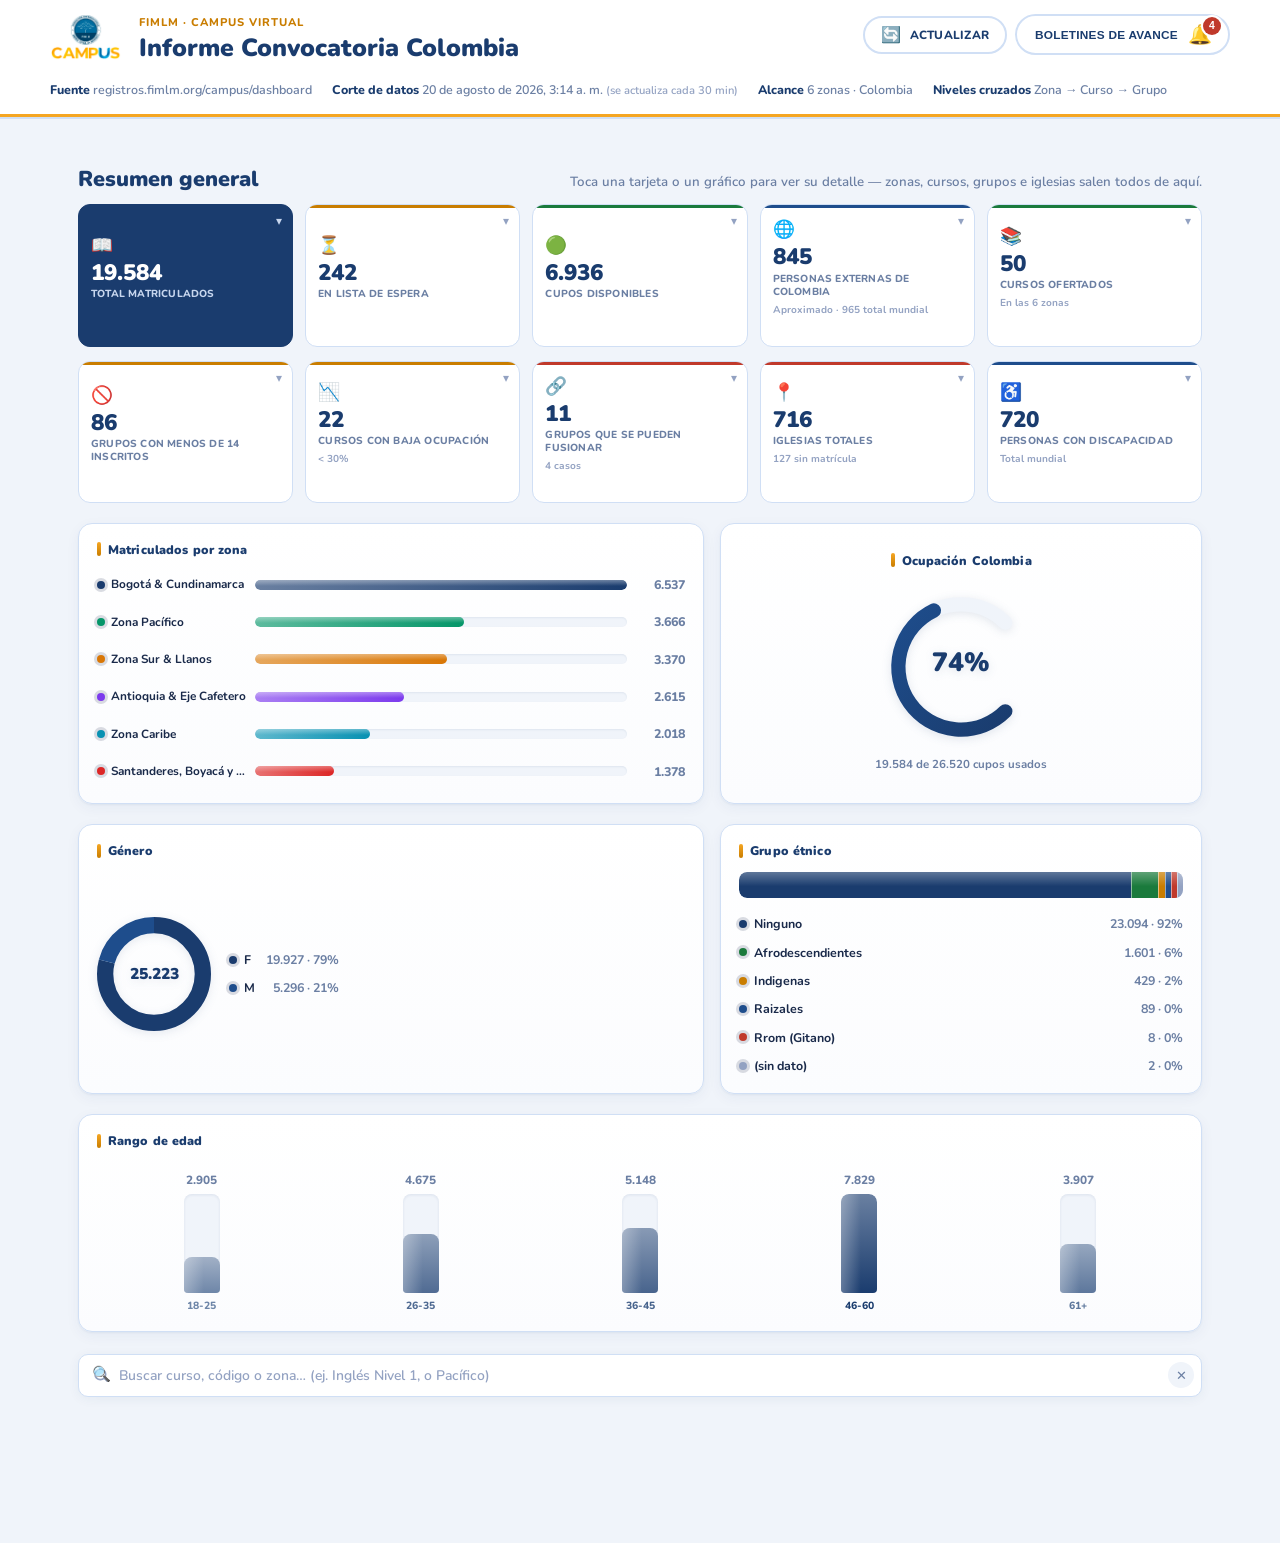
==== fimlm/index.html @ 067ca47d "Agrupar también por curso en "Grupos con lista de espera" Dentro de cada zona, los grupos con espera" ====
<!DOCTYPE html>
<html lang="es">
<head>
<meta charset="UTF-8" />
<meta name="viewport" content="width=device-width, initial-scale=1.0"/>
<title>Diagnóstico Campus 360 — Colombia, 6 zonas</title>
<link href="https://fonts.googleapis.com/css2?family=Nunito:wght@400;600;700;800;900&display=swap" rel="stylesheet"/>
<style>
  :root{
    --blue:#1a3c6e; --blue-mid:#1e4d8c; --blue-light:#e8f0fb;
    --orange:#f5a623; --orange-dk:#c97d00;
    --white:#ffffff; --bg:#f0f4fa; --border:#d0dff5; --border-strong:#b7cdf0;
    --text:#1a2a4a; --muted:#6b7fa3; --faint:#93a2c2;
    --green:#1a7a3c; --green-bg:#e6f7ed;
    --red:#c0392b; --red-bg:#fdecea;
    --yellow:#b45309; --yellow-bg:#fff8e1;
    --gray:#4b5563; --gray-bg:#f1f3f5;
    /* Franjas muy claras para agrupar visualmente filas relacionadas
       (p.ej. grupos con el mismo horario duplicado) sin que compitan
       con los colores semánticos de estado (rojo/verde/amarillo). */
    --dup-1:#eef1fb; --dup-2:#eef7f2; --dup-3:#fbf3ea; --dup-4:#f5eefb;
    --dup-5:#eaf7f7; --dup-6:#fbeef1;
    --shadow:0 2px 12px rgba(26,60,110,0.06);
    --shadow-hover:0 8px 28px rgba(26,60,110,0.13);
    --font:'Nunito','Segoe UI',sans-serif;
    --font-mono:ui-monospace,'SFMono-Regular',Menlo,Consolas,'Liberation Mono',monospace;
    --radius:16px;
  }
  *{box-sizing:border-box;}
  html,body{margin:0;padding:0;}
  body{
    background:var(--bg); color:var(--text); font-family:var(--font);
    font-size:15.5px; line-height:1.55; -webkit-font-smoothing:antialiased;
  }
  ::selection{background:var(--blue-light);}
  a{color:var(--blue-mid);}
  h1,h2,h3{font-family:var(--font); text-wrap:balance; margin:0; font-weight:900; color:var(--blue); line-height:1.2;}
  .num{font-variant-numeric:tabular-nums;}
  code,.mono{font-family:var(--font-mono);}

  .wrap{max-width:1180px; margin:0 auto; padding:0 28px;}
  @media (max-width:600px){ .wrap{padding:0 16px;} }

  /* ---------- Header ---------- */
  .topbar{height:5px; background:var(--blue);}
  /* El padding lateral lo pone el header (28px, igual que la app y el
     Informe Nacional) y el .wrap de dentro solo centra a 1180px. Antes
     ambos aportaban margen y el logo quedaba 28px más adentro. */
  header.masthead{background:var(--white); border-bottom:3px solid var(--orange); padding:14px 28px;}
  header.masthead > .wrap{padding-left:0; padding-right:0;}
  @media (max-width:600px){ header.masthead{padding:14px 16px;} }
  /* flex-start, no center: el logo queda anclado a la altura del eyebrow +
     título en vez de centrarse contra la altura total del bloque de texto,
     que aquí es más baja al no mostrarse el subtítulo (queda hidden). */
  .header-inner{display:flex; align-items:flex-start; gap:18px; flex-wrap:wrap;}
  .header-logo{
    flex-shrink:0; display:flex; align-items:center; justify-content:center;
  }
  .header-logo img{height:46px; width:auto; display:block;}
  @media (max-width:560px){
    .header-inner{gap:12px;}
    .header-logo{order:1;}
    .header-logo img{height:44px;}
    .header-text{order:2; flex:1; min-width:0;}
    .header-actions{order:3; margin-left:0; flex-basis:100%; margin-top:4px;}
    .bell-btn{flex:1; justify-content:center; padding:10px;}
    .refresh-btn{padding:10px 14px;}
    .bell-label{display:inline;}
    h1.title{font-size:1.35rem; line-height:1.22;}
    .meta-row{flex-direction:column; gap:8px; margin-top:14px;}
    .update-notice{flex-wrap:wrap;}
  }
  .header-actions{margin-left:auto; flex-shrink:0; display:flex; align-items:center; gap:8px;}
  .refresh-btn{
    -webkit-appearance:none; appearance:none; -webkit-tap-highlight-color:transparent; outline:none;
    flex-shrink:0; background:var(--white); border:2px solid var(--border);
    border-radius:999px; padding:9px 16px; cursor:pointer; font-family:var(--font);
    font-size:.74rem; font-weight:800; letter-spacing:.02em; text-transform:uppercase; color:var(--blue);
    display:flex; align-items:center; gap:8px;
    transition:transform .2s, box-shadow .2s, background-color .2s;
  }
  .refresh-btn:hover{transform:translateY(-2px); box-shadow:var(--shadow-hover); background-color:var(--blue-light);}
  .refresh-icon{font-size:1rem; line-height:1; display:inline-block; transition:transform .5s ease;}
  .refresh-btn.is-loading .refresh-icon{animation:spin .8s linear infinite;}
  @keyframes spin{ to{ transform:rotate(360deg); } }
  @media (prefers-reduced-motion:reduce){ .refresh-btn.is-loading .refresh-icon{animation:none;} }
  .bell-btn{
    -webkit-appearance:none; appearance:none; -webkit-tap-highlight-color:transparent; outline:none;
    flex-shrink:0; background:var(--white); border:2px solid var(--border);
    border-radius:999px; padding:9px 16px 9px 18px; cursor:pointer;
    display:flex; align-items:center; gap:10px;
    transition:transform .2s, box-shadow .2s, background-color .2s;
  }
  .bell-btn:hover{transform:translateY(-2px); box-shadow:var(--shadow-hover); background-color:var(--blue-light);}
  .bell-btn.active{border-color:var(--blue);}

  /* ---------- Aviso de corte más reciente disponible ---------- */
  .update-notice{
    display:flex; align-items:center; gap:10px; margin-top:12px; padding:9px 14px;
    background:var(--yellow-bg); border:1.5px solid #f0d98c; border-radius:10px;
    font-size:.82rem; font-weight:700; color:var(--yellow);
  }
  .update-notice[hidden]{display:none;}
  .update-notice-dot{
    width:8px; height:8px; border-radius:50%; background:var(--yellow); flex-shrink:0;
    animation:pulseDot 1.6s ease-in-out infinite;
  }
  @keyframes pulseDot{ 0%,100%{opacity:1;} 50%{opacity:.35;} }
  @media (prefers-reduced-motion:reduce){ .update-notice-dot{animation:none;} }
  .update-notice-btn{
    -webkit-appearance:none; appearance:none; -webkit-tap-highlight-color:transparent; outline:none;
    margin-left:auto; flex-shrink:0; border:1.5px solid var(--yellow); background:var(--white);
    color:var(--yellow); font-family:var(--font); font-size:.74rem; font-weight:900;
    text-transform:uppercase; letter-spacing:.02em; padding:6px 14px; border-radius:999px; cursor:pointer;
  }
  .update-notice-btn:hover{background:var(--yellow); color:#fff;}
  .bell-label{font-size:.74rem; font-weight:800; letter-spacing:.02em; text-transform:uppercase; color:var(--blue); white-space:nowrap;}
  .bell-icon{position:relative; font-size:1.2rem; flex-shrink:0; line-height:1;}
  .bell-badge{
    position:absolute; top:-8px; right:-9px; background:var(--red); color:#fff;
    font-size:.65rem; font-weight:900; min-width:18px; height:18px; border-radius:999px;
    display:flex; align-items:center; justify-content:center; padding:0 4px;
    box-shadow:0 0 0 2px var(--white);
  }
  .novedades-panel{ margin-bottom:0; }
  .novedades-panel:not(:empty){ margin-top:14px; }
  .novedad-row{
    display:flex; align-items:center; gap:10px; padding:8px 12px; border-radius:8px;
    background:var(--green-bg); margin-bottom:5px; cursor:pointer;
  }
  .novedad-row .expand-cell{width:auto; color:var(--green); font-size:.7rem; flex-shrink:0;}
  .novedad-icon{font-size:.95rem; flex-shrink:0;}
  .novedad-text{font-size:.82rem; font-weight:600; color:var(--text); line-height:1.3; overflow:hidden; text-overflow:ellipsis; white-space:nowrap;}
  .novedad-text b{font-weight:800; color:var(--blue);}
  .novedad-delta{margin-left:auto; flex-shrink:0; font-weight:900; color:var(--green); font-size:.82rem; white-space:nowrap;}
  .novedad-detail{
    font-size:.78rem; font-weight:600; color:var(--muted); line-height:1.5;
    padding:2px 12px 10px 44px; margin-top:-5px; margin-bottom:5px;
  }
  .boletin-head{
    display:flex; align-items:center; gap:8px; padding:9px 12px; border-radius:8px;
    background:var(--bg); margin-bottom:6px; cursor:pointer; border:1.5px solid var(--border);
  }
  .boletin-head .expand-cell{width:auto; color:var(--blue); font-size:.7rem; flex-shrink:0;}
  .boletin-time{font-size:.82rem; font-weight:800; color:var(--blue);}
  .boletin-body{padding-left:10px; margin-bottom:10px;}
  .novedades-ocultar{
    -webkit-appearance:none; appearance:none; -webkit-tap-highlight-color:transparent; outline:none;
    display:block; width:100%; margin-top:8px; padding:9px; border:none; border-top:1.5px solid var(--border);
    background:transparent; color:var(--muted); font-family:var(--font); font-size:.8rem; font-weight:800;
    cursor:pointer; border-radius:0 0 var(--radius) var(--radius); transition:background-color .15s, color .15s;
  }
  .novedades-ocultar:hover{background:var(--bg); color:var(--blue);}
  .header-text{flex:1;}
  .supertitle{
    font-size:.7rem; font-weight:800; letter-spacing:.09em; text-transform:uppercase;
    color:var(--orange-dk); margin-bottom:3px;
  }
  /* Tamaño fijo, igual al del header de la app (index.html): con clamp+vw
     el mismo título se veía más pequeño aquí, por estar dentro de un iframe
     más angosto, y el cambio de pestaña se notaba como un salto. */
  h1.title{font-size:1.55rem; line-height:1.2;}
  .subtitle{color:var(--muted); font-weight:600; font-size:.9rem; margin-top:8px; max-width:66ch;}
  .meta-row{display:flex; flex-wrap:wrap; gap:20px; margin-top:16px; font-size:.78rem; color:var(--muted); font-weight:600;}
  .meta-row strong{color:var(--blue); font-weight:800;}
  .corte-auto{color:var(--faint); font-weight:600; font-size:.9em;}

  /* ---------- Nav ---------- */
  nav.toc{position:sticky; top:0; z-index:20; background:var(--white); border-bottom:2px solid var(--border);}
  nav.toc .wrap{display:flex; gap:2px; overflow-x:hidden; padding:0 28px;}
  nav.toc a{
    white-space:nowrap; padding:14px 18px; font-size:.8rem; font-weight:800; color:var(--muted);
    text-decoration:none; border-bottom:3px solid transparent; text-transform:uppercase; letter-spacing:.03em;
    margin-bottom:-2px;
  }
  nav.toc a:hover{color:var(--blue);}
  nav.toc a.active{color:var(--blue); border-bottom-color:var(--orange);}

  main.wrap{padding-top:48px; padding-bottom:90px;}
  section{margin-bottom:56px; scroll-margin-top:60px;}
  .section-head{display:flex; align-items:baseline; justify-content:space-between; gap:20px; margin-bottom:12px; flex-wrap:wrap;}
  .section-head h2{font-size:1.35rem;}
  .section-note{color:var(--muted); font-weight:600; font-size:.83rem; max-width:90ch; white-space:nowrap;}
  @media (max-width:900px){ .section-note{white-space:normal;} }

  /* ---------- Buscador siempre visible (bajo las tarjetas KPI) ---------- */
  .quick-search{position:relative; margin-top:22px; margin-bottom:0;}
  .quick-search input{
    width:100%; padding:12px 44px 12px 42px; border-radius:12px; border:1.5px solid var(--border);
    font-family:var(--font); font-size:.88rem; font-weight:600; color:var(--text); background:var(--white);
    box-shadow:var(--shadow);
  }
  .quick-search input:focus{outline:none; border-color:var(--blue-mid); box-shadow:0 0 0 3px var(--blue-light);}
  .quick-search-icon{position:absolute; left:14px; top:50%; transform:translateY(-50%); color:var(--faint); font-size:.95rem; pointer-events:none;}
  .quick-search-clear{
    -webkit-appearance:none; appearance:none; -webkit-tap-highlight-color:transparent; outline:none;
    position:absolute; right:8px; top:50%; transform:translateY(-50%); border:none; background:var(--bg);
    color:var(--muted); width:26px; height:26px; border-radius:50%; cursor:pointer; font-size:.8rem;
    display:flex; align-items:center; justify-content:center;
  }
  .quick-search-clear:hover{background:var(--border); color:var(--text);}

  /* Panel de resultados del buscador — solo existe en el DOM visible
     mientras hay texto de búsqueda; se oculta por completo (hidden)
     al borrar el texto o cerrarlo con la ✕. */
  #quick-search-results{margin-top:14px;}
  .qsr-head{display:flex; align-items:center; gap:12px; margin-bottom:14px;}
  .qsr-head h3{font-size:1.02rem; flex-shrink:0;}
  .qsr-head .count-tag{margin-right:auto;}

  /* ---------- KPI strip (dash-card) ---------- */
  #resumen{position:relative;}
  .kd-arrow{
    width:0; height:0; margin:10px 0 8px 0; position:relative; left:0;
    border-left:12px solid transparent; border-right:12px solid transparent; border-bottom:12px solid var(--white);
    filter:drop-shadow(0 -2px 3px rgba(0,0,0,0.06));
    transition:left .3s cubic-bezier(0.16,1,0.3,1);
  }
  .kd-arrow[hidden]{display:none;}
  .kpi{
    -webkit-appearance:none; appearance:none; -webkit-tap-highlight-color:transparent; outline:none;
    background:var(--white); border:2px solid transparent; border-radius:14px;
    padding:18px 18px 16px; position:relative; overflow:hidden; box-shadow:var(--shadow);
    transition:transform .2s, box-shadow .2s, background-color .2s;
    display:block; width:100%; text-align:left; font-family:var(--font); cursor:pointer; min-width:0;
  }
  .kpi::before{content:''; position:absolute; top:0; left:0; right:0; height:4px; background:var(--blue);}
  .kpi:hover{transform:translateY(-3px); box-shadow:var(--shadow-hover); background-color:var(--blue-light);}
  .kpi:active{transform:translateY(-1px);}
  .kpi:focus-visible{outline:3px solid var(--orange); outline-offset:2px;}
  .kpi-arrow{
    position:absolute; top:12px; right:14px; color:var(--faint); font-size:.9rem;
    transition:transform .2s, color .2s; line-height:1;
  }
  .kpi.active .kpi-arrow{ transform:rotate(180deg); color:var(--blue); }
  .kpi .icon{font-size:1.4rem; margin-bottom:7px;}
  .kpi .v{font-size:1.9rem; font-weight:900; line-height:1.05; color:var(--blue); font-variant-numeric:tabular-nums; white-space:nowrap;}
  .kpi .l{font-size:.68rem; font-weight:800; letter-spacing:.03em; text-transform:uppercase; color:var(--muted); margin-top:6px; line-height:1.3;}
  .kpi .hint{font-size:.64rem; font-weight:800; color:var(--blue-mid); margin-top:10px; opacity:.85;}
  .kpi-sub{display:block; font-size:.66rem; font-weight:700; letter-spacing:normal; text-transform:none; color:var(--faint); margin-top:3px;}
  .kpi.flag .hint{color:var(--yellow);}
  .kpi.flag2 .hint{color:var(--red);}
  .panel.flash, .kpi.flash{animation:flashHighlight 1.3s ease;}
  @keyframes flashHighlight{
    0%{box-shadow:0 0 0 4px var(--orange);}
    100%{box-shadow:var(--shadow);}
  }
  @media (prefers-reduced-motion:reduce){ .panel.flash, .kpi.flash{animation:none;} }

  .kpi.active{border-color:var(--blue); box-shadow:var(--shadow-hover);}
  .kpi.flag.active{border-color:var(--yellow);}
  .kpi.flag2.active{border-color:var(--red);}

  /* ---------- Detalle inline de tarjeta ---------- */
  .kpi-detail{display:none; margin-top:18px; overflow-anchor:none; min-width:0;}
  .kpi-detail.open{display:block; animation:detailIn .38s cubic-bezier(0.16,1,0.3,1);}
  @keyframes detailIn{from{opacity:0; transform:translateY(-22px);} to{opacity:1; transform:translateY(0);}}
  @media (prefers-reduced-motion:reduce){ .kpi-detail.open{animation:none;} }
  .kd-head{display:flex; align-items:flex-start; justify-content:space-between; gap:12px; margin-bottom:8px;}
  .kd-head h3{font-size:1.05rem; min-width:0;}
  .kd-sub{color:var(--muted); font-weight:600; font-size:.83rem; line-height:1.5; max-width:70ch; margin-bottom:16px;}
  .filter-scope-note{
    background:var(--yellow-bg); color:var(--yellow); border-left:3px solid var(--yellow);
    border-radius:0 8px 8px 0; padding:10px 14px; font-size:.8rem; font-weight:600; line-height:1.5;
    margin-bottom:14px; max-width:80ch;
  }
  .filter-scope-note b{font-weight:900;}
  .kd-sub b{color:var(--blue-mid); font-weight:800;}
  .kd-close{
    background:var(--bg); border:none; border-radius:50%; width:32px; height:32px; flex-shrink:0;
    font-size:1rem; cursor:pointer; color:var(--muted); display:flex; align-items:center; justify-content:center;
  }
  .kd-close:hover{background:var(--red-bg); color:var(--red);}
  .kd-more{display:inline-block; margin-top:14px; font-size:.82rem; font-weight:800; color:var(--blue-mid); text-decoration:none;}
  .kd-more:hover{text-decoration:underline;}
  .kpi.flag::before{background:var(--yellow);}
  .kpi.flag .v{color:var(--yellow);}
  .kpi.flag2::before{background:var(--red);}
  .kpi.flag2 .v{color:var(--red);}
  .kpi.flag3::before{background:var(--orange);}
  .kpi.flag3 .v{color:var(--orange);}
  .kpi.flag4::before{background:var(--green);}
  .kpi.flag4 .v{color:var(--green);}

  /* ---------- Alerts ---------- */
  .alert{
    display:grid; grid-template-columns:6px minmax(0,1fr); background:var(--white);
    border:2px solid var(--border); border-radius:var(--radius); box-shadow:var(--shadow);
    margin-bottom:16px; overflow:hidden;
  }
  .alert .stripe{background:var(--muted);}
  .alert.crit .stripe{background:var(--red);}
  .alert.warn .stripe{background:var(--yellow);}
  .alert.info .stripe{background:var(--blue-mid);}
  .alert .body{padding:20px 24px 22px; min-width:0;}
  .alert-top{display:flex; align-items:center; gap:10px; margin-bottom:8px; flex-wrap:wrap;}
  .badge{
    font-size:.68rem; font-weight:800; letter-spacing:.03em; text-transform:uppercase;
    padding:4px 12px; border-radius:20px; display:inline-flex; align-items:center; gap:5px;
  }
  .badge.crit{background:var(--red-bg); color:var(--red);}
  .badge.warn{background:var(--yellow-bg); color:var(--yellow);}
  .badge.info{background:var(--blue-light); color:var(--blue-mid);}
  .badge.ok{background:var(--green-bg); color:var(--green);}
  /* Nota bajo el curso en filas de "horario duplicado": qué otro código
     de grupo comparte ese mismo horario, siempre visible (sin hover). */
  .dup-nota{display:block; font-size:.7rem; font-weight:700; color:var(--red); margin-top:3px;}
  .alert h3{font-size:1.08rem; font-weight:900; color:var(--blue);}
  .alert p{margin:8px 0 0; color:var(--text); font-weight:500; max-width:75ch;}
  .alert p strong{color:var(--blue); font-weight:800;}
  .alert .rec{
    margin-top:14px; padding:12px 16px; background:var(--blue-light); border-left:3px solid var(--blue-mid);
    border-radius:0 8px 8px 0; font-size:.87rem; font-weight:600; color:var(--blue-mid);
  }
  .alert .rec b{color:var(--blue); font-weight:900;}
  .alert-mini-table{width:100%; border-collapse:collapse; margin-top:12px; font-size:.83rem;}
  .alert-mini-table th{text-align:left; font-weight:800; color:var(--muted); font-size:.68rem; text-transform:uppercase; letter-spacing:.03em; padding:6px 10px; border-bottom:2px solid var(--border);}
  .alert-mini-table td{padding:7px 10px; border-bottom:1px solid var(--border); font-weight:600;}
  .alert-mini-table tr:last-child td{border-bottom:none;}
  tr.clickable-row{cursor:pointer;}
  tr.clickable-row:hover{background:var(--blue-light);}
  tr.clickable-row:hover td:first-child{color:var(--blue-mid); text-decoration:underline;}

  /* Fila de zona en el detalle de "Total matriculados": nombre en negrita
     y un hover más marcado para que se note más que es un botón, ya que
     es la fila de mayor jerarquía de esa tabla. Nota: <tr>/<td> no admiten
     transform (limitación del modelo de tabla de CSS: no se pueden
     "levantar"), así que el efecto se logra con sombra envolvente +
     franja de acento a la izquierda, que se leen igual de bien como
     "esto está resaltado y es clicable". */
  .zona-nombre{font-weight:800; color:var(--text);}
  tr.zona-row{ transition:background-color .15s, box-shadow .15s; }
  tr.zona-row:hover{
    background:var(--blue-light);
    box-shadow:0 4px 12px -4px rgba(26,60,110,0.35), inset 3px 0 0 var(--blue-mid);
  }
  /* tr.group-head pinta su fondo en el <td> (no en el <tr>), así que sin
     esta regla el hover de zona-row quedaría tapado por ese fondo propio. */
  tr.zona-row.group-head:hover td{background:var(--blue-light);}
  tr.zona-row:hover .zona-nombre{color:var(--blue-mid);}

  /* Zona con una alerta operativa (p.ej. actividad pausada por un evento
     externo, no por matrículas): fondo rojo claro persistente -- no solo
     en hover -- para que se distinga de las demás zonas de un vistazo. */
  tr.zona-row--alerta td{background:var(--red-bg);}
  tr.zona-row--alerta:hover td{background:var(--red-bg); box-shadow:0 4px 12px -4px rgba(192,57,43,0.35), inset 3px 0 0 var(--red);}
  tr.zona-row--alerta .zona-nombre{color:var(--red);}
  .zona-alerta-nota{
    display:block; font-size:.72rem; font-weight:800; color:var(--red);
    margin-top:2px;
  }

  .context-divider{
    display:flex; align-items:baseline; gap:10px; margin:22px 0 14px; padding-top:6px;
    border-top:1.5px dashed var(--border);
  }
  .context-divider span:first-child{font-size:.78rem; font-weight:900; text-transform:uppercase; letter-spacing:.04em; color:var(--muted);}
  .context-note{font-size:.76rem; font-weight:600; color:var(--faint);}

  /* ---------- Zone bars ---------- */

  /* ---------- Controls ---------- */
  .panel{background:var(--white); border:1.5px solid var(--border); border-radius:var(--radius); box-shadow:var(--shadow); padding:22px 24px 24px;}
  @media (max-width:600px){ .panel{padding:16px 14px 18px;} }
  .controls{display:flex; gap:10px; flex-wrap:wrap; align-items:center; margin-bottom:16px;}
  input[type="search"]{
    -webkit-appearance:none; appearance:none;
    padding:11px 14px 11px 40px; border-radius:10px; border:1.5px solid var(--border);
    background:var(--white) url('data:image/svg+xml,%3Csvg xmlns="http://www.w3.org/2000/svg" width="16" height="16" viewBox="0 0 24 24" fill="none" stroke="%2393a2c2" stroke-width="2.5" stroke-linecap="round" stroke-linejoin="round"%3E%3Ccircle cx="11" cy="11" r="8"%3E%3C/circle%3E%3Cline x1="21" y1="21" x2="16.65" y2="16.65"%3E%3C/line%3E%3C/svg%3E') no-repeat 14px center;
    color:var(--text); font-size:.87rem; font-family:var(--font); font-weight:600;
    transition:border-color .15s, box-shadow .15s;
  }
  input[type="search"]::placeholder{color:var(--faint); font-weight:600;}
  input[type="search"]:focus{outline:none; border-color:var(--orange); box-shadow:0 0 0 3px rgba(245,166,35,0.15);}
  input[type="search"]::-webkit-search-cancel-button{-webkit-appearance:none; appearance:none;}
  .controls input[type="search"]{flex:1 1 220px;}
  .chip-group{display:flex; gap:6px; flex-wrap:wrap;}
  .chip{
    border:2px solid var(--blue); background:var(--white); color:var(--blue);
    font-size:.76rem; font-weight:800; padding:7px 15px; border-radius:20px; cursor:pointer;
    font-family:var(--font); transition:all .15s;
  }
  .chip:hover{background:var(--blue-light);}
  .chip.active{background:var(--blue); border-color:var(--blue); color:#fff;}
  .state-filter-group{
    display:flex; align-items:center; gap:8px; flex-wrap:wrap;
    background:var(--bg); border:1.5px dashed var(--border-strong); border-radius:10px; padding:6px 10px 6px 12px;
  }
  .chip-label{font-size:.66rem; font-weight:900; text-transform:uppercase; letter-spacing:.05em; color:var(--faint); align-self:center;}
  .chip-crit, .chip-info{
    border-radius:6px; padding:6px 12px; font-size:.74rem;
    border-width:1.5px; border-style:solid; background:var(--white);
  }
  .chip-crit{border-color:var(--red); color:var(--red);}
  .chip-crit:hover{background:var(--red-bg);}
  .chip-crit.active{background:var(--red); border-color:var(--red); color:#fff; box-shadow:inset 0 0 0 2px var(--red-bg);}
  .chip-info{border-color:var(--blue-mid); color:var(--blue-mid);}
  .chip-info:hover{background:var(--blue-light);}
  .chip-info.active{background:var(--blue-mid); border-color:var(--blue-mid); color:#fff; box-shadow:inset 0 0 0 2px var(--blue-light);}
  .chip-clear{border-radius:6px; padding:6px 12px; font-size:.74rem; font-weight:800; border:1.5px solid var(--muted); background:var(--white); color:var(--text);}
  .chip-clear:hover{border-color:var(--text); background:var(--bg);}
  .chip-warn2{border-radius:6px; padding:6px 12px; font-size:.74rem; border-width:1.5px; border-style:solid; background:var(--white); border-color:var(--yellow); color:var(--yellow);}
  .chip-warn2:hover{background:var(--yellow-bg);}
  .chip-warn2.active{background:var(--yellow); border-color:var(--yellow); color:#fff; box-shadow:inset 0 0 0 2px var(--yellow-bg);}
  @media (max-width:700px){ .state-filter-group{width:100%;} }
  .count-tag{font-size:.78rem; color:var(--muted); font-weight:700; margin-left:auto;}

  table.data{width:100%; border-collapse:collapse; font-size:.83rem;}
  #iglesias-detail-table{table-layout:fixed;}
  /* Mismo motivo que iglesias-detail-table: la fila de cabecera de zona
     usa colspan mezclado con filas de 7 columnas normales, y sin ancho
     fijo el navegador recalcula el ancho de columna según qué zonas
     estén abiertas en cada momento. */
  #vacios-detail-table{table-layout:fixed;}
  table.data th{
    text-align:left; padding:10px 12px; border-bottom:2px solid var(--border);
    font-size:.68rem; text-transform:uppercase; letter-spacing:.04em; font-weight:800; color:var(--muted);
    cursor:pointer; user-select:none; white-space:nowrap; position:sticky; top:0; background:var(--white);
  }
  /* .no-vscroll no tiene scroll vertical propio (crece con la página), así
     que el "sticky" del encabezado no tiene contenedor del cual pegarse:
     termina anclándose contra el scroll general de la página y saltando
     cada vez que la tabla cambia de alto (p.ej. al abrir un departamento).
     Ahí el encabezado va fijo en su lugar, como una fila normal. */
  .table-scroll.no-vscroll table.data th{position:static;}
  table.data th:hover{color:var(--blue);}
  table.data th.sorted{color:var(--blue-mid);}
  table.data th .arrow{font-size:.65em; opacity:.7;}
  table.data td{padding:9px 12px; border-bottom:1px solid var(--border); vertical-align:middle; font-weight:600;}
  table.data tbody tr:hover{background:var(--blue-light);}
  table.data .num-cell{text-align:right; font-variant-numeric:tabular-nums;}
  table.data .zone-tag{font-size:.72rem; font-weight:800; color:var(--muted);}
  .code-cell{font-family:var(--font-mono); font-size:.78rem; color:var(--muted); font-weight:400;}
  .table-scroll{overflow-x:auto; overflow-y:auto; max-width:100%; max-height:520px; border:1.5px solid var(--border); border-radius:12px; -webkit-overflow-scrolling:touch;}
  .table-scroll table.data{min-width:720px;}
  /* Variante sin límite/scroll vertical, para tablas cortas que solo
     necesitan el overflow-x (p.ej. las mini-tablas de las alertas). */
  .table-scroll.no-vscroll{overflow-y:visible; max-height:none; border:none; border-radius:0;}
  .table-scroll .alert-mini-table{min-width:520px;}
  @media (max-width:560px){
    /* Todas las columnas se mantienen, pero más compactas — el scroll
       horizontal queda contenido dentro de .table-scroll (no se sale
       a la página), y el mínimo de ancho baja para que la tabla quepa
       casi entera en el viewport sin exigir tanto deslizamiento. */
    .table-scroll table.data{min-width:520px; font-size:.76rem;}
    .table-scroll .alert-mini-table{min-width:480px; font-size:.76rem;}
    table.data th{padding:8px 8px; font-size:.6rem;}
    table.data td{padding:7px 8px;}
    .alert-mini-table th{padding:6px 7px; font-size:.6rem;}
    .alert-mini-table td{padding:6px 7px;}
    .groups-inline{padding:10px 8px 10px 22px;}
    .groups-inline table.data.mini{min-width:460px;}
    .bar-cell{min-width:80px;}
    .zone-icon-badge{width:26px; height:26px; font-size:.85rem;}
    .alert .body{padding:14px 14px 16px;}
  }
  .bar-cell{display:flex; align-items:center; gap:8px; min-width:110px;}
  .bar-cell .track{flex:1; height:7px; background:var(--bg); border-radius:4px; overflow:hidden;}
  .bar-cell .fill{height:100%; border-radius:4px; background:var(--blue-mid);}
  .bar-cell.crit .fill{background:var(--red);}
  .bar-cell.warn .fill{background:var(--yellow);}
  .bar-cell .pct{font-size:.76rem; width:38px; text-align:right; color:var(--muted); flex-shrink:0; font-weight:700;}
  tr.row-crit{background:var(--red-bg);}
  tr.row-info{background:var(--blue-light);}
  tr.group-head td{background:var(--bg); font-weight:900; color:var(--blue); font-size:.82rem; padding-top:12px; padding-bottom:8px; border-bottom:1.5px solid var(--border-strong);}
  tr.group-head:first-child td{padding-top:8px;}
  /* Departamento dentro de una zona: fondo blanco (no el gris de la
     cabecera de zona) y letra más chica/menos gruesa, para que se lea
     como un desglose subordinado y no como otra fila del mismo nivel. */
  tr.group-head.dep-row td{background:var(--white); font-weight:700; font-size:.78rem; padding-top:9px; padding-bottom:7px; border-bottom:1px solid var(--border);}
  tr.group-head.dep-row .zona-nombre{font-weight:700; color:var(--blue-mid);}

  .igl-nombre{font-weight:600;}

  /* ---------- Dashboard (fusionado con el resumen: estas tarjetas SON
     los botones que abren el detalle, ya no hay una fila .kpi separada
     arriba repitiendo lo mismo). Tamaños más compactos que las viejas
     .kpi para que quepa más información en la primera pantalla. ---------- */
  .dash-tiles{display:grid; grid-template-columns:repeat(5,1fr); gap:12px;}
  @media (max-width:1100px){ .dash-tiles{grid-template-columns:repeat(3,1fr);} }
  @media (max-width:700px){ .dash-tiles{grid-template-columns:repeat(2,1fr);} }
  @media (max-width:420px){ .dash-tiles{grid-template-columns:1fr;} }
  .dash-tile{
    -webkit-appearance:none; appearance:none; -webkit-tap-highlight-color:transparent; outline:none;
    display:block; width:100%; text-align:left; font-family:var(--font); cursor:pointer;
    position:relative; overflow:hidden; background:var(--white); min-width:0;
    border:1.5px solid var(--border); border-radius:12px; padding:12px 12px 10px;
    transition:transform .15s, box-shadow .15s, border-color .15s;
  }
  .dash-tile:hover{transform:translateY(-2px); box-shadow:var(--shadow-hover); border-color:var(--border-strong);}
  .dash-tile:active{transform:translateY(0);}
  .dash-tile:focus-visible{outline:3px solid var(--orange); outline-offset:2px;}
  .dash-tile.active{border-color:var(--blue); box-shadow:var(--shadow-hover);}
  .dash-tile__arrow{position:absolute; top:10px; right:10px; color:var(--faint); font-size:.75rem; transition:transform .2s, color .2s;}
  .dash-tile.active .dash-tile__arrow{transform:rotate(180deg); color:var(--blue);}
  .dash-tile__bar{position:absolute; top:0; left:0; right:0; height:3px;}
  .dash-tile__icon{font-size:1.1rem; margin-bottom:4px;}
  .dash-tile__value{font-size:1.4rem; font-weight:900; color:var(--blue); line-height:1.05; font-variant-numeric:tabular-nums;}
  .dash-tile__label{font-size:.64rem; font-weight:800; letter-spacing:.02em; text-transform:uppercase; color:var(--muted); margin-top:4px; line-height:1.25;}
  .dash-tile__sub{font-size:.63rem; font-weight:700; color:var(--faint); margin-top:4px;}
  .dash-tile__hint{font-size:.6rem; font-weight:800; color:var(--blue-mid); margin-top:6px; opacity:0; transition:opacity .15s;}
  .dash-tile:hover .dash-tile__hint, .dash-tile:focus-visible .dash-tile__hint{opacity:.9;}
  /* La cifra principal del dashboard destaca con fondo sólido, igual que
     la tarjeta "Total Sales" de un dashboard de referencia -- el resto
     queda en tono claro para no competir por atención. */
  .dash-tile--dest{background:var(--blue); border-color:var(--blue);}
  .dash-tile--dest .dash-tile__value{color:var(--white);}
  .dash-tile--dest .dash-tile__label{color:#c7d6ee;}
  .dash-tile--dest .dash-tile__sub{color:#9fb6dc;}
  .dash-tile--dest .dash-tile__hint{color:#d7e4f7;}
  .dash-tile--dest .dash-tile__arrow{color:#c7d6ee;}
  .dash-tile--dest.active .dash-tile__arrow{color:var(--white);}

  #dash-charts{animation:chartsIn .3s cubic-bezier(0.16,1,0.3,1);}
  @keyframes chartsIn{from{opacity:0; transform:translateY(-6px);} to{opacity:1; transform:translateY(0);}}
  @media (prefers-reduced-motion:reduce){ #dash-charts{animation:none;} }

  .dash-grid{display:grid; grid-template-columns:1.3fr 1fr; gap:16px; align-items:stretch;}
  @media (max-width:800px){ .dash-grid{grid-template-columns:1fr;} }
  .dash-card{
    background:linear-gradient(180deg, var(--white) 0%, #fbfcfe 100%);
    border:1.5px solid var(--border); border-radius:14px; padding:16px 18px 18px;
    box-shadow:0 1px 2px rgba(26,60,110,.05), 0 4px 14px rgba(26,60,110,.05);
    transition:box-shadow .2s, transform .2s;
  }
  .dash-card:hover{box-shadow:0 2px 4px rgba(26,60,110,.06), 0 8px 22px rgba(26,60,110,.09); transform:translateY(-1px);}
  .dash-card__title{
    font-size:.78rem; font-weight:900; color:var(--blue); margin:0 0 12px;
    letter-spacing:.01em; display:flex; align-items:center; gap:7px;
  }
  .dash-card__title::before{content:''; width:4px; height:14px; border-radius:2px; background:linear-gradient(180deg, var(--orange), var(--orange-dk)); flex-shrink:0;}
  .dash-card__sub{text-align:center; font-size:.72rem; font-weight:700; color:var(--muted); margin-top:4px;}

  .dash-bar-row{display:flex; align-items:center; gap:8px; margin-bottom:10px;}
  .dash-bar-row:last-child{margin-bottom:0;}
  .dash-bar-row--click{cursor:pointer; margin:0 -8px 10px; padding:4px 8px; border-radius:9px; transition:background-color .15s, transform .15s;}
  .dash-bar-row--click:hover{background:var(--blue-light); transform:translateX(2px);}
  .dash-bar-row--click:hover .dash-bar-row__label span{color:var(--blue-mid);}
  .dash-bar-row--click:hover .dash-bar-row__fill{filter:brightness(1.08);}
  .dash-bar-row__label{
    width:150px; flex-shrink:0; display:flex; align-items:center; gap:6px;
    font-size:.74rem; font-weight:700; color:var(--text);
    min-width:0;
  }
  .dash-bar-row__label span{overflow:hidden; text-overflow:ellipsis; white-space:nowrap; min-width:0;}
  @media (max-width:480px){ .dash-bar-row__label{width:100px; font-size:.68rem;} }
  .dash-bar-row__dot{width:8px; height:8px; border-radius:50%; flex-shrink:0; box-shadow:0 0 0 3px color-mix(in srgb, currentColor 16%, transparent);}
  .dash-bar-row__track{flex:1; height:10px; background:var(--bg); border-radius:6px; overflow:hidden; box-shadow:inset 0 1px 2px rgba(26,60,110,.08);}
  .dash-bar-row__fill{height:100%; border-radius:6px; min-width:4px; transition:width .5s cubic-bezier(0.16,1,0.3,1), filter .15s; position:relative;}
  .dash-bar-row__fill::after{content:''; position:absolute; inset:0; border-radius:6px; background:linear-gradient(180deg, rgba(255,255,255,.35), rgba(255,255,255,0) 60%);}
  .dash-bar-row__value{width:50px; flex-shrink:0; text-align:right; font-size:.78rem; font-weight:800; color:var(--muted); font-variant-numeric:tabular-nums;}

  .dash-card--gauge{display:flex; flex-direction:column; align-items:center; justify-content:center;}
  .dash-gauge{width:100%; max-width:170px; height:auto; filter:drop-shadow(0 2px 5px rgba(26,60,110,.12));}
  .dash-gauge__track{fill:none; stroke:var(--bg); stroke-width:16; stroke-linecap:round;}
  .dash-gauge__fill{fill:none; stroke:url(#dashGaugeGrad); stroke-width:16; stroke-linecap:round; transition:stroke-dasharray .6s cubic-bezier(0.16,1,0.3,1);}
  .dash-gauge__value{font-family:var(--font); font-size:1.85rem; font-weight:900; fill:var(--blue); font-variant-numeric:tabular-nums;}

  /* Barras verticales (columnas): variante para no repetir siempre el
     mismo tipo de gráfico entre las tarjetas de zona. */
  .dash-cols{display:flex; align-items:flex-end; gap:10px; height:150px; padding-top:8px;}
  .dash-col{
    -webkit-appearance:none; appearance:none; background:none; border:none; font-family:var(--font);
    flex:1; min-width:0; display:flex; flex-direction:column; align-items:center; justify-content:flex-end;
    height:100%; cursor:default; padding:0;
  }
  .dash-col--click{cursor:pointer;}
  .dash-col__value{font-size:.74rem; font-weight:800; color:var(--muted); font-variant-numeric:tabular-nums; margin-bottom:5px;}
  .dash-col__track{
    width:100%; max-width:36px; height:100px; background:var(--bg); border-radius:8px 8px 4px 4px;
    overflow:hidden; display:flex; align-items:flex-end; box-shadow:inset 0 1px 3px rgba(26,60,110,.09);
  }
  .dash-col__fill{width:100%; border-radius:8px 8px 0 0; transition:height .5s cubic-bezier(0.16,1,0.3,1); position:relative;}
  .dash-col__fill::after{content:''; position:absolute; inset:0; border-radius:8px 8px 0 0; background:linear-gradient(90deg, rgba(255,255,255,.3), rgba(255,255,255,0) 55%);}
  .dash-col--click .dash-col__track{transition:box-shadow .15s, transform .15s;}
  .dash-col--click:hover .dash-col__track{box-shadow:0 0 0 3px var(--blue-light), inset 0 1px 3px rgba(26,60,110,.09); transform:scaleY(1.02); transform-origin:bottom;}
  .dash-col__label{font-size:.65rem; font-weight:800; margin-top:7px; text-align:center; line-height:1.2; max-width:100%; overflow:hidden; text-overflow:ellipsis; white-space:nowrap;}

  /* Dona: proporciones de pocas categorías (género). */
  .dash-card--dona{display:flex; flex-direction:column;}
  .dash-dona-wrap{display:flex; align-items:center; gap:18px; flex:1;}
  .dash-dona{width:114px; height:114px; flex-shrink:0; filter:drop-shadow(0 2px 5px rgba(26,60,110,.10));}
  .dash-dona circle{transition:stroke-dasharray .6s cubic-bezier(0.16,1,0.3,1);}
  .dash-dona__value{font-family:var(--font); font-size:1.2rem; font-weight:900; fill:var(--blue); font-variant-numeric:tabular-nums;}
  .dash-dona__legend{display:flex; flex-direction:column; gap:9px; min-width:0;}
  .dash-dona__item{display:flex; align-items:center; gap:7px; font-size:.78rem;}
  .dash-dona__item-label{font-weight:700; color:var(--text);}
  .dash-dona__item-value{color:var(--muted); font-weight:700; font-variant-numeric:tabular-nums; margin-left:auto; padding-left:8px;}

  /* Barra apilada: una franja por categoría, todas del mismo alto -- a
     diferencia de la dona, ninguna categoría queda ilegible aunque sea
     muy chica frente a las demás (mínimo visual garantizado por CSS). */
  .dash-stack{
    display:flex; width:100%; height:26px; border-radius:8px; overflow:hidden;
    box-shadow:inset 0 1px 3px rgba(26,60,110,.09); background:var(--bg);
  }
  .dash-stack__seg{height:100%; min-width:6px; transition:width .5s cubic-bezier(0.16,1,0.3,1); position:relative;}
  .dash-stack__seg + .dash-stack__seg{box-shadow:inset 1px 0 0 rgba(255,255,255,.5);}
  .dash-stack__seg::after{content:''; position:absolute; inset:0; background:linear-gradient(180deg, rgba(255,255,255,.3), rgba(255,255,255,0) 55%);}

  /* ---------- Modal de zona (overlay) ---------- */
  .zmodal-backdrop{
    position:fixed; inset:0; background:rgba(15,26,48,.52); backdrop-filter:blur(2px);
    display:flex; align-items:center; justify-content:center; padding:20px; z-index:100;
    animation:zmodalFadeIn .18s ease;
  }
  .zmodal-backdrop[hidden]{display:none;}
  @keyframes zmodalFadeIn{from{opacity:0;} to{opacity:1;}}
  .zmodal{
    width:100%; max-width:720px; max-height:min(640px, 86vh); overflow:auto;
    box-shadow:0 20px 60px rgba(10,20,40,.35); animation:zmodalIn .22s cubic-bezier(0.16,1,0.3,1);
  }
  @keyframes zmodalIn{from{opacity:0; transform:translateY(14px) scale(.98);} to{opacity:1; transform:translateY(0) scale(1);}}
  @media (prefers-reduced-motion:reduce){ .zmodal-backdrop, .zmodal{animation:none;} }

  .otros-grid{display:grid; grid-template-columns:1fr 1fr; gap:22px;}
  @media (max-width:800px){ .otros-grid{grid-template-columns:1fr;} }
  .otros-group h4{font-size:.88rem; color:var(--blue); margin-bottom:12px;}
  .otros-group h4 .sub{color:var(--faint); font-weight:600; font-size:.78rem;}
  .otros-row{display:flex; align-items:center; gap:10px; margin-bottom:9px;}
  .otros-label{width:150px; flex-shrink:0; font-size:.8rem; font-weight:700; color:var(--text); overflow:hidden; text-overflow:ellipsis; white-space:nowrap;}
  @media (max-width:420px){ .otros-label{width:110px; font-size:.74rem;} }
  .otros-row .track{flex:1; height:9px; background:var(--bg); border-radius:5px; overflow:hidden;}
  .otros-row .fill{height:100%; border-radius:5px; background:var(--green);}
  .otros-value{width:56px; flex-shrink:0; text-align:right; font-size:.8rem; font-weight:800; color:var(--muted); font-variant-numeric:tabular-nums;}
  /* Dentro del dashboard, el mismo componente de barras de "Otros datos"
     se ve en tarjeta propia y en azul (el hue del dashboard) en vez de
     verde, para que combine con las demás gráficas de esta sección sin
     tocar el estilo de "Otros datos" fuera de aquí. */
  .dash-demografia .otros-group{
    background:linear-gradient(180deg, var(--white) 0%, #fbfcfe 100%);
    border:1.5px solid var(--border); border-radius:14px; padding:16px 18px 18px;
    box-shadow:0 1px 2px rgba(26,60,110,.05), 0 4px 14px rgba(26,60,110,.05);
  }
  .dash-demografia .otros-group h4{
    font-size:.78rem; font-weight:900; letter-spacing:.01em; color:var(--blue);
    display:flex; align-items:center; gap:7px; margin-bottom:14px;
  }
  .dash-demografia .otros-group h4::before{content:''; width:4px; height:14px; border-radius:2px; background:linear-gradient(180deg, var(--orange), var(--orange-dk)); flex-shrink:0;}
  .dash-demografia .otros-row .track{box-shadow:inset 0 1px 2px rgba(26,60,110,.08);}
  .dash-demografia .otros-row .fill{background:linear-gradient(90deg, var(--blue-mid), var(--blue)); transition:width .5s cubic-bezier(0.16,1,0.3,1);}

  /* Árbol condición → curso → grupo/horario/zona, de discapacidad_detalle. */
  .disc-tree__cond{border-bottom:1px solid var(--border); padding:10px 0;}
  .disc-tree__cond:last-child{border-bottom:none;}
  .disc-tree__cond-head{display:flex; align-items:center; gap:10px; padding:2px 4px;}
  .disc-tree__cond-nombre{font-weight:800; font-size:.86rem; color:var(--text); width:190px; flex-shrink:0; overflow:hidden; text-overflow:ellipsis; white-space:nowrap;}
  @media (max-width:600px){ .disc-tree__cond-nombre{width:120px; font-size:.78rem;} }
  .disc-tree__cond-track{flex:1;}
  .disc-tree__cond-total{width:44px; flex-shrink:0; text-align:right; font-weight:800; color:var(--muted); font-variant-numeric:tabular-nums;}
  .disc-tree__cursos{margin:8px 0 4px 32px; padding-left:12px; border-left:2px solid var(--border);}
  @media (max-width:600px){ .disc-tree__cursos{margin-left:16px;} }
  .disc-tree__curso{margin-bottom:4px;}
  .disc-tree__curso-head{display:flex; align-items:center; gap:8px; padding:6px 4px; border-radius:8px;}
  .disc-tree__curso-head:hover{background:var(--blue-light);}
  .disc-tree__curso-nombre{flex:1; font-weight:700; font-size:.8rem; color:var(--blue-mid);}
  .disc-tree__curso-total{font-weight:800; font-size:.8rem; color:var(--muted); font-variant-numeric:tabular-nums;}
  .disc-tree__curso .groups-inline{margin-left:20px;}

  tr.curso-row{cursor:pointer;}
  .expand-cell{width:22px; text-align:center; color:var(--orange); font-size:.7rem; padding-right:0 !important;}
  .zone-icon-badge{
    width:32px; height:32px; border-radius:9px; flex-shrink:0;
    display:flex; align-items:center; justify-content:center; font-size:1rem;
    box-shadow:0 2px 6px rgba(0,0,0,0.15);
  }
  .zone-status-line{font-weight:700; display:flex; flex-direction:column; gap:2px; margin-top:4px;}
  tr.curso-groups-row td{padding:0; border-bottom:2px solid var(--border);}
  tr.curso-groups-row:hover{background:transparent;}
  .groups-inline{padding:12px 14px 14px 38px; background:var(--bg);}
  .groups-inline table.data.mini th{position:static; font-size:.64rem; padding:5px 10px;}
  .groups-inline table.data.mini td{padding:6px 10px; font-size:.79rem;}
  .empty-note{padding:26px; text-align:center; color:var(--muted); font-size:.87rem; font-weight:600;}


  details.explorer{margin-bottom:14px;}
  details.explorer > summary{
    cursor:pointer; list-style:none; display:flex; align-items:center; gap:14px;
    background:var(--white); border:1.5px solid var(--border); border-radius:var(--radius);
    padding:16px 20px; box-shadow:var(--shadow); transition:box-shadow .15s, transform .15s;
  }
  details.explorer > summary::-webkit-details-marker{display:none;}
  details.explorer > summary::before{content:"▸"; color:var(--orange); font-size:1.15rem; flex-shrink:0; transition:transform .15s;}
  details.explorer:not([open]) > summary:hover{box-shadow:var(--shadow-hover); transform:translateY(-2px);}
  details.explorer[open] > summary{border-radius:var(--radius) var(--radius) 0 0; box-shadow:none;}
  details.explorer[open] > summary::before{transform:rotate(90deg);}
  details.explorer > .panel{border-radius:0 0 var(--radius) var(--radius); border-top:none; box-shadow:none; margin-top:0 !important;}
  .acc-title{font-weight:900; color:var(--blue); font-size:.92rem; flex-shrink:0; white-space:nowrap;}
  .acc-desc{color:var(--muted); font-weight:600; font-size:.82rem;}
  @media (max-width:700px){ details.explorer > summary{flex-wrap:wrap; gap:4px 14px;} }

  details.explorer-main > summary{
    border:2px solid var(--blue); background:var(--blue-light);
    padding:18px 22px;
  }
  details.explorer-main:not([open]) > summary:hover{ border-color:var(--orange); }
  details.explorer-main > summary::before{ font-size:1.4rem; }
  details.explorer-main[open] > summary{ background:var(--white); }
  .acc-toggle-tag{
    margin-left:auto; flex-shrink:0; background:var(--orange); color:#fff;
    font-size:.72rem; font-weight:900; letter-spacing:.02em; text-transform:uppercase;
    padding:6px 14px; border-radius:999px; white-space:nowrap;
  }
  details.explorer-main[open] .acc-toggle-tag{ background:var(--blue); }
  @media (max-width:700px){ .acc-toggle-tag{margin-left:0;} }

  footer{padding:8px 0 60px; color:var(--muted); font-size:.82rem; background:var(--bg);}
  footer h3{font-size:.85rem; font-weight:900; color:var(--blue); margin-bottom:8px; text-transform:uppercase; letter-spacing:.03em;}
  footer ul{margin:0; padding-left:18px;}
  footer li{margin-bottom:5px; font-weight:600;}
  footer .foot-grid{display:grid; grid-template-columns:1.3fr 1fr; gap:40px;}
  @media (max-width:700px){ footer .foot-grid{grid-template-columns:1fr;} }

</style>
</head>
<body>

<header class="masthead">
  <div class="wrap header-inner">
    <div class="header-logo"><img src="../informe/img/logo-campus.png" alt="Logo CAMPUS FIMLM"></div>
    <div class="header-text">
      <div class="supertitle">FIMLM · Campus Virtual</div>
      <h1 class="title">Informe Convocatoria Colombia</h1>
      <p class="subtitle" hidden>Lectura de las alertas que arroja el cruce de datos de zona, curso y grupo (con horario) del Periodo 1&nbsp;-&nbsp;2026, Convocatoria Mundial. Cada alerta explica qué muestra el dato, por qué importa y qué acción se desprende.</p>
    </div>
    <div class="header-actions">
      <button type="button" class="refresh-btn" id="refresh-btn" onclick="refreshReport()" title="Recargar con los datos más recientes publicados">
        <span class="refresh-icon" id="refresh-icon">🔄</span>
        <span>Actualizar</span>
      </button>
      <button type="button" class="bell-btn" id="bell-btn" onclick="toggleNovedades()" title="Novedades desde el corte anterior">
        <span class="bell-label">Boletines de avance</span>
        <span class="bell-icon">🔔<span class="bell-badge" id="bell-badge" hidden>0</span></span>
      </button>
    </div>
  </div>
  <div class="wrap">
    <div class="novedades-panel" id="novedades-panel" hidden></div>
  </div>
  <div class="wrap">
    <div class="meta-row">
      <div><strong>Fuente</strong> registros.fimlm.org/campus/dashboard</div>
      <div><strong>Corte de datos</strong> <span id="corte-datos">—</span> <span class="corte-auto">(se actualiza cada 30 min)</span></div>
      <div><strong>Alcance</strong> 6 zonas · Colombia</div>
      <div><strong>Niveles cruzados</strong> Zona → Curso → Grupo</div>
    </div>
    <div class="update-notice" id="update-notice" hidden>
      <span class="update-notice-dot"></span>
      <span id="update-notice-text"></span>
      <button type="button" class="update-notice-btn" onclick="refreshReport()">Actualizar ahora</button>
    </div>
  </div>
</header>

<nav class="toc">
  <div class="wrap">
    <a href="#resumen" hidden>Resumen</a>
    <a href="#explorar" hidden>Explorar datos</a>
  </div>
</nav>

<main class="wrap">

  <section id="resumen">
    <div class="section-head">
      <h2>Resumen general</h2>
      <div class="section-note">Toca una tarjeta o un gráfico para ver su detalle — zonas, cursos, grupos e iglesias salen todos de aquí.</div>
    </div>

    <div id="dashboard-slot"></div>
    <div class="kd-arrow" id="kd-arrow" hidden></div>
    <div class="kpi-detail panel" id="kpi-detail"></div>
    <div id="alerts-wrap" hidden></div>

    <div class="zmodal-backdrop" id="zmodal-backdrop" hidden onclick="if(event.target===this) closeZonaModal();">
      <div class="zmodal panel" id="zmodal" role="dialog" aria-modal="true"></div>
    </div>

    <div class="quick-search">
      <span class="quick-search-icon">🔍</span>
      <input type="search" id="quick-search-input" placeholder="Buscar curso, código o zona… (ej. Inglés Nivel 1, o Pacífico)" oninput="onQuickSearch(this.value)">
      <button type="button" class="quick-search-clear" id="quick-search-clear" onclick="clearQuickSearch()" hidden title="Borrar búsqueda">✕</button>
    </div>

    <!-- Resultados del buscador de arriba: solo existen mientras hay
         texto en el buscador. Se cierran solos al borrar el texto. -->
    <div class="panel" id="quick-search-results" hidden>
      <div class="qsr-head">
        <h3>📚 Resultados de la búsqueda</h3>
        <span class="count-tag" id="qsr-count"></span>
        <button type="button" class="kd-close" onclick="clearQuickSearch()" title="Cerrar resultados">✕</button>
      </div>
      <div class="table-scroll">
        <table class="data" id="cursos-table">
          <thead><tr>
            <th></th>
            <th data-key="z">Zona</th>
            <th data-key="cod">Código</th>
            <th data-key="nom">Curso</th>
            <th data-key="grp" class="num-cell">Grupos</th>
            <th data-key="cap" class="num-cell">Capacidad</th>
            <th data-key="mat" class="num-cell">Matriculados</th>
            <th data-key="ocu" class="num-cell">Ocupación</th>
            <th data-key="llenos" class="num-cell">Grupos llenos</th>
            <th data-key="esp" class="num-cell">En espera</th>
          </tr></thead>
          <tbody id="cursos-tbody"></tbody>
        </table>
      </div>
    </div>
  </section>

  <section id="otros-seccion" hidden>
    <!-- Oculta: género, edad y etnia ya se muestran arriba en el Dashboard;
         discapacidad tiene su propia tarjeta con detalle por curso/zona.
         Se deja el bloque en el DOM (no se borra el código) por si hace
         falta reactivarlo más adelante. -->
    <details class="explorer" id="otros-details">
      <summary>
        <span class="acc-title">📊 Otros datos</span>
        <span class="acc-desc">Género, edad, etnia y discapacidad — datos globales (todas las convocatorias del mundo, no solo las 6 zonas de Colombia).</span>
      </summary>
      <div class="panel" id="panel-otros">
        <div class="kd-sub" style="margin-bottom:16px;">Estos cuatro datos son <b>globales</b> — el dashboard no los desglosa por zona.</div>
        <div id="otros-grupos-slot"></div>
      </div>
    </details>
  </section>

</main>

<footer id="notas" hidden>
  <div class="wrap">
    <details class="explorer">
      <summary>
        <span class="acc-title">ℹ️ Metodología y fuentes</span>
        <span class="acc-desc">De dónde salen estos datos, qué significa cada cifra y qué limitaciones tiene este informe.</span>
      </summary>
      <div class="panel foot-grid">
        <div>
          <h3>Metodología</h3>
          <ul>
            <li>Datos extraídos del dashboard Campus 360 Live (Periodo 1&nbsp;-&nbsp;2026, Convocatoria Mundial), filtrados a las 6 zonas de Colombia.</li>
            <li>Tres niveles cruzados: resumen por zona (10 columnas), detalle por curso (147 filas) y detalle por grupo con horario (529 filas) — los totales de grupos y cursos coinciden entre los tres niveles.</li>
            <li>«Ocupación» = matriculados ÷ capacidad. «Baja ocupación» sigue el mismo umbral que usa el propio dashboard: menos de 30%.</li>
            <li>Las columnas Modalidad, Ciudad/Iglesia y Docente no estaban disponibles en la vista usada para la extracción de grupos y quedan fuera de este informe.</li>
            <li>El dashboard se actualiza en vivo; esta es una fotografía puntual y las cifras actuales pueden diferir levemente.</li>
          </ul>
        </div>
        <div>
          <h3>Archivo fuente</h3>
          <ul>
            <li class="mono">data/FIMLM_Colombia_6_zonas_completo.csv</li>
          </ul>
        </div>
      </div>
    </details>
  </div>
</footer>

<script>
const ZONAS = [{"code":"BOG","name":"Bogotá \u0026 Cundinamarca","icon":"🏙️","color":"#1a3c6e","mat":6537,"per":6537,"cap":8400,"disp":1863,"ocu":77.8,"cur":35,"grp":161,"esp":111,"bajo":7},{"code":"ANT","name":"Antioquia \u0026 Eje Cafetero","icon":"☕","color":"#7c3aed","mat":2615,"per":2615,"cap":4550,"disp":1935,"ocu":57.5,"cur":21,"grp":91,"esp":16,"bajo":4},{"code":"CAR","name":"Zona Caribe","icon":"🌊","color":"#0891b2","mat":2018,"per":2018,"cap":2400,"disp":382,"ocu":84.1,"cur":23,"grp":47,"esp":13,"bajo":3},{"code":"SAN","name":"Santanderes, Boyacá y Cesar","icon":"⛰️","color":"#dc2626","mat":1378,"per":1378,"cap":1470,"disp":92,"ocu":93.7,"cur":16,"grp":28,"esp":11,"bajo":2},{"code":"PAC","name":"Zona Pacífico","icon":"🌿","color":"#059669","mat":3666,"per":3666,"cap":4550,"disp":884,"ocu":80.6,"cur":27,"grp":88,"esp":49,"bajo":3},{"code":"SUR","name":"Zona Sur \u0026 Llanos","icon":"🌾","color":"#d97706","mat":3370,"per":3370,"cap":5150,"disp":1780,"ocu":65.4,"cur":20,"grp":103,"esp":42,"bajo":3}];
const CURSOS = [{"z":"BOG","cod":"C-2490","nom":"Business English 2","grp":1,"cap":60,"mat":5,"disp":55,"llenos":0,"esp":0},{"z":"BOG","cod":"C-2489","nom":"Business English 1","grp":1,"cap":60,"mat":60,"disp":0,"llenos":1,"esp":19},{"z":"BOG","cod":"C-2621","nom":"Manejo de Maquinas de Confeccion","grp":2,"cap":120,"mat":120,"disp":0,"llenos":2,"esp":1},{"z":"BOG","cod":"C-2552","nom":"Peinados y Trenzas","grp":3,"cap":180,"mat":180,"disp":0,"llenos":3,"esp":1},{"z":"BOG","cod":"C-2620","nom":"Profundizacion Costos para Emprendedores","grp":5,"cap":250,"mat":13,"disp":237,"llenos":0,"esp":0},{"z":"BOG","cod":"C-2559","nom":"Sistemas Nivel 2","grp":4,"cap":240,"mat":240,"disp":0,"llenos":4,"esp":1},{"z":"BOG","cod":"C-2616","nom":"Economia del Hogar","grp":9,"cap":450,"mat":355,"disp":95,"llenos":3,"esp":0},{"z":"BOG","cod":"C-2500","nom":"Sin Limites Virtual","grp":2,"cap":100,"mat":23,"disp":77,"llenos":0,"esp":0},{"z":"BOG","cod":"C-2580","nom":"Ingles Nivel 2","grp":9,"cap":450,"mat":450,"disp":0,"llenos":9,"esp":4},{"z":"BOG","cod":"C-2561","nom":"Portugues Nivel 1","grp":3,"cap":180,"mat":180,"disp":0,"llenos":3,"esp":9},{"z":"BOG","cod":"C-2502","nom":"Reposteria 2","grp":2,"cap":100,"mat":100,"disp":0,"llenos":2,"esp":0},{"z":"BOG","cod":"C-2540","nom":"Pintura en madera 1","grp":3,"cap":180,"mat":147,"disp":33,"llenos":1,"esp":0},{"z":"BOG","cod":"C-2739","nom":"Modisteria Reparacion y Modificacion de Prendas de Vestir","grp":2,"cap":120,"mat":120,"disp":0,"llenos":2,"esp":0},{"z":"BOG","cod":"C-2607","nom":"Familias Empresarias del Campo","grp":5,"cap":250,"mat":56,"disp":194,"llenos":0,"esp":0},{"z":"BOG","cod":"C-2568","nom":"Italiano Nivel 1","grp":1,"cap":60,"mat":60,"disp":0,"llenos":1,"esp":16},{"z":"BOG","cod":"C-2567","nom":"Italiano Nivel 2","grp":2,"cap":120,"mat":120,"disp":0,"llenos":2,"esp":0},{"z":"BOG","cod":"C-2562","nom":"Portugues Nivel 2","grp":1,"cap":60,"mat":21,"disp":39,"llenos":0,"esp":0},{"z":"BOG","cod":"C-2554","nom":"Sistemas e Informatica | Nivel basico","grp":13,"cap":650,"mat":650,"disp":0,"llenos":13,"esp":5},{"z":"BOG","cod":"C-2535","nom":"Salud y Bienestar para Ovinos y Caprinos","grp":1,"cap":60,"mat":37,"disp":23,"llenos":0,"esp":0},{"z":"BOG","cod":"C-2504","nom":"Reposteria 1","grp":3,"cap":150,"mat":150,"disp":0,"llenos":3,"esp":2},{"z":"BOG","cod":"C-2487","nom":"Bienestar para la Persona Mayor","grp":6,"cap":300,"mat":130,"disp":170,"llenos":0,"esp":0},{"z":"BOG","cod":"C-2592","nom":"Frances Nivel 2","grp":2,"cap":100,"mat":89,"disp":11,"llenos":0,"esp":0},{"z":"BOG","cod":"C-2565","nom":"Modisteria (Faldas)","grp":2,"cap":120,"mat":120,"disp":0,"llenos":2,"esp":5},{"z":"BOG","cod":"C-2564","nom":"Munecas de Trapo","grp":2,"cap":120,"mat":120,"disp":0,"llenos":2,"esp":2},{"z":"BOG","cod":"C-2563","nom":"Orientacion Emprendedora","grp":7,"cap":350,"mat":244,"disp":106,"llenos":1,"esp":0},{"z":"BOG","cod":"C-2488","nom":"Bisuteria 1","grp":5,"cap":300,"mat":300,"disp":0,"llenos":5,"esp":0},{"z":"BOG","cod":"C-2610","nom":"Estrategias para la Busqueda de Empleo","grp":7,"cap":350,"mat":77,"disp":273,"llenos":0,"esp":0},{"z":"BOG","cod":"C-2593","nom":"Frances Nivel 1","grp":4,"cap":200,"mat":200,"disp":0,"llenos":4,"esp":16},{"z":"BOG","cod":"C-2566","nom":"Mi Negocio en Internet","grp":4,"cap":200,"mat":25,"disp":175,"llenos":0,"esp":0},{"z":"BOG","cod":"C-2539","nom":"Floristeria 1","grp":2,"cap":120,"mat":120,"disp":0,"llenos":2,"esp":2},{"z":"BOG","cod":"C-2617","nom":"Despertar Humano","grp":10,"cap":500,"mat":318,"disp":182,"llenos":2,"esp":0},{"z":"BOG","cod":"C-2581","nom":"Ingles Nivel 1","grp":15,"cap":750,"mat":750,"disp":0,"llenos":15,"esp":22},{"z":"BOG","cod":"C-2491","nom":"Comprension Lectora","grp":10,"cap":500,"mat":500,"disp":0,"llenos":10,"esp":2},{"z":"BOG","cod":"C-2619","nom":"Despertar Emprendedor","grp":8,"cap":400,"mat":400,"disp":0,"llenos":8,"esp":4},{"z":"BOG","cod":"C-2612","nom":"El ABC del Reciclaje","grp":5,"cap":250,"mat":57,"disp":193,"llenos":0,"esp":0},{"z":"ANT","cod":"C-2690","nom":"Bienestar para la Persona Mayor","grp":4,"cap":200,"mat":86,"disp":114,"llenos":0,"esp":0},{"z":"ANT","cod":"C-2737","nom":"Business English 1","grp":1,"cap":50,"mat":50,"disp":0,"llenos":1,"esp":0},{"z":"ANT","cod":"C-2693","nom":"Despertar Emprendedor","grp":3,"cap":150,"mat":150,"disp":0,"llenos":3,"esp":0},{"z":"ANT","cod":"C-2687","nom":"Sin Limites Virtual","grp":1,"cap":50,"mat":11,"disp":39,"llenos":0,"esp":0},{"z":"ANT","cod":"C-2738","nom":"Bisuteria 1, 2","grp":1,"cap":50,"mat":50,"disp":0,"llenos":1,"esp":1},{"z":"ANT","cod":"C-2692","nom":"Estrategias para la Busqueda de Empleo","grp":3,"cap":150,"mat":26,"disp":124,"llenos":0,"esp":0},{"z":"ANT","cod":"C-2641","nom":"Modisteria (Faldas)","grp":2,"cap":100,"mat":100,"disp":0,"llenos":2,"esp":0},{"z":"ANT","cod":"C-2730","nom":"Peinados y Trenzas","grp":3,"cap":150,"mat":150,"disp":0,"llenos":3,"esp":0},{"z":"ANT","cod":"C-2682","nom":"Pintura en Madera","grp":1,"cap":50,"mat":50,"disp":0,"llenos":1,"esp":1},{"z":"ANT","cod":"C-2644","nom":"Manejo de Maquinas de Confeccion","grp":1,"cap":50,"mat":50,"disp":0,"llenos":1,"esp":0},{"z":"ANT","cod":"C-2639","nom":"Familias Empresarias del Campo","grp":1,"cap":50,"mat":28,"disp":22,"llenos":0,"esp":0},{"z":"ANT","cod":"C-2629","nom":"Reposteria 1","grp":3,"cap":150,"mat":150,"disp":0,"llenos":3,"esp":3},{"z":"ANT","cod":"C-2691","nom":"Comprension Lectora","grp":7,"cap":350,"mat":350,"disp":0,"llenos":7,"esp":2},{"z":"ANT","cod":"C-2689","nom":"Sistemas e Informatica | Nivel basico","grp":14,"cap":700,"mat":342,"disp":358,"llenos":0,"esp":0},{"z":"ANT","cod":"C-2731","nom":"Orientacion Emprendedora","grp":8,"cap":400,"mat":102,"disp":298,"llenos":0,"esp":0},{"z":"ANT","cod":"C-2686","nom":"Ingles Nivel 2","grp":4,"cap":200,"mat":129,"disp":71,"llenos":1,"esp":0},{"z":"ANT","cod":"C-2637","nom":"Economia del Hogar","grp":8,"cap":400,"mat":199,"disp":201,"llenos":1,"esp":0},{"z":"ANT","cod":"C-2684","nom":"Sistemas Nivel 2","grp":5,"cap":250,"mat":96,"disp":154,"llenos":0,"esp":0},{"z":"ANT","cod":"C-2694","nom":"El ABC del Reciclaje","grp":3,"cap":150,"mat":30,"disp":120,"llenos":0,"esp":0},{"z":"ANT","cod":"C-2729","nom":"Ingles Nivel 1","grp":5,"cap":250,"mat":250,"disp":0,"llenos":5,"esp":9},{"z":"ANT","cod":"C-2713","nom":"Despertar Humano","grp":13,"cap":650,"mat":216,"disp":434,"llenos":1,"esp":0},{"z":"CAR","cod":"C-2711","nom":"Manejo de Maquinas de Confeccion","grp":1,"cap":60,"mat":60,"disp":0,"llenos":1,"esp":0},{"z":"CAR","cod":"C-2732","nom":"Frances Nivel 1","grp":1,"cap":50,"mat":50,"disp":0,"llenos":1,"esp":1},{"z":"CAR","cod":"C-2633","nom":"Estrategias para la Busqueda de Empleo","grp":1,"cap":50,"mat":23,"disp":27,"llenos":0,"esp":0},{"z":"CAR","cod":"C-2707","nom":"Reposteria 1","grp":2,"cap":120,"mat":120,"disp":0,"llenos":2,"esp":3},{"z":"CAR","cod":"C-2709","nom":"Reposteria 2","grp":2,"cap":120,"mat":80,"disp":40,"llenos":0,"esp":0},{"z":"CAR","cod":"C-2634","nom":"Sin Limites Virtual","grp":1,"cap":50,"mat":7,"disp":43,"llenos":0,"esp":0},{"z":"CAR","cod":"C-2733","nom":"Modisteria (Faldas)","grp":2,"cap":120,"mat":120,"disp":0,"llenos":2,"esp":0},{"z":"CAR","cod":"C-2715","nom":"Bisuteria 1","grp":1,"cap":60,"mat":60,"disp":0,"llenos":1,"esp":0},{"z":"CAR","cod":"C-2536","nom":"Comprension Lectora","grp":5,"cap":250,"mat":243,"disp":7,"llenos":4,"esp":0},{"z":"CAR","cod":"C-2716","nom":"El ABC del Reciclaje","grp":1,"cap":50,"mat":39,"disp":11,"llenos":0,"esp":0},{"z":"CAR","cod":"C-2661","nom":"Orientacion Emprendedora","grp":3,"cap":150,"mat":113,"disp":37,"llenos":0,"esp":0},{"z":"CAR","cod":"C-2640","nom":"Sistemas Nivel 2","grp":1,"cap":60,"mat":60,"disp":0,"llenos":1,"esp":0},{"z":"CAR","cod":"C-2638","nom":"Sistemas e Informatica | Nivel basico","grp":3,"cap":150,"mat":150,"disp":0,"llenos":3,"esp":2},{"z":"CAR","cod":"C-2645","nom":"Ingles Nivel 1","grp":5,"cap":200,"mat":200,"disp":0,"llenos":5,"esp":3},{"z":"CAR","cod":"C-2649","nom":"Ingles Nivel 2","grp":2,"cap":100,"mat":85,"disp":15,"llenos":1,"esp":0},{"z":"CAR","cod":"C-2683","nom":"Italiano Nivel 1","grp":1,"cap":60,"mat":60,"disp":0,"llenos":1,"esp":1},{"z":"CAR","cod":"C-2688","nom":"Portugues Nivel 1","grp":1,"cap":50,"mat":50,"disp":0,"llenos":1,"esp":0},{"z":"CAR","cod":"C-2630","nom":"Profundizacion Costos para Emprendedores","grp":1,"cap":50,"mat":8,"disp":42,"llenos":0,"esp":0},{"z":"CAR","cod":"C-2533","nom":"Despertar Humano","grp":4,"cap":200,"mat":143,"disp":57,"llenos":1,"esp":0},{"z":"CAR","cod":"C-2734","nom":"Pintura en Madera","grp":2,"cap":100,"mat":72,"disp":28,"llenos":0,"esp":0},{"z":"CAR","cod":"C-2628","nom":"Economia del Hogar","grp":4,"cap":200,"mat":162,"disp":38,"llenos":2,"esp":2},{"z":"CAR","cod":"C-2550","nom":"Despertar Emprendedor","grp":2,"cap":100,"mat":100,"disp":0,"llenos":2,"esp":1},{"z":"CAR","cod":"C-2700","nom":"Mi Negocio en Internet","grp":1,"cap":50,"mat":13,"disp":37,"llenos":0,"esp":0},{"z":"SAN","cod":"C-2531","nom":"Italiano Nivel 1","grp":1,"cap":60,"mat":60,"disp":0,"llenos":1,"esp":1},{"z":"SAN","cod":"C-2674","nom":"Modisteria (Faldas)","grp":1,"cap":50,"mat":50,"disp":0,"llenos":1,"esp":0},{"z":"SAN","cod":"C-2622","nom":"Orientacion Emprendedora","grp":1,"cap":50,"mat":50,"disp":0,"llenos":1,"esp":0},{"z":"SAN","cod":"C-2625","nom":"Familias Empresarias del Campo","grp":1,"cap":50,"mat":50,"disp":0,"llenos":1,"esp":0},{"z":"SAN","cod":"C-2522","nom":"Profundizacion Costos para Emprendedores","grp":1,"cap":60,"mat":8,"disp":52,"llenos":0,"esp":0},{"z":"SAN","cod":"C-2537","nom":"El ABC del Reciclaje","grp":1,"cap":50,"mat":50,"disp":0,"llenos":1,"esp":0},{"z":"SAN","cod":"C-2624","nom":"Mi Negocio en Internet 1","grp":1,"cap":50,"mat":10,"disp":40,"llenos":0,"esp":0},{"z":"SAN","cod":"C-2723","nom":"Sistemas Nivel 2","grp":1,"cap":50,"mat":50,"disp":0,"llenos":1,"esp":0},{"z":"SAN","cod":"C-2518","nom":"Comprension Lectora","grp":1,"cap":50,"mat":50,"disp":0,"llenos":1,"esp":0},{"z":"SAN","cod":"C-2529","nom":"Despertar Emprendedor 1","grp":2,"cap":100,"mat":100,"disp":0,"llenos":2,"esp":0},{"z":"SAN","cod":"C-2530","nom":"Ingles Nivel 2","grp":1,"cap":60,"mat":60,"disp":0,"llenos":1,"esp":0},{"z":"SAN","cod":"C-2526","nom":"Economia del Hogar","grp":4,"cap":200,"mat":200,"disp":0,"llenos":4,"esp":1},{"z":"SAN","cod":"C-2677","nom":"Bisuteria 1","grp":2,"cap":100,"mat":100,"disp":0,"llenos":2,"esp":1},{"z":"SAN","cod":"C-2528","nom":"Ingles Nivel 1","grp":4,"cap":240,"mat":240,"disp":0,"llenos":4,"esp":4},{"z":"SAN","cod":"C-2532","nom":"Sistemas e Informatica | Nivel basico","grp":2,"cap":100,"mat":100,"disp":0,"llenos":2,"esp":1},{"z":"SAN","cod":"C-2443","nom":"Despertar Humano","grp":4,"cap":200,"mat":200,"disp":0,"llenos":4,"esp":3},{"z":"PAC","cod":"C-2439","nom":"Bienestar para la Persona Mayor","grp":3,"cap":150,"mat":82,"disp":68,"llenos":0,"esp":0},{"z":"PAC","cod":"C-2440","nom":"Costos para Emprendedores/Contabilidad","grp":1,"cap":60,"mat":10,"disp":50,"llenos":0,"esp":0},{"z":"PAC","cod":"C-2457","nom":"Bisuteria 1, 2","grp":1,"cap":60,"mat":60,"disp":0,"llenos":1,"esp":1},{"z":"PAC","cod":"C-2442","nom":"Business English 1","grp":1,"cap":60,"mat":40,"disp":20,"llenos":0,"esp":0},{"z":"PAC","cod":"C-2472","nom":"Estrategias para la Busqueda de Empleo","grp":3,"cap":150,"mat":26,"disp":124,"llenos":0,"esp":0},{"z":"PAC","cod":"C-2648","nom":"Ingles 1","grp":7,"cap":350,"mat":350,"disp":0,"llenos":7,"esp":25},{"z":"PAC","cod":"C-2650","nom":"Ingles 2","grp":7,"cap":350,"mat":171,"disp":179,"llenos":0,"esp":0},{"z":"PAC","cod":"C-2646","nom":"Pintura en madera 1","grp":1,"cap":60,"mat":60,"disp":0,"llenos":1,"esp":0},{"z":"PAC","cod":"C-2520","nom":"Reposteria 2","grp":2,"cap":120,"mat":55,"disp":65,"llenos":0,"esp":0},{"z":"PAC","cod":"C-2521","nom":"Reposteria 1","grp":4,"cap":200,"mat":200,"disp":0,"llenos":4,"esp":3},{"z":"PAC","cod":"C-2642","nom":"Frances 1","grp":4,"cap":200,"mat":200,"disp":0,"llenos":4,"esp":4},{"z":"PAC","cod":"C-2652","nom":"Italiano 1","grp":3,"cap":150,"mat":150,"disp":0,"llenos":3,"esp":4},{"z":"PAC","cod":"C-2473","nom":"El ABC del Reciclaje","grp":2,"cap":100,"mat":52,"disp":48,"llenos":0,"esp":0},{"z":"PAC","cod":"C-2474","nom":"Confeccion: Manejo de Maquinas","grp":2,"cap":120,"mat":120,"disp":0,"llenos":2,"esp":0},{"z":"PAC","cod":"C-2527","nom":"Portugues 1","grp":3,"cap":150,"mat":150,"disp":0,"llenos":3,"esp":1},{"z":"PAC","cod":"C-2486","nom":"Sistemas e Informatica | Nivel basico","grp":8,"cap":400,"mat":400,"disp":0,"llenos":8,"esp":7},{"z":"PAC","cod":"C-2654","nom":"Modisteria 1 (Faldas)","grp":2,"cap":120,"mat":120,"disp":0,"llenos":2,"esp":1},{"z":"PAC","cod":"C-2441","nom":"Comprension Lectora","grp":5,"cap":250,"mat":250,"disp":0,"llenos":5,"esp":1},{"z":"PAC","cod":"C-2635","nom":"Floristeria 1","grp":1,"cap":60,"mat":60,"disp":0,"llenos":1,"esp":1},{"z":"PAC","cod":"C-2475","nom":"Despertar Emprendedor","grp":3,"cap":150,"mat":150,"disp":0,"llenos":3,"esp":1},{"z":"PAC","cod":"C-2485","nom":"Sistemas Nivel 2","grp":4,"cap":200,"mat":137,"disp":63,"llenos":0,"esp":0},{"z":"PAC","cod":"C-2643","nom":"Trenzas y Peinados","grp":2,"cap":120,"mat":120,"disp":0,"llenos":2,"esp":0},{"z":"PAC","cod":"C-2632","nom":"Familias Empresarias del Campo","grp":1,"cap":60,"mat":31,"disp":29,"llenos":0,"esp":0},{"z":"PAC","cod":"C-2647","nom":"Orientacion Emprendedora","grp":4,"cap":200,"mat":200,"disp":0,"llenos":4,"esp":0},{"z":"PAC","cod":"C-2623","nom":"Despertar Humano","grp":7,"cap":350,"mat":249,"disp":101,"llenos":2,"esp":0},{"z":"PAC","cod":"C-2627","nom":"Economia del Hogar","grp":6,"cap":300,"mat":213,"disp":87,"llenos":2,"esp":0},{"z":"PAC","cod":"C-2653","nom":"Mi Negocio en Internet","grp":1,"cap":60,"mat":10,"disp":50,"llenos":0,"esp":0},{"z":"SUR","cod":"C-2464","nom":"Reposteria 1","grp":2,"cap":100,"mat":100,"disp":0,"llenos":2,"esp":4},{"z":"SUR","cod":"C-2468","nom":"Sistemas 2","grp":3,"cap":150,"mat":150,"disp":0,"llenos":3,"esp":0},{"z":"SUR","cod":"C-2456","nom":"Estrategias para la Busqueda de Empleo","grp":1,"cap":50,"mat":35,"disp":15,"llenos":0,"esp":0},{"z":"SUR","cod":"C-2446","nom":"Comprension Lectora","grp":8,"cap":400,"mat":400,"disp":0,"llenos":8,"esp":3},{"z":"SUR","cod":"C-2453","nom":"El ABC del Reciclaje","grp":7,"cap":350,"mat":101,"disp":249,"llenos":0,"esp":0},{"z":"SUR","cod":"C-2465","nom":"Reposteria 2","grp":1,"cap":50,"mat":50,"disp":0,"llenos":1,"esp":0},{"z":"SUR","cod":"C-2449","nom":"Despertar Humano","grp":17,"cap":850,"mat":407,"disp":443,"llenos":3,"esp":0},{"z":"SUR","cod":"C-2458","nom":"Familias Empresarias del Campo","grp":2,"cap":100,"mat":78,"disp":22,"llenos":1,"esp":0},{"z":"SUR","cod":"C-2462","nom":"Mi Negocio en Internet","grp":5,"cap":250,"mat":17,"disp":233,"llenos":0,"esp":0},{"z":"SUR","cod":"C-2448","nom":"Despertar Emprendedor","grp":14,"cap":700,"mat":468,"disp":232,"llenos":5,"esp":0},{"z":"SUR","cod":"C-2452","nom":"Economia del Hogar","grp":10,"cap":500,"mat":300,"disp":200,"llenos":3,"esp":1},{"z":"SUR","cod":"C-2459","nom":"Ingles 1","grp":5,"cap":250,"mat":250,"disp":0,"llenos":5,"esp":29},{"z":"SUR","cod":"C-2461","nom":"Peinados y Trenzas","grp":1,"cap":50,"mat":50,"disp":0,"llenos":1,"esp":2},{"z":"SUR","cod":"C-2467","nom":"Sistemas 1","grp":5,"cap":250,"mat":250,"disp":0,"llenos":5,"esp":2},{"z":"SUR","cod":"C-2445","nom":"Bienestar para la Persona Mayor","grp":5,"cap":250,"mat":190,"disp":60,"llenos":2,"esp":0},{"z":"SUR","cod":"C-2476","nom":"Orientacion Emprendedora","grp":3,"cap":150,"mat":150,"disp":0,"llenos":3,"esp":1},{"z":"SUR","cod":"C-2466","nom":"Sin Limites Virtual","grp":2,"cap":100,"mat":54,"disp":46,"llenos":0,"esp":0},{"z":"SUR","cod":"C-2447","nom":"Costos para Emprendedores/Contabilidad","grp":5,"cap":250,"mat":9,"disp":241,"llenos":0,"esp":0},{"z":"SUR","cod":"C-2460","nom":"Ingles 2","grp":4,"cap":200,"mat":161,"disp":39,"llenos":1,"esp":0},{"z":"SUR","cod":"C-2463","nom":"Modisteria 1 (Faldas)","grp":3,"cap":150,"mat":150,"disp":0,"llenos":3,"esp":0}];
const GRUPOS = [{"z":"BOG","cod":"C-2490","nom":"Business English 2","g":"G-4779","h":"Sabado 8:00 - 9:30 a.m","cap":60,"mat":5,"esp":0},{"z":"BOG","cod":"C-2489","nom":"Business English 1","g":"G-4778","h":"Viernes 17:00 - 18:30 p.m","cap":60,"mat":60,"esp":19},{"z":"BOG","cod":"C-2621","nom":"Manejo de Maquinas de Confeccion","g":"G-4782","h":"Miercoles 10:00 - 11:30 a.m","cap":60,"mat":60,"esp":1},{"z":"BOG","cod":"C-2621","nom":"Manejo de Maquinas de Confeccion","g":"G-4783","h":"Viernes 8:00 - 9:30 a.m","cap":60,"mat":60,"esp":0},{"z":"BOG","cod":"C-2552","nom":"Peinados y Trenzas","g":"G-4762","h":"Viernes 20:00 - 21:30 p.m","cap":60,"mat":60,"esp":1},{"z":"BOG","cod":"C-2552","nom":"Peinados y Trenzas","g":"G-4763","h":"Jueves 15:00 - 16:30 p.m","cap":60,"mat":60,"esp":0},{"z":"BOG","cod":"C-2552","nom":"Peinados y Trenzas","g":"G-4836","h":"Sabado 9:00 - 10:30 a.m","cap":60,"mat":60,"esp":0},{"z":"BOG","cod":"C-2620","nom":"Profundizacion Costos para Emprendedores","g":"G-4785","h":"Martes 19:00 - 20:30 p.m","cap":50,"mat":3,"esp":0},{"z":"BOG","cod":"C-2620","nom":"Profundizacion Costos para Emprendedores","g":"G-4788","h":"Miercoles 19:00 - 20:30 p.m","cap":50,"mat":3,"esp":0},{"z":"BOG","cod":"C-2620","nom":"Profundizacion Costos para Emprendedores","g":"G-4799","h":"Jueves 20:00 - 21:30 p.m","cap":50,"mat":4,"esp":0},{"z":"BOG","cod":"C-2620","nom":"Profundizacion Costos para Emprendedores","g":"G-4800","h":"Viernes 10:00 - 11:30 a.m","cap":50,"mat":2,"esp":0},{"z":"BOG","cod":"C-2620","nom":"Profundizacion Costos para Emprendedores","g":"G-4801","h":"Sabado 10:00 - 11:30 a.m","cap":50,"mat":1,"esp":0},{"z":"BOG","cod":"C-2559","nom":"Sistemas Nivel 2","g":"G-4765","h":"Martes 10:00 - 11:30 a.m","cap":60,"mat":60,"esp":0},{"z":"BOG","cod":"C-2559","nom":"Sistemas Nivel 2","g":"G-4767","h":"Sabado 8:00 - 9:30 a.m","cap":60,"mat":60,"esp":0},{"z":"BOG","cod":"C-2559","nom":"Sistemas Nivel 2","g":"G-4768","h":"Sabado 10:00 - 11:30 a.m","cap":60,"mat":60,"esp":1},{"z":"BOG","cod":"C-2559","nom":"Sistemas Nivel 2","g":"G-4831","h":"Viernes 19:00 - 20:30 p.m","cap":60,"mat":60,"esp":0},{"z":"BOG","cod":"C-2616","nom":"Economia del Hogar","g":"G-4810","h":"Martes 9:00 - 10:30 a.m","cap":50,"mat":36,"esp":0},{"z":"BOG","cod":"C-2616","nom":"Economia del Hogar","g":"G-4839","h":"Martes 19:00 - 20:30 p.m","cap":50,"mat":50,"esp":0},{"z":"BOG","cod":"C-2616","nom":"Economia del Hogar","g":"G-4840","h":"Martes 19:00 - 20:30 p.m","cap":50,"mat":23,"esp":0},{"z":"BOG","cod":"C-2616","nom":"Economia del Hogar","g":"G-4841","h":"Miercoles 10:00 - 11:30 a.m","cap":50,"mat":27,"esp":0},{"z":"BOG","cod":"C-2616","nom":"Economia del Hogar","g":"G-4843","h":"Viernes 19:00 - 20:30 p.m","cap":50,"mat":44,"esp":0},{"z":"BOG","cod":"C-2616","nom":"Economia del Hogar","g":"G-4844","h":"Sabado 8:00 - 9:30 a.m","cap":50,"mat":50,"esp":0},{"z":"BOG","cod":"C-2616","nom":"Economia del Hogar","g":"G-4845","h":"Sabado 9:00 - 10:30 a.m","cap":50,"mat":31,"esp":0},{"z":"BOG","cod":"C-2616","nom":"Economia del Hogar","g":"G-4847","h":"Sabado 10:00 - 11:30 a.m","cap":50,"mat":50,"esp":0},{"z":"BOG","cod":"C-2616","nom":"Economia del Hogar","g":"G-4910","h":"Viernes 19:00 - 20:30 p.m","cap":50,"mat":44,"esp":0},{"z":"BOG","cod":"C-2500","nom":"Sin Limites Virtual","g":"G-4956","h":"Sabado 9:00 - 10:30 a.m","cap":50,"mat":8,"esp":0},{"z":"BOG","cod":"C-2500","nom":"Sin Limites Virtual","g":"G-4957","h":"Sabado 10:00 - 11:30 a.m","cap":50,"mat":15,"esp":0},{"z":"BOG","cod":"C-2580","nom":"Ingles Nivel 2","g":"G-4962","h":"Lunes 13:00 - 14:30 p.m","cap":50,"mat":50,"esp":0},{"z":"BOG","cod":"C-2580","nom":"Ingles Nivel 2","g":"G-4963","h":"Lunes 16:00 - 17:30 p.m","cap":50,"mat":50,"esp":0},{"z":"BOG","cod":"C-2580","nom":"Ingles Nivel 2","g":"G-4964","h":"Martes 10:00 - 11:30 a.m","cap":50,"mat":50,"esp":0},{"z":"BOG","cod":"C-2580","nom":"Ingles Nivel 2","g":"G-4965","h":"Jueves 20:00 - 21:30 p.m","cap":50,"mat":50,"esp":0},{"z":"BOG","cod":"C-2580","nom":"Ingles Nivel 2","g":"G-4966","h":"Jueves 20:00 - 21:30 p.m","cap":50,"mat":50,"esp":0},{"z":"BOG","cod":"C-2580","nom":"Ingles Nivel 2","g":"G-4967","h":"Viernes 16:00 - 17:30 p.m","cap":50,"mat":50,"esp":1},{"z":"BOG","cod":"C-2580","nom":"Ingles Nivel 2","g":"G-4968","h":"Sabado 8:00 - 9:30 a.m","cap":50,"mat":50,"esp":0},{"z":"BOG","cod":"C-2580","nom":"Ingles Nivel 2","g":"G-4969","h":"Sabado 8:00 - 9:30 a.m","cap":50,"mat":50,"esp":3},{"z":"BOG","cod":"C-2580","nom":"Ingles Nivel 2","g":"G-4970","h":"Sabado 10:00 - 11:30 a.m","cap":50,"mat":50,"esp":0},{"z":"BOG","cod":"C-2561","nom":"Portugues Nivel 1","g":"G-4999","h":"Martes 18:00 - 19:30 p.m","cap":60,"mat":60,"esp":3},{"z":"BOG","cod":"C-2561","nom":"Portugues Nivel 1","g":"G-5000","h":"Jueves 14:00 - 15:30 p.m","cap":60,"mat":60,"esp":1},{"z":"BOG","cod":"C-2561","nom":"Portugues Nivel 1","g":"G-5001","h":"Sabado 8:00 - 9:30 a.m","cap":60,"mat":60,"esp":5},{"z":"BOG","cod":"C-2502","nom":"Reposteria 2","g":"G-4960","h":"Viernes 14:00 - 15:30 p.m","cap":50,"mat":50,"esp":0},{"z":"BOG","cod":"C-2502","nom":"Reposteria 2","g":"G-4961","h":"Sabado 10:00 - 11:30 a.m","cap":50,"mat":50,"esp":0},{"z":"BOG","cod":"C-2540","nom":"Pintura en madera 1","g":"G-4996","h":"Martes 9:00 - 10:30 a.m","cap":60,"mat":51,"esp":0},{"z":"BOG","cod":"C-2540","nom":"Pintura en madera 1","g":"G-4997","h":"Miercoles 8:00 - 9:30 a.m","cap":60,"mat":36,"esp":0},{"z":"BOG","cod":"C-2540","nom":"Pintura en madera 1","g":"G-4998","h":"Sabado 8:00 - 9:30 a.m","cap":60,"mat":60,"esp":0},{"z":"BOG","cod":"C-2739","nom":"Modisteria Reparacion y Modificacion de Prendas de Vestir","g":"G-5003","h":"Miercoles 10:00 - 11:30 a.m","cap":60,"mat":60,"esp":0},{"z":"BOG","cod":"C-2739","nom":"Modisteria Reparacion y Modificacion de Prendas de Vestir","g":"G-5004","h":"Jueves 10:00 - 11:30 a.m","cap":60,"mat":60,"esp":0},{"z":"BOG","cod":"C-2607","nom":"Familias Empresarias del Campo","g":"G-4912","h":"Lunes 19:00 - 20:30 p.m","cap":50,"mat":21,"esp":0},{"z":"BOG","cod":"C-2607","nom":"Familias Empresarias del Campo","g":"G-4913","h":"Sabado 9:00 - 10:30 a.m","cap":50,"mat":19,"esp":0},{"z":"BOG","cod":"C-2607","nom":"Familias Empresarias del Campo","g":"G-4914","h":"Sabado 9:00 - 10:30 a.m","cap":50,"mat":2,"esp":0},{"z":"BOG","cod":"C-2607","nom":"Familias Empresarias del Campo","g":"G-4928","h":"Miercoles 19:00 - 20:30 p.m","cap":50,"mat":8,"esp":0},{"z":"BOG","cod":"C-2607","nom":"Familias Empresarias del Campo","g":"G-4939","h":"Jueves 16:00 - 17:30 p.m","cap":50,"mat":6,"esp":0},{"z":"BOG","cod":"C-2568","nom":"Italiano Nivel 1","g":"G-5079","h":"Sabado 8:00 - 9:30 a.m","cap":60,"mat":60,"esp":16},{"z":"BOG","cod":"C-2567","nom":"Italiano Nivel 2","g":"G-4982","h":"Miercoles 17:00 - 18:30 p.m","cap":60,"mat":60,"esp":0},{"z":"BOG","cod":"C-2567","nom":"Italiano Nivel 2","g":"G-5078","h":"Sabado 11:00 - 12:30 a.m","cap":60,"mat":60,"esp":0},{"z":"BOG","cod":"C-2562","nom":"Portugues Nivel 2","g":"G-5002","h":"Sabado 8:00 - 9:30 a.m","cap":60,"mat":21,"esp":0},{"z":"BOG","cod":"C-2554","nom":"Sistemas e Informatica | Nivel basico","g":"G-4769","h":"Lunes 15:00 - 16:30 p.m","cap":50,"mat":50,"esp":0},{"z":"BOG","cod":"C-2554","nom":"Sistemas e Informatica | Nivel basico","g":"G-4770","h":"Miercoles 15:00 - 16:30 p.m","cap":50,"mat":50,"esp":0},{"z":"BOG","cod":"C-2554","nom":"Sistemas e Informatica | Nivel basico","g":"G-4838","h":"Sabado 9:00 - 10:30 a.m","cap":50,"mat":50,"esp":1},{"z":"BOG","cod":"C-2554","nom":"Sistemas e Informatica | Nivel basico","g":"G-4842","h":"Sabado 8:00 - 9:30 a.m","cap":50,"mat":50,"esp":0},{"z":"BOG","cod":"C-2554","nom":"Sistemas e Informatica | Nivel basico","g":"G-4950","h":"Viernes 15:00 - 16:30 p.m","cap":50,"mat":50,"esp":0},{"z":"BOG","cod":"C-2554","nom":"Sistemas e Informatica | Nivel basico","g":"G-4951","h":"Viernes 20:00 - 21:30 p.m","cap":50,"mat":50,"esp":2},{"z":"BOG","cod":"C-2554","nom":"Sistemas e Informatica | Nivel basico","g":"G-5128","h":"Jueves 20:00 - 21:30 p.m","cap":50,"mat":50,"esp":0},{"z":"BOG","cod":"C-2554","nom":"Sistemas e Informatica | Nivel basico","g":"G-5129","h":"Sabado 8:00 - 9:30 a.m","cap":50,"mat":50,"esp":0},{"z":"BOG","cod":"C-2554","nom":"Sistemas e Informatica | Nivel basico","g":"G-5130","h":"Sabado 11:00 - 12:30 a.m","cap":50,"mat":50,"esp":0},{"z":"BOG","cod":"C-2554","nom":"Sistemas e Informatica | Nivel basico","g":"G-5131","h":"Miercoles 11:00 - 12:30 a.m","cap":50,"mat":50,"esp":1},{"z":"BOG","cod":"C-2554","nom":"Sistemas e Informatica | Nivel basico","g":"G-5132","h":"Jueves 19:00 - 20:30 p.m","cap":50,"mat":50,"esp":1},{"z":"BOG","cod":"C-2554","nom":"Sistemas e Informatica | Nivel basico","g":"G-5133","h":"Viernes 10:00 - 11:30 a.m","cap":50,"mat":50,"esp":0},{"z":"BOG","cod":"C-2554","nom":"Sistemas e Informatica | Nivel basico","g":"G-5134","h":"Jueves 20:00 - 21:30 p.m","cap":50,"mat":50,"esp":0},{"z":"BOG","cod":"C-2535","nom":"Salud y Bienestar para Ovinos y Caprinos","g":"G-4764","h":"Sabado 8:00 - 9:30 a.m","cap":60,"mat":37,"esp":0},{"z":"BOG","cod":"C-2504","nom":"Reposteria 1","g":"G-4974","h":"Martes 18:00 - 19:30 p.m","cap":50,"mat":50,"esp":1},{"z":"BOG","cod":"C-2504","nom":"Reposteria 1","g":"G-4975","h":"Miercoles 17:00 - 18:30 p.m","cap":50,"mat":50,"esp":0},{"z":"BOG","cod":"C-2504","nom":"Reposteria 1","g":"G-4976","h":"Sabado 8:00 - 9:30 a.m","cap":50,"mat":50,"esp":1},{"z":"BOG","cod":"C-2487","nom":"Bienestar para la Persona Mayor","g":"G-4694","h":"Jueves 19:00 - 20:30 p.m","cap":50,"mat":29,"esp":0},{"z":"BOG","cod":"C-2487","nom":"Bienestar para la Persona Mayor","g":"G-4722","h":"Viernes 10:00 - 11:30 a.m","cap":50,"mat":20,"esp":0},{"z":"BOG","cod":"C-2487","nom":"Bienestar para la Persona Mayor","g":"G-4757","h":"Sabado 10:00 - 11:30 a.m","cap":50,"mat":36,"esp":0},{"z":"BOG","cod":"C-2487","nom":"Bienestar para la Persona Mayor","g":"G-4832","h":"Martes 14:00 - 15:30 p.m","cap":50,"mat":19,"esp":0},{"z":"BOG","cod":"C-2487","nom":"Bienestar para la Persona Mayor","g":"G-4833","h":"Martes 19:00 - 20:30 p.m","cap":50,"mat":12,"esp":0},{"z":"BOG","cod":"C-2487","nom":"Bienestar para la Persona Mayor","g":"G-4834","h":"Jueves 9:00 - 10:30 a.m","cap":50,"mat":14,"esp":0},{"z":"BOG","cod":"C-2592","nom":"Frances Nivel 2","g":"G-4922","h":"Sabado 9:00 - 10:30 a.m","cap":50,"mat":45,"esp":0},{"z":"BOG","cod":"C-2592","nom":"Frances Nivel 2","g":"G-4926","h":"Sabado 10:00 - 11:30 a.m","cap":50,"mat":44,"esp":0},{"z":"BOG","cod":"C-2565","nom":"Modisteria (Faldas)","g":"G-5005","h":"Miercoles 15:00 - 16:30 p.m","cap":60,"mat":60,"esp":4},{"z":"BOG","cod":"C-2565","nom":"Modisteria (Faldas)","g":"G-5006","h":"Sabado 9:00 - 10:30 a.m","cap":60,"mat":60,"esp":1},{"z":"BOG","cod":"C-2564","nom":"Munecas de Trapo","g":"G-4988","h":"Martes 9:00 - 10:30 a.m","cap":60,"mat":60,"esp":0},{"z":"BOG","cod":"C-2564","nom":"Munecas de Trapo","g":"G-4989","h":"Viernes 8:00 - 9:30 a.m","cap":60,"mat":60,"esp":2},{"z":"BOG","cod":"C-2563","nom":"Orientacion Emprendedora","g":"G-4990","h":"Martes 10:00 - 11:30 a.m","cap":50,"mat":44,"esp":0},{"z":"BOG","cod":"C-2563","nom":"Orientacion Emprendedora","g":"G-4991","h":"Martes 20:00 - 21:30 p.m","cap":50,"mat":50,"esp":0},{"z":"BOG","cod":"C-2563","nom":"Orientacion Emprendedora","g":"G-4992","h":"Martes 20:00 - 21:30 p.m","cap":50,"mat":34,"esp":0},{"z":"BOG","cod":"C-2563","nom":"Orientacion Emprendedora","g":"G-4993","h":"Jueves 14:00 - 15:30 p.m","cap":50,"mat":21,"esp":0},{"z":"BOG","cod":"C-2563","nom":"Orientacion Emprendedora","g":"G-4994","h":"Sabado 8:00 - 9:30 a.m","cap":50,"mat":40,"esp":0},{"z":"BOG","cod":"C-2563","nom":"Orientacion Emprendedora","g":"G-4995","h":"Sabado 9:00 - 10:30 a.m","cap":50,"mat":37,"esp":0},{"z":"BOG","cod":"C-2563","nom":"Orientacion Emprendedora","g":"G-5010","h":"Sabado 9:00 - 10:30 a.m","cap":50,"mat":18,"esp":0},{"z":"BOG","cod":"C-2488","nom":"Bisuteria 1","g":"G-4773","h":"Miercoles 10:00 - 11:30 a.m","cap":60,"mat":60,"esp":0},{"z":"BOG","cod":"C-2488","nom":"Bisuteria 1","g":"G-4774","h":"Jueves 9:00 - 10:30 a.m","cap":60,"mat":60,"esp":0},{"z":"BOG","cod":"C-2488","nom":"Bisuteria 1","g":"G-4775","h":"Viernes 18:00 - 19:30 p.m","cap":60,"mat":60,"esp":0},{"z":"BOG","cod":"C-2488","nom":"Bisuteria 1","g":"G-4776","h":"Miercoles 15:00 - 16:30 p.m","cap":60,"mat":60,"esp":0},{"z":"BOG","cod":"C-2488","nom":"Bisuteria 1","g":"G-4777","h":"Miercoles 15:00 - 16:30 p.m","cap":60,"mat":60,"esp":0},{"z":"BOG","cod":"C-2610","nom":"Estrategias para la Busqueda de Empleo","g":"G-4859","h":"Martes 16:00 - 17:30 p.m","cap":50,"mat":15,"esp":0},{"z":"BOG","cod":"C-2610","nom":"Estrategias para la Busqueda de Empleo","g":"G-4860","h":"Miercoles 16:00 - 17:30 p.m","cap":50,"mat":10,"esp":0},{"z":"BOG","cod":"C-2610","nom":"Estrategias para la Busqueda de Empleo","g":"G-4861","h":"Jueves 15:00 - 16:30 p.m","cap":50,"mat":5,"esp":0},{"z":"BOG","cod":"C-2610","nom":"Estrategias para la Busqueda de Empleo","g":"G-4862","h":"Viernes 18:00 - 19:30 p.m","cap":50,"mat":5,"esp":0},{"z":"BOG","cod":"C-2610","nom":"Estrategias para la Busqueda de Empleo","g":"G-4863","h":"Viernes 18:00 - 19:30 p.m","cap":50,"mat":5,"esp":0},{"z":"BOG","cod":"C-2610","nom":"Estrategias para la Busqueda de Empleo","g":"G-4864","h":"Sabado 8:00 - 9:30 a.m","cap":50,"mat":21,"esp":0},{"z":"BOG","cod":"C-2610","nom":"Estrategias para la Busqueda de Empleo","g":"G-4865","h":"Sabado 9:00 - 10:30 a.m","cap":50,"mat":16,"esp":0},{"z":"BOG","cod":"C-2593","nom":"Frances Nivel 1","g":"G-4919","h":"Viernes 20:00 - 21:30 p.m","cap":50,"mat":50,"esp":4},{"z":"BOG","cod":"C-2593","nom":"Frances Nivel 1","g":"G-4921","h":"Sabado 11:00 - 12:30 a.m","cap":50,"mat":50,"esp":2},{"z":"BOG","cod":"C-2593","nom":"Frances Nivel 1","g":"G-4942","h":"Miercoles 20:00 - 21:30 p.m","cap":50,"mat":50,"esp":5},{"z":"BOG","cod":"C-2593","nom":"Frances Nivel 1","g":"G-4948","h":"Miercoles 20:00 - 21:30 p.m","cap":50,"mat":50,"esp":5},{"z":"BOG","cod":"C-2566","nom":"Mi Negocio en Internet","g":"G-4984","h":"Martes 19:00 - 20:30 p.m","cap":50,"mat":8,"esp":0},{"z":"BOG","cod":"C-2566","nom":"Mi Negocio en Internet","g":"G-4985","h":"Viernes 18:00 - 19:30 p.m","cap":50,"mat":3,"esp":0},{"z":"BOG","cod":"C-2566","nom":"Mi Negocio en Internet","g":"G-4986","h":"Sabado 8:00 - 9:30 a.m","cap":50,"mat":6,"esp":0},{"z":"BOG","cod":"C-2566","nom":"Mi Negocio en Internet","g":"G-4987","h":"Sabado 10:00 - 11:30 a.m","cap":50,"mat":8,"esp":0},{"z":"BOG","cod":"C-2539","nom":"Floristeria 1","g":"G-4915","h":"Viernes 16:00 - 17:30 p.m","cap":60,"mat":60,"esp":1},{"z":"BOG","cod":"C-2539","nom":"Floristeria 1","g":"G-4916","h":"Sabado 8:00 - 9:30 a.m","cap":60,"mat":60,"esp":1},{"z":"BOG","cod":"C-2617","nom":"Despertar Humano","g":"G-4819","h":"Lunes 9:00 - 10:30 a.m","cap":50,"mat":35,"esp":0},{"z":"BOG","cod":"C-2617","nom":"Despertar Humano","g":"G-4820","h":"Miercoles 10:00 - 11:30 a.m","cap":50,"mat":21,"esp":0},{"z":"BOG","cod":"C-2617","nom":"Despertar Humano","g":"G-4821","h":"Jueves 20:00 - 21:30 p.m","cap":50,"mat":34,"esp":0},{"z":"BOG","cod":"C-2617","nom":"Despertar Humano","g":"G-4822","h":"Jueves 20:00 - 21:30 p.m","cap":50,"mat":16,"esp":0},{"z":"BOG","cod":"C-2617","nom":"Despertar Humano","g":"G-4825","h":"Viernes 9:00 - 10:30 a.m","cap":50,"mat":13,"esp":0},{"z":"BOG","cod":"C-2617","nom":"Despertar Humano","g":"G-4826","h":"Viernes 20:00 - 21:30 p.m","cap":50,"mat":50,"esp":0},{"z":"BOG","cod":"C-2617","nom":"Despertar Humano","g":"G-4827","h":"Sabado 8:00 - 9:30 a.m","cap":50,"mat":50,"esp":0},{"z":"BOG","cod":"C-2617","nom":"Despertar Humano","g":"G-4828","h":"Sabado 10:00 - 11:30 a.m","cap":50,"mat":35,"esp":0},{"z":"BOG","cod":"C-2617","nom":"Despertar Humano","g":"G-4829","h":"Sabado 11:00 - 12:30 a.m","cap":50,"mat":47,"esp":0},{"z":"BOG","cod":"C-2617","nom":"Despertar Humano","g":"G-4909","h":"Jueves 20:00 - 21:30 p.m","cap":50,"mat":17,"esp":0},{"z":"BOG","cod":"C-2581","nom":"Ingles Nivel 1","g":"G-4931","h":"Martes 9:00 - 10:30 a.m","cap":50,"mat":50,"esp":4},{"z":"BOG","cod":"C-2581","nom":"Ingles Nivel 1","g":"G-4932","h":"Martes 20:00 - 21:30 p.m","cap":50,"mat":50,"esp":1},{"z":"BOG","cod":"C-2581","nom":"Ingles Nivel 1","g":"G-4933","h":"Viernes 16:00 - 17:30 p.m","cap":50,"mat":50,"esp":4},{"z":"BOG","cod":"C-2581","nom":"Ingles Nivel 1","g":"G-4934","h":"Viernes 16:00 - 17:30 p.m","cap":50,"mat":50,"esp":1},{"z":"BOG","cod":"C-2581","nom":"Ingles Nivel 1","g":"G-4935","h":"Sabado 8:00 - 9:30 a.m","cap":50,"mat":50,"esp":0},{"z":"BOG","cod":"C-2581","nom":"Ingles Nivel 1","g":"G-4936","h":"Sabado 8:00 - 9:30 a.m","cap":50,"mat":50,"esp":0},{"z":"BOG","cod":"C-2581","nom":"Ingles Nivel 1","g":"G-4937","h":"Sabado 9:00 - 10:30 a.m","cap":50,"mat":50,"esp":0},{"z":"BOG","cod":"C-2581","nom":"Ingles Nivel 1","g":"G-4938","h":"Sabado 10:00 - 11:30 a.m","cap":50,"mat":50,"esp":1},{"z":"BOG","cod":"C-2581","nom":"Ingles Nivel 1","g":"G-4940","h":"Sabado 10:00 - 11:30 a.m","cap":50,"mat":50,"esp":0},{"z":"BOG","cod":"C-2581","nom":"Ingles Nivel 1","g":"G-4941","h":"Sabado 10:00 - 11:30 a.m","cap":50,"mat":50,"esp":1},{"z":"BOG","cod":"C-2581","nom":"Ingles Nivel 1","g":"G-4952","h":"Lunes 20:00 - 21:30 p.m","cap":50,"mat":50,"esp":3},{"z":"BOG","cod":"C-2581","nom":"Ingles Nivel 1","g":"G-4953","h":"Martes 11:00 - 12:30 a.m","cap":50,"mat":50,"esp":0},{"z":"BOG","cod":"C-2581","nom":"Ingles Nivel 1","g":"G-4954","h":"Viernes 19:00 - 20:30 p.m","cap":50,"mat":50,"esp":1},{"z":"BOG","cod":"C-2581","nom":"Ingles Nivel 1","g":"G-4955","h":"Sabado 9:00 - 10:30 a.m","cap":50,"mat":50,"esp":2},{"z":"BOG","cod":"C-2581","nom":"Ingles Nivel 1","g":"G-4958","h":"Lunes 20:00 - 21:30 p.m","cap":50,"mat":50,"esp":4},{"z":"BOG","cod":"C-2491","nom":"Comprension Lectora","g":"G-4780","h":"Lunes 15:00 - 16:30 p.m","cap":50,"mat":50,"esp":0},{"z":"BOG","cod":"C-2491","nom":"Comprension Lectora","g":"G-4786","h":"Martes 19:00 - 20:30 p.m","cap":50,"mat":50,"esp":1},{"z":"BOG","cod":"C-2491","nom":"Comprension Lectora","g":"G-4787","h":"Viernes 20:00 - 21:30 p.m","cap":50,"mat":50,"esp":1},{"z":"BOG","cod":"C-2491","nom":"Comprension Lectora","g":"G-4789","h":"Sabado 8:00 - 9:30 a.m","cap":50,"mat":50,"esp":0},{"z":"BOG","cod":"C-2491","nom":"Comprension Lectora","g":"G-4790","h":"Sabado 8:00 - 9:30 a.m","cap":50,"mat":50,"esp":0},{"z":"BOG","cod":"C-2491","nom":"Comprension Lectora","g":"G-4791","h":"Sabado 9:00 - 10:30 a.m","cap":50,"mat":50,"esp":0},{"z":"BOG","cod":"C-2491","nom":"Comprension Lectora","g":"G-4792","h":"Sabado 9:00 - 10:30 a.m","cap":50,"mat":50,"esp":0},{"z":"BOG","cod":"C-2491","nom":"Comprension Lectora","g":"G-4794","h":"Sabado 9:00 - 10:30 a.m","cap":50,"mat":50,"esp":0},{"z":"BOG","cod":"C-2491","nom":"Comprension Lectora","g":"G-4797","h":"Sabado 10:00 - 11:30 a.m","cap":50,"mat":50,"esp":0},{"z":"BOG","cod":"C-2491","nom":"Comprension Lectora","g":"G-4908","h":"Sabado 9:00 - 10:30 a.m","cap":50,"mat":50,"esp":0},{"z":"BOG","cod":"C-2619","nom":"Despertar Emprendedor","g":"G-4802","h":"Martes 16:00 - 17:30 p.m","cap":50,"mat":50,"esp":0},{"z":"BOG","cod":"C-2619","nom":"Despertar Emprendedor","g":"G-4803","h":"Martes 20:00 - 21:30 p.m","cap":50,"mat":50,"esp":0},{"z":"BOG","cod":"C-2619","nom":"Despertar Emprendedor","g":"G-4804","h":"Miercoles 19:00 - 20:30 p.m","cap":50,"mat":50,"esp":1},{"z":"BOG","cod":"C-2619","nom":"Despertar Emprendedor","g":"G-4805","h":"Jueves 18:00 - 19:30 p.m","cap":50,"mat":50,"esp":1},{"z":"BOG","cod":"C-2619","nom":"Despertar Emprendedor","g":"G-4806","h":"Jueves 19:00 - 20:30 p.m","cap":50,"mat":50,"esp":0},{"z":"BOG","cod":"C-2619","nom":"Despertar Emprendedor","g":"G-4807","h":"Sabado 8:00 - 9:30 a.m","cap":50,"mat":50,"esp":0},{"z":"BOG","cod":"C-2619","nom":"Despertar Emprendedor","g":"G-4808","h":"Sabado 8:00 - 9:30 a.m","cap":50,"mat":50,"esp":0},{"z":"BOG","cod":"C-2619","nom":"Despertar Emprendedor","g":"G-4809","h":"Sabado 10:00 - 11:30 a.m","cap":50,"mat":50,"esp":2},{"z":"BOG","cod":"C-2612","nom":"El ABC del Reciclaje","g":"G-4848","h":"Lunes 10:00 - 11:30 a.m","cap":50,"mat":10,"esp":0},{"z":"BOG","cod":"C-2612","nom":"El ABC del Reciclaje","g":"G-4849","h":"Martes 19:00 - 20:30 p.m","cap":50,"mat":13,"esp":0},{"z":"BOG","cod":"C-2612","nom":"El ABC del Reciclaje","g":"G-4850","h":"Sabado 8:00 - 9:30 a.m","cap":50,"mat":9,"esp":0},{"z":"BOG","cod":"C-2612","nom":"El ABC del Reciclaje","g":"G-4851","h":"Sabado 9:00 - 10:30 a.m","cap":50,"mat":16,"esp":0},{"z":"BOG","cod":"C-2612","nom":"El ABC del Reciclaje","g":"G-4911","h":"Viernes 15:00 - 16:30 p.m","cap":50,"mat":9,"esp":0},{"z":"ANT","cod":"C-2690","nom":"Bienestar para la Persona Mayor","g":"G-4654","h":"Miercoles 20:00 - 21:30 p.m","cap":50,"mat":22,"esp":0},{"z":"ANT","cod":"C-2690","nom":"Bienestar para la Persona Mayor","g":"G-4699","h":"Viernes 15:00 - 16:30 p.m","cap":50,"mat":31,"esp":0},{"z":"ANT","cod":"C-2690","nom":"Bienestar para la Persona Mayor","g":"G-5087","h":"Miercoles 19:30 - 21:00 p.m","cap":50,"mat":8,"esp":0},{"z":"ANT","cod":"C-2690","nom":"Bienestar para la Persona Mayor","g":"G-5088","h":"Sabado 10:00 - 11:30 a.m","cap":50,"mat":25,"esp":0},{"z":"ANT","cod":"C-2737","nom":"Business English 1","g":"G-4772","h":"Sabado 8:00 - 9:30 a.m","cap":50,"mat":50,"esp":0},{"z":"ANT","cod":"C-2693","nom":"Despertar Emprendedor","g":"G-4723","h":"Viernes 20:00 - 21:30 p.m","cap":50,"mat":50,"esp":0},{"z":"ANT","cod":"C-2693","nom":"Despertar Emprendedor","g":"G-4724","h":"Sabado 10:00 - 11:30 a.m","cap":50,"mat":50,"esp":0},{"z":"ANT","cod":"C-2693","nom":"Despertar Emprendedor","g":"G-5096","h":"Viernes 19:30 - 21:00 p.m","cap":50,"mat":50,"esp":0},{"z":"ANT","cod":"C-2687","nom":"Sin Limites Virtual","g":"G-4714","h":"Sabado 9:00 - 10:30 a.m","cap":50,"mat":11,"esp":0},{"z":"ANT","cod":"C-2738","nom":"Bisuteria 1, 2","g":"G-4798","h":"Sabado 9:00 - 10:30 a.m","cap":50,"mat":50,"esp":1},{"z":"ANT","cod":"C-2692","nom":"Estrategias para la Busqueda de Empleo","g":"G-4713","h":"Martes 15:00 - 16:30 p.m","cap":50,"mat":13,"esp":0},{"z":"ANT","cod":"C-2692","nom":"Estrategias para la Busqueda de Empleo","g":"G-4720","h":"Sabado 9:00 - 10:30 a.m","cap":50,"mat":10,"esp":0},{"z":"ANT","cod":"C-2692","nom":"Estrategias para la Busqueda de Empleo","g":"G-5091","h":"Martes 15:30 - 17:00 p.m","cap":50,"mat":3,"esp":0},{"z":"ANT","cod":"C-2641","nom":"Modisteria (Faldas)","g":"G-4646","h":"Sabado 8:00 - 9:30 a.m","cap":50,"mat":50,"esp":0},{"z":"ANT","cod":"C-2641","nom":"Modisteria (Faldas)","g":"G-5104","h":"Sabado 8:00 - 9:30 a.m","cap":50,"mat":50,"esp":0},{"z":"ANT","cod":"C-2730","nom":"Peinados y Trenzas","g":"G-4648","h":"Viernes 15:00 - 16:30 p.m","cap":50,"mat":50,"esp":0},{"z":"ANT","cod":"C-2730","nom":"Peinados y Trenzas","g":"G-5105","h":"Miercoles 17:00 - 18:30 p.m","cap":50,"mat":50,"esp":0},{"z":"ANT","cod":"C-2730","nom":"Peinados y Trenzas","g":"G-5106","h":"Martes 10:00 - 11:30 a.m","cap":50,"mat":50,"esp":0},{"z":"ANT","cod":"C-2682","nom":"Pintura en Madera","g":"G-4756","h":"Martes 15:00 - 16:30 p.m","cap":50,"mat":50,"esp":1},{"z":"ANT","cod":"C-2644","nom":"Manejo de Maquinas de Confeccion","g":"G-4755","h":"Viernes 15:00 - 16:30 p.m","cap":50,"mat":50,"esp":0},{"z":"ANT","cod":"C-2639","nom":"Familias Empresarias del Campo","g":"G-4761","h":"Sabado 10:00 - 11:30 a.m","cap":50,"mat":28,"esp":0},{"z":"ANT","cod":"C-2629","nom":"Reposteria 1","g":"G-4758","h":"Martes 19:00 - 20:30 p.m","cap":50,"mat":50,"esp":2},{"z":"ANT","cod":"C-2629","nom":"Reposteria 1","g":"G-4759","h":"Sabado 10:00 - 11:30 a.m","cap":50,"mat":50,"esp":0},{"z":"ANT","cod":"C-2629","nom":"Reposteria 1","g":"G-5029","h":"Sabado 9:00 - 10:30 a.m","cap":50,"mat":50,"esp":1},{"z":"ANT","cod":"C-2691","nom":"Comprension Lectora","g":"G-4712","h":"Viernes 19:00 - 20:30 p.m","cap":50,"mat":50,"esp":0},{"z":"ANT","cod":"C-2691","nom":"Comprension Lectora","g":"G-4716","h":"Miercoles 10:00 - 11:30 a.m","cap":50,"mat":50,"esp":0},{"z":"ANT","cod":"C-2691","nom":"Comprension Lectora","g":"G-5014","h":"Sabado 9:00 - 10:30 a.m","cap":50,"mat":50,"esp":0},{"z":"ANT","cod":"C-2691","nom":"Comprension Lectora","g":"G-5015","h":"Miercoles 10:30 - 12:00 m","cap":50,"mat":50,"esp":0},{"z":"ANT","cod":"C-2691","nom":"Comprension Lectora","g":"G-5040","h":"Sabado 8:00 - 9:30 a.m","cap":50,"mat":50,"esp":1},{"z":"ANT","cod":"C-2691","nom":"Comprension Lectora","g":"G-5089","h":"Sabado 9:30 - 11:00 a.m","cap":50,"mat":50,"esp":1},{"z":"ANT","cod":"C-2691","nom":"Comprension Lectora","g":"G-5090","h":"Miercoles 10:00 - 11:30 a.m","cap":50,"mat":50,"esp":0},{"z":"ANT","cod":"C-2689","nom":"Sistemas e Informatica | Nivel basico","g":"G-4650","h":"Miercoles 19:00 - 20:30 p.m","cap":50,"mat":43,"esp":0},{"z":"ANT","cod":"C-2689","nom":"Sistemas e Informatica | Nivel basico","g":"G-4652","h":"Jueves 20:00 - 21:30 p.m","cap":50,"mat":37,"esp":0},{"z":"ANT","cod":"C-2689","nom":"Sistemas e Informatica | Nivel basico","g":"G-4733","h":"Miercoles 19:00 - 20:30 p.m","cap":50,"mat":16,"esp":0},{"z":"ANT","cod":"C-2689","nom":"Sistemas e Informatica | Nivel basico","g":"G-4734","h":"Viernes 20:00 - 21:30 p.m","cap":50,"mat":26,"esp":0},{"z":"ANT","cod":"C-2689","nom":"Sistemas e Informatica | Nivel basico","g":"G-4735","h":"Miercoles 19:00 - 20:30 p.m","cap":50,"mat":5,"esp":0},{"z":"ANT","cod":"C-2689","nom":"Sistemas e Informatica | Nivel basico","g":"G-5019","h":"Viernes 20:00 - 21:30 p.m","cap":50,"mat":17,"esp":0},{"z":"ANT","cod":"C-2689","nom":"Sistemas e Informatica | Nivel basico","g":"G-5020","h":"Viernes 10:00 - 11:30 a.m","cap":50,"mat":34,"esp":0},{"z":"ANT","cod":"C-2689","nom":"Sistemas e Informatica | Nivel basico","g":"G-5021","h":"Martes 20:00 - 21:30 p.m","cap":50,"mat":8,"esp":0},{"z":"ANT","cod":"C-2689","nom":"Sistemas e Informatica | Nivel basico","g":"G-5023","h":"Martes 20:30 - 22:00 p.m","cap":50,"mat":16,"esp":0},{"z":"ANT","cod":"C-2689","nom":"Sistemas e Informatica | Nivel basico","g":"G-5024","h":"Sabado 9:00 - 10:30 a.m","cap":50,"mat":38,"esp":0},{"z":"ANT","cod":"C-2689","nom":"Sistemas e Informatica | Nivel basico","g":"G-5025","h":"Sabado 8:00 - 9:30 a.m","cap":50,"mat":35,"esp":0},{"z":"ANT","cod":"C-2689","nom":"Sistemas e Informatica | Nivel basico","g":"G-5026","h":"Viernes 20:30 - 22:00 p.m","cap":50,"mat":25,"esp":0},{"z":"ANT","cod":"C-2689","nom":"Sistemas e Informatica | Nivel basico","g":"G-5101","h":"Sabado 9:30 - 11:00 a.m","cap":50,"mat":29,"esp":0},{"z":"ANT","cod":"C-2689","nom":"Sistemas e Informatica | Nivel basico","g":"G-5102","h":"Sabado 8:30 - 10:00 a.m","cap":50,"mat":13,"esp":0},{"z":"ANT","cod":"C-2731","nom":"Orientacion Emprendedora","g":"G-4718","h":"Martes 20:00 - 21:30 p.m","cap":50,"mat":19,"esp":0},{"z":"ANT","cod":"C-2731","nom":"Orientacion Emprendedora","g":"G-4719","h":"Martes 10:00 - 11:30 a.m","cap":50,"mat":13,"esp":0},{"z":"ANT","cod":"C-2731","nom":"Orientacion Emprendedora","g":"G-4721","h":"Martes 20:00 - 21:30 p.m","cap":50,"mat":2,"esp":0},{"z":"ANT","cod":"C-2731","nom":"Orientacion Emprendedora","g":"G-5016","h":"Jueves 20:00 - 21:30 p.m","cap":50,"mat":12,"esp":0},{"z":"ANT","cod":"C-2731","nom":"Orientacion Emprendedora","g":"G-5018","h":"Sabado 9:00 - 10:30 a.m","cap":50,"mat":24,"esp":0},{"z":"ANT","cod":"C-2731","nom":"Orientacion Emprendedora","g":"G-5092","h":"Martes 19:30 - 21:00 p.m","cap":50,"mat":4,"esp":0},{"z":"ANT","cod":"C-2731","nom":"Orientacion Emprendedora","g":"G-5093","h":"Martes 10:30 - 12:00 m","cap":50,"mat":7,"esp":0},{"z":"ANT","cod":"C-2731","nom":"Orientacion Emprendedora","g":"G-5095","h":"Sabado 9:30 - 11:00 a.m","cap":50,"mat":21,"esp":0},{"z":"ANT","cod":"C-2686","nom":"Ingles Nivel 2","g":"G-4750","h":"Viernes 19:00 - 20:30 p.m","cap":50,"mat":25,"esp":0},{"z":"ANT","cod":"C-2686","nom":"Ingles Nivel 2","g":"G-4751","h":"Sabado 8:00 - 9:30 a.m","cap":50,"mat":50,"esp":0},{"z":"ANT","cod":"C-2686","nom":"Ingles Nivel 2","g":"G-4753","h":"Jueves 20:00 - 21:30 p.m","cap":50,"mat":27,"esp":0},{"z":"ANT","cod":"C-2686","nom":"Ingles Nivel 2","g":"G-4754","h":"Martes 20:00 - 21:30 p.m","cap":50,"mat":27,"esp":0},{"z":"ANT","cod":"C-2637","nom":"Economia del Hogar","g":"G-4725","h":"Jueves 19:00 - 20:30 p.m","cap":50,"mat":19,"esp":0},{"z":"ANT","cod":"C-2637","nom":"Economia del Hogar","g":"G-4726","h":"Sabado 10:00 - 11:30 a.m","cap":50,"mat":50,"esp":0},{"z":"ANT","cod":"C-2637","nom":"Economia del Hogar","g":"G-4727","h":"Martes 20:00 - 21:30 p.m","cap":50,"mat":37,"esp":0},{"z":"ANT","cod":"C-2637","nom":"Economia del Hogar","g":"G-4728","h":"Viernes 19:00 - 20:30 p.m","cap":50,"mat":15,"esp":0},{"z":"ANT","cod":"C-2637","nom":"Economia del Hogar","g":"G-5097","h":"Jueves 19:30 - 21:00 p.m","cap":50,"mat":4,"esp":0},{"z":"ANT","cod":"C-2637","nom":"Economia del Hogar","g":"G-5098","h":"Sabado 10:30 - 12:00 m","cap":50,"mat":49,"esp":0},{"z":"ANT","cod":"C-2637","nom":"Economia del Hogar","g":"G-5099","h":"Martes 19:30 - 21:00 p.m","cap":50,"mat":13,"esp":0},{"z":"ANT","cod":"C-2637","nom":"Economia del Hogar","g":"G-5100","h":"Viernes 19:30 - 21:00 p.m","cap":50,"mat":12,"esp":0},{"z":"ANT","cod":"C-2684","nom":"Sistemas Nivel 2","g":"G-4736","h":"Jueves 20:00 - 21:30 p.m","cap":50,"mat":23,"esp":0},{"z":"ANT","cod":"C-2684","nom":"Sistemas Nivel 2","g":"G-4737","h":"Miercoles 20:00 - 21:30 p.m","cap":50,"mat":15,"esp":0},{"z":"ANT","cod":"C-2684","nom":"Sistemas Nivel 2","g":"G-4738","h":"Viernes 15:00 - 16:30 p.m","cap":50,"mat":22,"esp":0},{"z":"ANT","cod":"C-2684","nom":"Sistemas Nivel 2","g":"G-5027","h":"Sabado 8:00 - 9:30 a.m","cap":50,"mat":14,"esp":0},{"z":"ANT","cod":"C-2684","nom":"Sistemas Nivel 2","g":"G-5028","h":"Sabado 8:30 - 10:00 a.m","cap":50,"mat":22,"esp":0},{"z":"ANT","cod":"C-2694","nom":"El ABC del Reciclaje","g":"G-4656","h":"Sabado 8:00 - 9:30 a.m","cap":50,"mat":10,"esp":0},{"z":"ANT","cod":"C-2694","nom":"El ABC del Reciclaje","g":"G-4739","h":"Viernes 15:00 - 16:30 p.m","cap":50,"mat":11,"esp":0},{"z":"ANT","cod":"C-2694","nom":"El ABC del Reciclaje","g":"G-5103","h":"Sabado 8:30 - 10:00 a.m","cap":50,"mat":9,"esp":0},{"z":"ANT","cod":"C-2729","nom":"Ingles Nivel 1","g":"G-4740","h":"Sabado 8:00 - 9:30 a.m","cap":50,"mat":50,"esp":2},{"z":"ANT","cod":"C-2729","nom":"Ingles Nivel 1","g":"G-4743","h":"Sabado 10:00 - 11:30 a.m","cap":50,"mat":50,"esp":3},{"z":"ANT","cod":"C-2729","nom":"Ingles Nivel 1","g":"G-4744","h":"Jueves 15:00 - 16:30 p.m","cap":50,"mat":50,"esp":1},{"z":"ANT","cod":"C-2729","nom":"Ingles Nivel 1","g":"G-4747","h":"Sabado 8:00 - 9:30 a.m","cap":50,"mat":50,"esp":0},{"z":"ANT","cod":"C-2729","nom":"Ingles Nivel 1","g":"G-4748","h":"Miercoles 20:00 - 21:30 p.m","cap":50,"mat":50,"esp":3},{"z":"ANT","cod":"C-2713","nom":"Despertar Humano","g":"G-4649","h":"Sabado 10:00 - 11:30 a.m","cap":50,"mat":50,"esp":0},{"z":"ANT","cod":"C-2713","nom":"Despertar Humano","g":"G-4695","h":"Miercoles 20:00 - 21:30 p.m","cap":50,"mat":26,"esp":0},{"z":"ANT","cod":"C-2713","nom":"Despertar Humano","g":"G-4696","h":"Martes 20:00 - 21:30 p.m","cap":50,"mat":18,"esp":0},{"z":"ANT","cod":"C-2713","nom":"Despertar Humano","g":"G-4697","h":"Sabado 10:00 - 11:30 a.m","cap":50,"mat":16,"esp":0},{"z":"ANT","cod":"C-2713","nom":"Despertar Humano","g":"G-4698","h":"Sabado 8:00 - 9:30 a.m","cap":50,"mat":15,"esp":0},{"z":"ANT","cod":"C-2713","nom":"Despertar Humano","g":"G-4717","h":"Miercoles 10:00 - 11:30 a.m","cap":50,"mat":15,"esp":0},{"z":"ANT","cod":"C-2713","nom":"Despertar Humano","g":"G-4760","h":"Viernes 19:00 - 20:30 p.m","cap":50,"mat":20,"esp":0},{"z":"ANT","cod":"C-2713","nom":"Despertar Humano","g":"G-5011","h":"Miercoles 20:30 - 22:00 p.m","cap":50,"mat":14,"esp":0},{"z":"ANT","cod":"C-2713","nom":"Despertar Humano","g":"G-5012","h":"Miercoles 10:30 - 12:00 m","cap":50,"mat":1,"esp":0},{"z":"ANT","cod":"C-2713","nom":"Despertar Humano","g":"G-5083","h":"Martes 19:30 - 21:00 p.m","cap":50,"mat":6,"esp":0},{"z":"ANT","cod":"C-2713","nom":"Despertar Humano","g":"G-5084","h":"Sabado 8:30 - 10:00 a.m","cap":50,"mat":6,"esp":0},{"z":"ANT","cod":"C-2713","nom":"Despertar Humano","g":"G-5085","h":"Sabado 9:00 - 10:30 a.m","cap":50,"mat":18,"esp":0},{"z":"ANT","cod":"C-2713","nom":"Despertar Humano","g":"G-5086","h":"Viernes 19:30 - 21:00 p.m","cap":50,"mat":11,"esp":0},{"z":"CAR","cod":"C-2711","nom":"Manejo de Maquinas de Confeccion","g":"G-4685","h":"Miercoles 14:30 - 16:00 p.m","cap":60,"mat":60,"esp":0},{"z":"CAR","cod":"C-2732","nom":"Frances Nivel 1","g":"G-4672","h":"Viernes 15:00 - 16:30 p.m","cap":50,"mat":50,"esp":1},{"z":"CAR","cod":"C-2633","nom":"Estrategias para la Busqueda de Empleo","g":"G-4641","h":"Sabado 9:00 - 10:30 a.m","cap":50,"mat":23,"esp":0},{"z":"CAR","cod":"C-2707","nom":"Reposteria 1","g":"G-4682","h":"Viernes 9:00 - 10:30 a.m","cap":60,"mat":60,"esp":3},{"z":"CAR","cod":"C-2707","nom":"Reposteria 1","g":"G-4683","h":"Viernes 18:00 - 19:30 p.m","cap":60,"mat":60,"esp":0},{"z":"CAR","cod":"C-2709","nom":"Reposteria 2","g":"G-4673","h":"Sabado 10:00 - 11:30 a.m","cap":60,"mat":52,"esp":0},{"z":"CAR","cod":"C-2709","nom":"Reposteria 2","g":"G-4684","h":"Viernes 9:00 - 10:30 a.m","cap":60,"mat":28,"esp":0},{"z":"CAR","cod":"C-2634","nom":"Sin Limites Virtual","g":"G-4707","h":"Sabado 15:00 - 16:30 p.m","cap":50,"mat":7,"esp":0},{"z":"CAR","cod":"C-2733","nom":"Modisteria (Faldas)","g":"G-4686","h":"Martes 15:00 - 16:30 p.m","cap":60,"mat":60,"esp":0},{"z":"CAR","cod":"C-2733","nom":"Modisteria (Faldas)","g":"G-4813","h":"Miercoles 8:00 - 9:30 a.m","cap":60,"mat":60,"esp":0},{"z":"CAR","cod":"C-2715","nom":"Bisuteria 1","g":"G-4708","h":"Sabado 9:00 - 10:30 a.m","cap":60,"mat":60,"esp":0},{"z":"CAR","cod":"C-2536","nom":"Comprension Lectora","g":"G-4639","h":"Viernes 18:00 - 19:30 p.m","cap":50,"mat":43,"esp":0},{"z":"CAR","cod":"C-2536","nom":"Comprension Lectora","g":"G-4647","h":"Sabado 8:00 - 9:30 a.m","cap":50,"mat":50,"esp":0},{"z":"CAR","cod":"C-2536","nom":"Comprension Lectora","g":"G-4704","h":"Martes 8:00 - 9:30 a.m","cap":50,"mat":50,"esp":0},{"z":"CAR","cod":"C-2536","nom":"Comprension Lectora","g":"G-5062","h":"Sabado 15:00 - 16:30 p.m","cap":50,"mat":50,"esp":0},{"z":"CAR","cod":"C-2536","nom":"Comprension Lectora","g":"G-5063","h":"Viernes 15:00 - 16:30 p.m","cap":50,"mat":50,"esp":0},{"z":"CAR","cod":"C-2716","nom":"El ABC del Reciclaje","g":"G-4710","h":"Viernes 16:30 - 18:00 p.m","cap":50,"mat":39,"esp":0},{"z":"CAR","cod":"C-2661","nom":"Orientacion Emprendedora","g":"G-4637","h":"Sabado 9:00 - 10:30 a.m","cap":50,"mat":48,"esp":0},{"z":"CAR","cod":"C-2661","nom":"Orientacion Emprendedora","g":"G-4702","h":"Martes 15:00 - 16:30 p.m","cap":50,"mat":42,"esp":0},{"z":"CAR","cod":"C-2661","nom":"Orientacion Emprendedora","g":"G-4784","h":"Viernes 7:00 - 8:30 a.m","cap":50,"mat":23,"esp":0},{"z":"CAR","cod":"C-2640","nom":"Sistemas Nivel 2","g":"G-4663","h":"Sabado 8:00 - 9:30 a.m","cap":60,"mat":60,"esp":0},{"z":"CAR","cod":"C-2638","nom":"Sistemas e Informatica | Nivel basico","g":"G-4661","h":"Miercoles 15:00 - 16:30 p.m","cap":50,"mat":50,"esp":1},{"z":"CAR","cod":"C-2638","nom":"Sistemas e Informatica | Nivel basico","g":"G-4662","h":"Sabado 9:00 - 10:30 a.m","cap":50,"mat":50,"esp":1},{"z":"CAR","cod":"C-2638","nom":"Sistemas e Informatica | Nivel basico","g":"G-5059","h":"Sabado 10:00 - 11:30 a.m","cap":50,"mat":50,"esp":0},{"z":"CAR","cod":"C-2645","nom":"Ingles Nivel 1","g":"G-4642","h":"Martes 15:00 - 16:30 p.m","cap":40,"mat":40,"esp":0},{"z":"CAR","cod":"C-2645","nom":"Ingles Nivel 1","g":"G-4643","h":"Sabado 8:00 - 9:30 a.m","cap":40,"mat":40,"esp":0},{"z":"CAR","cod":"C-2645","nom":"Ingles Nivel 1","g":"G-4664","h":"Sabado 7:30 - 9:00 a.m","cap":40,"mat":40,"esp":0},{"z":"CAR","cod":"C-2645","nom":"Ingles Nivel 1","g":"G-4706","h":"Viernes 18:00 - 19:30 p.m","cap":40,"mat":40,"esp":0},{"z":"CAR","cod":"C-2645","nom":"Ingles Nivel 1","g":"G-5064","h":"Sabado 14:00 - 15:30 p.m","cap":40,"mat":40,"esp":3},{"z":"CAR","cod":"C-2649","nom":"Ingles Nivel 2","g":"G-4644","h":"Sabado 10:00 - 11:30 a.m","cap":50,"mat":50,"esp":0},{"z":"CAR","cod":"C-2649","nom":"Ingles Nivel 2","g":"G-4781","h":"Sabado 15:00 - 16:30 p.m","cap":50,"mat":35,"esp":0},{"z":"CAR","cod":"C-2683","nom":"Italiano Nivel 1","g":"G-4671","h":"Martes 18:00 - 19:30 p.m","cap":60,"mat":60,"esp":1},{"z":"CAR","cod":"C-2688","nom":"Portugues Nivel 1","g":"G-4811","h":"Viernes 16:00 - 17:30 p.m","cap":50,"mat":50,"esp":0},{"z":"CAR","cod":"C-2630","nom":"Profundizacion Costos para Emprendedores","g":"G-4660","h":"Sabado 9:00 - 10:30 a.m","cap":50,"mat":8,"esp":0},{"z":"CAR","cod":"C-2533","nom":"Despertar Humano","g":"G-4638","h":"Sabado 9:00 - 10:30 a.m","cap":50,"mat":34,"esp":0},{"z":"CAR","cod":"C-2533","nom":"Despertar Humano","g":"G-4668","h":"Martes 13:00 - 14:30 p.m","cap":50,"mat":47,"esp":0},{"z":"CAR","cod":"C-2533","nom":"Despertar Humano","g":"G-4715","h":"Sabado 9:00 - 10:30 a.m","cap":50,"mat":12,"esp":0},{"z":"CAR","cod":"C-2533","nom":"Despertar Humano","g":"G-5061","h":"Sabado 15:00 - 16:30 p.m","cap":50,"mat":50,"esp":0},{"z":"CAR","cod":"C-2734","nom":"Pintura en Madera","g":"G-4674","h":"Martes 7:30 - 9:00 a.m","cap":50,"mat":23,"esp":0},{"z":"CAR","cod":"C-2734","nom":"Pintura en Madera","g":"G-4709","h":"Sabado 8:00 - 9:30 a.m","cap":50,"mat":49,"esp":0},{"z":"CAR","cod":"C-2628","nom":"Economia del Hogar","g":"G-4645","h":"Sabado 14:00 - 15:30 p.m","cap":50,"mat":50,"esp":2},{"z":"CAR","cod":"C-2628","nom":"Economia del Hogar","g":"G-4681","h":"Sabado 8:00 - 9:30 a.m","cap":50,"mat":34,"esp":0},{"z":"CAR","cod":"C-2628","nom":"Economia del Hogar","g":"G-5022","h":"Viernes 18:00 - 19:30 p.m","cap":50,"mat":28,"esp":0},{"z":"CAR","cod":"C-2628","nom":"Economia del Hogar","g":"G-5055","h":"Martes 14:00 - 15:30 p.m","cap":50,"mat":50,"esp":0},{"z":"CAR","cod":"C-2550","nom":"Despertar Emprendedor","g":"G-4658","h":"Sabado 14:00 - 15:30 p.m","cap":50,"mat":50,"esp":0},{"z":"CAR","cod":"C-2550","nom":"Despertar Emprendedor","g":"G-4705","h":"Jueves 10:00 - 11:30 a.m","cap":50,"mat":50,"esp":1},{"z":"CAR","cod":"C-2700","nom":"Mi Negocio en Internet","g":"G-4640","h":"Martes 8:00 - 9:30 a.m","cap":50,"mat":13,"esp":0},{"z":"SAN","cod":"C-2531","nom":"Italiano Nivel 1","g":"G-4368","h":"Miercoles 10:00 - 11:30 a.m","cap":60,"mat":60,"esp":1},{"z":"SAN","cod":"C-2674","nom":"Modisteria (Faldas)","g":"G-4543","h":"Jueves 9:30 - 11:00 a.m","cap":50,"mat":50,"esp":0},{"z":"SAN","cod":"C-2622","nom":"Orientacion Emprendedora","g":"G-4416","h":"Sabado 8:00 - 9:30 a.m","cap":50,"mat":50,"esp":0},{"z":"SAN","cod":"C-2625","nom":"Familias Empresarias del Campo","g":"G-4417","h":"Sabado 9:00 - 10:30 a.m","cap":50,"mat":50,"esp":0},{"z":"SAN","cod":"C-2522","nom":"Profundizacion Costos para Emprendedores","g":"G-4353","h":"Sabado 10:30 - 12:00 m","cap":60,"mat":8,"esp":0},{"z":"SAN","cod":"C-2537","nom":"El ABC del Reciclaje","g":"G-4372","h":"Sabado 9:00 - 10:30 a.m","cap":50,"mat":50,"esp":0},{"z":"SAN","cod":"C-2624","nom":"Mi Negocio en Internet 1","g":"G-4692","h":"Viernes 20:30 - 22:00 p.m","cap":50,"mat":10,"esp":0},{"z":"SAN","cod":"C-2723","nom":"Sistemas Nivel 2","g":"G-4547","h":"Miercoles 15:00 - 16:30 p.m","cap":50,"mat":50,"esp":0},{"z":"SAN","cod":"C-2518","nom":"Comprension Lectora","g":"G-4419","h":"Jueves 14:00 - 15:30 p.m","cap":50,"mat":50,"esp":0},{"z":"SAN","cod":"C-2529","nom":"Despertar Emprendedor 1","g":"G-4366","h":"Viernes 9:00 - 10:30 a.m","cap":50,"mat":50,"esp":0},{"z":"SAN","cod":"C-2529","nom":"Despertar Emprendedor 1","g":"G-5111","h":"Miercoles 20:30 - 22:00 p.m","cap":50,"mat":50,"esp":0},{"z":"SAN","cod":"C-2530","nom":"Ingles Nivel 2","g":"G-4367","h":"Viernes 19:00 - 20:30 p.m","cap":60,"mat":60,"esp":0},{"z":"SAN","cod":"C-2526","nom":"Economia del Hogar","g":"G-4356","h":"Sabado 8:00 - 9:30 a.m","cap":50,"mat":50,"esp":0},{"z":"SAN","cod":"C-2526","nom":"Economia del Hogar","g":"G-4358","h":"Martes 15:00 - 16:30 p.m","cap":50,"mat":50,"esp":0},{"z":"SAN","cod":"C-2526","nom":"Economia del Hogar","g":"G-5044","h":"Sabado 9:00 - 10:30 a.m","cap":50,"mat":50,"esp":1},{"z":"SAN","cod":"C-2526","nom":"Economia del Hogar","g":"G-5045","h":"Sabado 9:00 - 10:30 a.m","cap":50,"mat":50,"esp":0},{"z":"SAN","cod":"C-2677","nom":"Bisuteria 1","g":"G-5050","h":"Jueves 15:00 - 16:30 p.m","cap":50,"mat":50,"esp":1},{"z":"SAN","cod":"C-2677","nom":"Bisuteria 1","g":"G-5051","h":"Jueves 15:00 - 16:30 p.m","cap":50,"mat":50,"esp":0},{"z":"SAN","cod":"C-2528","nom":"Ingles Nivel 1","g":"G-4412","h":"Miercoles 20:00 - 21:30 p.m","cap":60,"mat":60,"esp":2},{"z":"SAN","cod":"C-2528","nom":"Ingles Nivel 1","g":"G-4414","h":"Viernes 17:30 - 19:00 p.m","cap":60,"mat":60,"esp":2},{"z":"SAN","cod":"C-2528","nom":"Ingles Nivel 1","g":"G-5047","h":"Sabado 9:00 - 10:30 a.m","cap":60,"mat":60,"esp":0},{"z":"SAN","cod":"C-2528","nom":"Ingles Nivel 1","g":"G-5049","h":"Sabado 9:00 - 10:30 a.m","cap":60,"mat":60,"esp":0},{"z":"SAN","cod":"C-2532","nom":"Sistemas e Informatica | Nivel basico","g":"G-4411","h":"Miercoles 15:00 - 16:30 p.m","cap":50,"mat":50,"esp":0},{"z":"SAN","cod":"C-2532","nom":"Sistemas e Informatica | Nivel basico","g":"G-5046","h":"Sabado 8:00 - 9:30 a.m","cap":50,"mat":50,"esp":1},{"z":"SAN","cod":"C-2443","nom":"Despertar Humano","g":"G-4229","h":"Miercoles 9:00 - 10:30 a.m","cap":50,"mat":50,"esp":1},{"z":"SAN","cod":"C-2443","nom":"Despertar Humano","g":"G-4230","h":"Viernes 9:00 - 10:30 a.m","cap":50,"mat":50,"esp":0},{"z":"SAN","cod":"C-2443","nom":"Despertar Humano","g":"G-5066","h":"Martes 8:00 - 9:30 a.m","cap":50,"mat":50,"esp":0},{"z":"SAN","cod":"C-2443","nom":"Despertar Humano","g":"G-5074","h":"Miercoles 16:00 - 17:30 p.m","cap":50,"mat":50,"esp":2},{"z":"PAC","cod":"C-2439","nom":"Bienestar para la Persona Mayor","g":"G-4219","h":"Martes 20:00 - 21:30 p.m","cap":50,"mat":23,"esp":0},{"z":"PAC","cod":"C-2439","nom":"Bienestar para la Persona Mayor","g":"G-4220","h":"Sabado 14:00 - 15:30 p.m","cap":50,"mat":36,"esp":0},{"z":"PAC","cod":"C-2439","nom":"Bienestar para la Persona Mayor","g":"G-4221","h":"Viernes 14:00 - 15:30 p.m","cap":50,"mat":23,"esp":0},{"z":"PAC","cod":"C-2440","nom":"Costos para Emprendedores/Contabilidad","g":"G-4878","h":"Jueves 20:00 - 21:30 p.m","cap":60,"mat":10,"esp":0},{"z":"PAC","cod":"C-2457","nom":"Bisuteria 1, 2","g":"G-4232","h":"Martes 10:00 - 11:30 a.m","cap":60,"mat":60,"esp":1},{"z":"PAC","cod":"C-2442","nom":"Business English 1","g":"G-4669","h":"Sabado 10:00 - 11:30 a.m","cap":60,"mat":40,"esp":0},{"z":"PAC","cod":"C-2472","nom":"Estrategias para la Busqueda de Empleo","g":"G-4256","h":"Sabado 8:00 - 9:30 a.m","cap":50,"mat":12,"esp":0},{"z":"PAC","cod":"C-2472","nom":"Estrategias para la Busqueda de Empleo","g":"G-4257","h":"Miercoles 10:00 - 11:30 a.m","cap":50,"mat":7,"esp":0},{"z":"PAC","cod":"C-2472","nom":"Estrategias para la Busqueda de Empleo","g":"G-5081","h":"Viernes 14:00 - 15:30 p.m","cap":50,"mat":7,"esp":0},{"z":"PAC","cod":"C-2648","nom":"Ingles 1","g":"G-4467","h":"Jueves 20:00 - 21:30 p.m","cap":50,"mat":50,"esp":0},{"z":"PAC","cod":"C-2648","nom":"Ingles 1","g":"G-4468","h":"Martes 20:00 - 21:30 p.m","cap":50,"mat":50,"esp":8},{"z":"PAC","cod":"C-2648","nom":"Ingles 1","g":"G-4545","h":"Miercoles 20:00 - 21:30 p.m","cap":50,"mat":50,"esp":1},{"z":"PAC","cod":"C-2648","nom":"Ingles 1","g":"G-4548","h":"Sabado 14:00 - 15:30 p.m","cap":50,"mat":50,"esp":1},{"z":"PAC","cod":"C-2648","nom":"Ingles 1","g":"G-4559","h":"Miercoles 20:00 - 21:30 p.m","cap":50,"mat":50,"esp":9},{"z":"PAC","cod":"C-2648","nom":"Ingles 1","g":"G-4564","h":"Sabado 10:00 - 11:30 a.m","cap":50,"mat":50,"esp":1},{"z":"PAC","cod":"C-2648","nom":"Ingles 1","g":"G-5080","h":"Miercoles 14:00 - 15:30 p.m","cap":50,"mat":50,"esp":5},{"z":"PAC","cod":"C-2650","nom":"Ingles 2","g":"G-4461","h":"Martes 20:00 - 21:30 p.m","cap":50,"mat":39,"esp":0},{"z":"PAC","cod":"C-2650","nom":"Ingles 2","g":"G-4462","h":"Jueves 20:00 - 21:30 p.m","cap":50,"mat":22,"esp":0},{"z":"PAC","cod":"C-2650","nom":"Ingles 2","g":"G-4465","h":"Viernes 20:00 - 21:30 p.m","cap":50,"mat":20,"esp":0},{"z":"PAC","cod":"C-2650","nom":"Ingles 2","g":"G-4466","h":"Sabado 8:00 - 9:30 a.m","cap":50,"mat":43,"esp":0},{"z":"PAC","cod":"C-2650","nom":"Ingles 2","g":"G-4659","h":"Miercoles 14:00 - 15:30 p.m","cap":50,"mat":9,"esp":0},{"z":"PAC","cod":"C-2650","nom":"Ingles 2","g":"G-5107","h":"Miercoles 10:00 - 11:30 a.m","cap":50,"mat":10,"esp":0},{"z":"PAC","cod":"C-2650","nom":"Ingles 2","g":"G-5108","h":"Sabado 14:00 - 15:30 p.m","cap":50,"mat":28,"esp":0},{"z":"PAC","cod":"C-2646","nom":"Pintura en madera 1","g":"G-4448","h":"Sabado 10:00 - 11:30 a.m","cap":60,"mat":60,"esp":0},{"z":"PAC","cod":"C-2520","nom":"Reposteria 2","g":"G-4679","h":"Miercoles 10:00 - 11:30 a.m","cap":60,"mat":20,"esp":0},{"z":"PAC","cod":"C-2520","nom":"Reposteria 2","g":"G-4680","h":"Sabado 10:00 - 11:30 a.m","cap":60,"mat":35,"esp":0},{"z":"PAC","cod":"C-2521","nom":"Reposteria 1","g":"G-4351","h":"Jueves 10:00 - 11:30 a.m","cap":50,"mat":50,"esp":0},{"z":"PAC","cod":"C-2521","nom":"Reposteria 1","g":"G-4352","h":"Sabado 14:00 - 15:30 p.m","cap":50,"mat":50,"esp":1},{"z":"PAC","cod":"C-2521","nom":"Reposteria 1","g":"G-4354","h":"Jueves 20:00 - 21:30 p.m","cap":50,"mat":50,"esp":0},{"z":"PAC","cod":"C-2521","nom":"Reposteria 1","g":"G-4355","h":"Martes 14:00 - 15:30 p.m","cap":50,"mat":50,"esp":2},{"z":"PAC","cod":"C-2642","nom":"Frances 1","g":"G-4514","h":"Martes 10:00 - 11:30 a.m","cap":50,"mat":50,"esp":2},{"z":"PAC","cod":"C-2642","nom":"Frances 1","g":"G-4515","h":"Sabado 8:00 - 9:30 a.m","cap":50,"mat":50,"esp":1},{"z":"PAC","cod":"C-2642","nom":"Frances 1","g":"G-4517","h":"Sabado 14:00 - 15:30 p.m","cap":50,"mat":50,"esp":1},{"z":"PAC","cod":"C-2642","nom":"Frances 1","g":"G-4689","h":"Jueves 20:00 - 21:30 p.m","cap":50,"mat":50,"esp":0},{"z":"PAC","cod":"C-2652","nom":"Italiano 1","g":"G-4455","h":"Jueves 20:00 - 21:30 p.m","cap":50,"mat":50,"esp":0},{"z":"PAC","cod":"C-2652","nom":"Italiano 1","g":"G-4456","h":"Viernes 20:00 - 21:30 p.m","cap":50,"mat":50,"esp":2},{"z":"PAC","cod":"C-2652","nom":"Italiano 1","g":"G-4457","h":"Martes 20:00 - 21:30 p.m","cap":50,"mat":50,"esp":2},{"z":"PAC","cod":"C-2473","nom":"El ABC del Reciclaje","g":"G-4258","h":"Martes 20:00 - 21:30 p.m","cap":50,"mat":34,"esp":0},{"z":"PAC","cod":"C-2473","nom":"El ABC del Reciclaje","g":"G-4259","h":"Jueves 20:00 - 21:30 p.m","cap":50,"mat":18,"esp":0},{"z":"PAC","cod":"C-2474","nom":"Confeccion: Manejo de Maquinas","g":"G-4677","h":"Sabado 10:00 - 11:30 a.m","cap":60,"mat":60,"esp":0},{"z":"PAC","cod":"C-2474","nom":"Confeccion: Manejo de Maquinas","g":"G-5033","h":"Martes 14:00 - 15:30 p.m","cap":60,"mat":60,"esp":0},{"z":"PAC","cod":"C-2527","nom":"Portugues 1","g":"G-4359","h":"Viernes 20:00 - 21:30 p.m","cap":50,"mat":50,"esp":1},{"z":"PAC","cod":"C-2527","nom":"Portugues 1","g":"G-4360","h":"Viernes 8:00 - 9:30 a.m","cap":50,"mat":50,"esp":0},{"z":"PAC","cod":"C-2527","nom":"Portugues 1","g":"G-4361","h":"Miercoles 14:00 - 15:30 p.m","cap":50,"mat":50,"esp":0},{"z":"PAC","cod":"C-2486","nom":"Sistemas e Informatica | Nivel basico","g":"G-4331","h":"Jueves 8:00 - 9:30 a.m","cap":50,"mat":50,"esp":1},{"z":"PAC","cod":"C-2486","nom":"Sistemas e Informatica | Nivel basico","g":"G-4332","h":"Miercoles 20:00 - 21:30 p.m","cap":50,"mat":50,"esp":2},{"z":"PAC","cod":"C-2486","nom":"Sistemas e Informatica | Nivel basico","g":"G-4333","h":"Martes 20:00 - 21:30 p.m","cap":50,"mat":50,"esp":0},{"z":"PAC","cod":"C-2486","nom":"Sistemas e Informatica | Nivel basico","g":"G-4334","h":"Sabado 10:00 - 11:30 a.m","cap":50,"mat":50,"esp":1},{"z":"PAC","cod":"C-2486","nom":"Sistemas e Informatica | Nivel basico","g":"G-5030","h":"Jueves 8:00 - 9:30 a.m","cap":50,"mat":50,"esp":1},{"z":"PAC","cod":"C-2486","nom":"Sistemas e Informatica | Nivel basico","g":"G-5031","h":"Sabado 10:00 - 11:30 a.m","cap":50,"mat":50,"esp":1},{"z":"PAC","cod":"C-2486","nom":"Sistemas e Informatica | Nivel basico","g":"G-5032","h":"Miercoles 20:00 - 21:30 p.m","cap":50,"mat":50,"esp":1},{"z":"PAC","cod":"C-2486","nom":"Sistemas e Informatica | Nivel basico","g":"G-5077","h":"Jueves 20:00 - 21:30 p.m","cap":50,"mat":50,"esp":0},{"z":"PAC","cod":"C-2654","nom":"Modisteria 1 (Faldas)","g":"G-4453","h":"Miercoles 14:00 - 15:30 p.m","cap":60,"mat":60,"esp":0},{"z":"PAC","cod":"C-2654","nom":"Modisteria 1 (Faldas)","g":"G-4905","h":"Sabado 14:00 - 15:30 p.m","cap":60,"mat":60,"esp":1},{"z":"PAC","cod":"C-2441","nom":"Comprension Lectora","g":"G-4224","h":"Jueves 20:00 - 21:30 p.m","cap":50,"mat":50,"esp":0},{"z":"PAC","cod":"C-2441","nom":"Comprension Lectora","g":"G-4225","h":"Martes 20:00 - 21:30 p.m","cap":50,"mat":50,"esp":1},{"z":"PAC","cod":"C-2441","nom":"Comprension Lectora","g":"G-4226","h":"Sabado 8:00 - 9:30 a.m","cap":50,"mat":50,"esp":0},{"z":"PAC","cod":"C-2441","nom":"Comprension Lectora","g":"G-4227","h":"Miercoles 20:00 - 21:30 p.m","cap":50,"mat":50,"esp":0},{"z":"PAC","cod":"C-2441","nom":"Comprension Lectora","g":"G-4815","h":"Miercoles 10:00 - 11:30 a.m","cap":50,"mat":50,"esp":0},{"z":"PAC","cod":"C-2635","nom":"Floristeria 1","g":"G-4428","h":"Martes 20:00 - 21:30 p.m","cap":60,"mat":60,"esp":1},{"z":"PAC","cod":"C-2475","nom":"Despertar Emprendedor","g":"G-4276","h":"Jueves 20:00 - 21:30 p.m","cap":50,"mat":50,"esp":1},{"z":"PAC","cod":"C-2475","nom":"Despertar Emprendedor","g":"G-4277","h":"Martes 20:00 - 21:30 p.m","cap":50,"mat":50,"esp":0},{"z":"PAC","cod":"C-2475","nom":"Despertar Emprendedor","g":"G-5034","h":"Sabado 14:00 - 15:30 p.m","cap":50,"mat":50,"esp":0},{"z":"PAC","cod":"C-2485","nom":"Sistemas Nivel 2","g":"G-4328","h":"Sabado 10:00 - 11:30 a.m","cap":50,"mat":42,"esp":0},{"z":"PAC","cod":"C-2485","nom":"Sistemas Nivel 2","g":"G-4329","h":"Viernes 20:00 - 21:30 p.m","cap":50,"mat":45,"esp":0},{"z":"PAC","cod":"C-2485","nom":"Sistemas Nivel 2","g":"G-4330","h":"Sabado 8:00 - 9:30 a.m","cap":50,"mat":14,"esp":0},{"z":"PAC","cod":"C-2485","nom":"Sistemas Nivel 2","g":"G-4906","h":"Sabado 14:00 - 15:30 p.m","cap":50,"mat":36,"esp":0},{"z":"PAC","cod":"C-2643","nom":"Trenzas y Peinados","g":"G-4688","h":"Sabado 8:00 - 9:30 a.m","cap":60,"mat":60,"esp":0},{"z":"PAC","cod":"C-2643","nom":"Trenzas y Peinados","g":"G-4907","h":"Miercoles 10:00 - 11:30 a.m","cap":60,"mat":60,"esp":0},{"z":"PAC","cod":"C-2632","nom":"Familias Empresarias del Campo","g":"G-4814","h":"Sabado 8:00 - 9:30 a.m","cap":60,"mat":31,"esp":0},{"z":"PAC","cod":"C-2647","nom":"Orientacion Emprendedora","g":"G-4449","h":"Viernes 10:00 - 11:30 a.m","cap":50,"mat":50,"esp":0},{"z":"PAC","cod":"C-2647","nom":"Orientacion Emprendedora","g":"G-4450","h":"Jueves 20:00 - 21:30 p.m","cap":50,"mat":50,"esp":0},{"z":"PAC","cod":"C-2647","nom":"Orientacion Emprendedora","g":"G-4451","h":"Jueves 10:00 - 11:30 a.m","cap":50,"mat":50,"esp":0},{"z":"PAC","cod":"C-2647","nom":"Orientacion Emprendedora","g":"G-4452","h":"Martes 20:00 - 21:30 p.m","cap":50,"mat":50,"esp":0},{"z":"PAC","cod":"C-2623","nom":"Despertar Humano","g":"G-4481","h":"Jueves 20:00 - 21:30 p.m","cap":50,"mat":50,"esp":0},{"z":"PAC","cod":"C-2623","nom":"Despertar Humano","g":"G-4482","h":"Viernes 10:00 - 11:30 a.m","cap":50,"mat":35,"esp":0},{"z":"PAC","cod":"C-2623","nom":"Despertar Humano","g":"G-4483","h":"Martes 20:00 - 21:30 p.m","cap":50,"mat":29,"esp":0},{"z":"PAC","cod":"C-2623","nom":"Despertar Humano","g":"G-4484","h":"Jueves 14:00 - 15:30 p.m","cap":50,"mat":30,"esp":0},{"z":"PAC","cod":"C-2623","nom":"Despertar Humano","g":"G-4485","h":"Miercoles 20:00 - 21:30 p.m","cap":50,"mat":37,"esp":0},{"z":"PAC","cod":"C-2623","nom":"Despertar Humano","g":"G-4487","h":"Martes 10:00 - 11:30 a.m","cap":50,"mat":18,"esp":0},{"z":"PAC","cod":"C-2623","nom":"Despertar Humano","g":"G-5035","h":"Sabado 14:00 - 15:30 p.m","cap":50,"mat":50,"esp":0},{"z":"PAC","cod":"C-2627","nom":"Economia del Hogar","g":"G-4508","h":"Martes 20:00 - 21:30 p.m","cap":50,"mat":50,"esp":0},{"z":"PAC","cod":"C-2627","nom":"Economia del Hogar","g":"G-4509","h":"Jueves 20:00 - 21:30 p.m","cap":50,"mat":46,"esp":0},{"z":"PAC","cod":"C-2627","nom":"Economia del Hogar","g":"G-4511","h":"Martes 20:00 - 21:30 p.m","cap":50,"mat":10,"esp":0},{"z":"PAC","cod":"C-2627","nom":"Economia del Hogar","g":"G-4512","h":"Sabado 8:00 - 9:30 a.m","cap":50,"mat":35,"esp":0},{"z":"PAC","cod":"C-2627","nom":"Economia del Hogar","g":"G-4513","h":"Sabado 14:00 - 15:30 p.m","cap":50,"mat":50,"esp":0},{"z":"PAC","cod":"C-2627","nom":"Economia del Hogar","g":"G-4817","h":"Sabado 14:00 - 15:30 p.m","cap":50,"mat":22,"esp":0},{"z":"PAC","cod":"C-2653","nom":"Mi Negocio en Internet","g":"G-4903","h":"Jueves 10:00 - 11:30 a.m","cap":60,"mat":10,"esp":0},{"z":"SUR","cod":"C-2464","nom":"Reposteria 1","g":"G-4278","h":"Jueves 19:00 - 20:30 p.m","cap":50,"mat":50,"esp":2},{"z":"SUR","cod":"C-2464","nom":"Reposteria 1","g":"G-4294","h":"Sabado 15:00 - 16:30 p.m","cap":50,"mat":50,"esp":2},{"z":"SUR","cod":"C-2468","nom":"Sistemas 2","g":"G-4268","h":"Sabado 7:00 - 8:30 a.m","cap":50,"mat":50,"esp":0},{"z":"SUR","cod":"C-2468","nom":"Sistemas 2","g":"G-4269","h":"Sabado 9:00 - 10:30 a.m","cap":50,"mat":50,"esp":0},{"z":"SUR","cod":"C-2468","nom":"Sistemas 2","g":"G-4314","h":"Viernes 15:00 - 16:30 p.m","cap":50,"mat":50,"esp":0},{"z":"SUR","cod":"C-2456","nom":"Estrategias para la Busqueda de Empleo","g":"G-4875","h":"Jueves 21:00 - 22:30 p.m","cap":50,"mat":35,"esp":0},{"z":"SUR","cod":"C-2446","nom":"Comprension Lectora","g":"G-4237","h":"Martes 8:00 - 9:30 a.m","cap":50,"mat":50,"esp":0},{"z":"SUR","cod":"C-2446","nom":"Comprension Lectora","g":"G-4240","h":"Miercoles 20:30 - 22:00 p.m","cap":50,"mat":50,"esp":0},{"z":"SUR","cod":"C-2446","nom":"Comprension Lectora","g":"G-4287","h":"Sabado 8:00 - 9:30 a.m","cap":50,"mat":50,"esp":0},{"z":"SUR","cod":"C-2446","nom":"Comprension Lectora","g":"G-4288","h":"Sabado 14:00 - 15:30 p.m","cap":50,"mat":50,"esp":1},{"z":"SUR","cod":"C-2446","nom":"Comprension Lectora","g":"G-4373","h":"Sabado 10:00 - 11:30 a.m","cap":50,"mat":50,"esp":0},{"z":"SUR","cod":"C-2446","nom":"Comprension Lectora","g":"G-4882","h":"Jueves 20:30 - 22:00 p.m","cap":50,"mat":50,"esp":1},{"z":"SUR","cod":"C-2446","nom":"Comprension Lectora","g":"G-4883","h":"Viernes 21:00 - 22:30 p.m","cap":50,"mat":50,"esp":0},{"z":"SUR","cod":"C-2446","nom":"Comprension Lectora","g":"G-5126","h":"Martes 20:00 - 21:30 p.m","cap":50,"mat":50,"esp":1},{"z":"SUR","cod":"C-2453","nom":"El ABC del Reciclaje","g":"G-4246","h":"Miercoles 9:00 - 10:30 a.m","cap":50,"mat":17,"esp":0},{"z":"SUR","cod":"C-2453","nom":"El ABC del Reciclaje","g":"G-4248","h":"Sabado 8:00 - 9:30 a.m","cap":50,"mat":18,"esp":0},{"z":"SUR","cod":"C-2453","nom":"El ABC del Reciclaje","g":"G-4306","h":"Sabado 8:00 - 9:30 a.m","cap":50,"mat":5,"esp":0},{"z":"SUR","cod":"C-2453","nom":"El ABC del Reciclaje","g":"G-4307","h":"Sabado 7:00 - 8:30 a.m","cap":50,"mat":8,"esp":0},{"z":"SUR","cod":"C-2453","nom":"El ABC del Reciclaje","g":"G-4823","h":"Miercoles 16:00 - 17:30 p.m","cap":50,"mat":11,"esp":0},{"z":"SUR","cod":"C-2453","nom":"El ABC del Reciclaje","g":"G-4873","h":"Jueves 21:00 - 22:30 p.m","cap":50,"mat":39,"esp":0},{"z":"SUR","cod":"C-2453","nom":"El ABC del Reciclaje","g":"G-4874","h":"Jueves 21:00 - 22:30 p.m","cap":50,"mat":3,"esp":0},{"z":"SUR","cod":"C-2465","nom":"Reposteria 2","g":"G-5054","h":"Viernes 19:00 - 20:30 p.m","cap":50,"mat":50,"esp":0},{"z":"SUR","cod":"C-2449","nom":"Despertar Humano","g":"G-4262","h":"Viernes 20:30 - 22:00 p.m","cap":50,"mat":50,"esp":0},{"z":"SUR","cod":"C-2449","nom":"Despertar Humano","g":"G-4295","h":"Sabado 8:00 - 9:30 a.m","cap":50,"mat":50,"esp":0},{"z":"SUR","cod":"C-2449","nom":"Despertar Humano","g":"G-4297","h":"Sabado 8:00 - 9:30 a.m","cap":50,"mat":28,"esp":0},{"z":"SUR","cod":"C-2449","nom":"Despertar Humano","g":"G-4298","h":"Sabado 14:00 - 15:30 p.m","cap":50,"mat":50,"esp":0},{"z":"SUR","cod":"C-2449","nom":"Despertar Humano","g":"G-4301","h":"Viernes 17:00 - 18:30 p.m","cap":50,"mat":21,"esp":0},{"z":"SUR","cod":"C-2449","nom":"Despertar Humano","g":"G-4302","h":"Sabado 16:00 - 17:30 p.m","cap":50,"mat":28,"esp":0},{"z":"SUR","cod":"C-2449","nom":"Despertar Humano","g":"G-4303","h":"Sabado 16:00 - 17:30 p.m","cap":50,"mat":16,"esp":0},{"z":"SUR","cod":"C-2449","nom":"Despertar Humano","g":"G-4895","h":"Miercoles 21:00 - 22:30 p.m","cap":50,"mat":43,"esp":0},{"z":"SUR","cod":"C-2449","nom":"Despertar Humano","g":"G-4897","h":"Viernes 20:30 - 22:00 p.m","cap":50,"mat":30,"esp":0},{"z":"SUR","cod":"C-2449","nom":"Despertar Humano","g":"G-4899","h":"Sabado 8:00 - 9:30 a.m","cap":50,"mat":9,"esp":0},{"z":"SUR","cod":"C-2449","nom":"Despertar Humano","g":"G-4900","h":"Sabado 8:00 - 9:30 a.m","cap":50,"mat":1,"esp":0},{"z":"SUR","cod":"C-2449","nom":"Despertar Humano","g":"G-4901","h":"Sabado 8:00 - 9:30 a.m","cap":50,"mat":1,"esp":0},{"z":"SUR","cod":"C-2449","nom":"Despertar Humano","g":"G-4902","h":"Sabado 8:00 - 9:30 a.m","cap":50,"mat":5,"esp":0},{"z":"SUR","cod":"C-2449","nom":"Despertar Humano","g":"G-5065","h":"Miercoles 15:00 - 16:30 p.m","cap":50,"mat":25,"esp":0},{"z":"SUR","cod":"C-2449","nom":"Despertar Humano","g":"G-5120","h":"Martes 15:00 - 16:30 p.m","cap":50,"mat":19,"esp":0},{"z":"SUR","cod":"C-2449","nom":"Despertar Humano","g":"G-5121","h":"Sabado 8:00 - 9:30 a.m","cap":50,"mat":4,"esp":0},{"z":"SUR","cod":"C-2449","nom":"Despertar Humano","g":"G-5122","h":"Jueves 21:00 - 22:30 p.m","cap":50,"mat":27,"esp":0},{"z":"SUR","cod":"C-2458","nom":"Familias Empresarias del Campo","g":"G-4267","h":"Sabado 14:00 - 15:30 p.m","cap":50,"mat":50,"esp":0},{"z":"SUR","cod":"C-2458","nom":"Familias Empresarias del Campo","g":"G-4904","h":"Viernes 8:00 - 9:30 a.m","cap":50,"mat":28,"esp":0},{"z":"SUR","cod":"C-2462","nom":"Mi Negocio en Internet","g":"G-4274","h":"Jueves 15:00 - 16:30 p.m","cap":50,"mat":2,"esp":0},{"z":"SUR","cod":"C-2462","nom":"Mi Negocio en Internet","g":"G-4275","h":"Jueves 19:30 - 21:00 p.m","cap":50,"mat":1,"esp":0},{"z":"SUR","cod":"C-2462","nom":"Mi Negocio en Internet","g":"G-4925","h":"Viernes 20:00 - 21:30 p.m","cap":50,"mat":1,"esp":0},{"z":"SUR","cod":"C-2462","nom":"Mi Negocio en Internet","g":"G-4927","h":"Martes 21:00 - 22:30 p.m","cap":50,"mat":5,"esp":0},{"z":"SUR","cod":"C-2462","nom":"Mi Negocio en Internet","g":"G-4929","h":"Sabado 9:00 - 10:30 a.m","cap":50,"mat":8,"esp":0},{"z":"SUR","cod":"C-2448","nom":"Despertar Emprendedor","g":"G-4283","h":"Viernes 21:00 - 22:30 p.m","cap":50,"mat":50,"esp":0},{"z":"SUR","cod":"C-2448","nom":"Despertar Emprendedor","g":"G-4285","h":"Jueves 21:00 - 22:30 p.m","cap":50,"mat":50,"esp":0},{"z":"SUR","cod":"C-2448","nom":"Despertar Emprendedor","g":"G-4286","h":"Viernes 20:00 - 21:30 p.m","cap":50,"mat":50,"esp":0},{"z":"SUR","cod":"C-2448","nom":"Despertar Emprendedor","g":"G-4290","h":"Martes 19:00 - 20:30 p.m","cap":50,"mat":44,"esp":0},{"z":"SUR","cod":"C-2448","nom":"Despertar Emprendedor","g":"G-4291","h":"Sabado 8:00 - 9:30 a.m","cap":50,"mat":50,"esp":0},{"z":"SUR","cod":"C-2448","nom":"Despertar Emprendedor","g":"G-4292","h":"Sabado 8:00 - 9:30 a.m","cap":50,"mat":31,"esp":0},{"z":"SUR","cod":"C-2448","nom":"Despertar Emprendedor","g":"G-4293","h":"Sabado 9:00 - 10:30 a.m","cap":50,"mat":50,"esp":0},{"z":"SUR","cod":"C-2448","nom":"Despertar Emprendedor","g":"G-4888","h":"Martes 21:00 - 22:30 p.m","cap":50,"mat":35,"esp":0},{"z":"SUR","cod":"C-2448","nom":"Despertar Emprendedor","g":"G-4890","h":"Jueves 21:00 - 22:30 p.m","cap":50,"mat":10,"esp":0},{"z":"SUR","cod":"C-2448","nom":"Despertar Emprendedor","g":"G-4891","h":"Sabado 8:00 - 9:30 a.m","cap":50,"mat":5,"esp":0},{"z":"SUR","cod":"C-2448","nom":"Despertar Emprendedor","g":"G-4892","h":"Sabado 9:00 - 10:30 a.m","cap":50,"mat":19,"esp":0},{"z":"SUR","cod":"C-2448","nom":"Despertar Emprendedor","g":"G-4894","h":"Martes 20:00 - 21:30 p.m","cap":50,"mat":18,"esp":0},{"z":"SUR","cod":"C-2448","nom":"Despertar Emprendedor","g":"G-5041","h":"Sabado 14:00 - 15:30 p.m","cap":50,"mat":48,"esp":0},{"z":"SUR","cod":"C-2448","nom":"Despertar Emprendedor","g":"G-5127","h":"Jueves 21:00 - 22:30 p.m","cap":50,"mat":8,"esp":0},{"z":"SUR","cod":"C-2452","nom":"Economia del Hogar","g":"G-4304","h":"Viernes 15:00 - 16:30 p.m","cap":50,"mat":50,"esp":0},{"z":"SUR","cod":"C-2452","nom":"Economia del Hogar","g":"G-4305","h":"Martes 20:00 - 21:30 p.m","cap":50,"mat":50,"esp":1},{"z":"SUR","cod":"C-2452","nom":"Economia del Hogar","g":"G-4866","h":"Martes 21:00 - 22:30 p.m","cap":50,"mat":50,"esp":0},{"z":"SUR","cod":"C-2452","nom":"Economia del Hogar","g":"G-4867","h":"Martes 21:00 - 22:30 p.m","cap":50,"mat":17,"esp":0},{"z":"SUR","cod":"C-2452","nom":"Economia del Hogar","g":"G-4868","h":"Martes 21:00 - 22:30 p.m","cap":50,"mat":5,"esp":0},{"z":"SUR","cod":"C-2452","nom":"Economia del Hogar","g":"G-4869","h":"Miercoles 21:00 - 22:30 p.m","cap":50,"mat":27,"esp":0},{"z":"SUR","cod":"C-2452","nom":"Economia del Hogar","g":"G-4870","h":"Miercoles 21:00 - 22:30 p.m","cap":50,"mat":15,"esp":0},{"z":"SUR","cod":"C-2452","nom":"Economia del Hogar","g":"G-4872","h":"Jueves 21:00 - 22:30 p.m","cap":50,"mat":30,"esp":0},{"z":"SUR","cod":"C-2452","nom":"Economia del Hogar","g":"G-5043","h":"Jueves 21:00 - 22:30 p.m","cap":50,"mat":10,"esp":0},{"z":"SUR","cod":"C-2452","nom":"Economia del Hogar","g":"G-5125","h":"Martes 19:00 - 20:30 p.m","cap":50,"mat":46,"esp":0},{"z":"SUR","cod":"C-2459","nom":"Ingles 1","g":"G-4422","h":"Sabado 9:00 - 10:30 a.m","cap":50,"mat":50,"esp":6},{"z":"SUR","cod":"C-2459","nom":"Ingles 1","g":"G-4423","h":"Sabado 9:00 - 10:30 a.m","cap":50,"mat":50,"esp":2},{"z":"SUR","cod":"C-2459","nom":"Ingles 1","g":"G-4424","h":"Sabado 9:00 - 10:30 a.m","cap":50,"mat":50,"esp":4},{"z":"SUR","cod":"C-2459","nom":"Ingles 1","g":"G-4920","h":"Martes 21:00 - 22:30 p.m","cap":50,"mat":50,"esp":10},{"z":"SUR","cod":"C-2459","nom":"Ingles 1","g":"G-5052","h":"Sabado 9:00 - 10:30 a.m","cap":50,"mat":50,"esp":7},{"z":"SUR","cod":"C-2461","nom":"Peinados y Trenzas","g":"G-4971","h":"Martes 9:00 - 10:30 a.m","cap":50,"mat":50,"esp":2},{"z":"SUR","cod":"C-2467","nom":"Sistemas 1","g":"G-4947","h":"Sabado 10:00 - 11:30 a.m","cap":50,"mat":50,"esp":2},{"z":"SUR","cod":"C-2467","nom":"Sistemas 1","g":"G-4972","h":"Sabado 8:00 - 9:30 a.m","cap":50,"mat":50,"esp":0},{"z":"SUR","cod":"C-2467","nom":"Sistemas 1","g":"G-4973","h":"Martes 15:00 - 16:30 p.m","cap":50,"mat":50,"esp":0},{"z":"SUR","cod":"C-2467","nom":"Sistemas 1","g":"G-5123","h":"Miercoles 21:00 - 22:30 p.m","cap":50,"mat":50,"esp":0},{"z":"SUR","cod":"C-2467","nom":"Sistemas 1","g":"G-5124","h":"Sabado 8:00 - 9:30 a.m","cap":50,"mat":50,"esp":0},{"z":"SUR","cod":"C-2445","nom":"Bienestar para la Persona Mayor","g":"G-4282","h":"Sabado 8:00 - 9:30 a.m","cap":50,"mat":42,"esp":0},{"z":"SUR","cod":"C-2445","nom":"Bienestar para la Persona Mayor","g":"G-4879","h":"Miercoles 8:00 - 9:30 a.m","cap":50,"mat":27,"esp":0},{"z":"SUR","cod":"C-2445","nom":"Bienestar para la Persona Mayor","g":"G-4880","h":"Sabado 9:00 - 10:30 a.m","cap":50,"mat":50,"esp":0},{"z":"SUR","cod":"C-2445","nom":"Bienestar para la Persona Mayor","g":"G-4881","h":"Sabado 9:00 - 10:30 a.m","cap":50,"mat":21,"esp":0},{"z":"SUR","cod":"C-2445","nom":"Bienestar para la Persona Mayor","g":"G-5057","h":"Viernes 15:00 - 16:30 p.m","cap":50,"mat":50,"esp":0},{"z":"SUR","cod":"C-2476","nom":"Orientacion Emprendedora","g":"G-4299","h":"Viernes 20:00 - 21:30 p.m","cap":50,"mat":50,"esp":1},{"z":"SUR","cod":"C-2476","nom":"Orientacion Emprendedora","g":"G-4326","h":"Sabado 8:00 - 9:30 a.m","cap":50,"mat":50,"esp":0},{"z":"SUR","cod":"C-2476","nom":"Orientacion Emprendedora","g":"G-4944","h":"Miercoles 14:00 - 15:30 p.m","cap":50,"mat":50,"esp":0},{"z":"SUR","cod":"C-2466","nom":"Sin Limites Virtual","g":"G-4313","h":"Sabado 9:00 - 10:30 a.m","cap":50,"mat":45,"esp":0},{"z":"SUR","cod":"C-2466","nom":"Sin Limites Virtual","g":"G-5056","h":"Martes 9:00 - 10:30 a.m","cap":50,"mat":9,"esp":0},{"z":"SUR","cod":"C-2447","nom":"Costos para Emprendedores/Contabilidad","g":"G-4245","h":"Miercoles 21:00 - 22:30 p.m","cap":50,"mat":3,"esp":0},{"z":"SUR","cod":"C-2447","nom":"Costos para Emprendedores/Contabilidad","g":"G-4289","h":"Sabado 8:00 - 9:30 a.m","cap":50,"mat":2,"esp":0},{"z":"SUR","cod":"C-2447","nom":"Costos para Emprendedores/Contabilidad","g":"G-4885","h":"Miercoles 21:00 - 22:30 p.m","cap":50,"mat":0,"esp":0},{"z":"SUR","cod":"C-2447","nom":"Costos para Emprendedores/Contabilidad","g":"G-4886","h":"Jueves 21:00 - 22:30 p.m","cap":50,"mat":3,"esp":0},{"z":"SUR","cod":"C-2447","nom":"Costos para Emprendedores/Contabilidad","g":"G-4887","h":"Martes 21:00 - 22:30 p.m","cap":50,"mat":1,"esp":0},{"z":"SUR","cod":"C-2460","nom":"Ingles 2","g":"G-4425","h":"Miercoles 21:00 - 22:30 p.m","cap":50,"mat":50,"esp":0},{"z":"SUR","cod":"C-2460","nom":"Ingles 2","g":"G-4427","h":"Sabado 8:00 - 9:30 a.m","cap":50,"mat":39,"esp":0},{"z":"SUR","cod":"C-2460","nom":"Ingles 2","g":"G-4924","h":"Sabado 9:00 - 10:30 a.m","cap":50,"mat":43,"esp":0},{"z":"SUR","cod":"C-2460","nom":"Ingles 2","g":"G-5053","h":"Martes 16:00 - 17:30 p.m","cap":50,"mat":29,"esp":0},{"z":"SUR","cod":"C-2463","nom":"Modisteria 1 (Faldas)","g":"G-4312","h":"Sabado 10:00 - 11:30 a.m","cap":50,"mat":50,"esp":0},{"z":"SUR","cod":"C-2463","nom":"Modisteria 1 (Faldas)","g":"G-4930","h":"Martes 20:00 - 21:30 p.m","cap":50,"mat":50,"esp":0},{"z":"SUR","cod":"C-2463","nom":"Modisteria 1 (Faldas)","g":"G-4943","h":"Martes 20:00 - 21:30 p.m","cap":50,"mat":50,"esp":0}];
const IGLESIAS = [{"zona":"Antioquia \u0026 Eje Cafetero","dep":"Caldas","nom":"San Jose","mat":0},{"zona":"Antioquia \u0026 Eje Cafetero","dep":"Antioquia","nom":"San Pedro de los Milagros","mat":0},{"zona":"Bogotá \u0026 Cundinamarca","dep":"Cundinamarca","nom":"Gacheta","mat":0},{"zona":"Santanderes, Boyacá y Cesar","dep":"Boyaca","nom":"Pauna","mat":0},{"zona":"Antioquia \u0026 Eje Cafetero","dep":"Antioquia","nom":"Amalfi","mat":0},{"zona":"Santanderes, Boyacá y Cesar","dep":"Boyaca","nom":"Soraca","mat":0},{"zona":"Antioquia \u0026 Eje Cafetero","dep":"Antioquia","nom":"San Carlos","mat":0},{"zona":"Zona Pacífico","dep":"Cauca","nom":"Silvia","mat":0},{"zona":"Bogotá \u0026 Cundinamarca","dep":"Cundinamarca","nom":"Yacopi","mat":0},{"zona":"Zona Caribe","dep":"Atlantico","nom":"Baranoa","mat":0},{"zona":"Santanderes, Boyacá y Cesar","dep":"Boyaca","nom":"Buenavista","mat":0},{"zona":"Zona Pacífico","dep":"Cauca","nom":"Guapi","mat":0},{"zona":"Zona Caribe","dep":"Atlantico","nom":"Calle 6 # 13A-23","mat":0},{"zona":"Antioquia \u0026 Eje Cafetero","dep":"Caldas","nom":"Norcasia","mat":0},{"zona":"Bogotá \u0026 Cundinamarca","dep":"Cundinamarca","nom":"Apulo","mat":0},{"zona":"Antioquia \u0026 Eje Cafetero","dep":"Antioquia","nom":"Carrera 21 No. 17-46","mat":0},{"zona":"Santanderes, Boyacá y Cesar","dep":"Boyaca","nom":"Miraflores","mat":0},{"zona":"Santanderes, Boyacá y Cesar","dep":"Boyaca","nom":"Raquira","mat":0},{"zona":"Zona Caribe","dep":"Cordoba","nom":"IDMJI Planeta","mat":0},{"zona":"Zona Pacífico","dep":"Cauca","nom":"Padilla","mat":0},{"zona":"Santanderes, Boyacá y Cesar","dep":"Cesar","nom":"Becerril","mat":0},{"zona":"Santanderes, Boyacá y Cesar","dep":"Cesar","nom":"Mandinguilla","mat":0},{"zona":"Bogotá \u0026 Cundinamarca","dep":"Cundinamarca","nom":"Calle 5 #4-42 Villa Lulu Inspeccion La Magdalena","mat":0},{"zona":"Antioquia \u0026 Eje Cafetero","dep":"Antioquia","nom":"Vereda San Agustin Via Principal Tercera Casa A Mano Izquierda Casa De Familia - Aldemar Montoya","mat":0},{"zona":"Bogotá \u0026 Cundinamarca","dep":"Cundinamarca","nom":"Agua de Dios","mat":0},{"zona":"Bogotá \u0026 Cundinamarca","dep":"Cundinamarca","nom":"Anapoima","mat":0},{"zona":"Santanderes, Boyacá y Cesar","dep":"Boyaca","nom":"Calle 5 N° 5- 15","mat":0},{"zona":"Zona Pacífico","dep":"Cauca","nom":"Morales","mat":0},{"zona":"Santanderes, Boyacá y Cesar","dep":"Boyaca","nom":"Quipama","mat":0},{"zona":"Antioquia \u0026 Eje Cafetero","dep":"Antioquia","nom":"Puerto Berrio","mat":0},{"zona":"Zona Sur \u0026 Llanos","dep":"Caqueta","nom":"Milan","mat":0},{"zona":"Antioquia \u0026 Eje Cafetero","dep":"Caldas","nom":"Aranzazu","mat":0},{"zona":"Zona Pacífico","dep":"Cauca","nom":"Coconuco","mat":0},{"zona":"Antioquia \u0026 Eje Cafetero","dep":"Antioquia","nom":"Dabeiba","mat":0},{"zona":"Santanderes, Boyacá y Cesar","dep":"Boyaca","nom":"Arcabuco","mat":0},{"zona":"Zona Sur \u0026 Llanos","dep":"Arauca","nom":"Aguachica Arauca","mat":0},{"zona":"Santanderes, Boyacá y Cesar","dep":"Cesar","nom":"Chimichagua","mat":0},{"zona":"Zona Pacífico","dep":"Cauca","nom":"Argelia","mat":0},{"zona":"Zona Sur \u0026 Llanos","dep":"Huila","nom":"Baraya","mat":0},{"zona":"Bogotá \u0026 Cundinamarca","dep":"Cundinamarca","nom":"Tudela","mat":0},{"zona":"Santanderes, Boyacá y Cesar","dep":"Boyaca","nom":"GRUPO REUNION","mat":0},{"zona":"Zona Sur \u0026 Llanos","dep":"Amazonas","nom":"Puerto Narno","mat":0},{"zona":"Zona Caribe","dep":"Atlantico","nom":"calle 4 No 9-34 Barrio Centro","mat":0},{"zona":"Antioquia \u0026 Eje Cafetero","dep":"Caldas","nom":"Victoria","mat":0},{"zona":"Bogotá \u0026 Cundinamarca","dep":"Cundinamarca","nom":"Anolaima","mat":0},{"zona":"Zona Caribe","dep":"Bolivar","nom":"Grupo de reunion de Guaymaral","mat":0},{"zona":"Antioquia \u0026 Eje Cafetero","dep":"Antioquia","nom":"Anza","mat":0},{"zona":"Zona Pacífico","dep":"Choco","nom":"Calle Santander (Antigua casa del Sr David)","mat":0},{"zona":"Zona Pacífico","dep":"Cauca","nom":"Mercaderes","mat":0},{"zona":"Bogotá \u0026 Cundinamarca","dep":"Cundinamarca","nom":"Viani","mat":0},{"zona":"Zona Pacífico","dep":"Putumayo","nom":"Puerto Guzman","mat":0},{"zona":"Santanderes, Boyacá y Cesar","dep":"Santander","nom":"Florian","mat":0},{"zona":"Zona Pacífico","dep":"Valle del Cauca","nom":"La Tulia","mat":0},{"zona":"Zona Caribe","dep":"Sucre","nom":"La Union, vereda Los Conguitos","mat":0},{"zona":"Zona Sur \u0026 Llanos","dep":"Huila","nom":"Tarqui","mat":0},{"zona":"Zona Pacífico","dep":"Valle del Cauca","nom":"Corregimiento de Cisneros - Quebrada Balsitas","mat":0},{"zona":"Zona Pacífico","dep":"Putumayo","nom":"Colon","mat":0},{"zona":"Zona Sur \u0026 Llanos","dep":"Meta","nom":"El Castillo Meta","mat":0},{"zona":"Zona Sur \u0026 Llanos","dep":"Meta","nom":"Vereda Costa Rica","mat":0},{"zona":"Zona Sur \u0026 Llanos","dep":"Tolima","nom":"Iglesia del Cairo Socorro","mat":0},{"zona":"Zona Sur \u0026 Llanos","dep":"Tolima","nom":"barrio caracoli","mat":0},{"zona":"Zona Sur \u0026 Llanos","dep":"Huila","nom":"Iglesia de Iquira","mat":0},{"zona":"Santanderes, Boyacá y Cesar","dep":"Santander","nom":"Curiti","mat":0},{"zona":"Zona Sur \u0026 Llanos","dep":"Tolima","nom":"Cunday","mat":0},{"zona":"Zona Pacífico","dep":"Narino","nom":"EL TAMBO","mat":0},{"zona":"Zona Pacífico","dep":"Narino","nom":"Consaca","mat":0},{"zona":"Santanderes, Boyacá y Cesar","dep":"Norte de Santander","nom":"Salazar","mat":0},{"zona":"Zona Sur \u0026 Llanos","dep":"Tolima","nom":"Armero-Guyabal","mat":0},{"zona":"Zona Sur \u0026 Llanos","dep":"Meta","nom":"La Iglesia de Mira","mat":0},{"zona":"Zona Pacífico","dep":"Valle del Cauca","nom":"Vereda el Venado","mat":0},{"zona":"Zona Caribe","dep":"Magdalena","nom":"El Pinon","mat":0},{"zona":"Zona Sur \u0026 Llanos","dep":"Meta","nom":"Cll 12 # 4 - 65 , Barrio Primero de Mayo- Cel: 3162778580","mat":0},{"zona":"Zona Pacífico","dep":"Valle del Cauca","nom":"Yotoco","mat":0},{"zona":"Zona Pacífico","dep":"Putumayo","nom":"La Dorada","mat":0},{"zona":"Zona Sur \u0026 Llanos","dep":"Tolima","nom":"Falan","mat":0},{"zona":"Zona Pacífico","dep":"Valle del Cauca","nom":"GALICIA","mat":0},{"zona":"Antioquia \u0026 Eje Cafetero","dep":"Risaralda","nom":"Pueblo Rico","mat":0},{"zona":"Zona Sur \u0026 Llanos","dep":"Huila","nom":"Hobo","mat":0},{"zona":"Zona Caribe","dep":"Magdalena","nom":"Nueva Granada","mat":0},{"zona":"Zona Pacífico","dep":"Narino","nom":"imues","mat":0},{"zona":"Zona Sur \u0026 Llanos","dep":"Huila","nom":"Vegalarga","mat":0},{"zona":"Santanderes, Boyacá y Cesar","dep":"Santander","nom":"La belleza","mat":0},{"zona":"Santanderes, Boyacá y Cesar","dep":"Norte de Santander","nom":"DURANIA","mat":0},{"zona":"Zona Caribe","dep":"La Guajira","nom":"Urumita","mat":0},{"zona":"Zona Pacífico","dep":"Valle del Cauca","nom":"Chorreras","mat":0},{"zona":"Zona Pacífico","dep":"Narino","nom":"Barbacoas","mat":0},{"zona":"Zona Caribe","dep":"Sucre","nom":"vereda el Charcon,  Al lado del colegio","mat":0},{"zona":"Zona Sur \u0026 Llanos","dep":"Tolima","nom":"Rioblanco","mat":0},{"zona":"Zona Pacífico","dep":"Valle del Cauca","nom":"BOLIVAR","mat":0},{"zona":"Zona Sur \u0026 Llanos","dep":"Tolima","nom":"Convenio","mat":0},{"zona":"Zona Pacífico","dep":"Valle del Cauca","nom":"IDMJI Argelia Valle","mat":0},{"zona":"Zona Pacífico","dep":"Narino","nom":"Puerres","mat":0},{"zona":"Zona Pacífico","dep":"Valle del Cauca","nom":"Centro","mat":0},{"zona":"Zona Sur \u0026 Llanos","dep":"Meta","nom":"Centro Poblado La Julia","mat":0},{"zona":"Zona Pacífico","dep":"Narino","nom":"Sapuyes","mat":0},{"zona":"Zona Pacífico","dep":"Valle del Cauca","nom":"El Placer","mat":0},{"zona":"Zona Pacífico","dep":"Valle del Cauca","nom":"Iglesia Ministerial","mat":0},{"zona":"Zona Pacífico","dep":"Narino","nom":"La Llanada","mat":0},{"zona":"Zona Pacífico","dep":"Narino","nom":"Pupiales","mat":0},{"zona":"Zona Pacífico","dep":"Valle del Cauca","nom":"Buitrera Cali","mat":0},{"zona":"Zona Sur \u0026 Llanos","dep":"Tolima","nom":"Herveo","mat":0},{"zona":"Zona Pacífico","dep":"Valle del Cauca","nom":"Fatima 1","mat":0},{"zona":"Zona Sur \u0026 Llanos","dep":"Meta","nom":"Mesetas","mat":0},{"zona":"Santanderes, Boyacá y Cesar","dep":"Santander","nom":"Rionegro","mat":0},{"zona":"Zona Pacífico","dep":"Narino","nom":"Guachavez","mat":0},{"zona":"Zona Sur \u0026 Llanos","dep":"Huila","nom":"El Agrado","mat":0},{"zona":"Zona Pacífico","dep":"Narino","nom":"Chachagui","mat":0},{"zona":"Zona Pacífico","dep":"Valle del Cauca","nom":"Grupo de reunion Sonso","mat":0},{"zona":"Zona Pacífico","dep":"Putumayo","nom":"Puerto Caicedo","mat":0},{"zona":"Antioquia \u0026 Eje Cafetero","dep":"Quindio","nom":"Buenavista","mat":0},{"zona":"Santanderes, Boyacá y Cesar","dep":"Santander","nom":"Oiba","mat":0},{"zona":"Zona Pacífico","dep":"Putumayo","nom":"El Tigre","mat":0},{"zona":"Zona Caribe","dep":"Magdalena","nom":"Calle 3 # 5 - 43 Corregimiento de Palermo","mat":0},{"zona":"Zona Sur \u0026 Llanos","dep":"Vichada","nom":"La Iglesia Ministerial","mat":0},{"zona":"Zona Pacífico","dep":"Valle del Cauca","nom":"Corregimiento Zaragoza","mat":0},{"zona":"Zona Caribe","dep":"Sucre","nom":"Corregimiento de Segovia Calle 2 Carrera 7-8","mat":0},{"zona":"Antioquia \u0026 Eje Cafetero","dep":"Risaralda","nom":"Irra","mat":0},{"zona":"Zona Sur \u0026 Llanos","dep":"Huila","nom":"Naranjal","mat":0},{"zona":"Zona Sur \u0026 Llanos","dep":"Meta","nom":"Primavera","mat":0},{"zona":"Zona Sur \u0026 Llanos","dep":"Tolima","nom":"Barrio Las Palmas","mat":0},{"zona":"Zona Pacífico","dep":"Valle del Cauca","nom":"Celian, Via puerto frazadas","mat":0},{"zona":"Santanderes, Boyacá y Cesar","dep":"Norte de Santander","nom":"Salon de la casa de la cultura del corregimiento de Agua Clara.","mat":0},{"zona":"Zona Sur \u0026 Llanos","dep":"Vichada","nom":"Cumaribo","mat":0},{"zona":"Zona Sur \u0026 Llanos","dep":"Tolima","nom":"Iglesia chicoral","mat":0},{"zona":"Zona Pacífico","dep":"Valle del Cauca","nom":"Andalucia","mat":0},{"zona":"Zona Pacífico","dep":"Valle del Cauca","nom":"El Carmelo","mat":0},{"zona":"Antioquia \u0026 Eje Cafetero","dep":"Risaralda","nom":"Guatica","mat":0}];
const OTROS = [{"cat":"genero","lbl":"F","val":19927},{"cat":"genero","lbl":"M","val":5296},{"cat":"edad","lbl":"18-25","val":2905},{"cat":"edad","lbl":"26-35","val":4675},{"cat":"edad","lbl":"36-45","val":5148},{"cat":"edad","lbl":"46-60","val":7829},{"cat":"edad","lbl":"61+","val":3907},{"cat":"etnia","lbl":"Ninguno","val":23094},{"cat":"etnia","lbl":"Afrodescendientes","val":1601},{"cat":"etnia","lbl":"Indigenas","val":429},{"cat":"etnia","lbl":"Raizales","val":89},{"cat":"etnia","lbl":"Rrom (Gitano)","val":8},{"cat":"etnia","lbl":"(sin dato)","val":2},{"cat":"discapacidad","lbl":"Fisica","val":323},{"cat":"discapacidad","lbl":"Visual","val":112},{"cat":"discapacidad","lbl":"Auditiva","val":77},{"cat":"discapacidad","lbl":"Cognitiva","val":76},{"cat":"discapacidad","lbl":"Multiple","val":25},{"cat":"discapacidad","lbl":"Ninguna ","val":5},{"cat":"discapacidad","lbl":"Ninguna","val":5},{"cat":"discapacidad","lbl":"Fibromialgia","val":5},{"cat":"discapacidad","lbl":"Artrosis","val":3},{"cat":"discapacidad","lbl":"Epilepsia","val":3},{"cat":"discapacidad","lbl":"Epilepsia ","val":3},{"cat":"discapacidad","lbl":"Artritis","val":2},{"cat":"discapacidad","lbl":"Ritmo cardiaco bajo ","val":2},{"cat":"discapacidad","lbl":"hafisia","val":2},{"cat":"discapacidad","lbl":"Intelectual ","val":2},{"cat":"discapacidad","lbl":"artritis reumatoide","val":2},{"cat":"discapacidad","lbl":"Mi diagnostico es que mi corazon esta muy lento ","val":2},{"cat":"discapacidad","lbl":"Recuperacion de habla a consecuencia de un derrame ","val":2},{"cat":"discapacidad","lbl":"No me puedo agachar ","val":2},{"cat":"discapacidad","lbl":"Artrosis degenerativa","val":2},{"cat":"discapacidad","lbl":"Movilidad reducida","val":2},{"cat":"discapacidad","lbl":"Apnea del sueno","val":1},{"cat":"discapacidad","lbl":"Mental","val":1},{"cat":"discapacidad","lbl":"Discapacidad intelectual ","val":1},{"cat":"discapacidad","lbl":"Mental leve","val":1},{"cat":"discapacidad","lbl":"Cancer","val":1},{"cat":"discapacidad","lbl":"Diabetes","val":1},{"cat":"discapacidad","lbl":"Falta de pierna derecha","val":1},{"cat":"discapacidad","lbl":"Bipolar ","val":1},{"cat":"discapacidad","lbl":"Respiratoria asma ","val":1},{"cat":"discapacidad","lbl":"Hemiparexia con hipoxia neonatal ","val":1},{"cat":"discapacidad","lbl":"Artosisi","val":1},{"cat":"discapacidad","lbl":"Esquizofrenia","val":1},{"cat":"discapacidad","lbl":"Autismo leve","val":1},{"cat":"discapacidad","lbl":"Insuficiencia renal","val":1},{"cat":"discapacidad","lbl":"TDH ","val":1},{"cat":"discapacidad","lbl":"Siringomelia ","val":1},{"cat":"discapacidad","lbl":"Tdah","val":1},{"cat":"discapacidad","lbl":"Usa baston ","val":1},{"cat":"discapacidad","lbl":"Discopatia","val":1},{"cat":"discapacidad","lbl":"Persona con discapacidad minusvalida","val":1},{"cat":"discapacidad","lbl":"Vision lejana","val":1},{"cat":"discapacidad","lbl":"Paciente oncologica","val":1},{"cat":"discapacidad","lbl":"Otra","val":1},{"cat":"discapacidad","lbl":"Columna","val":1},{"cat":"discapacidad","lbl":"Psicologica y fisica ","val":1},{"cat":"discapacidad","lbl":"Psicosocial","val":1},{"cat":"discapacidad","lbl":"Ataxia ","val":1},{"cat":"discapacidad","lbl":"TDAH ","val":1},{"cat":"discapacidad","lbl":"Trasplante renal","val":1},{"cat":"discapacidad","lbl":"Ematoma ","val":1},{"cat":"discapacidad","lbl":"Presion alta","val":1},{"cat":"discapacidad","lbl":"Uso gafas","val":1},{"cat":"discapacidad","lbl":"Dependencia","val":1},{"cat":"discapacidad","lbl":"Artrosis en la mano","val":1},{"cat":"discapacidad","lbl":"Artritis rematoideal","val":1},{"cat":"discapacidad","lbl":"Perdida de capacidad laboral","val":1},{"cat":"discapacidad","lbl":"Por lupus","val":1},{"cat":"discapacidad","lbl":"medula osea","val":1},{"cat":"discapacidad","lbl":"Sincope","val":1},{"cat":"discapacidad","lbl":"Mental ","val":1},{"cat":"discapacidad","lbl":"Esquizofrenia ","val":1},{"cat":"discapacidad","lbl":"Osteoporosis","val":1},{"cat":"discapacidad","lbl":"Traqueostomia","val":1},{"cat":"discapacidad","lbl":"Columna operada","val":1},{"cat":"discapacidad","lbl":"Motriz","val":1},{"cat":"discapacidad","lbl":"Cardiaca","val":1},{"cat":"discapacidad","lbl":"Enfermedad del Miocardio","val":1},{"cat":"discapacidad","lbl":"Hipertension pulmonar","val":1},{"cat":"discapacidad","lbl":"Luxacion de cadera congenita","val":1},{"cat":"discapacidad","lbl":"Insuficiencia renal ","val":1},{"cat":"discapacidad","lbl":"Discapacidad mental","val":1},{"cat":"discapacidad","lbl":"Problema respiratorio ","val":1},{"cat":"discapacidad","lbl":"Artritis rematoidea","val":1},{"cat":"discapacidad","lbl":"Ataxia cerebral no progresiva","val":1},{"cat":"discapacidad","lbl":"Parkinson ","val":1},{"cat":"discapacidad","lbl":"Soy diabetica, y estoy operada del corazon, ","val":1},{"cat":"discapacidad","lbl":"Corazon ","val":1},{"cat":"discapacidad","lbl":"Discapacidad fisica ","val":1},{"cat":"discapacidad","lbl":"Memoria debilitada por infarto en el 2020","val":1},{"cat":"discapacidad","lbl":"Cancer de mama ","val":1},{"cat":"discapacidad","lbl":"Columna operada y visual, miopia y abtimatismo","val":1},{"cat":"discapacidad","lbl":"Paciente oncologica ","val":1},{"cat":"discapacidad","lbl":"Ataques epilepticos ","val":1},{"cat":"discapacidad","lbl":"Desgaste de cadera","val":1},{"cat":"discapacidad","lbl":"Lupus","val":1},{"cat":"discapacidad","lbl":"Trastorno de ansiedad y depresion ","val":1},{"cat":"discapacidad","lbl":"Memoria limitada por infarto cerebral en el ano 2020","val":1},{"cat":"discapacidad","lbl":"Ciatica","val":1},{"cat":"discapacidad","lbl":"Tdh ","val":1},{"cat":"discapacidad","lbl":"Siquiquica","val":1},{"cat":"discapacidad","lbl":"Psiquica","val":1},{"cat":"discapacidad","lbl":"Anemia faciforme","val":1},{"cat":"discapacidad","lbl":"Hipertension ","val":1},{"cat":"conocimiento","lbl":"Iglesia","val":22870},{"cat":"conocimiento","lbl":"Referido","val":777},{"cat":"conocimiento","lbl":"Redes","val":134},{"cat":"conocimiento","lbl":"Web","val":45},{"cat":"conocimiento","lbl":"Noticias","val":7},{"cat":"conocimiento","lbl":"(sin dato)","val":2},{"cat":"origen_pais","lbl":"Colombia","val":22081},{"cat":"origen_pais","lbl":"Total","val":25223}];
const IGLESIAS_INSC = [{"zona":"Bogotá \u0026 Cundinamarca","dep":"Cundinamarca","nom":"La Colina","ins":316},{"zona":"Bogotá \u0026 Cundinamarca","dep":"Cundinamarca","nom":"Galan","ins":277},{"zona":"Zona Pacífico","dep":"Valle del Cauca","nom":"Cambulos","ins":251},{"zona":"Bogotá \u0026 Cundinamarca","dep":"Cundinamarca","nom":"Engativa","ins":246},{"zona":"Bogotá \u0026 Cundinamarca","dep":"Cundinamarca","nom":"Santander","ins":235},{"zona":"Zona Pacífico","dep":"Valle del Cauca","nom":"PACARA","ins":229},{"zona":"Bogotá \u0026 Cundinamarca","dep":"Cundinamarca","nom":"Soacha autopista o Soacha centro","ins":223},{"zona":"Bogotá \u0026 Cundinamarca","dep":"Cundinamarca","nom":"Ferias","ins":209},{"zona":"Bogotá \u0026 Cundinamarca","dep":"Cundinamarca","nom":"La Granja","ins":203},{"zona":"Bogotá \u0026 Cundinamarca","dep":"Cundinamarca","nom":"Fontibon","ins":198},{"zona":"Bogotá \u0026 Cundinamarca","dep":"Cundinamarca","nom":"Orquideas","ins":193},{"zona":"Bogotá \u0026 Cundinamarca","dep":"Cundinamarca","nom":"Suba Flores","ins":192},{"zona":"Bogotá \u0026 Cundinamarca","dep":"Cundinamarca","nom":"Santa Lucia","ins":181},{"zona":"Bogotá \u0026 Cundinamarca","dep":"Cundinamarca","nom":"Candelaria","ins":175},{"zona":"Antioquia \u0026 Eje Cafetero","dep":"Antioquia","nom":"Itagui","ins":174},{"zona":"Zona Caribe","dep":"Bolivar","nom":"Avenida Pedro de Heredia","ins":167},{"zona":"Santanderes, Boyacá y Cesar","dep":"Norte de Santander","nom":"Rosetal","ins":167},{"zona":"Bogotá \u0026 Cundinamarca","dep":"Cundinamarca","nom":"Sosiego","ins":157},{"zona":"Bogotá \u0026 Cundinamarca","dep":"Cundinamarca","nom":"Suba Rincon","ins":153},{"zona":"Zona Pacífico","dep":"Valle del Cauca","nom":"Pasoancho","ins":150},{"zona":"Zona Caribe","dep":"Bolivar","nom":"Portales","ins":146},{"zona":"Bogotá \u0026 Cundinamarca","dep":"Cundinamarca","nom":"Fusagasuga","ins":143},{"zona":"Bogotá \u0026 Cundinamarca","dep":"Cundinamarca","nom":"Facatativa","ins":142},{"zona":"Bogotá \u0026 Cundinamarca","dep":"Cundinamarca","nom":"Kennedy central","ins":141},{"zona":"Zona Pacífico","dep":"Narino","nom":"Fatima","ins":137},{"zona":"Zona Pacífico","dep":"Cauca","nom":"Popayan Sur","ins":133},{"zona":"Zona Sur \u0026 Llanos","dep":"Meta","nom":"San Marcos","ins":131},{"zona":"Bogotá \u0026 Cundinamarca","dep":"Cundinamarca","nom":"Prado Veraniego","ins":121},{"zona":"Zona Caribe","dep":"Cordoba","nom":"Monteria Barrio Sucre","ins":120},{"zona":"Bogotá \u0026 Cundinamarca","dep":"Cundinamarca","nom":"Carvajal","ins":118},{"zona":"Zona Pacífico","dep":"Valle del Cauca","nom":"El Troncal","ins":115},{"zona":"Bogotá \u0026 Cundinamarca","dep":"Cundinamarca","nom":"Suba Pinar","ins":113},{"zona":"Antioquia \u0026 Eje Cafetero","dep":"Antioquia","nom":"San Diego","ins":108},{"zona":"Antioquia \u0026 Eje Cafetero","dep":"Caldas","nom":"Manizales Norte","ins":107},{"zona":"Antioquia \u0026 Eje Cafetero","dep":"Antioquia","nom":"Apartado","ins":105},{"zona":"Bogotá \u0026 Cundinamarca","dep":"Cundinamarca","nom":"Chia","ins":104},{"zona":"Antioquia \u0026 Eje Cafetero","dep":"Antioquia","nom":"Bello","ins":101},{"zona":"Santanderes, Boyacá y Cesar","dep":"Boyaca","nom":"Sogamoso","ins":100},{"zona":"Santanderes, Boyacá y Cesar","dep":"Boyaca","nom":"Tunja","ins":100},{"zona":"Zona Sur \u0026 Llanos","dep":"Huila","nom":"SUR","ins":99},{"zona":"Zona Caribe","dep":"Atlantico","nom":"Villa Estadio","ins":99},{"zona":"Zona Sur \u0026 Llanos","dep":"Casanare","nom":"Vencedores","ins":98},{"zona":"Zona Pacífico","dep":"Cauca","nom":"Popayan Norte","ins":95},{"zona":"Bogotá \u0026 Cundinamarca","dep":"Cundinamarca","nom":"La Alqueria","ins":92},{"zona":"Antioquia \u0026 Eje Cafetero","dep":"Antioquia","nom":"Caribe","ins":92},{"zona":"Zona Sur \u0026 Llanos","dep":"Caqueta","nom":"Florencia Sur","ins":91},{"zona":"Zona Sur \u0026 Llanos","dep":"Arauca","nom":"Saravena","ins":90},{"zona":"Bogotá \u0026 Cundinamarca","dep":"Cundinamarca","nom":"Bosa Estacion","ins":90},{"zona":"Zona Pacífico","dep":"Valle del Cauca","nom":"El Cambio","ins":89},{"zona":"Bogotá \u0026 Cundinamarca","dep":"Cundinamarca","nom":"Madrid","ins":88},{"zona":"Bogotá \u0026 Cundinamarca","dep":"Cundinamarca","nom":"Valladolid","ins":87},{"zona":"Bogotá \u0026 Cundinamarca","dep":"Cundinamarca","nom":"Suba Lisboa","ins":87},{"zona":"Zona Sur \u0026 Llanos","dep":"Meta","nom":"EL TERMINAL","ins":86},{"zona":"Zona Caribe","dep":"Bolivar","nom":"Del Castillo","ins":86},{"zona":"Bogotá \u0026 Cundinamarca","dep":"Cundinamarca","nom":"Lijaca","ins":85},{"zona":"Zona Sur \u0026 Llanos","dep":"Tolima","nom":"Picalena","ins":84},{"zona":"Zona Pacífico","dep":"Valle del Cauca","nom":"Piloto","ins":83},{"zona":"Antioquia \u0026 Eje Cafetero","dep":"Risaralda","nom":"Pereira Cuba","ins":83},{"zona":"Bogotá \u0026 Cundinamarca","dep":"Cundinamarca","nom":"Lucero Bajo","ins":81},{"zona":"Bogotá \u0026 Cundinamarca","dep":"Cundinamarca","nom":"Cajica","ins":79},{"zona":"Zona Sur \u0026 Llanos","dep":"Meta","nom":"Acacias","ins":79},{"zona":"Bogotá \u0026 Cundinamarca","dep":"Cundinamarca","nom":"Santa Librada","ins":79},{"zona":"Zona Pacífico","dep":"Choco","nom":"Medrano","ins":78},{"zona":"Bogotá \u0026 Cundinamarca","dep":"Cundinamarca","nom":"Ubate","ins":78},{"zona":"Zona Caribe","dep":"Bolivar","nom":"IGLESIA DE DIOS MINISTERIAL DE JESUCRISTO INTERNACIONAL","ins":77},{"zona":"Bogotá \u0026 Cundinamarca","dep":"Cundinamarca","nom":"La Victoria","ins":77},{"zona":"Santanderes, Boyacá y Cesar","dep":"Boyaca","nom":"Duitama","ins":77},{"zona":"Zona Pacífico","dep":"Valle del Cauca","nom":"Los Lagos","ins":77},{"zona":"Bogotá \u0026 Cundinamarca","dep":"Cundinamarca","nom":"Serrezuelita","ins":76},{"zona":"Bogotá \u0026 Cundinamarca","dep":"Cundinamarca","nom":"Class Roma","ins":76},{"zona":"Bogotá \u0026 Cundinamarca","dep":"Cundinamarca","nom":"Silvania","ins":75},{"zona":"Bogotá \u0026 Cundinamarca","dep":"Cundinamarca","nom":"Parque de las Aguas","ins":75},{"zona":"Bogotá \u0026 Cundinamarca","dep":"Cundinamarca","nom":"Chapinero","ins":75},{"zona":"Antioquia \u0026 Eje Cafetero","dep":"Risaralda","nom":"Guadalupe","ins":74},{"zona":"Zona Pacífico","dep":"Narino","nom":"Centro","ins":74},{"zona":"Zona Pacífico","dep":"Narino","nom":"Heroes","ins":73},{"zona":"Bogotá \u0026 Cundinamarca","dep":"Cundinamarca","nom":"Cedritos","ins":72},{"zona":"Zona Sur \u0026 Llanos","dep":"Huila","nom":"norte","ins":72},{"zona":"Antioquia \u0026 Eje Cafetero","dep":"Risaralda","nom":"Pereira Centro","ins":72},{"zona":"Zona Caribe","dep":"Bolivar","nom":"Ceballos","ins":72},{"zona":"Zona Pacífico","dep":"Choco","nom":"Centro","ins":71},{"zona":"Bogotá \u0026 Cundinamarca","dep":"Cundinamarca","nom":"Zipaquira","ins":71},{"zona":"Santanderes, Boyacá y Cesar","dep":"Santander","nom":"Barrancabermeja","ins":71},{"zona":"Antioquia \u0026 Eje Cafetero","dep":"Quindio","nom":"Postobon","ins":70},{"zona":"Zona Caribe","dep":"Magdalena","nom":"Avenida Libertador","ins":70},{"zona":"Bogotá \u0026 Cundinamarca","dep":"Cundinamarca","nom":"Patio Bonito","ins":70},{"zona":"Zona Pacífico","dep":"Valle del Cauca","nom":"12 de Octubre","ins":69},{"zona":"Zona Sur \u0026 Llanos","dep":"Tolima","nom":"LA QUINTA","ins":69},{"zona":"Zona Caribe","dep":"Atlantico","nom":"Boston","ins":69},{"zona":"Antioquia \u0026 Eje Cafetero","dep":"Quindio","nom":"Armenia Norte","ins":68},{"zona":"Zona Sur \u0026 Llanos","dep":"Arauca","nom":"Arauca Cristo Rey","ins":68},{"zona":"Bogotá \u0026 Cundinamarca","dep":"Cundinamarca","nom":"Bosa Recreo","ins":67},{"zona":"Zona Caribe","dep":"Atlantico","nom":"Puerto Colombia","ins":65},{"zona":"Bogotá \u0026 Cundinamarca","dep":"Cundinamarca","nom":"San Vicente Ferrer","ins":65},{"zona":"Zona Pacífico","dep":"Cauca","nom":"Ciudad Jardin","ins":65},{"zona":"Zona Caribe","dep":"La Guajira","nom":"Riohacha","ins":64},{"zona":"Zona Pacífico","dep":"Cauca","nom":"Popayan Occidente","ins":64},{"zona":"Santanderes, Boyacá y Cesar","dep":"Santander","nom":"Exito","ins":63},{"zona":"Zona Sur \u0026 Llanos","dep":"Meta","nom":"Puerto Gaitan","ins":63},{"zona":"Zona Sur \u0026 Llanos","dep":"Tolima","nom":"La Floresta","ins":63},{"zona":"Zona Sur \u0026 Llanos","dep":"Meta","nom":"Ciudad Milenio","ins":63},{"zona":"Zona Caribe","dep":"Atlantico","nom":"La Pradera","ins":63},{"zona":"Zona Sur \u0026 Llanos","dep":"Tolima","nom":"El Jardin","ins":62},{"zona":"Zona Pacífico","dep":"Valle del Cauca","nom":"Popular","ins":61},{"zona":"Zona Caribe","dep":"Magdalena","nom":"Fundacion","ins":60},{"zona":"Antioquia \u0026 Eje Cafetero","dep":"Caldas","nom":"Centro- Linares","ins":59},{"zona":"Zona Sur \u0026 Llanos","dep":"Meta","nom":"Dos Mil","ins":58},{"zona":"Zona Pacífico","dep":"Valle del Cauca","nom":"Terranova","ins":58},{"zona":"Zona Sur \u0026 Llanos","dep":"Tolima","nom":"Las Ferias","ins":57},{"zona":"Zona Pacífico","dep":"Narino","nom":"La Taguera","ins":56},{"zona":"Zona Sur \u0026 Llanos","dep":"Arauca","nom":"Tame","ins":56},{"zona":"Zona Pacífico","dep":"Valle del Cauca","nom":"Centro","ins":55},{"zona":"Bogotá \u0026 Cundinamarca","dep":"Cundinamarca","nom":"Usme","ins":55},{"zona":"Zona Caribe","dep":"Atlantico","nom":"Riomar","ins":55},{"zona":"Antioquia \u0026 Eje Cafetero","dep":"Antioquia","nom":"CALASANZ","ins":54},{"zona":"Antioquia \u0026 Eje Cafetero","dep":"Antioquia","nom":"Villanueva","ins":54},{"zona":"Zona Caribe","dep":"Bolivar","nom":"El Carmen de Bolivar","ins":53},{"zona":"Bogotá \u0026 Cundinamarca","dep":"Cundinamarca","nom":"Girardot","ins":53},{"zona":"Zona Pacífico","dep":"Cauca","nom":"Santander de Quilichao","ins":52},{"zona":"Bogotá \u0026 Cundinamarca","dep":"Cundinamarca","nom":"funza","ins":52},{"zona":"Antioquia \u0026 Eje Cafetero","dep":"Antioquia","nom":"Rionegro","ins":51},{"zona":"Zona Pacífico","dep":"Valle del Cauca","nom":"Independencia","ins":51},{"zona":"Zona Pacífico","dep":"Valle del Cauca","nom":"La 10","ins":51},{"zona":"Bogotá \u0026 Cundinamarca","dep":"Cundinamarca","nom":"Las Mercedes","ins":51},{"zona":"Bogotá \u0026 Cundinamarca","dep":"Cundinamarca","nom":"Tocancipa","ins":49},{"zona":"Zona Pacífico","dep":"Valle del Cauca","nom":"Llanogrande","ins":49},{"zona":"Zona Sur \u0026 Llanos","dep":"Caqueta","nom":"Florencia -Centro","ins":49},{"zona":"Santanderes, Boyacá y Cesar","dep":"Santander","nom":"Floridablanca","ins":48},{"zona":"Zona Pacífico","dep":"Valle del Cauca","nom":"Libertadores","ins":47},{"zona":"Zona Pacífico","dep":"Narino","nom":"Ipiales","ins":45},{"zona":"Santanderes, Boyacá y Cesar","dep":"Cesar","nom":"Mayales","ins":45},{"zona":"Zona Sur \u0026 Llanos","dep":"Meta","nom":"Puerto Lopez","ins":45},{"zona":"Zona Sur \u0026 Llanos","dep":"Tolima","nom":"GAVIOTA","ins":44},{"zona":"Bogotá \u0026 Cundinamarca","dep":"Cundinamarca","nom":"Sesquile","ins":43},{"zona":"Zona Sur \u0026 Llanos","dep":"Meta","nom":"Doce de Octubre","ins":43},{"zona":"Santanderes, Boyacá y Cesar","dep":"Santander","nom":"Piedecuesta","ins":42},{"zona":"Zona Caribe","dep":"Magdalena","nom":"Ferrocarril","ins":42},{"zona":"Santanderes, Boyacá y Cesar","dep":"Norte de Santander","nom":"Aeropuerto","ins":41},{"zona":"Zona Pacífico","dep":"Valle del Cauca","nom":"Yumbo","ins":41},{"zona":"Zona Sur \u0026 Llanos","dep":"Huila","nom":"Las Palmas","ins":40},{"zona":"Antioquia \u0026 Eje Cafetero","dep":"Quindio","nom":"La Pista","ins":40},{"zona":"Zona Pacífico","dep":"Valle del Cauca","nom":"Florida","ins":40},{"zona":"Antioquia \u0026 Eje Cafetero","dep":"Antioquia","nom":"Marinilla","ins":40},{"zona":"Antioquia \u0026 Eje Cafetero","dep":"Antioquia","nom":"Necocli","ins":40},{"zona":"Zona Sur \u0026 Llanos","dep":"Tolima","nom":"Melgar","ins":40},{"zona":"Bogotá \u0026 Cundinamarca","dep":"Cundinamarca","nom":"Suba Fontanar","ins":39},{"zona":"Santanderes, Boyacá y Cesar","dep":"Boyaca","nom":"Paipa","ins":39},{"zona":"Zona Caribe","dep":"Magdalena","nom":"Pivijay","ins":38},{"zona":"Zona Pacífico","dep":"Valle del Cauca","nom":"Puebo Nuevo","ins":38},{"zona":"Bogotá \u0026 Cundinamarca","dep":"Cundinamarca","nom":"El Rosal","ins":38},{"zona":"Zona Caribe","dep":"Magdalena","nom":"CIENAGA","ins":37},{"zona":"Antioquia \u0026 Eje Cafetero","dep":"Caldas","nom":"centro","ins":37},{"zona":"Antioquia \u0026 Eje Cafetero","dep":"Antioquia","nom":"SABANETA","ins":37},{"zona":"Zona Caribe","dep":"Cordoba","nom":"Cerete","ins":37},{"zona":"Zona Sur \u0026 Llanos","dep":"Huila","nom":"Rivera","ins":37},{"zona":"Bogotá \u0026 Cundinamarca","dep":"Cundinamarca","nom":"Cota","ins":37},{"zona":"Zona Sur \u0026 Llanos","dep":"Tolima","nom":"Cerca a la la estacion de gasolina Mendoza","ins":36},{"zona":"Zona Caribe","dep":"Cordoba","nom":"Villa Fatima","ins":36},{"zona":"Zona Sur \u0026 Llanos","dep":"Caqueta","nom":"LA ORIENTAL","ins":36},{"zona":"Zona Sur \u0026 Llanos","dep":"Huila","nom":"Centro","ins":35},{"zona":"Santanderes, Boyacá y Cesar","dep":"Boyaca","nom":"Chiquinquira","ins":34},{"zona":"Bogotá \u0026 Cundinamarca","dep":"Cundinamarca","nom":"Tenjo","ins":34},{"zona":"Zona Sur \u0026 Llanos","dep":"Tolima","nom":"El Salado","ins":34},{"zona":"Zona Pacífico","dep":"Putumayo","nom":"Mocoa","ins":33},{"zona":"Antioquia \u0026 Eje Cafetero","dep":"Antioquia","nom":"Copacabana","ins":33},{"zona":"Zona Sur \u0026 Llanos","dep":"Meta","nom":"BRISAS DEL LLANO","ins":33},{"zona":"Zona Sur \u0026 Llanos","dep":"Arauca","nom":"Fortul","ins":32},{"zona":"Zona Caribe","dep":"Atlantico","nom":"La Loma","ins":32},{"zona":"Zona Pacífico","dep":"Narino","nom":"Samaniego, Narino","ins":32},{"zona":"Zona Pacífico","dep":"Valle del Cauca","nom":"Zamorano","ins":32},{"zona":"Zona Pacífico","dep":"Putumayo","nom":"Puerto Asis","ins":32},{"zona":"Bogotá \u0026 Cundinamarca","dep":"Cundinamarca","nom":"Mesitas de El Colegio","ins":32},{"zona":"Antioquia \u0026 Eje Cafetero","dep":"Quindio","nom":"Calarca Norte","ins":31},{"zona":"Zona Sur \u0026 Llanos","dep":"Huila","nom":"Garzon","ins":31},{"zona":"Zona Sur \u0026 Llanos","dep":"Tolima","nom":"Flandes quintas","ins":31},{"zona":"Antioquia \u0026 Eje Cafetero","dep":"Antioquia","nom":"Manrique","ins":30},{"zona":"Zona Caribe","dep":"Magdalena","nom":"Rodadero","ins":30},{"zona":"Zona Sur \u0026 Llanos","dep":"Huila","nom":"Tello","ins":30},{"zona":"Bogotá \u0026 Cundinamarca","dep":"Cundinamarca","nom":"Viota","ins":30},{"zona":"Antioquia \u0026 Eje Cafetero","dep":"Quindio","nom":"Circasia","ins":30},{"zona":"Zona Sur \u0026 Llanos","dep":"Huila","nom":"Trinidad - centro","ins":30},{"zona":"Santanderes, Boyacá y Cesar","dep":"Boyaca","nom":"Puerto Boyaca","ins":30},{"zona":"Zona Sur \u0026 Llanos","dep":"Arauca","nom":"San Isidro","ins":30},{"zona":"Zona Pacífico","dep":"Cauca","nom":"El Bordo","ins":29},{"zona":"Antioquia \u0026 Eje Cafetero","dep":"Caldas","nom":"Chinchina","ins":29},{"zona":"Zona Pacífico","dep":"Valle del Cauca","nom":"BUGA","ins":28},{"zona":"Zona Caribe","dep":"Archipielago de San Andres, Providencia y Santa Catalina","nom":"Iglesia Cartagena Alegre","ins":28},{"zona":"Zona Pacífico","dep":"Valle del Cauca","nom":"Villagorgona","ins":28},{"zona":"Zona Caribe","dep":"Bolivar","nom":"Turbaco","ins":28},{"zona":"Bogotá \u0026 Cundinamarca","dep":"Cundinamarca","nom":"La Calera","ins":28},{"zona":"Zona Sur \u0026 Llanos","dep":"Caqueta","nom":"San Vicente del Caguan","ins":28},{"zona":"Zona Pacífico","dep":"Putumayo","nom":"La Hormiga","ins":27},{"zona":"Antioquia \u0026 Eje Cafetero","dep":"Quindio","nom":"Calle 30","ins":27},{"zona":"Antioquia \u0026 Eje Cafetero","dep":"Antioquia","nom":"El Carmen de Viboral","ins":27},{"zona":"Zona Sur \u0026 Llanos","dep":"Meta","nom":"Vistahermosa","ins":27},{"zona":"Zona Sur \u0026 Llanos","dep":"Casanare","nom":"Paz de Ariporo","ins":27},{"zona":"Zona Caribe","dep":"Atlantico","nom":"La Ceiba","ins":27},{"zona":"Zona Sur \u0026 Llanos","dep":"Meta","nom":"Iglesia de Cumaral","ins":26},{"zona":"Antioquia \u0026 Eje Cafetero","dep":"Risaralda","nom":"El Poblado","ins":26},{"zona":"Antioquia \u0026 Eje Cafetero","dep":"Quindio","nom":"Sur","ins":26},{"zona":"Antioquia \u0026 Eje Cafetero","dep":"Caldas","nom":"Villamaria","ins":26},{"zona":"Bogotá \u0026 Cundinamarca","dep":"Cundinamarca","nom":"Soacha Compartir","ins":26},{"zona":"Zona Sur \u0026 Llanos","dep":"Meta","nom":"Iglesia Cubarral","ins":26},{"zona":"Bogotá \u0026 Cundinamarca","dep":"Cundinamarca","nom":"VILLETA","ins":26},{"zona":"Zona Pacífico","dep":"Choco","nom":"Huapango","ins":26},{"zona":"Zona Pacífico","dep":"Valle del Cauca","nom":"Guacari","ins":25},{"zona":"Zona Sur \u0026 Llanos","dep":"Meta","nom":"Granada","ins":25},{"zona":"Zona Sur \u0026 Llanos","dep":"Tolima","nom":"Purificacion","ins":25},{"zona":"Antioquia \u0026 Eje Cafetero","dep":"Antioquia","nom":"La Ceja","ins":25},{"zona":"Zona Sur \u0026 Llanos","dep":"Casanare","nom":"Sector Llano Lindo","ins":25},{"zona":"Zona Pacífico","dep":"Cauca","nom":"Vereda de Torres","ins":25},{"zona":"Santanderes, Boyacá y Cesar","dep":"Santander","nom":"Giron","ins":25},{"zona":"Zona Pacífico","dep":"Cauca","nom":"Piendamo","ins":24},{"zona":"Zona Pacífico","dep":"Cauca","nom":"Puerto Tejada","ins":24},{"zona":"Antioquia \u0026 Eje Cafetero","dep":"Risaralda","nom":"2500 lotes","ins":24},{"zona":"Zona Pacífico","dep":"Cauca","nom":"Timbio, Cauca","ins":24},{"zona":"Antioquia \u0026 Eje Cafetero","dep":"Antioquia","nom":"Caldas","ins":24},{"zona":"Zona Sur \u0026 Llanos","dep":"Huila","nom":"campoalegre","ins":24},{"zona":"Zona Pacífico","dep":"Choco","nom":"Istmina","ins":24},{"zona":"Zona Caribe","dep":"Sucre","nom":"Centro","ins":24},{"zona":"Antioquia \u0026 Eje Cafetero","dep":"Antioquia","nom":"Sopetran","ins":24},{"zona":"Zona Sur \u0026 Llanos","dep":"Meta","nom":"Castilla la Nueva","ins":24},{"zona":"Antioquia \u0026 Eje Cafetero","dep":"Caldas","nom":"Las Ferias","ins":23},{"zona":"Zona Pacífico","dep":"Valle del Cauca","nom":"Bella Suiza","ins":23},{"zona":"Zona Caribe","dep":"La Guajira","nom":"Rancheria Pulitchamana","ins":23},{"zona":"Zona Pacífico","dep":"Narino","nom":"Catambuco","ins":23},{"zona":"Zona Pacífico","dep":"Valle del Cauca","nom":"Darien","ins":23},{"zona":"Zona Pacífico","dep":"Cauca","nom":"Caloto","ins":23},{"zona":"Santanderes, Boyacá y Cesar","dep":"Norte de Santander","nom":"Los Patios","ins":23},{"zona":"Antioquia \u0026 Eje Cafetero","dep":"Caldas","nom":"supia","ins":23},{"zona":"Bogotá \u0026 Cundinamarca","dep":"Cundinamarca","nom":"Al lado del Club La Riviera","ins":23},{"zona":"Zona Sur \u0026 Llanos","dep":"Casanare","nom":"Villanueva","ins":23},{"zona":"Santanderes, Boyacá y Cesar","dep":"Norte de Santander","nom":"Comuneros","ins":22},{"zona":"Antioquia \u0026 Eje Cafetero","dep":"Risaralda","nom":"Barrio Villavicencio","ins":22},{"zona":"Antioquia \u0026 Eje Cafetero","dep":"Risaralda","nom":"La Virginia","ins":22},{"zona":"Antioquia \u0026 Eje Cafetero","dep":"Antioquia","nom":"Chigorodo","ins":22},{"zona":"Zona Sur \u0026 Llanos","dep":"Tolima","nom":"Espinal","ins":22},{"zona":"Zona Sur \u0026 Llanos","dep":"Tolima","nom":"San Sebastian de Mariquita","ins":22},{"zona":"Antioquia \u0026 Eje Cafetero","dep":"Antioquia","nom":"Centro","ins":22},{"zona":"Zona Caribe","dep":"Cordoba","nom":"CARRILLO","ins":22},{"zona":"Zona Pacífico","dep":"Valle del Cauca","nom":"Poblado","ins":22},{"zona":"Zona Pacífico","dep":"Valle del Cauca","nom":"Pradera","ins":22},{"zona":"Zona Pacífico","dep":"Narino","nom":"Buesaco","ins":21},{"zona":"Zona Caribe","dep":"Atlantico","nom":"Las Nieves","ins":21},{"zona":"Antioquia \u0026 Eje Cafetero","dep":"Risaralda","nom":"Belen de umbria","ins":21},{"zona":"Bogotá \u0026 Cundinamarca","dep":"Cundinamarca","nom":"Guasca","ins":21},{"zona":"Santanderes, Boyacá y Cesar","dep":"Norte de Santander","nom":"Aguas Calientes","ins":21},{"zona":"Zona Pacífico","dep":"Valle del Cauca","nom":"Americas","ins":21},{"zona":"Zona Pacífico","dep":"Valle del Cauca","nom":"corregimiento Rozo","ins":21},{"zona":"Zona Sur \u0026 Llanos","dep":"Meta","nom":"Copecal","ins":20},{"zona":"Zona Caribe","dep":"Bolivar","nom":"Bocagrande","ins":20},{"zona":"Zona Sur \u0026 Llanos","dep":"Tolima","nom":"Miramar","ins":20},{"zona":"Antioquia \u0026 Eje Cafetero","dep":"Antioquia","nom":"Carepa","ins":20},{"zona":"Zona Sur \u0026 Llanos","dep":"Huila","nom":"Suaza","ins":20},{"zona":"Santanderes, Boyacá y Cesar","dep":"Norte de Santander","nom":"Atalalaya","ins":20},{"zona":"Zona Caribe","dep":"Atlantico","nom":"Sabanagrande","ins":19},{"zona":"Zona Caribe","dep":"Sucre","nom":"San Onofre","ins":19},{"zona":"Zona Pacífico","dep":"Valle del Cauca","nom":"Pavas","ins":19},{"zona":"Zona Sur \u0026 Llanos","dep":"Huila","nom":"Algeciras","ins":19},{"zona":"Zona Sur \u0026 Llanos","dep":"Casanare","nom":"Aguazul","ins":19},{"zona":"Zona Pacífico","dep":"Valle del Cauca","nom":"Roldanillo","ins":19},{"zona":"Zona Pacífico","dep":"Narino","nom":"Tuquerres","ins":19},{"zona":"Zona Pacífico","dep":"Valle del Cauca","nom":"El Cerrito","ins":18},{"zona":"Zona Pacífico","dep":"Cauca","nom":"Corinto","ins":18},{"zona":"Zona Sur \u0026 Llanos","dep":"Caqueta","nom":"Puerto Rico","ins":18},{"zona":"Bogotá \u0026 Cundinamarca","dep":"Cundinamarca","nom":"Guacheta","ins":18},{"zona":"Zona Sur \u0026 Llanos","dep":"Tolima","nom":"Honda","ins":18},{"zona":"Santanderes, Boyacá y Cesar","dep":"Cesar","nom":"Villalba","ins":18},{"zona":"Santanderes, Boyacá y Cesar","dep":"Cesar","nom":"Bosconia","ins":18},{"zona":"Santanderes, Boyacá y Cesar","dep":"Boyaca","nom":"Otanche","ins":18},{"zona":"Zona Pacífico","dep":"Valle del Cauca","nom":"Vijes","ins":18},{"zona":"Bogotá \u0026 Cundinamarca","dep":"Cundinamarca","nom":"Choachi","ins":18},{"zona":"Zona Sur \u0026 Llanos","dep":"Huila","nom":"Isnos","ins":18},{"zona":"Zona Sur \u0026 Llanos","dep":"Meta","nom":"San Martin","ins":18},{"zona":"Bogotá \u0026 Cundinamarca","dep":"Cundinamarca","nom":"Sopo","ins":18},{"zona":"Antioquia \u0026 Eje Cafetero","dep":"Antioquia","nom":"Envigado","ins":18},{"zona":"Zona Sur \u0026 Llanos","dep":"Huila","nom":"La Plata","ins":17},{"zona":"Bogotá \u0026 Cundinamarca","dep":"Cundinamarca","nom":"Pacho","ins":17},{"zona":"Zona Pacífico","dep":"Valle del Cauca","nom":"Calle Real","ins":17},{"zona":"Antioquia \u0026 Eje Cafetero","dep":"Antioquia","nom":"Guarne","ins":17},{"zona":"Antioquia \u0026 Eje Cafetero","dep":"Caldas","nom":"Viterbo","ins":17},{"zona":"Zona Sur \u0026 Llanos","dep":"Caqueta","nom":"Cartagena del chaira","ins":17},{"zona":"Santanderes, Boyacá y Cesar","dep":"Norte de Santander","nom":"Cucuta","ins":17},{"zona":"Antioquia \u0026 Eje Cafetero","dep":"Antioquia","nom":"El Poblado","ins":17},{"zona":"Antioquia \u0026 Eje Cafetero","dep":"Risaralda","nom":"Centro","ins":17},{"zona":"Antioquia \u0026 Eje Cafetero","dep":"Antioquia","nom":"Girardota","ins":17},{"zona":"Zona Pacífico","dep":"Valle del Cauca","nom":"Montebello","ins":17},{"zona":"Antioquia \u0026 Eje Cafetero","dep":"Caldas","nom":"Palestina","ins":17},{"zona":"Zona Caribe","dep":"Cordoba","nom":"Tierralta","ins":17},{"zona":"Santanderes, Boyacá y Cesar","dep":"Norte de Santander","nom":"Pamplona","ins":17},{"zona":"Zona Sur \u0026 Llanos","dep":"Casanare","nom":"Tauramena","ins":17},{"zona":"Zona Pacífico","dep":"Putumayo","nom":"Orito","ins":16},{"zona":"Antioquia \u0026 Eje Cafetero","dep":"Risaralda","nom":"Alameda","ins":16},{"zona":"Zona Sur \u0026 Llanos","dep":"Meta","nom":"Guamal","ins":16},{"zona":"Zona Pacífico","dep":"Valle del Cauca","nom":"Los Alpes","ins":16},{"zona":"Bogotá \u0026 Cundinamarca","dep":"Cundinamarca","nom":"Subachoque","ins":16},{"zona":"Bogotá \u0026 Cundinamarca","dep":"Cundinamarca","nom":"San Antonio Del Tequendama.","ins":16},{"zona":"Zona Sur \u0026 Llanos","dep":"Huila","nom":"San Agustin","ins":16},{"zona":"Zona Pacífico","dep":"Narino","nom":"La Cruz","ins":16},{"zona":"Antioquia \u0026 Eje Cafetero","dep":"Antioquia","nom":"El Totumo","ins":16},{"zona":"Antioquia \u0026 Eje Cafetero","dep":"Risaralda","nom":"Santuario","ins":16},{"zona":"Zona Pacífico","dep":"Valle del Cauca","nom":"Kennedy","ins":16},{"zona":"Bogotá \u0026 Cundinamarca","dep":"Cundinamarca","nom":"La Mesa","ins":16},{"zona":"Santanderes, Boyacá y Cesar","dep":"Santander","nom":"Malaga","ins":15},{"zona":"Zona Caribe","dep":"Magdalena","nom":"El Banco","ins":15},{"zona":"Antioquia \u0026 Eje Cafetero","dep":"Caldas","nom":"Filadelfia","ins":15},{"zona":"Bogotá \u0026 Cundinamarca","dep":"Cundinamarca","nom":"Puerto Salgar","ins":15},{"zona":"Zona Pacífico","dep":"Cauca","nom":"Miranda","ins":15},{"zona":"Santanderes, Boyacá y Cesar","dep":"Norte de Santander","nom":"Villa del Rosario","ins":15},{"zona":"Zona Caribe","dep":"La Guajira","nom":"San Jose","ins":15},{"zona":"Zona Pacífico","dep":"Putumayo","nom":"Sibundoy","ins":15},{"zona":"Zona Sur \u0026 Llanos","dep":"Caqueta","nom":"Albania","ins":15},{"zona":"Antioquia \u0026 Eje Cafetero","dep":"Risaralda","nom":"PEREIRA GALICIA","ins":14},{"zona":"Zona Pacífico","dep":"Putumayo","nom":"Puerto Leguizamo","ins":14},{"zona":"Zona Sur \u0026 Llanos","dep":"Caqueta","nom":"Belen de Los Andaquies","ins":14},{"zona":"Zona Pacífico","dep":"Valle del Cauca","nom":"Terron Colorado","ins":14},{"zona":"Zona Pacífico","dep":"Valle del Cauca","nom":"Andalucia la Estacion","ins":14},{"zona":"Zona Sur \u0026 Llanos","dep":"Huila","nom":"Palermo","ins":14},{"zona":"Antioquia \u0026 Eje Cafetero","dep":"Caldas","nom":"Anserma","ins":14},{"zona":"Santanderes, Boyacá y Cesar","dep":"Boyaca","nom":"Sachica","ins":14},{"zona":"Zona Sur \u0026 Llanos","dep":"Tolima","nom":"Ortega","ins":14},{"zona":"Zona Sur \u0026 Llanos","dep":"Meta","nom":"La reliquia","ins":14},{"zona":"Bogotá \u0026 Cundinamarca","dep":"Cundinamarca","nom":"Simijaca","ins":14},{"zona":"Zona Pacífico","dep":"Choco","nom":"Pizarro","ins":14},{"zona":"Santanderes, Boyacá y Cesar","dep":"Santander","nom":"Barbosa","ins":14},{"zona":"Zona Caribe","dep":"Atlantico","nom":"Malambo","ins":13},{"zona":"Santanderes, Boyacá y Cesar","dep":"Norte de Santander","nom":"Chinacota","ins":13},{"zona":"Bogotá \u0026 Cundinamarca","dep":"Cundinamarca","nom":"Grupo de reunion de Subia","ins":13},{"zona":"Antioquia \u0026 Eje Cafetero","dep":"Quindio","nom":"Quimbaya","ins":13},{"zona":"Zona Pacífico","dep":"Choco","nom":"Acandi","ins":13},{"zona":"Zona Sur \u0026 Llanos","dep":"Tolima","nom":"Natagaima","ins":13},{"zona":"Zona Sur \u0026 Llanos","dep":"Guainia","nom":"Inirida","ins":13},{"zona":"Antioquia \u0026 Eje Cafetero","dep":"Caldas","nom":"Risaralda","ins":13},{"zona":"Zona Pacífico","dep":"Putumayo","nom":"Villagarzon","ins":13},{"zona":"Santanderes, Boyacá y Cesar","dep":"Norte de Santander","nom":"Santa clara","ins":13},{"zona":"Zona Pacífico","dep":"Valle del Cauca","nom":"Zarzal","ins":13},{"zona":"Santanderes, Boyacá y Cesar","dep":"Norte de Santander","nom":"Ocana","ins":13},{"zona":"Zona Sur \u0026 Llanos","dep":"Tolima","nom":"Palocabildo","ins":13},{"zona":"Antioquia \u0026 Eje Cafetero","dep":"Antioquia","nom":"Nueva Colonia","ins":13},{"zona":"Zona Sur \u0026 Llanos","dep":"Meta","nom":"Fuente de Oro","ins":13},{"zona":"Zona Sur \u0026 Llanos","dep":"Huila","nom":"Barrio Villa Matilde","ins":13},{"zona":"Zona Pacífico","dep":"Valle del Cauca","nom":"Ginebra","ins":13},{"zona":"Santanderes, Boyacá y Cesar","dep":"Santander","nom":"San Gil","ins":13},{"zona":"Zona Sur \u0026 Llanos","dep":"Tolima","nom":"Alvarado","ins":13},{"zona":"Zona Sur \u0026 Llanos","dep":"Vichada","nom":"Puerto Carreno","ins":13},{"zona":"Zona Sur \u0026 Llanos","dep":"Guaviare","nom":"El Retorno","ins":13},{"zona":"Santanderes, Boyacá y Cesar","dep":"Cesar","nom":"La Jagua de Ibirico","ins":12},{"zona":"Santanderes, Boyacá y Cesar","dep":"Cesar","nom":"Aguachica","ins":12},{"zona":"Bogotá \u0026 Cundinamarca","dep":"Cundinamarca","nom":"salida a Cajica","ins":12},{"zona":"Zona Sur \u0026 Llanos","dep":"Guaviare","nom":"La Esperanza","ins":12},{"zona":"Antioquia \u0026 Eje Cafetero","dep":"Risaralda","nom":"La Popa","ins":12},{"zona":"Zona Sur \u0026 Llanos","dep":"Tolima","nom":"Fresno","ins":12},{"zona":"Antioquia \u0026 Eje Cafetero","dep":"Caldas","nom":"Aguadas","ins":12},{"zona":"Zona Sur \u0026 Llanos","dep":"Guaviare","nom":"Primero de Mayo","ins":11},{"zona":"Bogotá \u0026 Cundinamarca","dep":"Cundinamarca","nom":"Ricaurte","ins":11},{"zona":"Bogotá \u0026 Cundinamarca","dep":"Cundinamarca","nom":"San Bernardo","ins":11},{"zona":"Zona Pacífico","dep":"Cauca","nom":"El Tambo","ins":11},{"zona":"Zona Sur \u0026 Llanos","dep":"Casanare","nom":"Monterrey","ins":11},{"zona":"Zona Pacífico","dep":"Valle del Cauca","nom":"La Union Barrio Belen","ins":11},{"zona":"Zona Pacífico","dep":"Valle del Cauca","nom":"La 40 Alvernia Tulua","ins":11},{"zona":"Santanderes, Boyacá y Cesar","dep":"Santander","nom":"Socorro","ins":11},{"zona":"Antioquia \u0026 Eje Cafetero","dep":"Caldas","nom":"Corregimiento Samaria","ins":11},{"zona":"Zona Sur \u0026 Llanos","dep":"Caqueta","nom":"Paujil","ins":11},{"zona":"Zona Sur \u0026 Llanos","dep":"Meta","nom":"Lejanias","ins":11},{"zona":"Santanderes, Boyacá y Cesar","dep":"Cesar","nom":"Agustin Codazzi","ins":11},{"zona":"Zona Caribe","dep":"Cordoba","nom":"Centenario","ins":11},{"zona":"Zona Pacífico","dep":"Choco","nom":"IGLESIA DE TADO","ins":11},{"zona":"Zona Sur \u0026 Llanos","dep":"Huila","nom":"Neiva Caguan","ins":11},{"zona":"Santanderes, Boyacá y Cesar","dep":"Santander","nom":"Puente Nacional","ins":11},{"zona":"Zona Sur \u0026 Llanos","dep":"Huila","nom":"NEIVA CENTRO","ins":10},{"zona":"Zona Pacífico","dep":"Valle del Cauca","nom":"Caicedonia","ins":10},{"zona":"Zona Caribe","dep":"Cordoba","nom":"Montelibano","ins":10},{"zona":"Zona Pacífico","dep":"Narino","nom":"Carlos Lleras","ins":10},{"zona":"Bogotá \u0026 Cundinamarca","dep":"Cundinamarca","nom":"La Vega","ins":10},{"zona":"Bogotá \u0026 Cundinamarca","dep":"Cundinamarca","nom":"Guayabal de Siquima","ins":10},{"zona":"Zona Sur \u0026 Llanos","dep":"Huila","nom":"AIPE","ins":10},{"zona":"Antioquia \u0026 Eje Cafetero","dep":"Caldas","nom":"La Enea","ins":10},{"zona":"Antioquia \u0026 Eje Cafetero","dep":"Quindio","nom":"Barcelona","ins":10},{"zona":"Antioquia \u0026 Eje Cafetero","dep":"Quindio","nom":"Genova","ins":10},{"zona":"Zona Caribe","dep":"Bolivar","nom":"Arjona","ins":10},{"zona":"Antioquia \u0026 Eje Cafetero","dep":"Antioquia","nom":"Caucasia","ins":10},{"zona":"Santanderes, Boyacá y Cesar","dep":"Santander","nom":"San Vicente de Chucuri","ins":9},{"zona":"Santanderes, Boyacá y Cesar","dep":"Boyaca","nom":"Guateque","ins":9},{"zona":"Santanderes, Boyacá y Cesar","dep":"Cesar","nom":"Curumani","ins":9},{"zona":"Santanderes, Boyacá y Cesar","dep":"Santander","nom":"El Centro de Ecopetrol","ins":9},{"zona":"Antioquia \u0026 Eje Cafetero","dep":"Risaralda","nom":"Puerto Caldas","ins":9},{"zona":"Zona Sur \u0026 Llanos","dep":"Meta","nom":"San Juan de Arama","ins":9},{"zona":"Zona Sur \u0026 Llanos","dep":"Tolima","nom":"Flandes San Luis","ins":9},{"zona":"Antioquia \u0026 Eje Cafetero","dep":"Quindio","nom":"La Tebaida","ins":8},{"zona":"Santanderes, Boyacá y Cesar","dep":"Boyaca","nom":"Garagoa","ins":8},{"zona":"Santanderes, Boyacá y Cesar","dep":"Santander","nom":"Velez","ins":8},{"zona":"Zona Pacífico","dep":"Narino","nom":"San Pablo","ins":8},{"zona":"Bogotá \u0026 Cundinamarca","dep":"Cundinamarca","nom":"Tocaima","ins":8},{"zona":"Santanderes, Boyacá y Cesar","dep":"Boyaca","nom":"Tasco","ins":8},{"zona":"Antioquia \u0026 Eje Cafetero","dep":"Antioquia","nom":"Cisneros","ins":8},{"zona":"Santanderes, Boyacá y Cesar","dep":"Santander","nom":"Puerto Wilches","ins":8},{"zona":"Zona Sur \u0026 Llanos","dep":"Huila","nom":"Amborco","ins":8},{"zona":"Santanderes, Boyacá y Cesar","dep":"Boyaca","nom":"Saboya","ins":8},{"zona":"Santanderes, Boyacá y Cesar","dep":"Santander","nom":"Bucaramanga Norte","ins":8},{"zona":"Zona Pacífico","dep":"Valle del Cauca","nom":"obando","ins":8},{"zona":"Zona Sur \u0026 Llanos","dep":"Huila","nom":"TERUEL","ins":8},{"zona":"Zona Pacífico","dep":"Valle del Cauca","nom":"Cartago Santana","ins":7},{"zona":"Zona Sur \u0026 Llanos","dep":"Huila","nom":"Tesalia","ins":7},{"zona":"Antioquia \u0026 Eje Cafetero","dep":"Caldas","nom":"Pacora","ins":7},{"zona":"Zona Caribe","dep":"Cordoba","nom":"Valencia","ins":7},{"zona":"Zona Sur \u0026 Llanos","dep":"Caqueta","nom":"Curillo","ins":7},{"zona":"Zona Pacífico","dep":"Choco","nom":"Bahia Solano","ins":7},{"zona":"Zona Sur \u0026 Llanos","dep":"Huila","nom":"La Argentina","ins":7},{"zona":"Zona Pacífico","dep":"Valle del Cauca","nom":"Ansermanuevo","ins":7},{"zona":"Bogotá \u0026 Cundinamarca","dep":"Cundinamarca","nom":"Guaduas","ins":7},{"zona":"Zona Pacífico","dep":"Cauca","nom":"Villarica","ins":7},{"zona":"Zona Pacífico","dep":"Choco","nom":"Iglesia De Condoto","ins":7},{"zona":"Zona Pacífico","dep":"Choco","nom":"Capurgana","ins":7},{"zona":"Zona Pacífico","dep":"Valle del Cauca","nom":"Riofrio","ins":7},{"zona":"Zona Pacífico","dep":"Cauca","nom":"Rosas","ins":7},{"zona":"Zona Pacífico","dep":"Narino","nom":"Guaitarilla","ins":7},{"zona":"Zona Sur \u0026 Llanos","dep":"Caqueta","nom":"El Doncello","ins":7},{"zona":"Santanderes, Boyacá y Cesar","dep":"Boyaca","nom":"Turmeque","ins":7},{"zona":"Zona Sur \u0026 Llanos","dep":"Amazonas","nom":"LETICIA","ins":7},{"zona":"Zona Pacífico","dep":"Cauca","nom":"Guachene","ins":7},{"zona":"Zona Sur \u0026 Llanos","dep":"Caqueta","nom":"OCCIDENTAL","ins":7},{"zona":"Santanderes, Boyacá y Cesar","dep":"Boyaca","nom":"Tibana","ins":6},{"zona":"Zona Pacífico","dep":"Choco","nom":"Certegui","ins":6},{"zona":"Bogotá \u0026 Cundinamarca","dep":"Cundinamarca","nom":"Ubaque","ins":6},{"zona":"Bogotá \u0026 Cundinamarca","dep":"Cundinamarca","nom":"Arbelaez","ins":6},{"zona":"Antioquia \u0026 Eje Cafetero","dep":"Risaralda","nom":"Marsella","ins":6},{"zona":"Zona Sur \u0026 Llanos","dep":"Caqueta","nom":"la montanita","ins":6},{"zona":"Zona Pacífico","dep":"Cauca","nom":"Timbiqui","ins":6},{"zona":"Zona Sur \u0026 Llanos","dep":"Huila","nom":"Elias","ins":6},{"zona":"Zona Sur \u0026 Llanos","dep":"Huila","nom":"acevedo","ins":6},{"zona":"Zona Pacífico","dep":"Valle del Cauca","nom":"TARRAGONA","ins":6},{"zona":"Zona Pacífico","dep":"Valle del Cauca","nom":"Corregimiento la Marina","ins":6},{"zona":"Santanderes, Boyacá y Cesar","dep":"Boyaca","nom":"Samaca","ins":6},{"zona":"Zona Caribe","dep":"Magdalena","nom":"El Reten","ins":6},{"zona":"Zona Caribe","dep":"Sucre","nom":"Sampues","ins":6},{"zona":"Antioquia \u0026 Eje Cafetero","dep":"Antioquia","nom":"Amaga","ins":6},{"zona":"Zona Sur \u0026 Llanos","dep":"Tolima","nom":"El Tablazo","ins":6},{"zona":"Zona Caribe","dep":"Cordoba","nom":"CALLE CHINU","ins":6},{"zona":"Zona Caribe","dep":"Atlantico","nom":"Santa Lucia","ins":6},{"zona":"Zona Caribe","dep":"Sucre","nom":"Corozal","ins":5},{"zona":"Zona Sur \u0026 Llanos","dep":"Tolima","nom":"Lerida Centro","ins":5},{"zona":"Santanderes, Boyacá y Cesar","dep":"Santander","nom":"Lebrija","ins":5},{"zona":"Zona Pacífico","dep":"Valle del Cauca","nom":"Belhorizonte","ins":5},{"zona":"Antioquia \u0026 Eje Cafetero","dep":"Antioquia","nom":"Andes","ins":5},{"zona":"Zona Sur \u0026 Llanos","dep":"Meta","nom":"la ministerial","ins":5},{"zona":"Antioquia \u0026 Eje Cafetero","dep":"Antioquia","nom":"Segovia","ins":5},{"zona":"Zona Sur \u0026 Llanos","dep":"Tolima","nom":"Guamo","ins":5},{"zona":"Zona Caribe","dep":"Bolivar","nom":"Iglesia de Bayunca","ins":5},{"zona":"Zona Sur \u0026 Llanos","dep":"Tolima","nom":"Saldana","ins":5},{"zona":"Zona Pacífico","dep":"Cauca","nom":"Caldono","ins":5},{"zona":"Zona Sur \u0026 Llanos","dep":"Caqueta","nom":"Morelia","ins":5},{"zona":"Zona Caribe","dep":"Sucre","nom":"Santiago de Tolu","ins":5},{"zona":"Antioquia \u0026 Eje Cafetero","dep":"Caldas","nom":"Neira","ins":5},{"zona":"Zona Pacífico","dep":"Valle del Cauca","nom":"BUGALAGRANDE","ins":5},{"zona":"Antioquia \u0026 Eje Cafetero","dep":"Quindio","nom":"Pueblo Tapao","ins":5},{"zona":"Zona Sur \u0026 Llanos","dep":"Tolima","nom":"Iglesia de Rovira","ins":4},{"zona":"Antioquia \u0026 Eje Cafetero","dep":"Antioquia","nom":"Colegio 20 de Julio","ins":4},{"zona":"Bogotá \u0026 Cundinamarca","dep":"Cundinamarca","nom":"Choconta","ins":4},{"zona":"Bogotá \u0026 Cundinamarca","dep":"Cundinamarca","nom":"Porvenir Rio","ins":4},{"zona":"Antioquia \u0026 Eje Cafetero","dep":"Caldas","nom":"Salamina","ins":4},{"zona":"Zona Pacífico","dep":"Valle del Cauca","nom":"Salida la union","ins":4},{"zona":"Santanderes, Boyacá y Cesar","dep":"Santander","nom":"Sabana de Torres","ins":4},{"zona":"Bogotá \u0026 Cundinamarca","dep":"Cundinamarca","nom":"San Francisco","ins":4},{"zona":"Santanderes, Boyacá y Cesar","dep":"Cesar","nom":"El Copey","ins":4},{"zona":"Zona Pacífico","dep":"Choco","nom":"Bajira","ins":4},{"zona":"Antioquia \u0026 Eje Cafetero","dep":"Antioquia","nom":"Zaragoza","ins":4},{"zona":"Zona Pacífico","dep":"Narino","nom":"Sandona, Narino","ins":4},{"zona":"Zona Caribe","dep":"La Guajira","nom":"CUESTECITAS","ins":4},{"zona":"Zona Sur \u0026 Llanos","dep":"Caqueta","nom":"Valparaiso","ins":4},{"zona":"Zona Caribe","dep":"La Guajira","nom":"Rancheria Jonjoncito","ins":4},{"zona":"Bogotá \u0026 Cundinamarca","dep":"Cundinamarca","nom":"Cambao","ins":4},{"zona":"Antioquia \u0026 Eje Cafetero","dep":"Quindio","nom":"Cordoba","ins":4},{"zona":"Zona Sur \u0026 Llanos","dep":"Tolima","nom":"Iglesia de dolores","ins":3},{"zona":"Antioquia \u0026 Eje Cafetero","dep":"Risaralda","nom":"LA CELIA","ins":3},{"zona":"Zona Pacífico","dep":"Choco","nom":"Bojaya","ins":3},{"zona":"Antioquia \u0026 Eje Cafetero","dep":"Risaralda","nom":"Apia","ins":3},{"zona":"Zona Sur \u0026 Llanos","dep":"Caqueta","nom":"Solano","ins":3},{"zona":"Santanderes, Boyacá y Cesar","dep":"Boyaca","nom":"Villa de Leyva","ins":3},{"zona":"Zona Pacífico","dep":"Cauca","nom":"La Sierra","ins":3},{"zona":"Santanderes, Boyacá y Cesar","dep":"Cesar","nom":"San Alberto","ins":3},{"zona":"Zona Sur \u0026 Llanos","dep":"Tolima","nom":"San Luis","ins":3},{"zona":"Zona Caribe","dep":"Cordoba","nom":"IDMJI CIENAGA DE ORO","ins":3},{"zona":"Santanderes, Boyacá y Cesar","dep":"Santander","nom":"Charala","ins":3},{"zona":"Zona Sur \u0026 Llanos","dep":"Caqueta","nom":"san jose","ins":3},{"zona":"Zona Caribe","dep":"Cordoba","nom":"La Apartada","ins":3},{"zona":"Zona Caribe","dep":"Bolivar","nom":"Pasacaballos","ins":3},{"zona":"Zona Pacífico","dep":"Putumayo","nom":"La Tagua,","ins":3},{"zona":"Zona Sur \u0026 Llanos","dep":"Tolima","nom":"Villarrica","ins":3},{"zona":"Zona Sur \u0026 Llanos","dep":"Vaupes","nom":"Colombia • Vaupes • Mitu • Av 15 # 5 - 136 - Br. San Jose - Via Malecon - Contacto: 3135927379 ","ins":3},{"zona":"Zona Pacífico","dep":"Choco","nom":"Yuto","ins":3},{"zona":"Antioquia \u0026 Eje Cafetero","dep":"Quindio","nom":"Salento","ins":3},{"zona":"Zona Pacífico","dep":"Cauca","nom":"Piamonte","ins":3},{"zona":"Santanderes, Boyacá y Cesar","dep":"Cesar","nom":"La Paz","ins":2},{"zona":"Zona Sur \u0026 Llanos","dep":"Huila","nom":"Bruselas","ins":2},{"zona":"Zona Caribe","dep":"Magdalena","nom":"Aracataca","ins":2},{"zona":"Santanderes, Boyacá y Cesar","dep":"Boyaca","nom":"Tenza","ins":2},{"zona":"Antioquia \u0026 Eje Cafetero","dep":"Antioquia","nom":"Santa Barbara","ins":2},{"zona":"Bogotá \u0026 Cundinamarca","dep":"Cundinamarca","nom":"San Juan de Rio Seco","ins":2},{"zona":"Bogotá \u0026 Cundinamarca","dep":"Cundinamarca","nom":"Caparrapi","ins":2},{"zona":"Zona Caribe","dep":"Magdalena","nom":"Isla del Rosario","ins":2},{"zona":"Santanderes, Boyacá y Cesar","dep":"Cesar","nom":"PUEBLO BELLO","ins":2},{"zona":"Zona Pacífico","dep":"Valle del Cauca","nom":"Alcala","ins":2},{"zona":"Zona Sur \u0026 Llanos","dep":"Huila","nom":"Guadalupe","ins":2},{"zona":"Santanderes, Boyacá y Cesar","dep":"Boyaca","nom":"Muzo","ins":2},{"zona":"Zona Sur \u0026 Llanos","dep":"Tolima","nom":"Alpujarra","ins":2},{"zona":"Zona Caribe","dep":"Cordoba","nom":"IDMJI Colegio lacides","ins":2},{"zona":"Zona Pacífico","dep":"Cauca","nom":"Cuarto Esquinas","ins":2},{"zona":"Antioquia \u0026 Eje Cafetero","dep":"Caldas","nom":"Belalcazar","ins":2},{"zona":"Antioquia \u0026 Eje Cafetero","dep":"Antioquia","nom":"San Jeronimo","ins":2},{"zona":"Santanderes, Boyacá y Cesar","dep":"Norte de Santander","nom":"Colombia • Norte de Santander • Gramalote • Manzana 28 Casa 16B. Barrio Nueva Granada","ins":2},{"zona":"Zona Sur \u0026 Llanos","dep":"Tolima","nom":"Carmen de Apicala","ins":2},{"zona":"Zona Pacífico","dep":"Valle del Cauca","nom":"Corregimiento de Bitaco","ins":2},{"zona":"Bogotá \u0026 Cundinamarca","dep":"Cundinamarca","nom":"Fomeque","ins":2},{"zona":"Antioquia \u0026 Eje Cafetero","dep":"Risaralda","nom":"Caimalito","ins":2},{"zona":"Zona Sur \u0026 Llanos","dep":"Tolima","nom":"San Antonio","ins":2},{"zona":"Zona Caribe","dep":"Magdalena","nom":"Iglesia Ministerial","ins":2},{"zona":"Santanderes, Boyacá y Cesar","dep":"Boyaca","nom":"Moniquira","ins":2},{"zona":"Zona Caribe","dep":"Sucre","nom":"SAN MARCOS","ins":2},{"zona":"Antioquia \u0026 Eje Cafetero","dep":"Caldas","nom":"Pensilvania","ins":2},{"zona":"Antioquia \u0026 Eje Cafetero","dep":"Antioquia","nom":"Caseta comunal 28 de octubre","ins":2},{"zona":"Antioquia \u0026 Eje Cafetero","dep":"Quindio","nom":"IGLESIA PIJAO","ins":2},{"zona":"Zona Pacífico","dep":"Cauca","nom":"Mondomo","ins":2},{"zona":"Zona Pacífico","dep":"Narino","nom":"Taminango","ins":2},{"zona":"Zona Caribe","dep":"Sucre","nom":"Laguna flor","ins":2},{"zona":"Zona Caribe","dep":"Bolivar","nom":"Santa Rosa","ins":2},{"zona":"Zona Sur \u0026 Llanos","dep":"Tolima","nom":"Planadas","ins":2},{"zona":"Zona Caribe","dep":"Atlantico","nom":"Centro","ins":2},{"zona":"Antioquia \u0026 Eje Cafetero","dep":"Antioquia","nom":"San Pedro de Uraba","ins":2},{"zona":"Antioquia \u0026 Eje Cafetero","dep":"Antioquia","nom":"Santa fe de Antioquia","ins":2},{"zona":"Antioquia \u0026 Eje Cafetero","dep":"Caldas","nom":"La Merced, Caldas","ins":2},{"zona":"Santanderes, Boyacá y Cesar","dep":"Boyaca","nom":"Nuevo Colon","ins":1},{"zona":"Zona Caribe","dep":"Magdalena","nom":"Colombia • Magdalena • Plato • Calle 13 No. 16A-44 Barrio El Carmen  (frente a la Biblioteca municipal)","ins":1},{"zona":"Antioquia \u0026 Eje Cafetero","dep":"Antioquia","nom":"Arboletes","ins":1},{"zona":"Zona Pacífico","dep":"Valle del Cauca","nom":"Vallejuelo","ins":1},{"zona":"Zona Pacífico","dep":"Valle del Cauca","nom":"Obelisco","ins":1},{"zona":"Santanderes, Boyacá y Cesar","dep":"Norte de Santander","nom":"La Gabarra","ins":1},{"zona":"Zona Caribe","dep":"Atlantico","nom":"ponedera","ins":1},{"zona":"Santanderes, Boyacá y Cesar","dep":"Santander","nom":"Cimitarra","ins":1},{"zona":"Bogotá \u0026 Cundinamarca","dep":"Cundinamarca","nom":"San Carlos","ins":1},{"zona":"Santanderes, Boyacá y Cesar","dep":"Boyaca","nom":"Vereda Jaraquira","ins":1},{"zona":"Antioquia \u0026 Eje Cafetero","dep":"Quindio","nom":"La Virginia","ins":1},{"zona":"Antioquia \u0026 Eje Cafetero","dep":"Antioquia","nom":"San Antonio de Prado","ins":1},{"zona":"Bogotá \u0026 Cundinamarca","dep":"Cundinamarca","nom":"La Palma","ins":1},{"zona":"Bogotá \u0026 Cundinamarca","dep":"Cundinamarca","nom":"Colombia • Cundinamarca • Nocaima • Cr 6 #2-119 Br Florilandia al lado Plaza de Mercado","ins":1},{"zona":"Zona Pacífico","dep":"Valle del Cauca","nom":"Ciudad del Campo","ins":1},{"zona":"Zona Caribe","dep":"Atlantico","nom":"TUBARA","ins":1},{"zona":"Zona Pacífico","dep":"Cauca","nom":"Buenos Aires","ins":1},{"zona":"Antioquia \u0026 Eje Cafetero","dep":"Risaralda","nom":"La Hermosa","ins":1},{"zona":"Zona Sur \u0026 Llanos","dep":"Meta","nom":"IGLESIA DE DIOS MINISTERIAL DE JESUCRITO INTERNACIONAL","ins":1},{"zona":"Antioquia \u0026 Eje Cafetero","dep":"Quindio","nom":"Escuela la Cascada","ins":1},{"zona":"Antioquia \u0026 Eje Cafetero","dep":"Antioquia","nom":"La Union","ins":1},{"zona":"Antioquia \u0026 Eje Cafetero","dep":"Antioquia","nom":"Colombia • Antioquia • La Estrella • Calle 82 A Sur  # 55 G - 2 a 55 G - 4 Salon de la Junta de accionistas comunal. Barrio Escobar ","ins":1},{"zona":"Zona Pacífico","dep":"Narino","nom":"Ricaurte","ins":1},{"zona":"Zona Pacífico","dep":"Valle del Cauca","nom":"San Pedro","ins":1},{"zona":"Zona Pacífico","dep":"Valle del Cauca","nom":"La Fresneda","ins":1},{"zona":"Zona Pacífico","dep":"Cauca","nom":"Sucre","ins":1},{"zona":"Zona Sur \u0026 Llanos","dep":"Tolima","nom":"IGLESIA DE COYAIMA","ins":1},{"zona":"Santanderes, Boyacá y Cesar","dep":"Boyaca","nom":"Santana","ins":1},{"zona":"Zona Caribe","dep":"Magdalena","nom":"Rio Frio","ins":1},{"zona":"Zona Pacífico","dep":"Valle del Cauca","nom":"Panamericano","ins":1},{"zona":"Zona Pacífico","dep":"Cauca","nom":"Cajibio","ins":1},{"zona":"Santanderes, Boyacá y Cesar","dep":"Santander","nom":"Jesus Maria","ins":1},{"zona":"Zona Pacífico","dep":"Valle del Cauca","nom":"Colombia • Valle del Cauca • Guadalajara de Buga • Corregimiento de la Habana tres esquinas","ins":1},{"zona":"Antioquia \u0026 Eje Cafetero","dep":"Caldas","nom":"Riosucio","ins":1},{"zona":"Bogotá \u0026 Cundinamarca","dep":"Cundinamarca","nom":"Chipaque","ins":1},{"zona":"Antioquia \u0026 Eje Cafetero","dep":"Risaralda","nom":"QUINCHIA","ins":1},{"zona":"Zona Sur \u0026 Llanos","dep":"Guaviare","nom":"Calamar","ins":1},{"zona":"Zona Pacífico","dep":"Valle del Cauca","nom":"La Cumbre","ins":1},{"zona":"Zona Pacífico","dep":"Valle del Cauca","nom":"Prado","ins":1},{"zona":"Zona Pacífico","dep":"Narino","nom":"San Bernardo","ins":1},{"zona":"Zona Pacífico","dep":"Narino","nom":"Ancuya","ins":1},{"zona":"Santanderes, Boyacá y Cesar","dep":"Boyaca","nom":"Ramiriqui","ins":1},{"zona":"Antioquia \u0026 Eje Cafetero","dep":"Antioquia","nom":"BARBOSA","ins":1},{"zona":"Antioquia \u0026 Eje Cafetero","dep":"Caldas","nom":"Manzanares","ins":1},{"zona":"Antioquia \u0026 Eje Cafetero","dep":"Antioquia","nom":"Ciudad Bolivar","ins":1},{"zona":"Antioquia \u0026 Eje Cafetero","dep":"Risaralda","nom":"Mistrato","ins":1},{"zona":"Zona Pacífico","dep":"Valle del Cauca","nom":"Salonica","ins":1},{"zona":"Zona Caribe","dep":"Bolivar","nom":"IDMJI DE MOMPOX","ins":1},{"zona":"Antioquia \u0026 Eje Cafetero","dep":"Antioquia","nom":"IDMJI","ins":1},{"zona":"Zona Pacífico","dep":"Valle del Cauca","nom":"Robledo","ins":1},{"zona":"Bogotá \u0026 Cundinamarca","dep":"Cundinamarca","nom":"Cachipay","ins":1},{"zona":"Zona Pacífico","dep":"Narino","nom":"Barrio el Centro","ins":1},{"zona":"Zona Sur \u0026 Llanos","dep":"Caqueta","nom":"Solita","ins":1},{"zona":"Santanderes, Boyacá y Cesar","dep":"Santander","nom":"Capitanejo","ins":1},{"zona":"Zona Caribe","dep":"Bolivar","nom":"La Boquilla","ins":1},{"zona":"Santanderes, Boyacá y Cesar","dep":"Norte de Santander","nom":"Las Delicias","ins":1},{"zona":"Zona Caribe","dep":"La Guajira","nom":"Uribia","ins":1},{"zona":"Santanderes, Boyacá y Cesar","dep":"Boyaca","nom":"Aquitania","ins":1},{"zona":"Antioquia \u0026 Eje Cafetero","dep":"Quindio","nom":"Filandia","ins":1}];
// Detalle de discapacidad por curso/grupo, ya filtrado a las 6 zonas de
// Colombia por el extractor (a diferencia de OTROS.discapacidad, que es
// global). Un registro por condición reportada en un grupo específico.
const DISCAPACIDAD_DETALLE = [{"zona":"Zona Sur \u0026 Llanos","cond":"Cognitiva","curso":"Sin Limites Virtual","cod":"C-2466","g":"G-4313","h":"9:00 - 10:30 a.m","n":5},{"zona":"Bogota \u0026 Cundinamarca","cond":"Cognitiva","curso":"Sin Limites Virtual","cod":"C-2500","g":"G-4957","h":"10:00 - 11:30 a.m","n":4},{"zona":"Bogota \u0026 Cundinamarca","cond":"Fisica","curso":"Manejo de Maquinas de Confeccion","cod":"C-2621","g":"G-4783","h":"8:00 - 9:30 a.m","n":4},{"zona":"Bogota \u0026 Cundinamarca","cond":"Fisica","curso":"Munecas de Trapo","cod":"C-2564","g":"G-4988","h":"9:00 - 10:30 a.m","n":4},{"zona":"Bogota \u0026 Cundinamarca","cond":"Fisica","curso":"Pintura en madera 1","cod":"C-2540","g":"G-4998","h":"8:00 - 9:30 a.m","n":4},{"zona":"Bogota \u0026 Cundinamarca","cond":"Fisica","curso":"Sistemas e Informatica | Nivel basico","cod":"C-2554","g":"G-5131","h":"11:00 - 12:30 a.m","n":3},{"zona":"Bogota \u0026 Cundinamarca","cond":"Fisica","curso":"Bisuteria 1","cod":"C-2488","g":"G-4777","h":"15:00 - 16:30 p.m","n":3},{"zona":"Bogota \u0026 Cundinamarca","cond":"Fisica","curso":"Sistemas Nivel 2","cod":"C-2559","g":"G-4768","h":"10:00 - 11:30 a.m","n":3},{"zona":"Zona Pacifico","cond":"Fisica","curso":"Despertar Emprendedor","cod":"C-2475","g":"G-4276","h":"20:00 - 21:30 p.m","n":3},{"zona":"Zona Caribe","cond":"Fisica","curso":"Ingles Nivel 1","cod":"C-2645","g":"G-5064","h":"14:00 - 15:30 p.m","n":2},{"zona":"Antioquia \u0026 Eje Cafetero","cond":"Fisica","curso":"Business English 1","cod":"C-2737","g":"G-4772","h":"8:00 - 9:30 a.m","n":2},{"zona":"Zona Pacifico","cond":"Fisica","curso":"Trenzas y Peinados","cod":"C-2643","g":"G-4907","h":"10:00 - 11:30 a.m","n":2},{"zona":"Zona Sur \u0026 Llanos","cond":"Fisica","curso":"Estrategias para la Busqueda de Empleo","cod":"C-2456","g":"G-4875","h":"21:00 - 22:30 p.m","n":2},{"zona":"Zona Caribe","cond":"Fisica","curso":"Comprension Lectora","cod":"C-2536","g":"G-4647","h":"8:00 - 9:30 a.m","n":2},{"zona":"Zona Caribe","cond":"Visual","curso":"Reposteria 1","cod":"C-2707","g":"G-4683","h":"18:00 - 19:30 p.m","n":2},{"zona":"Antioquia \u0026 Eje Cafetero","cond":"Fisica","curso":"Ingles Nivel 1","cod":"C-2729","g":"G-4740","h":"8:00 - 9:30 a.m","n":2},{"zona":"Zona Caribe","cond":"Fisica","curso":"Reposteria 2","cod":"C-2709","g":"G-4673","h":"10:00 - 11:30 a.m","n":2},{"zona":"Bogota \u0026 Cundinamarca","cond":"Fisica","curso":"Frances Nivel 2","cod":"C-2592","g":"G-4922","h":"9:00 - 10:30 a.m","n":2},{"zona":"Santanderes, Boyaca y Cesar","cond":"Visual","curso":"Italiano Nivel 1","cod":"C-2531","g":"G-4368","h":"10:00 - 11:30 a.m","n":2},{"zona":"Zona Pacifico","cond":"Auditiva","curso":"Ingles 1","cod":"C-2648","g":"G-4467","h":"20:00 - 21:30 p.m","n":2},{"zona":"Santanderes, Boyaca y Cesar","cond":"Fisica","curso":"Ingles Nivel 2","cod":"C-2530","g":"G-4367","h":"19:00 - 20:30 p.m","n":2},{"zona":"Zona Sur \u0026 Llanos","cond":"Fisica","curso":"Despertar Humano","cod":"C-2449","g":"G-4895","h":"21:00 - 22:30 p.m","n":2},{"zona":"Bogota \u0026 Cundinamarca","cond":"Cognitiva","curso":"Pintura en madera 1","cod":"C-2540","g":"G-4998","h":"8:00 - 9:30 a.m","n":2},{"zona":"Santanderes, Boyaca y Cesar","cond":"Fisica","curso":"Bisuteria 1","cod":"C-2677","g":"G-5051","h":"15:00 - 16:30 p.m","n":2},{"zona":"Zona Sur \u0026 Llanos","cond":"Fisica","curso":"Comprension Lectora","cod":"C-2446","g":"G-4287","h":"8:00 - 9:30 a.m","n":2},{"zona":"Bogota \u0026 Cundinamarca","cond":"Auditiva","curso":"Bisuteria 1","cod":"C-2488","g":"G-4775","h":"18:00 - 19:30 p.m","n":2},{"zona":"Antioquia \u0026 Eje Cafetero","cond":"Fisica","curso":"Sin Limites Virtual","cod":"C-2687","g":"G-4714","h":"9:00 - 10:30 a.m","n":2},{"zona":"Zona Caribe","cond":"Fisica","curso":"Portugues Nivel 1","cod":"C-2688","g":"G-4811","h":"16:00 - 17:30 p.m","n":2},{"zona":"Antioquia \u0026 Eje Cafetero","cond":"Fisica","curso":"Modisteria (Faldas)","cod":"C-2641","g":"G-5104","h":"8:00 - 9:30 a.m","n":2},{"zona":"Bogota \u0026 Cundinamarca","cond":"Fisica","curso":"Ingles Nivel 1","cod":"C-2581","g":"G-4940","h":"10:00 - 11:30 a.m","n":2},{"zona":"Zona Pacifico","cond":"Auditiva","curso":"Orientacion Emprendedora","cod":"C-2647","g":"G-4450","h":"20:00 - 21:30 p.m","n":2},{"zona":"Santanderes, Boyaca y Cesar","cond":"Fisica","curso":"Italiano Nivel 1","cod":"C-2531","g":"G-4368","h":"10:00 - 11:30 a.m","n":2},{"zona":"Zona Caribe","cond":"Fisica","curso":"Despertar Emprendedor","cod":"C-2550","g":"G-4705","h":"10:00 - 11:30 a.m","n":2},{"zona":"Zona Pacifico","cond":"Visual","curso":"Sistemas e Informatica | Nivel basico","cod":"C-2486","g":"G-5030","h":"8:00 - 9:30 a.m","n":2},{"zona":"Zona Caribe","cond":"Fisica","curso":"Ingles Nivel 1","cod":"C-2645","g":"G-4706","h":"18:00 - 19:30 p.m","n":2},{"zona":"Zona Sur \u0026 Llanos","cond":"Visual","curso":"Sin Limites Virtual","cod":"C-2466","g":"G-4313","h":"9:00 - 10:30 a.m","n":2},{"zona":"Antioquia \u0026 Eje Cafetero","cond":"Fisica","curso":"Despertar Emprendedor","cod":"C-2693","g":"G-4724","h":"10:00 - 11:30 a.m","n":2},{"zona":"Zona Pacifico","cond":"Fisica","curso":"Sistemas Nivel 2","cod":"C-2485","g":"G-4328","h":"10:00 - 11:30 a.m","n":2},{"zona":"Zona Sur \u0026 Llanos","cond":"Auditiva","curso":"Orientacion Emprendedora","cod":"C-2476","g":"G-4299","h":"20:00 - 21:30 p.m","n":2},{"zona":"Zona Sur \u0026 Llanos","cond":"Auditiva","curso":"Despertar Emprendedor","cod":"C-2448","g":"G-4286","h":"20:00 - 21:30 p.m","n":2},{"zona":"Zona Pacifico","cond":"Fisica","curso":"Bienestar para la Persona Mayor","cod":"C-2439","g":"G-4220","h":"14:00 - 15:30 p.m","n":2},{"zona":"Zona Sur \u0026 Llanos","cond":"Visual","curso":"Modisteria 1 (Faldas)","cod":"C-2463","g":"G-4943","h":"20:00 - 21:30 p.m","n":2},{"zona":"Bogota \u0026 Cundinamarca","cond":"Visual","curso":"Bienestar para la Persona Mayor","cod":"C-2487","g":"G-4757","h":"10:00 - 11:30 a.m","n":2},{"zona":"Bogota \u0026 Cundinamarca","cond":"Fisica","curso":"Sistemas e Informatica | Nivel basico","cod":"C-2554","g":"G-4951","h":"20:00 - 21:30 p.m","n":2},{"zona":"Antioquia \u0026 Eje Cafetero","cond":"Fisica","curso":"Ingles Nivel 1","cod":"C-2729","g":"G-4744","h":"15:00 - 16:30 p.m","n":2},{"zona":"Bogota \u0026 Cundinamarca","cond":"Fisica","curso":"Munecas de Trapo","cod":"C-2564","g":"G-4989","h":"8:00 - 9:30 a.m","n":2},{"zona":"Antioquia \u0026 Eje Cafetero","cond":"Fisica","curso":"Despertar Humano","cod":"C-2713","g":"G-4717","h":"10:00 - 11:30 a.m","n":2},{"zona":"Bogota \u0026 Cundinamarca","cond":"Fisica","curso":"Ingles Nivel 1","cod":"C-2581","g":"G-4938","h":"10:00 - 11:30 a.m","n":2},{"zona":"Zona Sur \u0026 Llanos","cond":"Fisica","curso":"Sistemas 2","cod":"C-2468","g":"G-4314","h":"15:00 - 16:30 p.m","n":2},{"zona":"Antioquia \u0026 Eje Cafetero","cond":"Fisica","curso":"Comprension Lectora","cod":"C-2691","g":"G-5089","h":"9:30 - 11:00 a.m","n":2},{"zona":"Santanderes, Boyaca y Cesar","cond":"Cognitiva","curso":"Sistemas e Informatica | Nivel basico","cod":"C-2532","g":"G-4411","h":"15:00 - 16:30 p.m","n":2},{"zona":"Bogota \u0026 Cundinamarca","cond":"Fisica","curso":"Sin Limites Virtual","cod":"C-2500","g":"G-4957","h":"10:00 - 11:30 a.m","n":2},{"zona":"Bogota \u0026 Cundinamarca","cond":"Fisica","curso":"Modisteria (Faldas)","cod":"C-2565","g":"G-5006","h":"9:00 - 10:30 a.m","n":2},{"zona":"Zona Sur \u0026 Llanos","cond":"Fisica","curso":"El ABC del Reciclaje","cod":"C-2453","g":"G-4248","h":"8:00 - 9:30 a.m","n":2},{"zona":"Zona Pacifico","cond":"Visual","curso":"Modisteria 1 (Faldas)","cod":"C-2654","g":"G-4453","h":"14:00 - 15:30 p.m","n":2},{"zona":"Santanderes, Boyaca y Cesar","cond":"Visual","curso":"Economia del Hogar","cod":"C-2526","g":"G-4358","h":"15:00 - 16:30 p.m","n":2},{"zona":"Santanderes, Boyaca y Cesar","cond":"Fisica","curso":"Orientacion Emprendedora","cod":"C-2622","g":"G-4416","h":"8:00 - 9:30 a.m","n":2},{"zona":"Antioquia \u0026 Eje Cafetero","cond":"Fisica","curso":"Economia del Hogar","cod":"C-2637","g":"G-4726","h":"10:00 - 11:30 a.m","n":2},{"zona":"Zona Sur \u0026 Llanos","cond":"Fisica","curso":"Sistemas 2","cod":"C-2468","g":"G-4269","h":"9:00 - 10:30 a.m","n":2},{"zona":"Bogota \u0026 Cundinamarca","cond":"Cognitiva","curso":"Salud y Bienestar para Ovinos y Caprinos","cod":"C-2535","g":"G-4764","h":"8:00 - 9:30 a.m","n":2},{"zona":"Bogota \u0026 Cundinamarca","cond":"Auditiva","curso":"Reposteria 1","cod":"C-2504","g":"G-4975","h":"17:00 - 18:30 p.m","n":2},{"zona":"Bogota \u0026 Cundinamarca","cond":"Auditiva","curso":"Ingles Nivel 2","cod":"C-2580","g":"G-4969","h":"8:00 - 9:30 a.m","n":1},{"zona":"Zona Pacifico","cond":"Fisica","curso":"Sistemas e Informatica | Nivel basico","cod":"C-2486","g":"G-4333","h":"20:00 - 21:30 p.m","n":1},{"zona":"Zona Sur \u0026 Llanos","cond":"Trastorno de ansiedad y depresion","curso":"Ingles 1","cod":"C-2459","g":"G-5052","h":"9:00 - 10:30 a.m","n":1},{"zona":"Bogota \u0026 Cundinamarca","cond":"Fisica","curso":"Floristeria 1","cod":"C-2539","g":"G-4916","h":"8:00 - 9:30 a.m","n":1},{"zona":"Zona Caribe","cond":"Visual","curso":"Comprension Lectora","cod":"C-2536","g":"G-5062","h":"15:00 - 16:30 p.m","n":1},{"zona":"Santanderes, Boyaca y Cesar","cond":"Discapacidad fisica","curso":"Modisteria (Faldas)","cod":"C-2674","g":"G-4543","h":"9:30 - 11:00 a.m","n":1},{"zona":"Zona Pacifico","cond":"Multiple","curso":"Frances 1","cod":"C-2642","g":"G-4514","h":"10:00 - 11:30 a.m","n":1},{"zona":"Antioquia \u0026 Eje Cafetero","cond":"Visual","curso":"Ingles Nivel 1","cod":"C-2729","g":"G-4744","h":"15:00 - 16:30 p.m","n":1},{"zona":"Zona Sur \u0026 Llanos","cond":"Persona con discapacidad minusvalida","curso":"Sistemas 1","cod":"C-2467","g":"G-4972","h":"8:00 - 9:30 a.m","n":1},{"zona":"Bogota \u0026 Cundinamarca","cond":"Fisica","curso":"Bisuteria 1","cod":"C-2488","g":"G-4773","h":"10:00 - 11:30 a.m","n":1},{"zona":"Zona Pacifico","cond":"Fisica","curso":"Economia del Hogar","cod":"C-2627","g":"G-4513","h":"14:00 - 15:30 p.m","n":1},{"zona":"Bogota \u0026 Cundinamarca","cond":"Paciente oncologica","curso":"Munecas de Trapo","cod":"C-2564","g":"G-4988","h":"9:00 - 10:30 a.m","n":1},{"zona":"Zona Sur \u0026 Llanos","cond":"Fisica","curso":"Ingles 2","cod":"C-2460","g":"G-5053","h":"16:00 - 17:30 p.m","n":1},{"zona":"Bogota \u0026 Cundinamarca","cond":"Fibromialgia","curso":"Italiano Nivel 1","cod":"C-2568","g":"G-5079","h":"8:00 - 9:30 a.m","n":1},{"zona":"Bogota \u0026 Cundinamarca","cond":"Artritis","curso":"Italiano Nivel 1","cod":"C-2568","g":"G-5079","h":"8:00 - 9:30 a.m","n":1},{"zona":"Zona Pacifico","cond":"Cognitiva","curso":"Orientacion Emprendedora","cod":"C-2647","g":"G-4449","h":"10:00 - 11:30 a.m","n":1},{"zona":"Zona Pacifico","cond":"Tdah","curso":"Orientacion Emprendedora","cod":"C-2647","g":"G-4449","h":"10:00 - 11:30 a.m","n":1},{"zona":"Antioquia \u0026 Eje Cafetero","cond":"Auditiva","curso":"Ingles Nivel 2","cod":"C-2686","g":"G-4750","h":"19:00 - 20:30 p.m","n":1},{"zona":"Antioquia \u0026 Eje Cafetero","cond":"Esquizofrenia","curso":"Ingles Nivel 1","cod":"C-2729","g":"G-4744","h":"15:00 - 16:30 p.m","n":1},{"zona":"Zona Pacifico","cond":"Visual","curso":"Reposteria 1","cod":"C-2521","g":"G-4354","h":"20:00 - 21:30 p.m","n":1},{"zona":"Bogota \u0026 Cundinamarca","cond":"Fisica","curso":"Despertar Emprendedor","cod":"C-2619","g":"G-4802","h":"16:00 - 17:30 p.m","n":1},{"zona":"Bogota \u0026 Cundinamarca","cond":"Cognitiva","curso":"Comprension Lectora","cod":"C-2491","g":"G-4797","h":"10:00 - 11:30 a.m","n":1},{"zona":"Bogota \u0026 Cundinamarca","cond":"Fisica","curso":"Comprension Lectora","cod":"C-2491","g":"G-4797","h":"10:00 - 11:30 a.m","n":1},{"zona":"Zona Sur \u0026 Llanos","cond":"Cognitiva","curso":"Comprension Lectora","cod":"C-2446","g":"G-4237","h":"8:00 - 9:30 a.m","n":1},{"zona":"Antioquia \u0026 Eje Cafetero","cond":"Visual","curso":"Ingles Nivel 2","cod":"C-2686","g":"G-4751","h":"8:00 - 9:30 a.m","n":1},{"zona":"Bogota \u0026 Cundinamarca","cond":"Fisica","curso":"Pintura en madera 1","cod":"C-2540","g":"G-4996","h":"9:00 - 10:30 a.m","n":1},{"zona":"Zona Caribe","cond":"Cognitiva","curso":"Economia del Hogar","cod":"C-2628","g":"G-4681","h":"8:00 - 9:30 a.m","n":1},{"zona":"Zona Sur \u0026 Llanos","cond":"Fisica","curso":"Ingles 1","cod":"C-2459","g":"G-5052","h":"9:00 - 10:30 a.m","n":1},{"zona":"Zona Sur \u0026 Llanos","cond":"Auditiva","curso":"Ingles 1","cod":"C-2459","g":"G-5052","h":"9:00 - 10:30 a.m","n":1},{"zona":"Zona Sur \u0026 Llanos","cond":"Fisica","curso":"Despertar Emprendedor","cod":"C-2448","g":"G-4292","h":"8:00 - 9:30 a.m","n":1},{"zona":"Bogota \u0026 Cundinamarca","cond":"Multiple","curso":"Sin Limites Virtual","cod":"C-2500","g":"G-4956","h":"9:00 - 10:30 a.m","n":1},{"zona":"Zona Caribe","cond":"Fisica","curso":"Modisteria (Faldas)","cod":"C-2733","g":"G-4686","h":"15:00 - 16:30 p.m","n":1},{"zona":"Bogota \u0026 Cundinamarca","cond":"Auditiva","curso":"Despertar Emprendedor","cod":"C-2619","g":"G-4809","h":"10:00 - 11:30 a.m","n":1},{"zona":"Bogota \u0026 Cundinamarca","cond":"Usa baston","curso":"Sistemas e Informatica | Nivel basico","cod":"C-2554","g":"G-5132","h":"19:00 - 20:30 p.m","n":1},{"zona":"Bogota \u0026 Cundinamarca","cond":"Fisica","curso":"Orientacion Emprendedora","cod":"C-2563","g":"G-4993","h":"14:00 - 15:30 p.m","n":1},{"zona":"Bogota \u0026 Cundinamarca","cond":"Visual","curso":"Reposteria 1","cod":"C-2504","g":"G-4976","h":"8:00 - 9:30 a.m","n":1},{"zona":"Zona Pacifico","cond":"Auditiva","curso":"Reposteria 1","cod":"C-2521","g":"G-4354","h":"20:00 - 21:30 p.m","n":1},{"zona":"Bogota \u0026 Cundinamarca","cond":"Visual","curso":"Modisteria Reparacion y Modificacion de Prendas de Vestir","cod":"C-2739","g":"G-5004","h":"10:00 - 11:30 a.m","n":1},{"zona":"Bogota \u0026 Cundinamarca","cond":"Fisica","curso":"Familias Empresarias del Campo","cod":"C-2607","g":"G-4912","h":"19:00 - 20:30 p.m","n":1},{"zona":"Zona Sur \u0026 Llanos","cond":"Visual","curso":"Modisteria 1 (Faldas)","cod":"C-2463","g":"G-4312","h":"10:00 - 11:30 a.m","n":1},{"zona":"Zona Pacifico","cond":"Visual","curso":"Economia del Hogar","cod":"C-2627","g":"G-4509","h":"20:00 - 21:30 p.m","n":1},{"zona":"Bogota \u0026 Cundinamarca","cond":"Fisica","curso":"Comprension Lectora","cod":"C-2491","g":"G-4786","h":"19:00 - 20:30 p.m","n":1},{"zona":"Bogota \u0026 Cundinamarca","cond":"Fisica","curso":"Ingles Nivel 1","cod":"C-2581","g":"G-4933","h":"16:00 - 17:30 p.m","n":1},{"zona":"Bogota \u0026 Cundinamarca","cond":"Perdida de capacidad laboral","curso":"Orientacion Emprendedora","cod":"C-2563","g":"G-4995","h":"9:00 - 10:30 a.m","n":1},{"zona":"Zona Sur \u0026 Llanos","cond":"Ataques epilepticos","curso":"Despertar Emprendedor","cod":"C-2448","g":"G-4292","h":"8:00 - 9:30 a.m","n":1},{"zona":"Zona Pacifico","cond":"Fisica","curso":"Confeccion: Manejo de Maquinas","cod":"C-2474","g":"G-5033","h":"14:00 - 15:30 p.m","n":1},{"zona":"Santanderes, Boyaca y Cesar","cond":"Fisica","curso":"Modisteria (Faldas)","cod":"C-2674","g":"G-4543","h":"9:30 - 11:00 a.m","n":1},{"zona":"Zona Caribe","cond":"Visual","curso":"Italiano Nivel 1","cod":"C-2683","g":"G-4671","h":"18:00 - 19:30 p.m","n":1},{"zona":"Zona Caribe","cond":"Fisica","curso":"Italiano Nivel 1","cod":"C-2683","g":"G-4671","h":"18:00 - 19:30 p.m","n":1},{"zona":"Bogota \u0026 Cundinamarca","cond":"Otra","curso":"Pintura en madera 1","cod":"C-2540","g":"G-4998","h":"8:00 - 9:30 a.m","n":1},{"zona":"Bogota \u0026 Cundinamarca","cond":"Fisica","curso":"Ingles Nivel 1","cod":"C-2581","g":"G-4934","h":"16:00 - 17:30 p.m","n":1},{"zona":"Bogota \u0026 Cundinamarca","cond":"Sincope","curso":"Despertar Emprendedor","cod":"C-2619","g":"G-4805","h":"18:00 - 19:30 p.m","n":1},{"zona":"Zona Sur \u0026 Llanos","cond":"Visual","curso":"Reposteria 1","cod":"C-2464","g":"G-4294","h":"15:00 - 16:30 p.m","n":1},{"zona":"Zona Pacifico","cond":"Auditiva","curso":"Trenzas y Peinados","cod":"C-2643","g":"G-4688","h":"8:00 - 9:30 a.m","n":1},{"zona":"Bogota \u0026 Cundinamarca","cond":"Auditiva","curso":"Sin Limites Virtual","cod":"C-2500","g":"G-4956","h":"9:00 - 10:30 a.m","n":1},{"zona":"Bogota \u0026 Cundinamarca","cond":"Cognitiva","curso":"Sistemas e Informatica | Nivel basico","cod":"C-2554","g":"G-4770","h":"15:00 - 16:30 p.m","n":1},{"zona":"Zona Caribe","cond":"Fisica","curso":"El ABC del Reciclaje","cod":"C-2716","g":"G-4710","h":"16:30 - 18:00 p.m","n":1},{"zona":"Zona Caribe","cond":"Visual","curso":"Ingles Nivel 2","cod":"C-2649","g":"G-4644","h":"10:00 - 11:30 a.m","n":1},{"zona":"Zona Caribe","cond":"Auditiva","curso":"Reposteria 1","cod":"C-2707","g":"G-4682","h":"9:00 - 10:30 a.m","n":1},{"zona":"Bogota \u0026 Cundinamarca","cond":"Fisica","curso":"Frances Nivel 1","cod":"C-2593","g":"G-4919","h":"20:00 - 21:30 p.m","n":1},{"zona":"Bogota \u0026 Cundinamarca","cond":"Visual","curso":"Bisuteria 1","cod":"C-2488","g":"G-4776","h":"15:00 - 16:30 p.m","n":1},{"zona":"Bogota \u0026 Cundinamarca","cond":"Cognitiva","curso":"El ABC del Reciclaje","cod":"C-2612","g":"G-4848","h":"10:00 - 11:30 a.m","n":1},{"zona":"Zona Caribe","cond":"Cognitiva","curso":"Comprension Lectora","cod":"C-2536","g":"G-4639","h":"18:00 - 19:30 p.m","n":1},{"zona":"Zona Pacifico","cond":"Multiple","curso":"Pintura en madera 1","cod":"C-2646","g":"G-4448","h":"10:00 - 11:30 a.m","n":1},{"zona":"Zona Sur \u0026 Llanos","cond":"Diabetes","curso":"Despertar Humano","cod":"C-2449","g":"G-4295","h":"8:00 - 9:30 a.m","n":1},{"zona":"Zona Pacifico","cond":"Fisica","curso":"Italiano 1","cod":"C-2652","g":"G-4457","h":"20:00 - 21:30 p.m","n":1},{"zona":"Zona Pacifico","cond":"Auditiva","curso":"Comprension Lectora","cod":"C-2441","g":"G-4224","h":"20:00 - 21:30 p.m","n":1},{"zona":"Bogota \u0026 Cundinamarca","cond":"Auditiva","curso":"Despertar Humano","cod":"C-2617","g":"G-4827","h":"8:00 - 9:30 a.m","n":1},{"zona":"Bogota \u0026 Cundinamarca","cond":"Fisica","curso":"Despertar Humano","cod":"C-2617","g":"G-4827","h":"8:00 - 9:30 a.m","n":1},{"zona":"Bogota \u0026 Cundinamarca","cond":"Visual","curso":"Despertar Humano","cod":"C-2617","g":"G-4827","h":"8:00 - 9:30 a.m","n":1},{"zona":"Bogota \u0026 Cundinamarca","cond":"Cognitiva","curso":"Despertar Emprendedor","cod":"C-2619","g":"G-4809","h":"10:00 - 11:30 a.m","n":1},{"zona":"Bogota \u0026 Cundinamarca","cond":"Fisica","curso":"Despertar Emprendedor","cod":"C-2619","g":"G-4803","h":"20:00 - 21:30 p.m","n":1},{"zona":"Antioquia \u0026 Eje Cafetero","cond":"Fisica","curso":"Peinados y Trenzas","cod":"C-2730","g":"G-4648","h":"15:00 - 16:30 p.m","n":1},{"zona":"Bogota \u0026 Cundinamarca","cond":"Cognitiva","curso":"El ABC del Reciclaje","cod":"C-2612","g":"G-4849","h":"19:00 - 20:30 p.m","n":1},{"zona":"Bogota \u0026 Cundinamarca","cond":"Auditiva","curso":"Sistemas e Informatica | Nivel basico","cod":"C-2554","g":"G-4838","h":"9:00 - 10:30 a.m","n":1},{"zona":"Bogota \u0026 Cundinamarca","cond":"Fisica","curso":"Ingles Nivel 1","cod":"C-2581","g":"G-4953","h":"11:00 - 12:30 a.m","n":1},{"zona":"Bogota \u0026 Cundinamarca","cond":"Multiple","curso":"Sistemas e Informatica | Nivel basico","cod":"C-2554","g":"G-4770","h":"15:00 - 16:30 p.m","n":1},{"zona":"Antioquia \u0026 Eje Cafetero","cond":"Mental leve","curso":"Comprension Lectora","cod":"C-2691","g":"G-5089","h":"9:30 - 11:00 a.m","n":1},{"zona":"Zona Sur \u0026 Llanos","cond":"Fisica","curso":"Despertar Emprendedor","cod":"C-2448","g":"G-4285","h":"21:00 - 22:30 p.m","n":1},{"zona":"Zona Pacifico","cond":"Fisica","curso":"Modisteria 1 (Faldas)","cod":"C-2654","g":"G-4453","h":"14:00 - 15:30 p.m","n":1},{"zona":"Zona Pacifico","cond":"Fisica","curso":"Comprension Lectora","cod":"C-2441","g":"G-4225","h":"20:00 - 21:30 p.m","n":1},{"zona":"Zona Sur \u0026 Llanos","cond":"Fisica","curso":"Economia del Hogar","cod":"C-2452","g":"G-4304","h":"15:00 - 16:30 p.m","n":1},{"zona":"Antioquia \u0026 Eje Cafetero","cond":"Visual","curso":"Peinados y Trenzas","cod":"C-2730","g":"G-5106","h":"10:00 - 11:30 a.m","n":1},{"zona":"Zona Pacifico","cond":"Fisica","curso":"Reposteria 1","cod":"C-2521","g":"G-4355","h":"14:00 - 15:30 p.m","n":1},{"zona":"Bogota \u0026 Cundinamarca","cond":"Fisica","curso":"Italiano Nivel 1","cod":"C-2568","g":"G-5079","h":"8:00 - 9:30 a.m","n":1},{"zona":"Zona Sur \u0026 Llanos","cond":"Visual","curso":"Ingles 1","cod":"C-2459","g":"G-5052","h":"9:00 - 10:30 a.m","n":1},{"zona":"Bogota \u0026 Cundinamarca","cond":"Epilepsia","curso":"Ingles Nivel 1","cod":"C-2581","g":"G-4933","h":"16:00 - 17:30 p.m","n":1},{"zona":"Bogota \u0026 Cundinamarca","cond":"Auditiva","curso":"Sistemas Nivel 2","cod":"C-2559","g":"G-4768","h":"10:00 - 11:30 a.m","n":1},{"zona":"Zona Sur \u0026 Llanos","cond":"Fisica","curso":"Orientacion Emprendedora","cod":"C-2476","g":"G-4326","h":"8:00 - 9:30 a.m","n":1},{"zona":"Antioquia \u0026 Eje Cafetero","cond":"Fisica","curso":"Sistemas e Informatica | Nivel basico","cod":"C-2689","g":"G-4734","h":"20:00 - 21:30 p.m","n":1},{"zona":"Antioquia \u0026 Eje Cafetero","cond":"Visual","curso":"Sistemas e Informatica | Nivel basico","cod":"C-2689","g":"G-4734","h":"20:00 - 21:30 p.m","n":1},{"zona":"Zona Sur \u0026 Llanos","cond":"Fisica","curso":"Sin Limites Virtual","cod":"C-2466","g":"G-4313","h":"9:00 - 10:30 a.m","n":1},{"zona":"Zona Caribe","cond":"Fisica","curso":"Frances Nivel 1","cod":"C-2732","g":"G-4672","h":"15:00 - 16:30 p.m","n":1},{"zona":"Zona Caribe","cond":"medula osea","curso":"Orientacion Emprendedora","cod":"C-2661","g":"G-4702","h":"15:00 - 16:30 p.m","n":1},{"zona":"Zona Pacifico","cond":"Fisica","curso":"Italiano 1","cod":"C-2652","g":"G-4456","h":"20:00 - 21:30 p.m","n":1},{"zona":"Santanderes, Boyaca y Cesar","cond":"Fisica","curso":"Ingles Nivel 1","cod":"C-2528","g":"G-4414","h":"17:30 - 19:00 p.m","n":1},{"zona":"Santanderes, Boyaca y Cesar","cond":"Fisica","curso":"Despertar Humano","cod":"C-2443","g":"G-4230","h":"9:00 - 10:30 a.m","n":1},{"zona":"Zona Sur \u0026 Llanos","cond":"Fisica","curso":"Despertar Emprendedor","cod":"C-2448","g":"G-4290","h":"19:00 - 20:30 p.m","n":1},{"zona":"Zona Caribe","cond":"Fisica","curso":"Comprension Lectora","cod":"C-2536","g":"G-5063","h":"15:00 - 16:30 p.m","n":1},{"zona":"Zona Caribe","cond":"Motriz","curso":"Economia del Hogar","cod":"C-2628","g":"G-4645","h":"14:00 - 15:30 p.m","n":1},{"zona":"Santanderes, Boyaca y Cesar","cond":"Cognitiva","curso":"Ingles Nivel 2","cod":"C-2530","g":"G-4367","h":"19:00 - 20:30 p.m","n":1},{"zona":"Santanderes, Boyaca y Cesar","cond":"Fisica","curso":"Ingles Nivel 2","cod":"C-2530","g":"G-4367","h":"19:00 - 20:30 p.m","n":1},{"zona":"Bogota \u0026 Cundinamarca","cond":"Fisica","curso":"Reposteria 2","cod":"C-2502","g":"G-4961","h":"10:00 - 11:30 a.m","n":1},{"zona":"Bogota \u0026 Cundinamarca","cond":"Fisica","curso":"Bienestar para la Persona Mayor","cod":"C-2487","g":"G-4832","h":"14:00 - 15:30 p.m","n":1},{"zona":"Zona Sur \u0026 Llanos","cond":"Fisica","curso":"Bienestar para la Persona Mayor","cod":"C-2445","g":"G-4879","h":"8:00 - 9:30 a.m","n":1},{"zona":"Bogota \u0026 Cundinamarca","cond":"Auditiva","curso":"Floristeria 1","cod":"C-2539","g":"G-4916","h":"8:00 - 9:30 a.m","n":1},{"zona":"Bogota \u0026 Cundinamarca","cond":"Fisica","curso":"Peinados y Trenzas","cod":"C-2552","g":"G-4763","h":"15:00 - 16:30 p.m","n":1},{"zona":"Bogota \u0026 Cundinamarca","cond":"Multiple","curso":"Despertar Humano","cod":"C-2617","g":"G-4909","h":"20:00 - 21:30 p.m","n":1},{"zona":"Zona Sur \u0026 Llanos","cond":"Fisica","curso":"Despertar Emprendedor","cod":"C-2448","g":"G-4293","h":"9:00 - 10:30 a.m","n":1},{"zona":"Santanderes, Boyaca y Cesar","cond":"Auditiva","curso":"Bisuteria 1","cod":"C-2677","g":"G-5051","h":"15:00 - 16:30 p.m","n":1},{"zona":"Zona Caribe","cond":"Hipertension","curso":"Bisuteria 1","cod":"C-2715","g":"G-4708","h":"9:00 - 10:30 a.m","n":1},{"zona":"Zona Pacifico","cond":"Visual","curso":"Despertar Emprendedor","cod":"C-2475","g":"G-4276","h":"20:00 - 21:30 p.m","n":1},{"zona":"Bogota \u0026 Cundinamarca","cond":"Fisica","curso":"Comprension Lectora","cod":"C-2491","g":"G-4794","h":"9:00 - 10:30 a.m","n":1},{"zona":"Bogota \u0026 Cundinamarca","cond":"Fisica","curso":"Orientacion Emprendedora","cod":"C-2563","g":"G-4990","h":"10:00 - 11:30 a.m","n":1},{"zona":"Bogota \u0026 Cundinamarca","cond":"Movilidad reducida","curso":"Sistemas Nivel 2","cod":"C-2559","g":"G-4767","h":"8:00 - 9:30 a.m","n":1},{"zona":"Bogota \u0026 Cundinamarca","cond":"Auditiva","curso":"Bisuteria 1","cod":"C-2488","g":"G-4776","h":"15:00 - 16:30 p.m","n":1},{"zona":"Bogota \u0026 Cundinamarca","cond":"Fisica","curso":"Peinados y Trenzas","cod":"C-2552","g":"G-4836","h":"9:00 - 10:30 a.m","n":1},{"zona":"Bogota \u0026 Cundinamarca","cond":"Multiple","curso":"Manejo de Maquinas de Confeccion","cod":"C-2621","g":"G-4782","h":"10:00 - 11:30 a.m","n":1},{"zona":"Antioquia \u0026 Eje Cafetero","cond":"Fisica","curso":"Sistemas e Informatica | Nivel basico","cod":"C-2689","g":"G-5019","h":"20:00 - 21:30 p.m","n":1},{"zona":"Bogota \u0026 Cundinamarca","cond":"Fisica","curso":"Ingles Nivel 1","cod":"C-2581","g":"G-4932","h":"20:00 - 21:30 p.m","n":1},{"zona":"Antioquia \u0026 Eje Cafetero","cond":"Cognitiva","curso":"Comprension Lectora","cod":"C-2691","g":"G-5015","h":"10:30 - 12:00 m","n":1},{"zona":"Zona Sur \u0026 Llanos","cond":"Cognitiva","curso":"Economia del Hogar","cod":"C-2452","g":"G-4870","h":"21:00 - 22:30 p.m","n":1},{"zona":"Antioquia \u0026 Eje Cafetero","cond":"Fisica","curso":"Sistemas e Informatica | Nivel basico","cod":"C-2689","g":"G-5025","h":"8:00 - 9:30 a.m","n":1},{"zona":"Antioquia \u0026 Eje Cafetero","cond":"Fisica","curso":"Despertar Humano","cod":"C-2713","g":"G-4697","h":"10:00 - 11:30 a.m","n":1},{"zona":"Bogota \u0026 Cundinamarca","cond":"Fisica","curso":"Modisteria (Faldas)","cod":"C-2565","g":"G-5005","h":"15:00 - 16:30 p.m","n":1},{"zona":"Antioquia \u0026 Eje Cafetero","cond":"Visual","curso":"Sistemas Nivel 2","cod":"C-2684","g":"G-4738","h":"15:00 - 16:30 p.m","n":1},{"zona":"Zona Pacifico","cond":"Auditiva","curso":"Sistemas Nivel 2","cod":"C-2485","g":"G-4328","h":"10:00 - 11:30 a.m","n":1},{"zona":"Zona Caribe","cond":"Fisica","curso":"Ingles Nivel 2","cod":"C-2649","g":"G-4644","h":"10:00 - 11:30 a.m","n":1},{"zona":"Zona Sur \u0026 Llanos","cond":"Fisica","curso":"Economia del Hogar","cod":"C-2452","g":"G-4867","h":"21:00 - 22:30 p.m","n":1},{"zona":"Antioquia \u0026 Eje Cafetero","cond":"Visual","curso":"Ingles Nivel 1","cod":"C-2729","g":"G-4740","h":"8:00 - 9:30 a.m","n":1},{"zona":"Bogota \u0026 Cundinamarca","cond":"Visual","curso":"Bienestar para la Persona Mayor","cod":"C-2487","g":"G-4832","h":"14:00 - 15:30 p.m","n":1},{"zona":"Bogota \u0026 Cundinamarca","cond":"Multiple","curso":"Bienestar para la Persona Mayor","cod":"C-2487","g":"G-4832","h":"14:00 - 15:30 p.m","n":1},{"zona":"Bogota \u0026 Cundinamarca","cond":"Fisica","curso":"Bisuteria 1","cod":"C-2488","g":"G-4775","h":"18:00 - 19:30 p.m","n":1},{"zona":"Bogota \u0026 Cundinamarca","cond":"Visual","curso":"Despertar Humano","cod":"C-2617","g":"G-4829","h":"11:00 - 12:30 a.m","n":1},{"zona":"Zona Caribe","cond":"Fisica","curso":"Mi Negocio en Internet","cod":"C-2700","g":"G-4640","h":"8:00 - 9:30 a.m","n":1},{"zona":"Zona Caribe","cond":"Auditiva","curso":"Pintura en Madera","cod":"C-2734","g":"G-4709","h":"8:00 - 9:30 a.m","n":1},{"zona":"Zona Sur \u0026 Llanos","cond":"Fisica","curso":"Sistemas 1","cod":"C-2467","g":"G-5124","h":"8:00 - 9:30 a.m","n":1},{"zona":"Zona Caribe","cond":"Auditiva","curso":"Bisuteria 1","cod":"C-2715","g":"G-4708","h":"9:00 - 10:30 a.m","n":1},{"zona":"Bogota \u0026 Cundinamarca","cond":"Artrosis degenerativa","curso":"Comprension Lectora","cod":"C-2491","g":"G-4908","h":"9:00 - 10:30 a.m","n":1},{"zona":"Bogota \u0026 Cundinamarca","cond":"Cognitiva","curso":"Bienestar para la Persona Mayor","cod":"C-2487","g":"G-4832","h":"14:00 - 15:30 p.m","n":1},{"zona":"Bogota \u0026 Cundinamarca","cond":"Cognitiva","curso":"Manejo de Maquinas de Confeccion","cod":"C-2621","g":"G-4783","h":"8:00 - 9:30 a.m","n":1},{"zona":"Antioquia \u0026 Eje Cafetero","cond":"Ninguna","curso":"Ingles Nivel 1","cod":"C-2729","g":"G-4744","h":"15:00 - 16:30 p.m","n":1},{"zona":"Bogota \u0026 Cundinamarca","cond":"Fisica","curso":"Reposteria 1","cod":"C-2504","g":"G-4975","h":"17:00 - 18:30 p.m","n":1},{"zona":"Bogota \u0026 Cundinamarca","cond":"Fisica","curso":"Despertar Emprendedor","cod":"C-2619","g":"G-4808","h":"8:00 - 9:30 a.m","n":1},{"zona":"Bogota \u0026 Cundinamarca","cond":"Auditiva","curso":"Comprension Lectora","cod":"C-2491","g":"G-4789","h":"8:00 - 9:30 a.m","n":1},{"zona":"Zona Pacifico","cond":"Ataxia","curso":"Familias Empresarias del Campo","cod":"C-2632","g":"G-4814","h":"8:00 - 9:30 a.m","n":1},{"zona":"Bogota \u0026 Cundinamarca","cond":"Fisica","curso":"Sistemas Nivel 2","cod":"C-2559","g":"G-4767","h":"8:00 - 9:30 a.m","n":1},{"zona":"Zona Sur \u0026 Llanos","cond":"Auditiva","curso":"Sistemas 1","cod":"C-2467","g":"G-4973","h":"15:00 - 16:30 p.m","n":1},{"zona":"Zona Pacifico","cond":"Fisica","curso":"Despertar Emprendedor","cod":"C-2475","g":"G-5034","h":"14:00 - 15:30 p.m","n":1},{"zona":"Antioquia \u0026 Eje Cafetero","cond":"Auditiva","curso":"Orientacion Emprendedora","cod":"C-2731","g":"G-4718","h":"20:00 - 21:30 p.m","n":1},{"zona":"Antioquia \u0026 Eje Cafetero","cond":"Visual","curso":"Despertar Humano","cod":"C-2713","g":"G-4649","h":"10:00 - 11:30 a.m","n":1},{"zona":"Bogota \u0026 Cundinamarca","cond":"Visual","curso":"Mi Negocio en Internet","cod":"C-2566","g":"G-4987","h":"10:00 - 11:30 a.m","n":1},{"zona":"Bogota \u0026 Cundinamarca","cond":"Auditiva","curso":"Ingles Nivel 2","cod":"C-2580","g":"G-4970","h":"10:00 - 11:30 a.m","n":1},{"zona":"Zona Pacifico","cond":"Cognitiva","curso":"Confeccion: Manejo de Maquinas","cod":"C-2474","g":"G-4677","h":"10:00 - 11:30 a.m","n":1},{"zona":"Zona Sur \u0026 Llanos","cond":"Visual","curso":"Despertar Emprendedor","cod":"C-2448","g":"G-4293","h":"9:00 - 10:30 a.m","n":1},{"zona":"Santanderes, Boyaca y Cesar","cond":"Epilepsia","curso":"Sistemas e Informatica | Nivel basico","cod":"C-2532","g":"G-4411","h":"15:00 - 16:30 p.m","n":1},{"zona":"Antioquia \u0026 Eje Cafetero","cond":"Fisica","curso":"Peinados y Trenzas","cod":"C-2730","g":"G-5105","h":"17:00 - 18:30 p.m","n":1},{"zona":"Zona Caribe","cond":"Visual","curso":"Reposteria 2","cod":"C-2709","g":"G-4673","h":"10:00 - 11:30 a.m","n":1},{"zona":"Bogota \u0026 Cundinamarca","cond":"Discopatia","curso":"Sistemas Nivel 2","cod":"C-2559","g":"G-4765","h":"10:00 - 11:30 a.m","n":1},{"zona":"Bogota \u0026 Cundinamarca","cond":"Epilepsia","curso":"Sistemas e Informatica | Nivel basico","cod":"C-2554","g":"G-4838","h":"9:00 - 10:30 a.m","n":1},{"zona":"Bogota \u0026 Cundinamarca","cond":"Fisica","curso":"Italiano Nivel 2","cod":"C-2567","g":"G-4982","h":"17:00 - 18:30 p.m","n":1},{"zona":"Bogota \u0026 Cundinamarca","cond":"Memoria debilitada por infarto en el 2020","curso":"Modisteria Reparacion y Modificacion de Prendas de Vestir","cod":"C-2739","g":"G-5003","h":"10:00 - 11:30 a.m","n":1},{"zona":"Bogota \u0026 Cundinamarca","cond":"Memoria limitada por infarto cerebral en el ano 2020","curso":"Modisteria Reparacion y Modificacion de Prendas de Vestir","cod":"C-2739","g":"G-5003","h":"10:00 - 11:30 a.m","n":1},{"zona":"Bogota \u0026 Cundinamarca","cond":"Ninguna","curso":"Economia del Hogar","cod":"C-2616","g":"G-4847","h":"10:00 - 11:30 a.m","n":1},{"zona":"Zona Caribe","cond":"Fisica","curso":"Orientacion Emprendedora","cod":"C-2661","g":"G-4702","h":"15:00 - 16:30 p.m","n":1},{"zona":"Bogota \u0026 Cundinamarca","cond":"Fisica","curso":"Comprension Lectora","cod":"C-2491","g":"G-4780","h":"15:00 - 16:30 p.m","n":1},{"zona":"Zona Sur \u0026 Llanos","cond":"Fisica","curso":"Modisteria 1 (Faldas)","cod":"C-2463","g":"G-4312","h":"10:00 - 11:30 a.m","n":1},{"zona":"Zona Pacifico","cond":"Fisica","curso":"Frances 1","cod":"C-2642","g":"G-4514","h":"10:00 - 11:30 a.m","n":1},{"zona":"Bogota \u0026 Cundinamarca","cond":"Discapacidad mental","curso":"Despertar Humano","cod":"C-2617","g":"G-4827","h":"8:00 - 9:30 a.m","n":1},{"zona":"Zona Sur \u0026 Llanos","cond":"Cognitiva","curso":"Despertar Humano","cod":"C-2449","g":"G-4297","h":"8:00 - 9:30 a.m","n":1},{"zona":"Zona Sur \u0026 Llanos","cond":"Visual","curso":"Economia del Hogar","cod":"C-2452","g":"G-4304","h":"15:00 - 16:30 p.m","n":1},{"zona":"Zona Pacifico","cond":"Cognitiva","curso":"Ingles 1","cod":"C-2648","g":"G-4564","h":"10:00 - 11:30 a.m","n":1},{"zona":"Santanderes, Boyaca y Cesar","cond":"Paciente oncologica","curso":"Sistemas e Informatica | Nivel basico","cod":"C-2532","g":"G-5046","h":"8:00 - 9:30 a.m","n":1},{"zona":"Bogota \u0026 Cundinamarca","cond":"Auditiva","curso":"Comprension Lectora","cod":"C-2491","g":"G-4789","h":"8:00 - 9:30 a.m","n":1},{"zona":"Bogota \u0026 Cundinamarca","cond":"Visual","curso":"Comprension Lectora","cod":"C-2491","g":"G-4789","h":"8:00 - 9:30 a.m","n":1},{"zona":"Zona Sur \u0026 Llanos","cond":"Fisica","curso":"Despertar Humano","cod":"C-2449","g":"G-4899","h":"8:00 - 9:30 a.m","n":1},{"zona":"Bogota \u0026 Cundinamarca","cond":"Cognitiva","curso":"Sistemas e Informatica | Nivel basico","cod":"C-2554","g":"G-5130","h":"11:00 - 12:30 a.m","n":1},{"zona":"Bogota \u0026 Cundinamarca","cond":"Fisica","curso":"Estrategias para la Busqueda de Empleo","cod":"C-2610","g":"G-4859","h":"16:00 - 17:30 p.m","n":1},{"zona":"Zona Caribe","cond":"Auditiva","curso":"Italiano Nivel 1","cod":"C-2683","g":"G-4671","h":"18:00 - 19:30 p.m","n":1},{"zona":"Santanderes, Boyaca y Cesar","cond":"Fisica","curso":"Economia del Hogar","cod":"C-2526","g":"G-5045","h":"9:00 - 10:30 a.m","n":1},{"zona":"Bogota \u0026 Cundinamarca","cond":"Fisica","curso":"Despertar Emprendedor","cod":"C-2619","g":"G-4807","h":"8:00 - 9:30 a.m","n":1},{"zona":"Santanderes, Boyaca y Cesar","cond":"Fisica","curso":"Despertar Emprendedor 1","cod":"C-2529","g":"G-4366","h":"9:00 - 10:30 a.m","n":1},{"zona":"Antioquia \u0026 Eje Cafetero","cond":"Visual","curso":"Modisteria (Faldas)","cod":"C-2641","g":"G-5104","h":"8:00 - 9:30 a.m","n":1},{"zona":"Antioquia \u0026 Eje Cafetero","cond":"Fisica","curso":"Sistemas e Informatica | Nivel basico","cod":"C-2689","g":"G-5101","h":"9:30 - 11:00 a.m","n":1},{"zona":"Zona Sur \u0026 Llanos","cond":"Fisica","curso":"Despertar Humano","cod":"C-2449","g":"G-4302","h":"16:00 - 17:30 p.m","n":1},{"zona":"Zona Sur \u0026 Llanos","cond":"Fisica","curso":"Orientacion Emprendedora","cod":"C-2476","g":"G-4299","h":"20:00 - 21:30 p.m","n":1},{"zona":"Antioquia \u0026 Eje Cafetero","cond":"Visual","curso":"Business English 1","cod":"C-2737","g":"G-4772","h":"8:00 - 9:30 a.m","n":1},{"zona":"Bogota \u0026 Cundinamarca","cond":"Fisica","curso":"Sistemas e Informatica | Nivel basico","cod":"C-2554","g":"G-5132","h":"19:00 - 20:30 p.m","n":1},{"zona":"Bogota \u0026 Cundinamarca","cond":"Artrosis degenerativa","curso":"Sistemas Nivel 2","cod":"C-2559","g":"G-4765","h":"10:00 - 11:30 a.m","n":1},{"zona":"Zona Caribe","cond":"Psicosocial","curso":"Reposteria 2","cod":"C-2709","g":"G-4673","h":"10:00 - 11:30 a.m","n":1},{"zona":"Antioquia \u0026 Eje Cafetero","cond":"Auditiva","curso":"Comprension Lectora","cod":"C-2691","g":"G-5014","h":"9:00 - 10:30 a.m","n":1},{"zona":"Bogota \u0026 Cundinamarca","cond":"Artritis rematoideal","curso":"Comprension Lectora","cod":"C-2491","g":"G-4794","h":"9:00 - 10:30 a.m","n":1},{"zona":"Bogota \u0026 Cundinamarca","cond":"Fisica","curso":"Sistemas Nivel 2","cod":"C-2559","g":"G-4767","h":"8:00 - 9:30 a.m","n":1},{"zona":"Bogota \u0026 Cundinamarca","cond":"Visual","curso":"Sistemas Nivel 2","cod":"C-2559","g":"G-4767","h":"8:00 - 9:30 a.m","n":1},{"zona":"Bogota \u0026 Cundinamarca","cond":"Multiple","curso":"Sistemas e Informatica | Nivel basico","cod":"C-2554","g":"G-5129","h":"8:00 - 9:30 a.m","n":1},{"zona":"Zona Pacifico","cond":"Fisica","curso":"Bisuteria 1, 2","cod":"C-2457","g":"G-4232","h":"10:00 - 11:30 a.m","n":1},{"zona":"Zona Sur \u0026 Llanos","cond":"Fisica","curso":"Ingles 1","cod":"C-2459","g":"G-4920","h":"21:00 - 22:30 p.m","n":1},{"zona":"Zona Sur \u0026 Llanos","cond":"Multiple","curso":"Orientacion Emprendedora","cod":"C-2476","g":"G-4326","h":"8:00 - 9:30 a.m","n":1},{"zona":"Antioquia \u0026 Eje Cafetero","cond":"Fisica","curso":"Bisuteria 1, 2","cod":"C-2738","g":"G-4798","h":"9:00 - 10:30 a.m","n":1},{"zona":"Antioquia \u0026 Eje Cafetero","cond":"Visual","curso":"Peinados y Trenzas","cod":"C-2730","g":"G-4648","h":"15:00 - 16:30 p.m","n":1},{"zona":"Santanderes, Boyaca y Cesar","cond":"Cognitiva","curso":"Despertar Humano","cod":"C-2443","g":"G-4230","h":"9:00 - 10:30 a.m","n":1},{"zona":"Bogota \u0026 Cundinamarca","cond":"Cancer","curso":"Bisuteria 1","cod":"C-2488","g":"G-4774","h":"9:00 - 10:30 a.m","n":1},{"zona":"Zona Sur \u0026 Llanos","cond":"Cognitiva","curso":"Despertar Emprendedor","cod":"C-2448","g":"G-4291","h":"8:00 - 9:30 a.m","n":1},{"zona":"Bogota \u0026 Cundinamarca","cond":"Cognitiva","curso":"Sistemas e Informatica | Nivel basico","cod":"C-2554","g":"G-4950","h":"15:00 - 16:30 p.m","n":1},{"zona":"Antioquia \u0026 Eje Cafetero","cond":"Cognitiva","curso":"Despertar Humano","cod":"C-2713","g":"G-5084","h":"8:30 - 10:00 a.m","n":1},{"zona":"Bogota \u0026 Cundinamarca","cond":"Fisica","curso":"Modisteria Reparacion y Modificacion de Prendas de Vestir","cod":"C-2739","g":"G-5004","h":"10:00 - 11:30 a.m","n":1},{"zona":"Antioquia \u0026 Eje Cafetero","cond":"Fisica","curso":"Sistemas e Informatica | Nivel basico","cod":"C-2689","g":"G-5020","h":"10:00 - 11:30 a.m","n":1},{"zona":"Zona Pacifico","cond":"Artosisi","curso":"Trenzas y Peinados","cod":"C-2643","g":"G-4688","h":"8:00 - 9:30 a.m","n":1},{"zona":"Zona Pacifico","cond":"Artrosis","curso":"Trenzas y Peinados","cod":"C-2643","g":"G-4688","h":"8:00 - 9:30 a.m","n":1},{"zona":"Santanderes, Boyaca y Cesar","cond":"Multiple","curso":"Ingles Nivel 1","cod":"C-2528","g":"G-4412","h":"20:00 - 21:30 p.m","n":1},{"zona":"Zona Sur \u0026 Llanos","cond":"Cognitiva","curso":"Despertar Humano","cod":"C-2449","g":"G-4301","h":"17:00 - 18:30 p.m","n":1},{"zona":"Bogota \u0026 Cundinamarca","cond":"Visual","curso":"Despertar Humano","cod":"C-2617","g":"G-4819","h":"9:00 - 10:30 a.m","n":1},{"zona":"Bogota \u0026 Cundinamarca","cond":"Multiple","curso":"Ingles Nivel 2","cod":"C-2580","g":"G-4970","h":"10:00 - 11:30 a.m","n":1},{"zona":"Zona Pacifico","cond":"Visual","curso":"Portugues 1","cod":"C-2527","g":"G-4361","h":"14:00 - 15:30 p.m","n":1},{"zona":"Antioquia \u0026 Eje Cafetero","cond":"Fisica","curso":"Despertar Humano","cod":"C-2713","g":"G-4695","h":"20:00 - 21:30 p.m","n":1},{"zona":"Zona Caribe","cond":"Fisica","curso":"Economia del Hogar","cod":"C-2628","g":"G-4645","h":"14:00 - 15:30 p.m","n":1},{"zona":"Bogota \u0026 Cundinamarca","cond":"Fisica","curso":"Sistemas e Informatica | Nivel basico","cod":"C-2554","g":"G-5129","h":"8:00 - 9:30 a.m","n":1},{"zona":"Zona Pacifico","cond":"Visual","curso":"Reposteria 1","cod":"C-2521","g":"G-4351","h":"10:00 - 11:30 a.m","n":1},{"zona":"Zona Pacifico","cond":"Visual","curso":"Orientacion Emprendedora","cod":"C-2647","g":"G-4452","h":"20:00 - 21:30 p.m","n":1},{"zona":"Zona Sur \u0026 Llanos","cond":"Ematoma","curso":"Despertar Humano","cod":"C-2449","g":"G-4297","h":"8:00 - 9:30 a.m","n":1},{"zona":"Zona Sur \u0026 Llanos","cond":"Auditiva","curso":"Sin Limites Virtual","cod":"C-2466","g":"G-4313","h":"9:00 - 10:30 a.m","n":1},{"zona":"Bogota \u0026 Cundinamarca","cond":"Visual","curso":"Orientacion Emprendedora","cod":"C-2563","g":"G-4994","h":"8:00 - 9:30 a.m","n":1},{"zona":"Bogota \u0026 Cundinamarca","cond":"Ninguna","curso":"Bisuteria 1","cod":"C-2488","g":"G-4777","h":"15:00 - 16:30 p.m","n":1},{"zona":"Zona Pacifico","cond":"Fisica","curso":"Reposteria 2","cod":"C-2520","g":"G-4680","h":"10:00 - 11:30 a.m","n":1},{"zona":"Zona Sur \u0026 Llanos","cond":"Visual","curso":"Modisteria 1 (Faldas)","cod":"C-2463","g":"G-4930","h":"20:00 - 21:30 p.m","n":1},{"zona":"Zona Caribe","cond":"Fisica","curso":"Sistemas e Informatica | Nivel basico","cod":"C-2638","g":"G-5059","h":"10:00 - 11:30 a.m","n":1},{"zona":"Zona Caribe","cond":"Fisica","curso":"Comprension Lectora","cod":"C-2536","g":"G-4639","h":"18:00 - 19:30 p.m","n":1},{"zona":"Zona Caribe","cond":"Multiple","curso":"Pintura en Madera","cod":"C-2734","g":"G-4674","h":"7:30 - 9:00 a.m","n":1},{"zona":"Zona Caribe","cond":"Fisica","curso":"Despertar Humano","cod":"C-2533","g":"G-5061","h":"15:00 - 16:30 p.m","n":1},{"zona":"Antioquia \u0026 Eje Cafetero","cond":"Visual","curso":"Sistemas e Informatica | Nivel basico","cod":"C-2689","g":"G-5025","h":"8:00 - 9:30 a.m","n":1},{"zona":"Bogota \u0026 Cundinamarca","cond":"Auditiva","curso":"Bienestar para la Persona Mayor","cod":"C-2487","g":"G-4722","h":"10:00 - 11:30 a.m","n":1},{"zona":"Zona Sur \u0026 Llanos","cond":"Ninguna","curso":"Modisteria 1 (Faldas)","cod":"C-2463","g":"G-4312","h":"10:00 - 11:30 a.m","n":1},{"zona":"Zona Pacifico","cond":"Cognitiva","curso":"Sistemas e Informatica | Nivel basico","cod":"C-2486","g":"G-4332","h":"20:00 - 21:30 p.m","n":1},{"zona":"Zona Caribe","cond":"Fisica","curso":"Bisuteria 1","cod":"C-2715","g":"G-4708","h":"9:00 - 10:30 a.m","n":1},{"zona":"Zona Sur \u0026 Llanos","cond":"Bipolar","curso":"Sistemas 1","cod":"C-2467","g":"G-4973","h":"15:00 - 16:30 p.m","n":1},{"zona":"Antioquia \u0026 Eje Cafetero","cond":"Auditiva","curso":"Despertar Humano","cod":"C-2713","g":"G-4697","h":"10:00 - 11:30 a.m","n":1},{"zona":"Zona Pacifico","cond":"Auditiva","curso":"Sistemas e Informatica | Nivel basico","cod":"C-2486","g":"G-4332","h":"20:00 - 21:30 p.m","n":1},{"zona":"Zona Sur \u0026 Llanos","cond":"Fisica","curso":"Peinados y Trenzas","cod":"C-2461","g":"G-4971","h":"9:00 - 10:30 a.m","n":1},{"zona":"Santanderes, Boyaca y Cesar","cond":"Visual","curso":"Economia del Hogar","cod":"C-2526","g":"G-5044","h":"9:00 - 10:30 a.m","n":1},{"zona":"Bogota \u0026 Cundinamarca","cond":"Auditiva","curso":"Economia del Hogar","cod":"C-2616","g":"G-4910","h":"19:00 - 20:30 p.m","n":1},{"zona":"Zona Caribe","cond":"Visual","curso":"Ingles Nivel 1","cod":"C-2645","g":"G-4642","h":"15:00 - 16:30 p.m","n":1},{"zona":"Santanderes, Boyaca y Cesar","cond":"Auditiva","curso":"Comprension Lectora","cod":"C-2518","g":"G-4419","h":"14:00 - 15:30 p.m","n":1},{"zona":"Santanderes, Boyaca y Cesar","cond":"Auditiva","curso":"Ingles Nivel 2","cod":"C-2530","g":"G-4367","h":"19:00 - 20:30 p.m","n":1},{"zona":"Zona Sur \u0026 Llanos","cond":"Cognitiva","curso":"Estrategias para la Busqueda de Empleo","cod":"C-2456","g":"G-4875","h":"21:00 - 22:30 p.m","n":1},{"zona":"Zona Sur \u0026 Llanos","cond":"Fisica","curso":"Bienestar para la Persona Mayor","cod":"C-2445","g":"G-5057","h":"15:00 - 16:30 p.m","n":1},{"zona":"Bogota \u0026 Cundinamarca","cond":"Auditiva","curso":"Manejo de Maquinas de Confeccion","cod":"C-2621","g":"G-4783","h":"8:00 - 9:30 a.m","n":1},{"zona":"Bogota \u0026 Cundinamarca","cond":"Fisica","curso":"Orientacion Emprendedora","cod":"C-2563","g":"G-4992","h":"20:00 - 21:30 p.m","n":1},{"zona":"Bogota \u0026 Cundinamarca","cond":"Fisica","curso":"Economia del Hogar","cod":"C-2616","g":"G-4839","h":"19:00 - 20:30 p.m","n":1},{"zona":"Bogota \u0026 Cundinamarca","cond":"Fibromialgia","curso":"Ingles Nivel 1","cod":"C-2581","g":"G-4934","h":"16:00 - 17:30 p.m","n":1},{"zona":"Bogota \u0026 Cundinamarca","cond":"Fisica","curso":"Portugues Nivel 1","cod":"C-2561","g":"G-4999","h":"18:00 - 19:30 p.m","n":1},{"zona":"Bogota \u0026 Cundinamarca","cond":"Ataxia cerebral no progresiva","curso":"Comprension Lectora","cod":"C-2491","g":"G-4794","h":"9:00 - 10:30 a.m","n":1},{"zona":"Antioquia \u0026 Eje Cafetero","cond":"Traqueostomia","curso":"Business English 1","cod":"C-2737","g":"G-4772","h":"8:00 - 9:30 a.m","n":1},{"zona":"Antioquia \u0026 Eje Cafetero","cond":"Visual","curso":"Sistemas e Informatica | Nivel basico","cod":"C-2689","g":"G-4650","h":"19:00 - 20:30 p.m","n":1},{"zona":"Bogota \u0026 Cundinamarca","cond":"Cognitiva","curso":"Peinados y Trenzas","cod":"C-2552","g":"G-4763","h":"15:00 - 16:30 p.m","n":1},{"zona":"Zona Sur \u0026 Llanos","cond":"Visual","curso":"Comprension Lectora","cod":"C-2446","g":"G-4373","h":"10:00 - 11:30 a.m","n":1},{"zona":"Santanderes, Boyaca y Cesar","cond":"Cognitiva","curso":"Despertar Humano","cod":"C-2443","g":"G-4229","h":"9:00 - 10:30 a.m","n":1},{"zona":"Antioquia \u0026 Eje Cafetero","cond":"Cognitiva","curso":"Despertar Emprendedor","cod":"C-2693","g":"G-5096","h":"19:30 - 21:00 p.m","n":1},{"zona":"Zona Caribe","cond":"Multiple","curso":"Reposteria 1","cod":"C-2707","g":"G-4683","h":"18:00 - 19:30 p.m","n":1},{"zona":"Santanderes, Boyaca y Cesar","cond":"Fisica","curso":"Ingles Nivel 1","cod":"C-2528","g":"G-5047","h":"9:00 - 10:30 a.m","n":1},{"zona":"Bogota \u0026 Cundinamarca","cond":"Fisica","curso":"Pintura en madera 1","cod":"C-2540","g":"G-4997","h":"8:00 - 9:30 a.m","n":1},{"zona":"Zona Caribe","cond":"Fisica","curso":"Ingles Nivel 1","cod":"C-2645","g":"G-4643","h":"8:00 - 9:30 a.m","n":1},{"zona":"Bogota \u0026 Cundinamarca","cond":"Fisica","curso":"Ingles Nivel 1","cod":"C-2581","g":"G-4937","h":"9:00 - 10:30 a.m","n":1},{"zona":"Bogota \u0026 Cundinamarca","cond":"Cognitiva","curso":"Estrategias para la Busqueda de Empleo","cod":"C-2610","g":"G-4864","h":"8:00 - 9:30 a.m","n":1},{"zona":"Bogota \u0026 Cundinamarca","cond":"Fisica","curso":"Sistemas e Informatica | Nivel basico","cod":"C-2554","g":"G-4842","h":"8:00 - 9:30 a.m","n":1},{"zona":"Zona Pacifico","cond":"Visual","curso":"Comprension Lectora","cod":"C-2441","g":"G-4227","h":"20:00 - 21:30 p.m","n":1},{"zona":"Bogota \u0026 Cundinamarca","cond":"Fisica","curso":"Comprension Lectora","cod":"C-2491","g":"G-4789","h":"8:00 - 9:30 a.m","n":1},{"zona":"Antioquia \u0026 Eje Cafetero","cond":"Fisica","curso":"Modisteria (Faldas)","cod":"C-2641","g":"G-4646","h":"8:00 - 9:30 a.m","n":1},{"zona":"Zona Sur \u0026 Llanos","cond":"Tdh","curso":"Modisteria 1 (Faldas)","cod":"C-2463","g":"G-4930","h":"20:00 - 21:30 p.m","n":1},{"zona":"Zona Pacifico","cond":"hafisia","curso":"Sistemas e Informatica | Nivel basico","cod":"C-2486","g":"G-5032","h":"20:00 - 21:30 p.m","n":1},{"zona":"Zona Pacifico","cond":"Auditiva","curso":"Sistemas e Informatica | Nivel basico","cod":"C-2486","g":"G-5031","h":"10:00 - 11:30 a.m","n":1},{"zona":"Zona Sur \u0026 Llanos","cond":"Fisica","curso":"Despertar Humano","cod":"C-2449","g":"G-4262","h":"20:30 - 22:00 p.m","n":1},{"zona":"Bogota \u0026 Cundinamarca","cond":"Cognitiva","curso":"Sistemas Nivel 2","cod":"C-2559","g":"G-4768","h":"10:00 - 11:30 a.m","n":1},{"zona":"Zona Pacifico","cond":"Auditiva","curso":"Modisteria 1 (Faldas)","cod":"C-2654","g":"G-4453","h":"14:00 - 15:30 p.m","n":1},{"zona":"Zona Caribe","cond":"Columna operada","curso":"Ingles Nivel 1","cod":"C-2645","g":"G-4664","h":"7:30 - 9:00 a.m","n":1},{"zona":"Zona Caribe","cond":"Columna","curso":"Ingles Nivel 1","cod":"C-2645","g":"G-4664","h":"7:30 - 9:00 a.m","n":1},{"zona":"Zona Caribe","cond":"Columna operada y visual, miopia y abtimatismo","curso":"Ingles Nivel 1","cod":"C-2645","g":"G-4664","h":"7:30 - 9:00 a.m","n":1},{"zona":"Zona Caribe","cond":"Fisica","curso":"Ingles Nivel 1","cod":"C-2645","g":"G-4664","h":"7:30 - 9:00 a.m","n":1},{"zona":"Santanderes, Boyaca y Cesar","cond":"Fisica","curso":"Sistemas Nivel 2","cod":"C-2723","g":"G-4547","h":"15:00 - 16:30 p.m","n":1},{"zona":"Zona Caribe","cond":"Anemia faciforme","curso":"Sistemas Nivel 2","cod":"C-2640","g":"G-4663","h":"8:00 - 9:30 a.m","n":1},{"zona":"Bogota \u0026 Cundinamarca","cond":"Visual","curso":"Manejo de Maquinas de Confeccion","cod":"C-2621","g":"G-4782","h":"10:00 - 11:30 a.m","n":1},{"zona":"Bogota \u0026 Cundinamarca","cond":"Cognitiva","curso":"Pintura en madera 1","cod":"C-2540","g":"G-4996","h":"9:00 - 10:30 a.m","n":1},{"zona":"Bogota \u0026 Cundinamarca","cond":"Multiple","curso":"Sistemas e Informatica | Nivel basico","cod":"C-2554","g":"G-4842","h":"8:00 - 9:30 a.m","n":1},{"zona":"Zona Pacifico","cond":"Uso gafas","curso":"Mi Negocio en Internet","cod":"C-2653","g":"G-4903","h":"10:00 - 11:30 a.m","n":1},{"zona":"Zona Pacifico","cond":"Visual","curso":"Despertar Humano","cod":"C-2623","g":"G-4481","h":"20:00 - 21:30 p.m","n":1},{"zona":"Zona Pacifico","cond":"Artrosis en la mano","curso":"Bienestar para la Persona Mayor","cod":"C-2439","g":"G-4221","h":"14:00 - 15:30 p.m","n":1},{"zona":"Zona Sur \u0026 Llanos","cond":"Fisica","curso":"Ingles 2","cod":"C-2460","g":"G-4425","h":"21:00 - 22:30 p.m","n":1},{"zona":"Bogota \u0026 Cundinamarca","cond":"Fisica","curso":"Sistemas Nivel 2","cod":"C-2559","g":"G-4765","h":"10:00 - 11:30 a.m","n":1},{"zona":"Bogota \u0026 Cundinamarca","cond":"Movilidad reducida","curso":"Bienestar para la Persona Mayor","cod":"C-2487","g":"G-4757","h":"10:00 - 11:30 a.m","n":1},{"zona":"Santanderes, Boyaca y Cesar","cond":"Visual","curso":"Comprension Lectora","cod":"C-2518","g":"G-4419","h":"14:00 - 15:30 p.m","n":1},{"zona":"Bogota \u0026 Cundinamarca","cond":"Fisica","curso":"El ABC del Reciclaje","cod":"C-2612","g":"G-4849","h":"19:00 - 20:30 p.m","n":1},{"zona":"Zona Caribe","cond":"Fisica","curso":"Italiano Nivel 1","cod":"C-2683","g":"G-4671","h":"18:00 - 19:30 p.m","n":1},{"zona":"Zona Pacifico","cond":"Fisica","curso":"Orientacion Emprendedora","cod":"C-2647","g":"G-4449","h":"10:00 - 11:30 a.m","n":1},{"zona":"Zona Pacifico","cond":"Fisica","curso":"Orientacion Emprendedora","cod":"C-2647","g":"G-4450","h":"20:00 - 21:30 p.m","n":1},{"zona":"Zona Pacifico","cond":"Auditiva","curso":"Frances 1","cod":"C-2642","g":"G-4517","h":"14:00 - 15:30 p.m","n":1},{"zona":"Antioquia \u0026 Eje Cafetero","cond":"Fisica","curso":"Familias Empresarias del Campo","cod":"C-2639","g":"G-4761","h":"10:00 - 11:30 a.m","n":1},{"zona":"Antioquia \u0026 Eje Cafetero","cond":"Visual","curso":"Despertar Humano","cod":"C-2713","g":"G-4697","h":"10:00 - 11:30 a.m","n":1},{"zona":"Bogota \u0026 Cundinamarca","cond":"Apnea del sueno","curso":"Ingles Nivel 1","cod":"C-2581","g":"G-4953","h":"11:00 - 12:30 a.m","n":1},{"zona":"Antioquia \u0026 Eje Cafetero","cond":"Fisica","curso":"Despertar Humano","cod":"C-2713","g":"G-4698","h":"8:00 - 9:30 a.m","n":1},{"zona":"Bogota \u0026 Cundinamarca","cond":"Visual","curso":"Sistemas e Informatica | Nivel basico","cod":"C-2554","g":"G-5130","h":"11:00 - 12:30 a.m","n":1},{"zona":"Bogota \u0026 Cundinamarca","cond":"Auditiva","curso":"Economia del Hogar","cod":"C-2616","g":"G-4844","h":"8:00 - 9:30 a.m","n":1},{"zona":"Bogota \u0026 Cundinamarca","cond":"Visual","curso":"Economia del Hogar","cod":"C-2616","g":"G-4844","h":"8:00 - 9:30 a.m","n":1},{"zona":"Zona Pacifico","cond":"Cognitiva","curso":"Sistemas e Informatica | Nivel basico","cod":"C-2486","g":"G-4333","h":"20:00 - 21:30 p.m","n":1},{"zona":"Zona Sur \u0026 Llanos","cond":"Fisica","curso":"Comprension Lectora","cod":"C-2446","g":"G-4373","h":"10:00 - 11:30 a.m","n":1},{"zona":"Zona Caribe","cond":"Multiple","curso":"Ingles Nivel 1","cod":"C-2645","g":"G-4642","h":"15:00 - 16:30 p.m","n":1},{"zona":"Bogota \u0026 Cundinamarca","cond":"Visual","curso":"Ingles Nivel 1","cod":"C-2581","g":"G-4934","h":"16:00 - 17:30 p.m","n":1},{"zona":"Antioquia \u0026 Eje Cafetero","cond":"Cognitiva","curso":"Sistemas e Informatica | Nivel basico","cod":"C-2689","g":"G-4733","h":"19:00 - 20:30 p.m","n":1},{"zona":"Antioquia \u0026 Eje Cafetero","cond":"Fisica","curso":"Comprension Lectora","cod":"C-2691","g":"G-4712","h":"19:00 - 20:30 p.m","n":1},{"zona":"Santanderes, Boyaca y Cesar","cond":"Fisica","curso":"Despertar Humano","cod":"C-2443","g":"G-5074","h":"16:00 - 17:30 p.m","n":1},{"zona":"Zona Caribe","cond":"Mental","curso":"Orientacion Emprendedora","cod":"C-2661","g":"G-4637","h":"9:00 - 10:30 a.m","n":1},{"zona":"Zona Sur \u0026 Llanos","cond":"Fisica","curso":"Economia del Hogar","cod":"C-2452","g":"G-4872","h":"21:00 - 22:30 p.m","n":1},{"zona":"Antioquia \u0026 Eje Cafetero","cond":"Visual","curso":"Ingles Nivel 2","cod":"C-2686","g":"G-4754","h":"20:00 - 21:30 p.m","n":1},{"zona":"Zona Sur \u0026 Llanos","cond":"Visual","curso":"Orientacion Emprendedora","cod":"C-2476","g":"G-4299","h":"20:00 - 21:30 p.m","n":1},{"zona":"Zona Caribe","cond":"Visual","curso":"Sistemas e Informatica | Nivel basico","cod":"C-2638","g":"G-4661","h":"15:00 - 16:30 p.m","n":1},{"zona":"Bogota \u0026 Cundinamarca","cond":"Vision lejana","curso":"Ingles Nivel 1","cod":"C-2581","g":"G-4940","h":"10:00 - 11:30 a.m","n":1},{"zona":"Antioquia \u0026 Eje Cafetero","cond":"Cognitiva","curso":"Reposteria 1","cod":"C-2629","g":"G-4758","h":"19:00 - 20:30 p.m","n":1},{"zona":"Antioquia \u0026 Eje Cafetero","cond":"Auditiva","curso":"Reposteria 1","cod":"C-2629","g":"G-4758","h":"19:00 - 20:30 p.m","n":1},{"zona":"Antioquia \u0026 Eje Cafetero","cond":"Auditiva","curso":"Pintura en Madera","cod":"C-2682","g":"G-4756","h":"15:00 - 16:30 p.m","n":1},{"zona":"Bogota \u0026 Cundinamarca","cond":"Cognitiva","curso":"Economia del Hogar","cod":"C-2616","g":"G-4839","h":"19:00 - 20:30 p.m","n":1},{"zona":"Bogota \u0026 Cundinamarca","cond":"Fisica","curso":"Economia del Hogar","cod":"C-2616","g":"G-4839","h":"19:00 - 20:30 p.m","n":1},{"zona":"Zona Sur \u0026 Llanos","cond":"Hemiparexia con hipoxia neonatal","curso":"Economia del Hogar","cod":"C-2452","g":"G-4872","h":"21:00 - 22:30 p.m","n":1},{"zona":"Bogota \u0026 Cundinamarca","cond":"Fisica","curso":"Bisuteria 1","cod":"C-2488","g":"G-4776","h":"15:00 - 16:30 p.m","n":1},{"zona":"Zona Sur \u0026 Llanos","cond":"Fisica","curso":"Orientacion Emprendedora","cod":"C-2476","g":"G-4299","h":"20:00 - 21:30 p.m","n":1},{"zona":"Zona Sur \u0026 Llanos","cond":"Siringomelia","curso":"Orientacion Emprendedora","cod":"C-2476","g":"G-4299","h":"20:00 - 21:30 p.m","n":1},{"zona":"Zona Pacifico","cond":"hafisia","curso":"Reposteria 2","cod":"C-2520","g":"G-4680","h":"10:00 - 11:30 a.m","n":1},{"zona":"Antioquia \u0026 Eje Cafetero","cond":"Auditiva","curso":"Bisuteria 1, 2","cod":"C-2738","g":"G-4798","h":"9:00 - 10:30 a.m","n":1},{"zona":"Zona Caribe","cond":"Cognitiva","curso":"Ingles Nivel 1","cod":"C-2645","g":"G-5064","h":"14:00 - 15:30 p.m","n":1},{"zona":"Bogota \u0026 Cundinamarca","cond":"Cognitiva","curso":"Orientacion Emprendedora","cod":"C-2563","g":"G-4991","h":"20:00 - 21:30 p.m","n":1},{"zona":"Bogota \u0026 Cundinamarca","cond":"Visual","curso":"Floristeria 1","cod":"C-2539","g":"G-4916","h":"8:00 - 9:30 a.m","n":1},{"zona":"Bogota \u0026 Cundinamarca","cond":"Fisica","curso":"Floristeria 1","cod":"C-2539","g":"G-4916","h":"8:00 - 9:30 a.m","n":1},{"zona":"Zona Sur \u0026 Llanos","cond":"Visual","curso":"Sistemas 2","cod":"C-2468","g":"G-4314","h":"15:00 - 16:30 p.m","n":1},{"zona":"Zona Caribe","cond":"Cognitiva","curso":"Orientacion Emprendedora","cod":"C-2661","g":"G-4637","h":"9:00 - 10:30 a.m","n":1},{"zona":"Zona Caribe","cond":"Parkinson","curso":"Italiano Nivel 1","cod":"C-2683","g":"G-4671","h":"18:00 - 19:30 p.m","n":1},{"zona":"Bogota \u0026 Cundinamarca","cond":"Fisica","curso":"Economia del Hogar","cod":"C-2616","g":"G-4847","h":"10:00 - 11:30 a.m","n":1},{"zona":"Bogota \u0026 Cundinamarca","cond":"Auditiva","curso":"Despertar Emprendedor","cod":"C-2619","g":"G-4806","h":"19:00 - 20:30 p.m","n":1},{"zona":"Bogota \u0026 Cundinamarca","cond":"Visual","curso":"Ingles Nivel 1","cod":"C-2581","g":"G-4932","h":"20:00 - 21:30 p.m","n":1},{"zona":"Bogota \u0026 Cundinamarca","cond":"Fisica","curso":"Comprension Lectora","cod":"C-2491","g":"G-4791","h":"9:00 - 10:30 a.m","n":1},{"zona":"Zona Pacifico","cond":"Cognitiva","curso":"Reposteria 1","cod":"C-2521","g":"G-4352","h":"14:00 - 15:30 p.m","n":1},{"zona":"Santanderes, Boyaca y Cesar","cond":"Visual","curso":"Despertar Humano","cod":"C-2443","g":"G-5066","h":"8:00 - 9:30 a.m","n":1},{"zona":"Bogota \u0026 Cundinamarca","cond":"Visual","curso":"Reposteria 1","cod":"C-2504","g":"G-4975","h":"17:00 - 18:30 p.m","n":1},{"zona":"Bogota \u0026 Cundinamarca","cond":"Cognitiva","curso":"Comprension Lectora","cod":"C-2491","g":"G-4790","h":"8:00 - 9:30 a.m","n":1},{"zona":"Bogota \u0026 Cundinamarca","cond":"Fisica","curso":"Ingles Nivel 1","cod":"C-2581","g":"G-4954","h":"19:00 - 20:30 p.m","n":1},{"zona":"Zona Pacifico","cond":"Auditiva","curso":"Confeccion: Manejo de Maquinas","cod":"C-2474","g":"G-4677","h":"10:00 - 11:30 a.m","n":1},{"zona":"Zona Pacifico","cond":"Visual","curso":"Confeccion: Manejo de Maquinas","cod":"C-2474","g":"G-4677","h":"10:00 - 11:30 a.m","n":1},{"zona":"Zona Sur \u0026 Llanos","cond":"Visual","curso":"Sistemas 1","cod":"C-2467","g":"G-4973","h":"15:00 - 16:30 p.m","n":1},{"zona":"Zona Pacifico","cond":"Artrosis","curso":"Sistemas Nivel 2","cod":"C-2485","g":"G-4906","h":"14:00 - 15:30 p.m","n":1},{"zona":"Bogota \u0026 Cundinamarca","cond":"Visual","curso":"Despertar Humano","cod":"C-2617","g":"G-4828","h":"10:00 - 11:30 a.m","n":1},{"zona":"Zona Sur \u0026 Llanos","cond":"Multiple","curso":"Comprension Lectora","cod":"C-2446","g":"G-4287","h":"8:00 - 9:30 a.m","n":1},{"zona":"Santanderes, Boyaca y Cesar","cond":"Mental","curso":"Orientacion Emprendedora","cod":"C-2622","g":"G-4416","h":"8:00 - 9:30 a.m","n":1},{"zona":"Santanderes, Boyaca y Cesar","cond":"Auditiva","curso":"El ABC del Reciclaje","cod":"C-2537","g":"G-4372","h":"9:00 - 10:30 a.m","n":1},{"zona":"Zona Sur \u0026 Llanos","cond":"Fisica","curso":"Economia del Hogar","cod":"C-2452","g":"G-4866","h":"21:00 - 22:30 p.m","n":1},{"zona":"Bogota \u0026 Cundinamarca","cond":"Desgaste de cadera","curso":"Despertar Emprendedor","cod":"C-2619","g":"G-4809","h":"10:00 - 11:30 a.m","n":1},{"zona":"Bogota \u0026 Cundinamarca","cond":"Fisica","curso":"Orientacion Emprendedora","cod":"C-2563","g":"G-4991","h":"20:00 - 21:30 p.m","n":1},{"zona":"Antioquia \u0026 Eje Cafetero","cond":"Visual","curso":"Familias Empresarias del Campo","cod":"C-2639","g":"G-4761","h":"10:00 - 11:30 a.m","n":1},{"zona":"Zona Sur \u0026 Llanos","cond":"Auditiva","curso":"Peinados y Trenzas","cod":"C-2461","g":"G-4971","h":"9:00 - 10:30 a.m","n":1},{"zona":"Antioquia \u0026 Eje Cafetero","cond":"Cognitiva","curso":"Sistemas e Informatica | Nivel basico","cod":"C-2689","g":"G-4734","h":"20:00 - 21:30 p.m","n":1},{"zona":"Zona Caribe","cond":"Cognitiva","curso":"Economia del Hogar","cod":"C-2628","g":"G-5055","h":"14:00 - 15:30 p.m","n":1},{"zona":"Santanderes, Boyaca y Cesar","cond":"Fisica","curso":"Bisuteria 1","cod":"C-2677","g":"G-5050","h":"15:00 - 16:30 p.m","n":1},{"zona":"Zona Pacifico","cond":"Fisica","curso":"Ingles 1","cod":"C-2648","g":"G-5080","h":"14:00 - 15:30 p.m","n":1},{"zona":"Zona Pacifico","cond":"Fisica","curso":"Familias Empresarias del Campo","cod":"C-2632","g":"G-4814","h":"8:00 - 9:30 a.m","n":1},{"zona":"Antioquia \u0026 Eje Cafetero","cond":"Fisica","curso":"Manejo de Maquinas de Confeccion","cod":"C-2644","g":"G-4755","h":"15:00 - 16:30 p.m","n":1},{"zona":"Zona Caribe","cond":"Fisica","curso":"Sin Limites Virtual","cod":"C-2634","g":"G-4707","h":"15:00 - 16:30 p.m","n":1},{"zona":"Zona Sur \u0026 Llanos","cond":"Auditiva","curso":"Bienestar para la Persona Mayor","cod":"C-2445","g":"G-4879","h":"8:00 - 9:30 a.m","n":1},{"zona":"Zona Sur \u0026 Llanos","cond":"Fisica","curso":"Sistemas 1","cod":"C-2467","g":"G-4972","h":"8:00 - 9:30 a.m","n":1},{"zona":"Bogota \u0026 Cundinamarca","cond":"Visual","curso":"Italiano Nivel 1","cod":"C-2568","g":"G-5079","h":"8:00 - 9:30 a.m","n":1},{"zona":"Bogota \u0026 Cundinamarca","cond":"Visual","curso":"Pintura en madera 1","cod":"C-2540","g":"G-4996","h":"9:00 - 10:30 a.m","n":1},{"zona":"Zona Sur \u0026 Llanos","cond":"Fisica","curso":"Despertar Humano","cod":"C-2449","g":"G-4301","h":"17:00 - 18:30 p.m","n":1},{"zona":"Bogota \u0026 Cundinamarca","cond":"Multiple","curso":"Munecas de Trapo","cod":"C-2564","g":"G-4988","h":"9:00 - 10:30 a.m","n":1},{"zona":"Bogota \u0026 Cundinamarca","cond":"Cognitiva","curso":"Sistemas Nivel 2","cod":"C-2559","g":"G-4767","h":"8:00 - 9:30 a.m","n":1},{"zona":"Bogota \u0026 Cundinamarca","cond":"Fisica","curso":"Bienestar para la Persona Mayor","cod":"C-2487","g":"G-4694","h":"19:00 - 20:30 p.m","n":1},{"zona":"Zona Sur \u0026 Llanos","cond":"Cognitiva","curso":"Bienestar para la Persona Mayor","cod":"C-2445","g":"G-5057","h":"15:00 - 16:30 p.m","n":1},{"zona":"Santanderes, Boyaca y Cesar","cond":"Visual","curso":"Bisuteria 1","cod":"C-2677","g":"G-5051","h":"15:00 - 16:30 p.m","n":1},{"zona":"Bogota \u0026 Cundinamarca","cond":"Visual","curso":"Despertar Humano","cod":"C-2617","g":"G-4821","h":"20:00 - 21:30 p.m","n":1},{"zona":"Bogota \u0026 Cundinamarca","cond":"Ninguna","curso":"Bienestar para la Persona Mayor","cod":"C-2487","g":"G-4757","h":"10:00 - 11:30 a.m","n":1},{"zona":"Zona Sur \u0026 Llanos","cond":"Fisica","curso":"Modisteria 1 (Faldas)","cod":"C-2463","g":"G-4930","h":"20:00 - 21:30 p.m","n":1},{"zona":"Zona Caribe","cond":"Fisica","curso":"Sistemas e Informatica | Nivel basico","cod":"C-2638","g":"G-4661","h":"15:00 - 16:30 p.m","n":1},{"zona":"Antioquia \u0026 Eje Cafetero","cond":"Fisica","curso":"Comprension Lectora","cod":"C-2691","g":"G-5015","h":"10:30 - 12:00 m","n":1},{"zona":"Santanderes, Boyaca y Cesar","cond":"Fisica","curso":"Ingles Nivel 1","cod":"C-2528","g":"G-5049","h":"9:00 - 10:30 a.m","n":1},{"zona":"Bogota \u0026 Cundinamarca","cond":"Fisica","curso":"Despertar Emprendedor","cod":"C-2619","g":"G-4809","h":"10:00 - 11:30 a.m","n":1},{"zona":"Bogota \u0026 Cundinamarca","cond":"Auditiva","curso":"Economia del Hogar","cod":"C-2616","g":"G-4839","h":"19:00 - 20:30 p.m","n":1},{"zona":"Bogota \u0026 Cundinamarca","cond":"Multiple","curso":"Portugues Nivel 1","cod":"C-2561","g":"G-4999","h":"18:00 - 19:30 p.m","n":1},{"zona":"Bogota \u0026 Cundinamarca","cond":"Fisica","curso":"Ingles Nivel 2","cod":"C-2580","g":"G-4963","h":"16:00 - 17:30 p.m","n":1},{"zona":"Zona Pacifico","cond":"Visual","curso":"Sistemas e Informatica | Nivel basico","cod":"C-2486","g":"G-5077","h":"20:00 - 21:30 p.m","n":1},{"zona":"Bogota \u0026 Cundinamarca","cond":"Epilepsia","curso":"Modisteria (Faldas)","cod":"C-2565","g":"G-5005","h":"15:00 - 16:30 p.m","n":1},{"zona":"Bogota \u0026 Cundinamarca","cond":"Visual","curso":"Pintura en madera 1","cod":"C-2540","g":"G-4997","h":"8:00 - 9:30 a.m","n":1},{"zona":"Zona Caribe","cond":"Visual","curso":"Despertar Humano","cod":"C-2533","g":"G-4668","h":"13:00 - 14:30 p.m","n":1},{"zona":"Bogota \u0026 Cundinamarca","cond":"Visual","curso":"Sistemas e Informatica | Nivel basico","cod":"C-2554","g":"G-5129","h":"8:00 - 9:30 a.m","n":1},{"zona":"Bogota \u0026 Cundinamarca","cond":"Fisica","curso":"Despertar Humano","cod":"C-2617","g":"G-4829","h":"11:00 - 12:30 a.m","n":1},{"zona":"Zona Sur \u0026 Llanos","cond":"Fisica","curso":"Despertar Humano","cod":"C-2449","g":"G-4295","h":"8:00 - 9:30 a.m","n":1},{"zona":"Zona Sur \u0026 Llanos","cond":"Visual","curso":"Peinados y Trenzas","cod":"C-2461","g":"G-4971","h":"9:00 - 10:30 a.m","n":1},{"zona":"Bogota \u0026 Cundinamarca","cond":"Fisica","curso":"Economia del Hogar","cod":"C-2616","g":"G-4810","h":"9:00 - 10:30 a.m","n":1},{"zona":"Bogota \u0026 Cundinamarca","cond":"Fisica","curso":"Sistemas e Informatica | Nivel basico","cod":"C-2554","g":"G-4769","h":"15:00 - 16:30 p.m","n":1},{"zona":"Zona Pacifico","cond":"Fisica","curso":"Ingles 1","cod":"C-2648","g":"G-4545","h":"20:00 - 21:30 p.m","n":1},{"zona":"Zona Pacifico","cond":"Cognitiva","curso":"Sistemas e Informatica | Nivel basico","cod":"C-2486","g":"G-5032","h":"20:00 - 21:30 p.m","n":1},{"zona":"Zona Caribe","cond":"Fisica","curso":"Estrategias para la Busqueda de Empleo","cod":"C-2633","g":"G-4641","h":"9:00 - 10:30 a.m","n":1},{"zona":"Antioquia \u0026 Eje Cafetero","cond":"Visual","curso":"Pintura en Madera","cod":"C-2682","g":"G-4756","h":"15:00 - 16:30 p.m","n":1},{"zona":"Santanderes, Boyaca y Cesar","cond":"Cognitiva","curso":"Despertar Humano","cod":"C-2443","g":"G-5066","h":"8:00 - 9:30 a.m","n":1},{"zona":"Zona Pacifico","cond":"Visual","curso":"Ingles 1","cod":"C-2648","g":"G-4468","h":"20:00 - 21:30 p.m","n":1},{"zona":"Zona Sur \u0026 Llanos","cond":"Cognitiva","curso":"El ABC del Reciclaje","cod":"C-2453","g":"G-4306","h":"8:00 - 9:30 a.m","n":1},{"zona":"Bogota \u0026 Cundinamarca","cond":"Visual","curso":"Despertar Emprendedor","cod":"C-2619","g":"G-4804","h":"19:00 - 20:30 p.m","n":1},{"zona":"Santanderes, Boyaca y Cesar","cond":"Cognitiva","curso":"El ABC del Reciclaje","cod":"C-2537","g":"G-4372","h":"9:00 - 10:30 a.m","n":1},{"zona":"Antioquia \u0026 Eje Cafetero","cond":"Problema respiratorio","curso":"Peinados y Trenzas","cod":"C-2730","g":"G-5105","h":"17:00 - 18:30 p.m","n":1}];
// Lista maestra para la gestión de iglesias: une "sin matrícula" (mat=0,
// tal como llega) y "con inscripción" (su total de inscritos) en un solo
// registro por iglesia con su estado. El dashboard de origen las entrega
// como dos reportes separados pero son mutuamente excluyentes -- una
// iglesia con 0 matriculados no puede tener inscritos y viceversa -- así
// que la unión es directa, sin riesgo de duplicados ni de cruces dudosos.
const IGLESIAS_TODAS = [
  ...IGLESIAS.map(i => ({ zona:i.zona, dep:i.dep, nom:i.nom, mat:0 })),
  ...IGLESIAS_INSC.map(i => ({ zona:i.zona, dep:i.dep, nom:i.nom, mat:i.ins })),
];
const CORTE_DATOS = "2026-08-19T22:14:00.879267-05:00";
const BOLETINES = [{"corte":"2026-08-19T22:14:00.879267-05:00","novedades":[]},{"corte":"2026-08-19T21:58:20.754081-05:00","novedades":[{"z":"BOG","cod":"C-2616","nom":"Economia del Hogar","g":"G-4841","matAntes":26,"matAhora":27,"delta":1},{"z":"BOG","cod":"C-2563","nom":"Orientacion Emprendedora","g":"G-4994","matAntes":39,"matAhora":40,"delta":1},{"z":"ANT","cod":"C-2684","nom":"Sistemas Nivel 2","g":"G-4737","matAntes":14,"matAhora":15,"delta":1},{"z":"SUR","cod":"C-2466","nom":"Sin Limites Virtual","g":"G-5056","matAntes":8,"matAhora":9,"delta":1}]},{"corte":"2026-08-19T21:30:32.367464-05:00","novedades":[{"z":"BOG","cod":"C-2616","nom":"Economia del Hogar","g":"G-4845","matAntes":29,"matAhora":31,"delta":2},{"z":"BOG","cod":"C-2607","nom":"Familias Empresarias del Campo","g":"G-4913","matAntes":18,"matAhora":19,"delta":1},{"z":"BOG","cod":"C-2563","nom":"Orientacion Emprendedora","g":"G-4994","matAntes":38,"matAhora":39,"delta":1},{"z":"BOG","cod":"C-2563","nom":"Orientacion Emprendedora","g":"G-4995","matAntes":36,"matAhora":37,"delta":1},{"z":"CAR","cod":"C-2709","nom":"Reposteria 2","g":"G-4684","matAntes":27,"matAhora":28,"delta":1},{"z":"CAR","cod":"C-2716","nom":"El ABC del Reciclaje","g":"G-4710","matAntes":38,"matAhora":39,"delta":1},{"z":"CAR","cod":"C-2661","nom":"Orientacion Emprendedora","g":"G-4702","matAntes":41,"matAhora":42,"delta":1}]},{"corte":"2026-08-19T21:00:43.600377-05:00","novedades":[{"z":"BOG","cod":"C-2616","nom":"Economia del Hogar","g":"G-4810","matAntes":35,"matAhora":36,"delta":1},{"z":"BOG","cod":"C-2616","nom":"Economia del Hogar","g":"G-4845","matAntes":28,"matAhora":29,"delta":1},{"z":"BOG","cod":"C-2607","nom":"Familias Empresarias del Campo","g":"G-4913","matAntes":17,"matAhora":18,"delta":1},{"z":"BOG","cod":"C-2617","nom":"Despertar Humano","g":"G-4828","matAntes":34,"matAhora":35,"delta":1},{"z":"BOG","cod":"C-2617","nom":"Despertar Humano","g":"G-4909","matAntes":16,"matAhora":17,"delta":1},{"z":"ANT","cod":"C-2713","nom":"Despertar Humano","g":"G-5084","matAntes":5,"matAhora":6,"delta":1},{"z":"CAR","cod":"C-2661","nom":"Orientacion Emprendedora","g":"G-4702","matAntes":40,"matAhora":41,"delta":1},{"z":"CAR","cod":"C-2661","nom":"Orientacion Emprendedora","g":"G-4784","matAntes":21,"matAhora":23,"delta":2},{"z":"CAR","cod":"C-2630","nom":"Profundizacion Costos para Emprendedores","g":"G-4660","matAntes":7,"matAhora":8,"delta":1},{"z":"PAC","cod":"C-2472","nom":"Estrategias para la Busqueda de Empleo","g":"G-4256","matAntes":11,"matAhora":12,"delta":1},{"z":"PAC","cod":"C-2623","nom":"Despertar Humano","g":"G-4485","matAntes":36,"matAhora":37,"delta":1},{"z":"SUR","cod":"C-2449","nom":"Despertar Humano","g":"G-4895","matAntes":42,"matAhora":43,"delta":1},{"z":"SUR","cod":"C-2449","nom":"Despertar Humano","g":"G-5121","matAntes":3,"matAhora":4,"delta":1}]},{"corte":"2026-08-19T20:30:04.679788-05:00","novedades":[{"z":"BOG","cod":"C-2616","nom":"Economia del Hogar","g":"G-4845","matAntes":27,"matAhora":28,"delta":1},{"z":"BOG","cod":"C-2540","nom":"Pintura en madera 1","g":"G-4997","matAntes":35,"matAhora":36,"delta":1},{"z":"BOG","cod":"C-2607","nom":"Familias Empresarias del Campo","g":"G-4928","matAntes":7,"matAhora":8,"delta":1},{"z":"BOG","cod":"C-2535","nom":"Salud y Bienestar para Ovinos y Caprinos","g":"G-4764","matAntes":36,"matAhora":37,"delta":1},{"z":"BOG","cod":"C-2487","nom":"Bienestar para la Persona Mayor","g":"G-4757","matAntes":35,"matAhora":36,"delta":1},{"z":"BOG","cod":"C-2563","nom":"Orientacion Emprendedora","g":"G-4990","matAntes":43,"matAhora":44,"delta":1},{"z":"BOG","cod":"C-2563","nom":"Orientacion Emprendedora","g":"G-4993","matAntes":20,"matAhora":21,"delta":1},{"z":"BOG","cod":"C-2617","nom":"Despertar Humano","g":"G-4822","matAntes":15,"matAhora":16,"delta":1},{"z":"BOG","cod":"C-2617","nom":"Despertar Humano","g":"G-4826","matAntes":49,"matAhora":50,"delta":1},{"z":"BOG","cod":"C-2617","nom":"Despertar Humano","g":"G-4828","matAntes":33,"matAhora":34,"delta":1},{"z":"BOG","cod":"C-2617","nom":"Despertar Humano","g":"G-4829","matAntes":46,"matAhora":47,"delta":1},{"z":"BOG","cod":"C-2617","nom":"Despertar Humano","g":"G-4909","matAntes":15,"matAhora":16,"delta":1},{"z":"BOG","cod":"C-2612","nom":"El ABC del Reciclaje","g":"G-4849","matAntes":12,"matAhora":13,"delta":1},{"z":"CAR","cod":"C-2633","nom":"Estrategias para la Busqueda de Empleo","g":"G-4641","matAntes":22,"matAhora":23,"delta":1},{"z":"CAR","cod":"C-2661","nom":"Orientacion Emprendedora","g":"G-4637","matAntes":47,"matAhora":48,"delta":1},{"z":"CAR","cod":"C-2649","nom":"Ingles Nivel 2","g":"G-4781","matAntes":34,"matAhora":35,"delta":1},{"z":"CAR","cod":"C-2533","nom":"Despertar Humano","g":"G-4668","matAntes":46,"matAhora":47,"delta":1},{"z":"CAR","cod":"C-2628","nom":"Economia del Hogar","g":"G-4681","matAntes":33,"matAhora":34,"delta":1},{"z":"SUR","cod":"C-2456","nom":"Estrategias para la Busqueda de Empleo","g":"G-4875","matAntes":34,"matAhora":35,"delta":1},{"z":"SUR","cod":"C-2453","nom":"El ABC del Reciclaje","g":"G-4248","matAntes":17,"matAhora":18,"delta":1},{"z":"SUR","cod":"C-2453","nom":"El ABC del Reciclaje","g":"G-4823","matAntes":10,"matAhora":11,"delta":1},{"z":"SUR","cod":"C-2449","nom":"Despertar Humano","g":"G-4302","matAntes":27,"matAhora":28,"delta":1},{"z":"SUR","cod":"C-2449","nom":"Despertar Humano","g":"G-4897","matAntes":29,"matAhora":30,"delta":1},{"z":"SUR","cod":"C-2448","nom":"Despertar Emprendedor","g":"G-4292","matAntes":30,"matAhora":31,"delta":1},{"z":"SUR","cod":"C-2466","nom":"Sin Limites Virtual","g":"G-4313","matAntes":44,"matAhora":45,"delta":1}]},{"corte":"2026-08-19T20:00:27.081847-05:00","novedades":[{"z":"BOG","cod":"C-2616","nom":"Economia del Hogar","g":"G-4840","matAntes":21,"matAhora":23,"delta":2},{"z":"BOG","cod":"C-2616","nom":"Economia del Hogar","g":"G-4843","matAntes":43,"matAhora":44,"delta":1},{"z":"BOG","cod":"C-2540","nom":"Pintura en madera 1","g":"G-4996","matAntes":50,"matAhora":51,"delta":1},{"z":"BOG","cod":"C-2487","nom":"Bienestar para la Persona Mayor","g":"G-4832","matAntes":18,"matAhora":19,"delta":1},{"z":"BOG","cod":"C-2563","nom":"Orientacion Emprendedora","g":"G-4990","matAntes":42,"matAhora":43,"delta":1},{"z":"BOG","cod":"C-2563","nom":"Orientacion Emprendedora","g":"G-4995","matAntes":35,"matAhora":36,"delta":1},{"z":"BOG","cod":"C-2617","nom":"Despertar Humano","g":"G-4821","matAntes":33,"matAhora":34,"delta":1},{"z":"BOG","cod":"C-2612","nom":"El ABC del Reciclaje","g":"G-4911","matAntes":8,"matAhora":9,"delta":1},{"z":"CAR","cod":"C-2661","nom":"Orientacion Emprendedora","g":"G-4702","matAntes":39,"matAhora":40,"delta":1},{"z":"CAR","cod":"C-2533","nom":"Despertar Humano","g":"G-4638","matAntes":33,"matAhora":34,"delta":1},{"z":"CAR","cod":"C-2734","nom":"Pintura en Madera","g":"G-4709","matAntes":48,"matAhora":49,"delta":1},{"z":"CAR","cod":"C-2628","nom":"Economia del Hogar","g":"G-5055","matAntes":49,"matAhora":50,"delta":1},{"z":"SUR","cod":"C-2453","nom":"El ABC del Reciclaje","g":"G-4873","matAntes":37,"matAhora":39,"delta":2},{"z":"SUR","cod":"C-2449","nom":"Despertar Humano","g":"G-4897","matAntes":27,"matAhora":29,"delta":2},{"z":"SUR","cod":"C-2466","nom":"Sin Limites Virtual","g":"G-4313","matAntes":43,"matAhora":44,"delta":1}]},{"corte":"2026-08-19T19:30:32.599372-05:00","novedades":[{"z":"BOG","cod":"C-2562","nom":"Portugues Nivel 2","g":"G-5002","matAntes":20,"matAhora":21,"delta":1},{"z":"BOG","cod":"C-2617","nom":"Despertar Humano","g":"G-4821","matAntes":32,"matAhora":33,"delta":1},{"z":"ANT","cod":"C-2689","nom":"Sistemas e Informatica | Nivel basico","g":"G-4734","matAntes":25,"matAhora":26,"delta":1}]},{"corte":"2026-08-19T19:20:56.357082-05:00","novedades":[{"z":"BOG","cod":"C-2616","nom":"Economia del Hogar","g":"G-4810","matAntes":34,"matAhora":35,"delta":1},{"z":"BOG","cod":"C-2616","nom":"Economia del Hogar","g":"G-4843","matAntes":42,"matAhora":43,"delta":1},{"z":"BOG","cod":"C-2500","nom":"Sin Limites Virtual","g":"G-4957","matAntes":14,"matAhora":15,"delta":1},{"z":"BOG","cod":"C-2580","nom":"Ingles Nivel 2","g":"G-4963","matAntes":49,"matAhora":50,"delta":1},{"z":"BOG","cod":"C-2487","nom":"Bienestar para la Persona Mayor","g":"G-4722","matAntes":19,"matAhora":20,"delta":1},{"z":"BOG","cod":"C-2563","nom":"Orientacion Emprendedora","g":"G-4995","matAntes":34,"matAhora":35,"delta":1},{"z":"BOG","cod":"C-2617","nom":"Despertar Humano","g":"G-4820","matAntes":20,"matAhora":21,"delta":1},{"z":"SUR","cod":"C-2448","nom":"Despertar Emprendedor","g":"G-4292","matAntes":29,"matAhora":30,"delta":1}]},{"corte":"2026-08-19T19:00:59.718403-05:00","novedades":[{"z":"BOG","cod":"C-2616","nom":"Economia del Hogar","g":"G-4840","matAntes":20,"matAhora":21,"delta":1},{"z":"BOG","cod":"C-2566","nom":"Mi Negocio en Internet","g":"G-4984","matAntes":7,"matAhora":8,"delta":1},{"z":"BOG","cod":"C-2612","nom":"El ABC del Reciclaje","g":"G-4848","matAntes":9,"matAhora":10,"delta":1},{"z":"BOG","cod":"C-2612","nom":"El ABC del Reciclaje","g":"G-4849","matAntes":11,"matAhora":12,"delta":1},{"z":"SUR","cod":"C-2452","nom":"Economia del Hogar","g":"G-5125","matAntes":45,"matAhora":46,"delta":1}]},{"corte":"2026-08-19T18:30:43.980459-05:00","novedades":[{"z":"BOG","cod":"C-2580","nom":"Ingles Nivel 2","g":"G-4963","matAntes":48,"matAhora":49,"delta":1},{"z":"SUR","cod":"C-2449","nom":"Despertar Humano","g":"G-5120","matAntes":18,"matAhora":19,"delta":1}]},{"corte":"2026-08-19T18:00:47.557535-05:00","novedades":[{"z":"BOG","cod":"C-2563","nom":"Orientacion Emprendedora","g":"G-4992","matAntes":33,"matAhora":34,"delta":1}]},{"corte":"2026-08-19T17:30:56.308274-05:00","novedades":[{"z":"PAC","cod":"C-2485","nom":"Sistemas Nivel 2","g":"G-4328","matAntes":41,"matAhora":42,"delta":1},{"z":"SUR","cod":"C-2460","nom":"Ingles 2","g":"G-4924","matAntes":42,"matAhora":43,"delta":1}]},{"corte":"2026-08-19T17:00:49.158391-05:00","novedades":[{"z":"BOG","cod":"C-2580","nom":"Ingles Nivel 2","g":"G-4963","matAntes":47,"matAhora":48,"delta":1}]},{"corte":"2026-08-19T16:41:54.164224-05:00","novedades":[]},{"corte":"2026-08-19T16:30:49.393402-05:00","novedades":[{"z":"BOG","cod":"C-2617","nom":"Despertar Humano","g":"G-4828","matAntes":32,"matAhora":33,"delta":1},{"z":"SUR","cod":"C-2466","nom":"Sin Limites Virtual","g":"G-4313","matAntes":42,"matAhora":43,"delta":1}]},{"corte":"2026-08-19T16:01:22.536347-05:00","novedades":[{"z":"SUR","cod":"C-2448","nom":"Despertar Emprendedor","g":"G-4290","matAntes":43,"matAhora":44,"delta":1}]},{"corte":"2026-08-19T15:31:14.428632-05:00","novedades":[{"z":"CAR","cod":"C-2661","nom":"Orientacion Emprendedora","g":"G-4702","matAntes":38,"matAhora":39,"delta":1}]},{"corte":"2026-08-19T15:01:18.956760-05:00","novedades":[{"z":"CAR","cod":"C-2734","nom":"Pintura en Madera","g":"G-4674","matAntes":22,"matAhora":23,"delta":1},{"z":"CAR","cod":"C-2628","nom":"Economia del Hogar","g":"G-4681","matAntes":32,"matAhora":33,"delta":1},{"z":"SUR","cod":"C-2466","nom":"Sin Limites Virtual","g":"G-4313","matAntes":41,"matAhora":42,"delta":1}]},{"corte":"2026-08-19T14:51:50.020268-05:00","novedades":[]},{"corte":"2026-08-19T14:49:03.035482-05:00","novedades":[{"z":"CAR","cod":"C-2709","nom":"Reposteria 2","g":"G-4673","matAntes":51,"matAhora":52,"delta":1},{"z":"CAR","cod":"C-2709","nom":"Reposteria 2","g":"G-4684","matAntes":26,"matAhora":27,"delta":1}]},{"corte":"2026-08-19T14:31:03.403753-05:00","novedades":[]},{"corte":"2026-08-19T14:23:23.348076-05:00","novedades":[{"z":"BOG","cod":"C-2616","nom":"Economia del Hogar","g":"G-4840","matAntes":18,"matAhora":20,"delta":2},{"z":"BOG","cod":"C-2616","nom":"Economia del Hogar","g":"G-4845","matAntes":26,"matAhora":27,"delta":1},{"z":"BOG","cod":"C-2616","nom":"Economia del Hogar","g":"G-4910","matAntes":43,"matAhora":44,"delta":1},{"z":"BOG","cod":"C-2580","nom":"Ingles Nivel 2","g":"G-4963","matAntes":43,"matAhora":47,"delta":4},{"z":"BOG","cod":"C-2580","nom":"Ingles Nivel 2","g":"G-4964","matAntes":49,"matAhora":50,"delta":1},{"z":"BOG","cod":"C-2580","nom":"Ingles Nivel 2","g":"G-4967","matAntes":48,"matAhora":50,"delta":2},{"z":"BOG","cod":"C-2540","nom":"Pintura en madera 1","g":"G-4997","matAntes":33,"matAhora":35,"delta":2},{"z":"BOG","cod":"C-2487","nom":"Bienestar para la Persona Mayor","g":"G-4694","matAntes":27,"matAhora":29,"delta":2},{"z":"BOG","cod":"C-2487","nom":"Bienestar para la Persona Mayor","g":"G-4832","matAntes":17,"matAhora":18,"delta":1},{"z":"BOG","cod":"C-2487","nom":"Bienestar para la Persona Mayor","g":"G-4834","matAntes":13,"matAhora":14,"delta":1},{"z":"BOG","cod":"C-2563","nom":"Orientacion Emprendedora","g":"G-4990","matAntes":41,"matAhora":42,"delta":1},{"z":"BOG","cod":"C-2563","nom":"Orientacion Emprendedora","g":"G-4992","matAntes":32,"matAhora":33,"delta":1},{"z":"BOG","cod":"C-2563","nom":"Orientacion Emprendedora","g":"G-4993","matAntes":19,"matAhora":20,"delta":1},{"z":"BOG","cod":"C-2563","nom":"Orientacion Emprendedora","g":"G-4994","matAntes":37,"matAhora":38,"delta":1},{"z":"BOG","cod":"C-2563","nom":"Orientacion Emprendedora","g":"G-4995","matAntes":33,"matAhora":34,"delta":1},{"z":"BOG","cod":"C-2610","nom":"Estrategias para la Busqueda de Empleo","g":"G-4860","matAntes":9,"matAhora":10,"delta":1},{"z":"BOG","cod":"C-2617","nom":"Despertar Humano","g":"G-4819","matAntes":34,"matAhora":35,"delta":1},{"z":"BOG","cod":"C-2617","nom":"Despertar Humano","g":"G-4825","matAntes":12,"matAhora":13,"delta":1},{"z":"ANT","cod":"C-2713","nom":"Despertar Humano","g":"G-5085","matAntes":17,"matAhora":18,"delta":1},{"z":"CAR","cod":"C-2634","nom":"Sin Limites Virtual","g":"G-4707","matAntes":6,"matAhora":7,"delta":1},{"z":"CAR","cod":"C-2536","nom":"Comprension Lectora","g":"G-4639","matAntes":39,"matAhora":43,"delta":4},{"z":"CAR","cod":"C-2661","nom":"Orientacion Emprendedora","g":"G-4784","matAntes":20,"matAhora":21,"delta":1},{"z":"PAC","cod":"C-2520","nom":"Reposteria 2","g":"G-4679","matAntes":19,"matAhora":20,"delta":1},{"z":"PAC","cod":"C-2623","nom":"Despertar Humano","g":"G-4483","matAntes":28,"matAhora":29,"delta":1},{"z":"PAC","cod":"C-2623","nom":"Despertar Humano","g":"G-4484","matAntes":29,"matAhora":30,"delta":1},{"z":"SUR","cod":"C-2449","nom":"Despertar Humano","g":"G-4297","matAntes":27,"matAhora":28,"delta":1},{"z":"SUR","cod":"C-2458","nom":"Familias Empresarias del Campo","g":"G-4904","matAntes":27,"matAhora":28,"delta":1},{"z":"SUR","cod":"C-2448","nom":"Despertar Emprendedor","g":"G-4290","matAntes":42,"matAhora":43,"delta":1},{"z":"SUR","cod":"C-2448","nom":"Despertar Emprendedor","g":"G-4892","matAntes":18,"matAhora":19,"delta":1},{"z":"SUR","cod":"C-2448","nom":"Despertar Emprendedor","g":"G-5041","matAntes":46,"matAhora":48,"delta":2},{"z":"SUR","cod":"C-2452","nom":"Economia del Hogar","g":"G-4867","matAntes":16,"matAhora":17,"delta":1},{"z":"SUR","cod":"C-2452","nom":"Economia del Hogar","g":"G-5043","matAntes":9,"matAhora":10,"delta":1},{"z":"SUR","cod":"C-2445","nom":"Bienestar para la Persona Mayor","g":"G-4880","matAntes":48,"matAhora":50,"delta":2},{"z":"SUR","cod":"C-2466","nom":"Sin Limites Virtual","g":"G-4313","matAntes":40,"matAhora":41,"delta":1},{"z":"SUR","cod":"C-2460","nom":"Ingles 2","g":"G-4924","matAntes":41,"matAhora":42,"delta":1}]}];
const CORTE_ANTERIOR = "2026-08-19T21:58:20.754081-05:00";

function norm(s){ return (s||'').toLowerCase().normalize('NFD').replace(/[̀-ͯ]/g,''); }
function normKey(s){ return norm(s).replace(/[^a-z0-9]/g,''); }
function fmt(n){ return n.toLocaleString('es-CO'); }
function pct(n){ return n.toLocaleString('es-CO',{minimumFractionDigits:1,maximumFractionDigits:1})+'%'; }
function formatCorte(iso){
  if(!iso) return '—';
  const d = new Date(iso);
  if(isNaN(d)) return iso;
  const fecha = d.toLocaleDateString('es-CO', {day:'numeric', month:'long', year:'numeric'});
  const hora = d.toLocaleTimeString('es-CO', {hour:'numeric', minute:'2-digit', hour12:true});
  return `${fecha}, ${hora}`;
}

/* ---------- Botón "Actualizar" + aviso de corte más reciente disponible ----------
   El informe es un HTML estático regenerado cada 30 min por la tarea programada;
   el navegador puede tener una copia vieja cacheada. Para saber si hay algo más
   nuevo SIN recargar todo, se consulta por separado un JSON chico
   (data/ultimo_corte.json) que build_report.ps1 publica en cada corrida junto
   con index.html. Si su fecha es más reciente que CORTE_DATOS (el corte que ya
   está cargado en esta pestaña), se muestra el aviso. */
function refreshReport(){
  const btn = document.getElementById('refresh-btn');
  if(btn) btn.classList.add('is-loading');
  // Bypass de caché real: un query param único fuerza a que el navegador
  // (y cualquier caché intermedia) traiga la versión más reciente del
  // archivo, no una copia guardada de una carga anterior.
  window.location.href = window.location.pathname + '?t=' + Date.now();
}

function hoursAgoLabel(iso){
  const d = new Date(iso);
  if(isNaN(d)) return '';
  const mins = Math.max(0, Math.round((Date.now() - d.getTime())/60000));
  if(mins < 1) return 'hace un momento';
  if(mins < 60) return `hace ${mins} minuto${mins!==1?'s':''}`;
  const hrs = Math.round(mins/60);
  return `hace ${hrs} hora${hrs!==1?'s':''}`;
}

function checkForNewerCorte(){
  fetch('data/ultimo_corte.json?t=' + Date.now(), {cache:'no-store'})
    .then(r => r.ok ? r.json() : null)
    .then(data => {
      if(!data || !data.corte) return;
      const nuevo = new Date(data.corte);
      const actual = new Date(CORTE_DATOS);
      if(isNaN(nuevo) || isNaN(actual)) return;
      const notice = document.getElementById('update-notice');
      const text = document.getElementById('update-notice-text');
      if(!notice || !text) return;
      // Margen de 60s para no marcar "nuevo" por diferencias de reloj
      // insignificantes entre el momento del build y el de esta lectura.
      if(nuevo.getTime() > actual.getTime() + 60000){
        text.textContent = `Disponible nuevo avance de ${hoursAgoLabel(data.corte)} — toca Actualizar para verlo`;
        notice.hidden = false;
      } else {
        notice.hidden = true;
      }
    })
    .catch(()=>{}); // si falla la consulta (offline, ruta no publicada aún), no se muestra nada — no es un error visible para el usuario
}
checkForNewerCorte();
setInterval(checkForNewerCorte, 60000);
const zoneName = {}; ZONAS.forEach(z=>zoneName[z.code]=z.name);

CURSOS.forEach(c=>{ c.ocu = c.cap ? (c.mat/c.cap*100) : 0; c.zn = zoneName[c.z]; });
GRUPOS.forEach(g=>{ g.disp = g.cap-g.mat; g.zn = zoneName[g.z]; });
const cursosConGrupoVacio = new Set(GRUPOS.filter(g=>g.mat===0).map(g=>g.z+'|'+g.cod));

/* ---------- Corte de datos ---------- */
(function(){
  const corteEl = document.getElementById('corte-datos');
  if(corteEl) corteEl.textContent = formatCorte(CORTE_DATOS);
})();

/* ---------- Novedades (campana): boletin por cada corte con grupos que ganaron matriculados ---------- */
const boletinesConNovedades = BOLETINES.filter(b=>b.novedades.length>0);
const totalNovedadesTodas = boletinesConNovedades.reduce((a,b)=>a+b.novedades.length,0);
(function(){
  const badge = document.getElementById('bell-badge');
  const bellBtn = document.getElementById('bell-btn');
  const ultimo = boletinesConNovedades[0];
  if(ultimo){
    badge.hidden = false;
    badge.textContent = ultimo.novedades.length > 99 ? '99+' : fmt(ultimo.novedades.length);
    const top = [...ultimo.novedades].sort((a,b)=>b.delta-a.delta)[0];
    bellBtn.title = `Último boletín (${formatCorte(ultimo.corte)}): ${fmt(ultimo.novedades.length)} grupo${ultimo.novedades.length===1?'':'s'} con nuevas matrículas — ej. ${top.nom} (+${top.delta})`;
  } else {
    bellBtn.title = 'Sin novedades recientes';
  }
})();
let novedadesOpen = false;
const expandedBoletines = new Set(boletinesConNovedades.length ? [0] : []);
const expandedNovedades = new Set();
function toggleBoletin(bIdx){
  if(expandedBoletines.has(bIdx)) expandedBoletines.delete(bIdx); else expandedBoletines.add(bIdx);
  const panel = document.getElementById('novedades-panel');
  withScrollLock(()=>{ panel.innerHTML = novedadesHtml(); });
}
function toggleNovedadRow(key){
  if(expandedNovedades.has(key)) expandedNovedades.delete(key); else expandedNovedades.add(key);
  const panel = document.getElementById('novedades-panel');
  withScrollLock(()=>{ panel.innerHTML = novedadesHtml(); });
}
function novedadesHtml(){
  if(!boletinesConNovedades.length){
    return `<div class="panel"><div class="kd-head"><h3>Novedades</h3><button type="button" class="kd-close" onclick="toggleNovedades()">✕</button></div>
      <div class="empty-note">Sin novedades en las últimas 24 horas — ningún grupo ha ganado matriculados todavía.</div>
      <button type="button" class="novedades-ocultar" onclick="toggleNovedades()">▴ Ocultar</button></div>`;
  }
  const boletinesHtml = boletinesConNovedades.map((b,bIdx)=>{
    const isOpen = expandedBoletines.has(bIdx);
    const head = `<div class="boletin-head clickable-row" onclick="toggleBoletin(${bIdx})" title="Ver este boletín">
        <span class="expand-cell">${isOpen?'▾':'▸'}</span>
        <span class="boletin-time">🕒 ${formatCorte(b.corte)}</span>
        <span class="badge crit" style="margin-left:8px;">${fmt(b.novedades.length)}</span>
      </div>`;
    if(!isOpen) return head;
    const sorted = [...b.novedades].sort((a,b2)=>b2.delta-a.delta);
    const rows = sorted.map((n,i)=>{
      const key = bIdx+'-'+i;
      const rOpen = expandedNovedades.has(key);
      const rHead = `<div class="novedad-row clickable-row" onclick="event.stopPropagation(); toggleNovedadRow('${key}')" title="Ver detalle">
          <span class="expand-cell">${rOpen?'▾':'▸'}</span>
          <span class="novedad-icon">📈</span>
          <span class="novedad-text"><b>${n.nom}</b></span>
          <span class="novedad-delta">+${n.delta}</span>
        </div>`;
      const rDetail = rOpen ? `<div class="novedad-detail">Grupo ${n.g} · ${zoneName[n.z]||n.z}<br>${n.matAntes} → ${n.matAhora} matriculados</div>` : '';
      return rHead + rDetail;
    }).join('');
    return head + `<div class="boletin-body">${rows}</div>`;
  }).join('');
  return `<div class="panel"><div class="kd-head"><h3>Novedades — últimas 24 horas</h3><button type="button" class="kd-close" onclick="toggleNovedades()">✕</button></div>
    <div class="kd-sub">${fmt(boletinesConNovedades.length)} boletín${boletinesConNovedades.length===1?'':'es'} con cambios, ${fmt(totalNovedadesTodas)} novedad${totalNovedadesTodas===1?'':'es'} en total. Toca un boletín o una fila para ver el detalle.</div>
    ${boletinesHtml}
    <button type="button" class="novedades-ocultar" onclick="toggleNovedades()">▴ Ocultar</button></div>`;
}
function toggleNovedades(){
  novedadesOpen = !novedadesOpen;
  const panel = document.getElementById('novedades-panel');
  const btn = document.getElementById('bell-btn');
  if(novedadesOpen){
    panel.innerHTML = novedadesHtml();
    panel.hidden = false;
    btn.classList.add('active');
  } else {
    panel.hidden = true;
    btn.classList.remove('active');
  }
}

/* ---------- Alerts (computed) ---------- */
const alertsData = {};
(function(){

  // waitlist only on full groups
  const withEspera = GRUPOS.filter(g=>g.esp>0);
  const fullAndEspera = withEspera.filter(g=>g.disp===0);
  alertsData.espTotalGrupos = withEspera.length;
  alertsData.espFullPct = withEspera.length ? (fullAndEspera.length/withEspera.length*100) : 100;

  // chronic low-occupancy courses repeated across zones
  const byName = {};
  CURSOS.forEach(c=>{
    if(c.ocu>=30) return;
    const k = normKey(c.nom);
    if(!byName[k]) byName[k] = {key:k, nombre:c.nom, zonas:new Set(), esp:0, mat:0, cap:0};
    byName[k].zonas.add(c.z); byName[k].esp+=c.esp; byName[k].mat+=c.mat; byName[k].cap+=c.cap;
  });
  // Se baja el umbral a 1+ zona (antes 2+, y 3+ originalmente) porque en
  // los datos actuales solo hay 6 cursos que se repiten en 2+ zonas --
  // con 3+ era peor, solo 5. En vez de dejar la tarjeta corta, se toman
  // los 10 cursos con peor ocupación en total, priorizando primero los
  // que se repiten en más zonas (siguen siendo el caso más crónico) y
  // luego, dentro del mismo número de zonas, los de menor ocupación.
  const chronic = Object.values(byName).filter(x=>x.zonas.size>=1)
    .map(x=>({...x, n:x.zonas.size, ocu:x.mat/x.cap*100}))
    .sort((a,b)=>b.n-a.n || a.ocu-b.ocu)
    .slice(0,10);
  alertsData.chronic = chronic;

  // Grupos con matrícula baja (menos de 14 inscritos) y, dentro de esos,
  // los que coinciden en zona+curso+horario exacto con otro grupo del
  // mismo curso -- candidatos claros a fusionarse en uno solo.
  const UMBRAL_BAJA_MATRICULA = 14;
  const bajaMat = GRUPOS.filter(g=>g.mat<UMBRAL_BAJA_MATRICULA);
  alertsData.bajaMatCount = bajaMat.length;
  alertsData.bajaMatCap = bajaMat.reduce((a,g)=>a+g.cap,0);
  alertsData.bajaMatRows = bajaMat;

  const byHorarioCurso = {};
  bajaMat.forEach(g=>{
    const key = g.z+'|'+g.cod+'|'+g.h;
    (byHorarioCurso[key] = byHorarioCurso[key] || []).push(g);
  });
  const coincidencias = Object.values(byHorarioCurso).filter(gs=>gs.length>=2);
  alertsData.coincidenciasGrupos = coincidencias.flat();
  alertsData.coincidenciasCount = coincidencias.length;
  // Para poder mostrar "coincide con G-xxxx" en cada fila duplicada, sin
  // recalcular la agrupación otra vez en la tabla.
  alertsData.coincidenciasPorGrupo = byHorarioCurso;

  // zone spread
  const s = [...ZONAS].sort((a,b)=>a.ocu-b.ocu);
  alertsData.zoneLow = s[0]; alertsData.zoneHigh = s[s.length-1];
})();

function renderAlerts(){
  const a = alertsData;
  const alertCards = [];   // requieren una acción
  const contextCards = []; // solo ayudan a interpretar las de arriba, no cuentan como alerta

  alertCards.push(`
  <div class="alert warn"><div class="stripe"></div><div class="body">
    <div class="alert-top"><span class="badge warn">Atención · diseño de programa</span></div>
    <h3>Top ${a.chronic.length} programas con baja ocupación (&lt;30%)</h3>
    <div class="table-scroll no-vscroll"><table class="alert-mini-table"><thead><tr><th></th><th>Curso</th><th>Zonas afectadas</th><th>Ocupación combinada</th></tr></thead>
    <tbody>${a.chronic.map(c=>{
      const open = expandedChronic.has(c.key);
      return `<tr class="clickable-row" onclick="toggleChronicCourse('${c.key}')" title="Ver las zonas donde aparece este curso"><td class="expand-cell">${open?'▾':'▸'}</td><td>${c.nombre}</td><td class="num">${c.n} de 6</td><td class="num">${pct(c.ocu)}</td></tr>`
        + chronicZonesInlineHtml(c.key, 4);
    }).join('')}</tbody></table></div>
    <div class="rec" hidden><b>Acción sugerida —</b> revisar formato/contenido de estos programas a nivel nacional, o reducir el número de grupos ofrecidos para liberar instructores y presupuesto hacia cursos saturados como Inglés.</div>
  </div></div>`);

  alertCards.push(`
  <div class="alert warn"><div class="stripe"></div><div class="body">
    <div class="alert-top"><span class="badge warn">Atención · cupos inmovilizados</span></div>
    <h3>${a.bajaMatCount} grupos con menos de 14 inscritos${a.coincidenciasGrupos.length ? ` — ${a.coincidenciasGrupos.length} coinciden en horario con otro grupo del mismo curso` : ''}</h3>
    <div class="table-scroll no-vscroll"><table class="alert-mini-table"><thead><tr><th></th><th>Zona</th><th>Curso</th><th>Horario</th><th class="num-cell">Matr.</th><th class="num-cell">Cap.</th></tr></thead>
    <tbody>${a.bajaMatRows.map(g=>{
      const open = expandedCursos.has(g.z+'|'+g.cod);
      const dup = alertsData.coincidenciasGrupos.includes(g);
      const dupBadge = dup ? '<span class="badge crit" style="margin-left:8px;">horario duplicado</span>' : '';
      return `<tr class="clickable-row" onclick="toggleCursoInline('${g.z}','${g.cod}')" title="Ver los grupos de este curso"><td class="expand-cell">${open?'▾':'▸'}</td><td>${g.zn}</td><td>${g.nom}${dupBadge}</td><td>${g.h}</td><td class="num-cell">${g.mat}</td><td class="num-cell">${g.cap}</td></tr>`
        + courseGroupsInlineHtml(g.z, g.cod, 6);
    }).join('')}</tbody></table></div>
    <div class="rec" hidden><b>Acción sugerida —</b> los grupos marcados "horario duplicado" son del mismo curso, misma zona y mismo día/hora exactos — evaluar si conviene fusionarlos en un solo grupo. Para los demás, confirmar con los coordinadores de zona si van a abrir o deben cerrarse.</div>
  </div></div>`);

  contextCards.push(`
  <div class="alert info"><div class="stripe"></div><div class="body">
    <div class="alert-top"><span class="badge info">Contexto · cómo leer la lista de espera</span></div>
    <h3>La lista de espera solo aparece cuando el grupo está 100% lleno</h3>
    <p>De los ${fmt(a.espTotalGrupos)} grupos con alguien esperando cupo, el <strong>${pct(a.espFullPct)}</strong> tiene cero cupos disponibles. En ningún caso hay gente esperando por un curso que sí tiene cupo en otro horario — así que la lista de espera nacional (193 personas) refleja escasez real de cupo, no falta de difusión ni de matrícula a tiempo.</p>
  </div></div>`);

  contextCards.push(`
  <div class="alert info"><div class="stripe"></div><div class="body">
    <div class="alert-top"><span class="badge info">Contexto · disparidad entre zonas</span></div>
    <h3>La ocupación global (${pct(ZONAS.reduce((a,z)=>a+z.mat,0)/ZONAS.reduce((a,z)=>a+z.cap,0)*100)}) esconde una brecha de ${(a.zoneHigh.ocu-a.zoneLow.ocu).toFixed(1)} puntos entre zonas</h3>
    <p><strong>${a.zoneLow.name}</strong> ocupa apenas ${pct(a.zoneLow.ocu)} de su capacidad, mientras <strong>${a.zoneHigh.name}</strong> ya está en ${pct(a.zoneHigh.ocu)}. Un solo número nacional esconde que unas zonas tienen margen real para crecer y otras ya están cerca de su tope. Toca las tarjetas de Matrículas, Capacidad u Ocupación arriba para ver el detalle por zona.</p>
  </div></div>`);

  const contextHeader = `<div class="context-divider"><span>Contexto adicional</span><span class="context-note">no cuenta como alerta — ayuda a interpretar las de arriba</span></div>`;
  const showContext = false; // oculto por ahora; cambia a true para volver a mostrar el contexto adicional
  document.getElementById('alerts-wrap').innerHTML = alertCards.join('') + (showContext ? contextHeader + contextCards.join('') : '');
  alertsData.alertCount = alertCards.length;
}
/* Nota: renderAlerts() se invoca al final del script (no aquí), porque sus filas
   usan expandedCursos/courseGroups, que se declaran más abajo. Llamarla antes de
   que existan lanza un ReferenceError (temporal dead zone) y detiene todo el script. */

/* ---------- Detalle inline desde las tarjetas del resumen ---------- */
function scrollToPanel(id){
  const el = document.getElementById(id);
  if(!el) return;
  el.scrollIntoView({behavior:'smooth', block:'start'});
  el.classList.remove('flash'); void el.offsetWidth; el.classList.add('flash');
  setTimeout(()=>el.classList.remove('flash'), 1300);
}
const expandedZonas = new Set();
function toggleZonaCursos(zoneCode){
  if(expandedZonas.has(zoneCode)) expandedZonas.delete(zoneCode); else expandedZonas.add(zoneCode);
  const table = document.getElementById('zonas-detail-table');
  withScrollLock(()=>{ if(table) table.innerHTML = zonasTableHtml(); });
}
// Desde una fila/barra de zona en un gráfico del dashboard: abre una
// ventana modal sobrepuesta (no el panel inline) con el detalle de esa
// zona ya filtrado -- así el usuario no pierde de vista el gráfico que
// tocó y puede cerrar la ventana apenas termine de mirar.
let zonaModalActual = null;
function abrirZonaModal(zoneCode, modalKind){
  const backdrop = document.getElementById('zmodal-backdrop');
  const box = document.getElementById('zmodal');
  if(!backdrop || !box) return;
  zonaModalActual = {zoneCode, modalKind};
  box.innerHTML = zonaModalHtml(zoneCode, modalKind);
  backdrop.hidden = false;
  document.body.style.overflow = 'hidden';
}
function closeZonaModal(){
  const backdrop = document.getElementById('zmodal-backdrop');
  if(!backdrop) return;
  backdrop.hidden = true;
  document.body.style.overflow = '';
  zonaModalActual = null;
}
// Expandir un curso dentro del modal de zona para ver sus grupos, igual
// que ya se puede hacer en la tabla de "Zonas" del panel inline -- aquí
// solo hace falta reconstruir el propio modal (no kpi-detail) y mantener
// la posición de scroll dentro de su tabla, que se reconstruye entera.
function toggleCursoZonaModal(z, cod){
  const key = z+'|'+cod;
  if(expandedCursos.has(key)) expandedCursos.delete(key); else expandedCursos.add(key);
  if(!zonaModalActual) return;
  const box = document.getElementById('zmodal');
  const scroller = box.querySelector('.table-scroll');
  const scrollTop = scroller ? scroller.scrollTop : 0;
  box.innerHTML = zonaModalHtml(zonaModalActual.zoneCode, zonaModalActual.modalKind);
  const newScroller = box.querySelector('.table-scroll');
  if(newScroller) newScroller.scrollTop = scrollTop;
}
document.addEventListener('keydown', (e)=>{
  if(e.key==='Escape'){
    const backdrop = document.getElementById('zmodal-backdrop');
    if(backdrop && !backdrop.hidden) closeZonaModal();
  }
});
function zonaModalHtml(zoneCode, modalKind){
  const z = ZONAS.find(zz=>zz.code===zoneCode);
  if(!z) return '';
  const head = (titulo, sub) => `<div class="kd-head"><h3>${titulo}</h3><button type="button" class="kd-close" onclick="closeZonaModal()">✕</button></div>${sub?`<div class="kd-sub">${sub}</div>`:''}`;
  if(modalKind==='vacios'){
    const grupos = alertsData.bajaMatRows.filter(g=>g.z===zoneCode);
    const dupSet = new Set(alertsData.coincidenciasGrupos);
    return `<div style="display:flex; align-items:center; gap:10px;">${head(`${z.name} — grupos con menos de 14 inscritos`, `${fmt(grupos.length)} grupos en esta zona con menos de 14 personas matriculadas.`)}</div>
      <div class="table-scroll" style="max-height:60vh;"><table class="data mini">
        <thead><tr><th>Grupo</th><th>Cód. curso</th><th>Curso</th><th>Horario</th><th class="num-cell">Matr.</th><th class="num-cell">Cap.</th></tr></thead>
        <tbody>${grupos.map(g=>{
          const dup = dupSet.has(g);
          return `<tr${dup?' class="row-crit"':''}><td class="code-cell">${g.g}</td><td class="code-cell">${g.cod}</td><td>${g.nom}${dup?' <span class="badge crit">horario duplicado</span>':''}</td><td>${g.h}</td><td class="num-cell">${g.mat}</td><td class="num-cell">${g.cap}</td></tr>`;
        }).join('') || '<tr><td colspan="6" class="empty-note">Sin grupos en esta condición.</td></tr>'}</tbody>
      </table></div>`;
  }
  if(modalKind==='fusion'){
    const grupos = alertsData.coincidenciasGrupos.filter(g=>g.z===zoneCode);
    return `${head(`${z.name} — grupos que se pueden fusionar`, `${fmt(grupos.length)} grupos en esta zona coinciden en curso y horario exacto con otro grupo.`)}
      <div class="table-scroll" style="max-height:60vh;"><table class="data mini">
        <thead><tr><th>Grupo</th><th>Cód. curso</th><th>Curso</th><th>Horario</th><th class="num-cell">Matr.</th><th class="num-cell">Cap.</th></tr></thead>
        <tbody>${grupos.map(g=>`<tr><td class="code-cell">${g.g}</td><td class="code-cell">${g.cod}</td><td>${g.nom}</td><td>${g.h}</td><td class="num-cell">${g.mat}</td><td class="num-cell">${g.cap}</td></tr>`).join('') || '<tr><td colspan="6" class="empty-note">Sin grupos fusionables en esta zona.</td></tr>'}</tbody>
      </table></div>`;
  }
  // modalKind === 'zonas' (o cualquier otro caso): tabla de cursos de esa
  // zona, cada uno expandible para ver sus grupos (mismo patrón que la
  // tabla de "Zonas" del panel inline).
  const cursos = CURSOS.filter(c=>c.z===zoneCode).sort((a,b)=>a.ocu-b.ocu);
  return `${head(`${z.name} — cursos`, `${fmt(z.mat)} matriculados de ${fmt(z.cap)} cupos (${pct(z.ocu)} de ocupación) · ${fmt(z.disp)} disponibles. Toca un curso para ver sus grupos.`)}
    <div class="table-scroll" style="max-height:60vh;"><table class="data mini">
      <thead><tr><th></th><th>Código</th><th>Curso</th><th class="num-cell">Grupos</th><th class="num-cell">Matr.</th><th class="num-cell">Cap.</th><th class="num-cell">Ocup.</th><th class="num-cell">Espera</th></tr></thead>
      <tbody>${cursos.map(c=>{
        const cbadge = (c.disp===0 && c.esp>0) ? '<span class="badge info" style="margin-left:8px;">saturado</span>' : (c.ocu<30 ? '<span class="badge crit" style="margin-left:8px;">baja</span>' : '');
        const cOpen = expandedCursos.has(c.z+'|'+c.cod);
        return `<tr class="clickable-row" onclick="toggleCursoZonaModal('${c.z}','${c.cod}')" title="Ver los grupos de este curso"><td class="expand-cell">${cOpen?'▾':'▸'}</td><td class="code-cell">${c.cod}</td><td>${c.nom}${cbadge}</td><td class="num-cell">${c.grp}</td><td class="num-cell">${fmt(c.mat)}</td><td class="num-cell">${fmt(c.cap)}</td><td class="num-cell">${c.ocu.toFixed(0)}%</td><td class="num-cell">${c.esp||''}</td></tr>`
          + courseGroupsInlineHtml(c.z, c.cod, 8);
      }).join('')}</tbody>
    </table></div>`;
}
function toggleCursoInline(z, cod){
  const key = z+'|'+cod;
  if(expandedCursos.has(key)) expandedCursos.delete(key); else expandedCursos.add(key);
  refreshActiveDetailScoped();
  if(typeof cursosCtl!=='undefined') cursosCtl.apply();
}
const expandedChronic = new Set();
function toggleChronicCourse(key){
  if(expandedChronic.has(key)) expandedChronic.delete(key); else expandedChronic.add(key);
  refreshActiveDetailScoped();
}
function chronicZonesInlineHtml(key, colspan){
  if(!expandedChronic.has(key)) return '';
  const rows = [...CURSOS].filter(c=>normKey(c.nom)===key && c.ocu<30).sort((a,b)=>a.ocu-b.ocu);
  return `<tr class="curso-groups-row"><td colspan="${colspan}">
    <div class="groups-inline">
      <table class="data mini">
        <thead><tr><th></th><th>Zona</th><th class="num-cell">Matr.</th><th class="num-cell">Cap.</th><th class="num-cell">Ocup.</th></tr></thead>
        <tbody>${rows.map(c=>{
          const open = expandedCursos.has(c.z+'|'+c.cod);
          return `<tr class="clickable-row" onclick="event.stopPropagation(); toggleCursoInline('${c.z}','${c.cod}')" title="Ver los grupos de este curso"><td class="expand-cell">${open?'▾':'▸'}</td><td>${c.zn}</td><td class="num-cell">${c.mat}</td><td class="num-cell">${fmt(c.cap)}</td><td class="num-cell">${c.ocu.toFixed(0)}%</td></tr>`
            + courseGroupsInlineHtml(c.z, c.cod, 5);
        }).join('')}</tbody>
      </table>
    </div>
  </td></tr>`;
}
/* Actualiza SOLO la tabla/contenedor interno de la tarjeta abierta, en vez de
   reconstruir todo el panel — así el contenedor con scroll propio (.table-scroll)
   nunca se destruye y no pierde su posición cuando expandes/colapsas un curso. */
function refreshActiveDetailScoped(){
  const refreshers = {
    zonas:    () => { const t=document.getElementById('zonas-detail-table');    if(t) t.innerHTML = zonasTableHtml(); },
    espera:   () => { const t=document.getElementById('espera-detail-table');   if(t) t.innerHTML = esperaTableHtml(); },
    bajo:     () => { const t=document.getElementById('bajo-detail-table');     if(t) t.innerHTML = bajoTableHtml(); },
    vacios:   () => { const t=document.getElementById('vacios-detail-table');   if(t) t.innerHTML = vaciosTableHtml(); },
    alertas:  () => { renderAlerts(); const b=document.getElementById('alertas-detail-body'); if(b) b.innerHTML = document.getElementById('alerts-wrap').innerHTML; },
    iglesias: () => { const t=document.getElementById('iglesias-detail-table'); if(t) t.innerHTML = iglesiasTableHtml(); },
  };
  const fn = activeDetailKind && refreshers[activeDetailKind];
  if(fn) withScrollLock(fn); else refreshDetail();
}
let iglesiasSearchTerm = '';
// 'todas' | 'sin' | 'con' — filtro de estado sobre la misma lista unificada
// (antes eran dos pestañas con dos listas separadas; el dashboard de origen
// las entrega así, pero para gestionar es más cómodo verlas juntas).
let iglesiasEstadoFiltro = 'todas';
const expandedDeps = new Set();
const expandedZonasIgl = new Set();
const expandedIglesias = new Set();
function toggleIglesiasDep(dep){
  if(expandedDeps.has(dep)) expandedDeps.delete(dep); else expandedDeps.add(dep);
  const t = document.getElementById('iglesias-detail-table');
  withScrollLock(()=>{ if(t) t.innerHTML = iglesiasTableHtml(); });
}
function toggleIglesiasZona(zona){
  if(expandedZonasIgl.has(zona)) expandedZonasIgl.delete(zona); else expandedZonasIgl.add(zona);
  const t = document.getElementById('iglesias-detail-table');
  withScrollLock(()=>{ if(t) t.innerHTML = iglesiasTableHtml(); });
}
// Clave única de iglesia: nombre+departamento (el dato de origen no trae id).
function iglesiaKey(i){ return i.dep + '|' + i.nom; }
function toggleIglesiaRow(key){
  if(expandedIglesias.has(key)) expandedIglesias.delete(key); else expandedIglesias.add(key);
  const t = document.getElementById('iglesias-detail-table');
  withScrollLock(()=>{ if(t) t.innerHTML = iglesiasTableHtml(); });
}
function setIglesiasFiltro(v){
  iglesiasEstadoFiltro = v;
  const box = document.getElementById('kpi-detail');
  withScrollLock(()=>{ box.innerHTML = buildDetail('iglesias'); });
}
// Icono y color de cada zona, para que las filas de zona de esta tabla se
// vean igual que en el resto del informe. Se busca por nombre normalizado
// porque el CSV escribe la zona sin tildes ("Pacifico", "Santanderes &
// Boyaca") mientras que ZONAS las trae con tilde.
const zonaMetaPorNombre = {};
ZONAS.forEach(z => { zonaMetaPorNombre[normKey(z.name)] = z; });
// build_report.ps1 ya normaliza el nombre de zona de cada iglesia al nombre
// canónico de data/zonas.json (Get-ZonaCanonica), así que aquí basta con la
// coincidencia exacta: si no la hay, es que la zona no está en la fuente.
function metaDeZona(nombre){
  const clave = normKey(nombre);
  return clave ? (zonaMetaPorNombre[clave] || null) : null;
}
// El CSV llega sin tildes (el extractor las quita para que el archivo no se
// corrompa según la codificación con que se guarde). Para mostrar, se repone
// la grafía correcta de los departamentos que la necesitan.
const DEPARTAMENTO_CON_TILDE = {
  atlantico:'Atlántico', bolivar:'Bolívar', boyaca:'Boyacá', caqueta:'Caquetá',
  choco:'Chocó', cordoba:'Córdoba', guainia:'Guainía', narino:'Nariño',
  quindio:'Quindío', vaupes:'Vaupés', bogota:'Bogotá', uraba:'Urabá',
  'sanandres':'San Andrés', 'archipielagodesanandres':'Archipiélago de San Andrés',
  'archipielagodesanandresprovidenciaysantacatalina':'Archipiélago de San Andrés, Providencia y Santa Catalina'
};
function nombreDepartamento(dep){
  return DEPARTAMENTO_CON_TILDE[normKey(dep)] || dep;
}
// Tabla de gestión de iglesias en tres niveles: zona → departamento →
// iglesias, sobre la lista unificada IGLESIAS_TODAS. Cada iglesia se ve
// con su estado (sin matrícula / N matriculados) directamente en la fila,
// sin tener que cambiar de vista, y es expandible para ver su detalle.
function iglesiasTableHtml(){
  const term = normKey(iglesiasSearchTerm);
  const filtro = iglesiasEstadoFiltro; // 'todas' | 'sin' | 'con'
  // Encabezado fijo con las columnas numéricas, en vez de repetir
  // "N iglesias · N matriculados · N sin matrícula" como texto dentro de
  // cada fila de zona/departamento.
  // table-layout:fixed + colgroup: sin esto, el ancho de cada columna se
  // recalcula según el contenido de las filas visibles en cada momento, y
  // como la fila de iglesia fusiona las 3 columnas numéricas en una sola
  // celda (colspan) para el badge de estado, ese recálculo hacía que las
  // columnas "temblaran" hacia la derecha cada vez que se abría o cerraba
  // un departamento. Con columnas de ancho fijo eso ya no puede pasar.
  const head = `<colgroup>
      <col style="width:26px;">
      <col>
      <col style="width:110px;">
      <col style="width:130px;">
      <col style="width:120px;">
    </colgroup>
    <thead><tr>
      <th></th>
      <th>Zona / Departamento / Iglesia</th>
      <th class="num-cell">Iglesias</th>
      <th class="num-cell">Matriculados</th>
      <th class="num-cell">Sin matrícula</th>
    </tr></thead>`;

  let rows = IGLESIAS_TODAS;
  if(filtro==='sin') rows = rows.filter(i=>i.mat===0);
  if(filtro==='con') rows = rows.filter(i=>i.mat>0);
  if(term) rows = rows.filter(i => normKey(i.nom).includes(term) || normKey(i.dep).includes(term) || normKey(i.zona||'').includes(term));
  if(!rows.length){
    return `${head}<tbody><tr><td colspan="5" class="empty-note">Ninguna iglesia coincide con la búsqueda o el filtro.</td></tr></tbody>`;
  }

  const nSinDe = items => items.filter(i=>i.mat===0).length;
  const matTotalDe = items => items.reduce((s,i)=>s+i.mat,0);
  // Se ordena por cuántas iglesias sin matrícula tiene cada grupo (lo más
  // urgente de gestionar primero), y dentro del grupo, sin matrícula antes
  // que con matrícula y luego por nombre.
  // Indentación progresiva por nivel jerárquico: zona 0px, departamento
  // 22px, iglesia 44px — cada nivel se nota más adentro que su padre.
  const IND_DEP = 22, IND_IGL = 44;
  // El estado de cada iglesia se lee por color (punto rojo/verde), sin
  // repetir un badge de texto en cada fila. Solo se imprime texto cuando
  // hay algo que decir (el número de matriculados); "sin matrícula" ya
  // lo dice el punto rojo y el propio filtro de arriba.
  const estadoDe = i => i.mat===0
    ? `<span class="badge crit">Sin matrícula</span>`
    : `<span class="badge ok">${fmt(i.mat)} matriculado${i.mat===1?'':'s'}</span>`;

  const filaIglesia = i => {
    const key = iglesiaKey(i);
    const abierta = expandedIglesias.has(key);
    const cab = `<tr class="clickable-row igl-row" onclick="toggleIglesiaRow('${key.replace(/'/g,"\\'")}')" title="Ver el detalle de ${i.nom}">
        <td class="expand-cell">${abierta?'▾':'▸'}</td>
        <td style="padding-left:${IND_IGL}px;"><span class="igl-nombre">${i.nom}</span></td>
        <td class="num-cell" colspan="3">${estadoDe(i)}</td>
      </tr>`;
    const det = abierta ? `<tr class="curso-groups-row"><td colspan="5"><div class="groups-inline" style="padding-left:${IND_IGL+12}px;">
        <div style="font-size:.8rem; font-weight:600; color:var(--muted); line-height:1.7;">
          <b style="color:var(--text);">Departamento:</b> ${nombreDepartamento(i.dep)}<br>
          <b style="color:var(--text);">Zona:</b> ${(metaDeZona(i.zona)||{}).name || i.zona || 'Sin zona asignada'}<br>
          <b style="color:var(--text);">Estado:</b> ${i.mat===0 ? 'Sin ningún matriculado en Campus 360' : `${fmt(i.mat)} persona${i.mat===1?'':'s'} matriculada${i.mat===1?'':'s'}`}
        </div>
      </div></td></tr>` : '';
    return cab + det;
  };

  const filasDeDepartamentos = (items, nivelZona) => {
    const byDep = {};
    items.forEach(i=>{ (byDep[i.dep] = byDep[i.dep] || []).push(i); });
    const deps = Object.keys(byDep).sort((a,b)=> nSinDe(byDep[b]) - nSinDe(byDep[a]) || a.localeCompare(b,'es'));
    return deps.map(dep=>{
      const iglesias = byDep[dep].slice().sort((a,b)=> (a.mat===0?0:1) - (b.mat===0?0:1) || b.mat-a.mat || a.nom.localeCompare(b.nom,'es'));
      const abierto = expandedDeps.has(dep) || !!term;
      const nSin = nSinDe(iglesias);
      const sangria = nivelZona ? `padding-left:${IND_DEP}px;` : '';
      const depClase = nivelZona ? ' dep-row' : '';
      const depLabel = nombreDepartamento(dep);
      const cabecera = `<tr class="group-head clickable-row zona-row${depClase}" onclick="toggleIglesiasDep('${dep.replace(/'/g,"\\'")}')" title="Ver las iglesias de ${depLabel}">
          <td class="expand-cell">${abierto?'▾':'▸'}</td>
          <td style="${sangria}"><span class="zona-nombre">${depLabel}</span></td>
          <td class="num-cell">${fmt(iglesias.length)}</td>
          <td class="num-cell">${fmt(matTotalDe(iglesias))}</td>
          <td class="num-cell">${nSin ? `<span style="color:var(--red); font-weight:800;">${fmt(nSin)}</span>` : '0'}</td>
        </tr>`;
      const detalle = abierto ? iglesias.map(filaIglesia).join('') : '';
      return cabecera + detalle;
    }).join('');
  };

  const byZona = {};
  rows.forEach(i => { const z = i.zona || ''; (byZona[z] = byZona[z] || []).push(i); });
  const zonas = Object.keys(byZona).sort((a,b)=>nSinDe(byZona[b])-nSinDe(byZona[a]));
  const sinZona = zonas.length === 1 && zonas[0] === '';

  if(sinZona){
    return `${head}<tbody>${filasDeDepartamentos(byZona[''], false)}</tbody>`;
  }

  const body = zonas.map(zona=>{
    const items = byZona[zona];
    const meta = metaDeZona(zona);
    const nombre = meta ? meta.name : (zona || 'Sin zona asignada');
    const icono = meta
      ? `<span class="zone-icon-badge" style="background:${meta.color}">${meta.icon}</span>`
      : '';
    const abierta = expandedZonasIgl.has(zona) || !!term;
    const nSin = nSinDe(items);
    const cabecera = `<tr class="group-head clickable-row zona-row" onclick="toggleIglesiasZona('${zona.replace(/'/g,"\\'")}')" title="Ver los departamentos de ${nombre}">
        <td class="expand-cell">${abierta?'▾':'▸'}</td>
        <td><div style="display:flex; align-items:center; gap:10px;">${icono}<span class="zona-nombre">${nombre}</span></div></td>
        <td class="num-cell">${fmt(items.length)}</td>
        <td class="num-cell">${fmt(matTotalDe(items))}</td>
        <td class="num-cell">${nSin ? `<span style="color:var(--red); font-weight:800;">${fmt(nSin)}</span>` : '0'}</td>
      </tr>`;
    return cabecera + (abierta ? filasDeDepartamentos(items, true) : '');
  }).join('');
  return `${head}<tbody>${body}</tbody>`;
}
function onIglesiasSearch(val){
  iglesiasSearchTerm = val;
  const t = document.getElementById('iglesias-detail-table');
  if(t) t.innerHTML = iglesiasTableHtml();
}
/* ---------- Dashboard ---------- */
// Tile clicable: mismo tamaño/proporción que antes tenían las tarjetas
// del dashboard (más compactas que las viejas .kpi del resumen), pero
// ahora es el propio botón que abre el detalle -- unifica "resumen" y
// "dashboard" en un solo nivel de tarjetas en vez de repetir la info.
function dashTile(icon, valor, etiqueta, colorVar, sub, kind, destacado, hint){
  const cls = destacado ? ' dash-tile--dest' : '';
  const barra = destacado ? '' : `<div class="dash-tile__bar" style="background:var(${colorVar});"></div>`;
  return `<button type="button" class="dash-tile${cls}" onclick="showDetail('${kind}', this)">
      <span class="kpi-arrow dash-tile__arrow">▾</span>
      ${barra}
      <div class="dash-tile__icon">${icon}</div>
      <div class="dash-tile__value">${valor}</div>
      <div class="dash-tile__label">${etiqueta}</div>
      ${sub ? `<div class="dash-tile__sub">${sub}</div>` : ''}
      ${hint ? `<div class="dash-tile__hint">${hint}</div>` : ''}
    </button>`;
}
// Genera un degradado de dos tonos a partir de un color base (más claro
// arriba/izquierda, el tono real abajo/derecha) -- da sensación de
// volumen a las barras en vez de un relleno plano, sin perder el color
// de identidad de cada zona.
function colorGradient(hex, angle){
  const h = hex.replace('#','');
  const r = parseInt(h.substring(0,2),16), g = parseInt(h.substring(2,4),16), b = parseInt(h.substring(4,6),16);
  const lighten = (v) => Math.min(255, Math.round(v + (255-v)*0.35));
  const lr = lighten(r), lg = lighten(g), lb = lighten(b);
  const lightHex = `rgb(${lr},${lg},${lb})`;
  return `linear-gradient(${angle||'90deg'}, ${lightHex}, ${hex})`;
}
// Barras horizontales categóricas (una por zona), con el color propio
// de cada zona -- mismo color que sus íconos en el resto del informe,
// para que la identidad de zona sea consistente en toda la app. Si
// clicable=true, cada fila abre el detalle de esa zona en "Total
// matriculados" (mismo destino que tocar la zona ahí directamente).
function dashBarrasZona(titulo, items, unidad, clicable, modalKind){
  const max = Math.max(...items.map(i=>i.val), 1);
  const filas = items.map(i=>{
    const attrs = clicable
      ? ` class="dash-bar-row dash-bar-row--click" onclick="abrirZonaModal('${i.code}', '${modalKind}')" title="Ver el detalle de ${i.nombre}"`
      : ` class="dash-bar-row"`;
    return `
    <div${attrs}>
      <span class="dash-bar-row__label" title="${i.nombre}">
        <span class="dash-bar-row__dot" style="background:${i.color};"></span><span>${i.nombre}</span>
      </span>
      <div class="dash-bar-row__track"><div class="dash-bar-row__fill" style="width:${(i.val/max*100).toFixed(1)}%; background:${colorGradient(i.color)}; color:${i.color};"></div></div>
      <span class="dash-bar-row__value">${fmt(i.val)}${unidad||''}</span>
    </div>`;
  }).join('');
  return `<div class="dash-card">
      <h4 class="dash-card__title">${titulo}</h4>
      ${filas}
    </div>`;
}
// Barras verticales (columnas), para variar el estilo frente a las
// horizontales -- útil cuando hay pocas categorías y el número importa
// más que leer nombres largos (aquí las 6 zonas ya se identifican por
// color+leyenda en el gráfico de al lado).
function dashColumnas(titulo, items, clicable, modalKind){
  const max = Math.max(...items.map(i=>i.val), 1);
  const barras = items.map(i=>{
    const h = Math.max((i.val/max*100), 3);
    const attrs = clicable
      ? ` onclick="abrirZonaModal('${i.code}', '${modalKind}')" title="Ver el detalle de ${i.nombre}"`
      : ` title="${i.nombre}: ${fmt(i.val)}"`;
    return `<div class="dash-col${clicable?' dash-col--click':''}"${attrs}>
        <span class="dash-col__value">${fmt(i.val)}</span>
        <div class="dash-col__track"><div class="dash-col__fill" style="height:${h.toFixed(1)}%; background:${colorGradient(i.color,'180deg')};"></div></div>
        <span class="dash-col__label" style="color:${i.color};">${i.nombreCorto||i.nombre}</span>
      </div>`;
  }).join('');
  return `<div class="dash-card">
      <h4 class="dash-card__title">${titulo}</h4>
      <div class="dash-cols">${barras}</div>
    </div>`;
}
// Dona de dos (o pocas) categorías -- para proporciones simples como
// género, donde el todo/parte se lee mejor que en una barra.
function dashDona(titulo, items, subtitulo){
  const total = items.reduce((a,i)=>a+i.val,0) || 1;
  const r = 60, cx = 70, cy = 70, circumference = 2*Math.PI*r;
  let acc = 0;
  const segmentos = items.map(i=>{
    const frac = i.val/total;
    const dash = frac*circumference;
    const offset = -acc*circumference;
    acc += frac;
    return `<circle cx="${cx}" cy="${cy}" r="${r}" fill="none" stroke="${i.color}" stroke-width="20"
      stroke-dasharray="${dash.toFixed(2)} ${(circumference-dash).toFixed(2)}" stroke-dashoffset="${offset.toFixed(2)}"
      transform="rotate(-90 ${cx} ${cy})"/>`;
  }).join('');
  const leyenda = items.map(i=>`
    <div class="dash-dona__item">
      <span class="dash-bar-row__dot" style="background:${i.color};"></span>
      <span class="dash-dona__item-label">${i.nombre}</span>
      <span class="dash-dona__item-value">${fmt(i.val)} · ${(i.val/total*100).toFixed(0)}%</span>
    </div>`).join('');
  return `<div class="dash-card dash-card--dona">
      <h4 class="dash-card__title">${titulo}</h4>
      <div class="dash-dona-wrap">
        <svg viewBox="0 0 140 140" class="dash-dona">
          <circle cx="${cx}" cy="${cy}" r="${r}" fill="none" stroke="var(--bg)" stroke-width="20"/>
          ${segmentos}
          <text x="70" y="76" text-anchor="middle" class="dash-dona__value">${fmt(total)}</text>
        </svg>
        <div class="dash-dona__legend">${leyenda}</div>
      </div>
      ${subtitulo ? `<div class="dash-card__sub">${subtitulo}</div>` : ''}
    </div>`;
}
// Barra apilada horizontal: una sola barra dividida en segmentos de
// color proporcionales al valor, con leyenda debajo -- útil cuando una
// categoría domina mucho sobre las demás (como "Ninguno" en etnia), caso
// en el que una dona deja al resto de segmentos casi invisibles por lo
// finos que quedan. Aquí cada segmento sigue siendo una franja ancha y
// legible sin importar la proporción.
function dashBarraApilada(titulo, items, subtitulo){
  const total = items.reduce((a,i)=>a+i.val,0) || 1;
  const segmentos = items.map((i,idx)=>{
    const pct = i.val/total*100;
    if(pct<=0) return '';
    const esBorde = idx===0 ? 'border-radius:8px 0 0 8px;' : (idx===items.length-1 ? 'border-radius:0 8px 8px 0;' : '');
    return `<div class="dash-stack__seg" style="width:${pct.toFixed(2)}%; background:${i.color}; ${esBorde}" title="${i.nombre}: ${fmt(i.val)} (${pct.toFixed(0)}%)"></div>`;
  }).join('');
  const leyenda = items.map(i=>`
    <div class="dash-dona__item">
      <span class="dash-bar-row__dot" style="background:${i.color};"></span>
      <span class="dash-dona__item-label">${i.nombre}</span>
      <span class="dash-dona__item-value">${fmt(i.val)} · ${(i.val/total*100).toFixed(0)}%</span>
    </div>`).join('');
  return `<div class="dash-card">
      <h4 class="dash-card__title">${titulo}</h4>
      <div class="dash-stack">${segmentos}</div>
      <div class="dash-dona__legend" style="margin-top:16px;">${leyenda}</div>
      ${subtitulo ? `<div class="dash-card__sub">${subtitulo}</div>` : ''}
    </div>`;
}
// Medidor de ocupación: arco SVG de 270°, un solo hue (magnitud, no
// categoría), con el número grande al centro -- patrón "gauge" simple
// sin depender de ninguna librería de gráficos.
function dashGauge(pct, label, sub){
  // r + mitad del grosor del trazo (16px) es lo que sobresale del centro
  // en cualquier dirección; el viewBox necesita ese margen completo o el
  // arco se recorta -- con r=70 y stroke 16, el punto más bajo llega a
  // cy + r + 8, así que el viewBox debe cubrir esa altura.
  const r = 70, cx = 95, cy = 95, startAngle = 135, sweepTotal = 270;
  const toXY = (angleDeg) => {
    const a = (angleDeg - 90) * Math.PI / 180;
    return [cx + r*Math.cos(a), cy + r*Math.sin(a)];
  };
  const arcPath = (a0, a1) => {
    const [x0,y0] = toXY(a0), [x1,y1] = toXY(a1);
    const large = (a1-a0) > 180 ? 1 : 0;
    return `M ${x0.toFixed(2)} ${y0.toFixed(2)} A ${r} ${r} 0 ${large} 1 ${x1.toFixed(2)} ${y1.toFixed(2)}`;
  };
  const endAngle = startAngle + sweepTotal;
  const valueAngle = startAngle + sweepTotal * Math.min(pct,100)/100;
  return `<div class="dash-card dash-card--gauge">
      <h4 class="dash-card__title">${label}</h4>
      <svg viewBox="0 0 190 190" class="dash-gauge">
        <defs>
          <linearGradient id="dashGaugeGrad" x1="0%" y1="0%" x2="100%" y2="100%">
            <stop offset="0%" stop-color="var(--blue-mid)"/>
            <stop offset="100%" stop-color="var(--blue)"/>
          </linearGradient>
        </defs>
        <path d="${arcPath(startAngle, endAngle)}" class="dash-gauge__track"/>
        <path d="${arcPath(startAngle, valueAngle)}" class="dash-gauge__fill"/>
        <text x="95" y="100" text-anchor="middle" class="dash-gauge__value">${pct.toFixed(0)}%</text>
      </svg>
      <div class="dash-card__sub">${sub}</div>
    </div>`;
}
// Nombres cortos de zona para las columnas verticales, donde el ancho
// es limitado y el nombre completo no cabe debajo de cada barra.
const ZONA_NOMBRE_CORTO = {
  'BOG': 'Bogotá', 'CAR': 'Caribe', 'ANT': 'Antioquia',
  'PAC': 'Pacífico', 'SUR': 'Sur & Llanos', 'SAN': 'Santanderes',
};
// Agrupa CURSOS (filas por zona×curso) en códigos de curso únicos,
// sumando matrículas/capacidad/grupos entre las zonas donde se ofrece
// -- así "cursos ofertados" cuenta cursos reales, no una fila por cada
// zona en la que aparece el mismo curso.
// Agrupa CURSOS (filas por zona×curso) en cursos únicos reales. El
// código NO sirve para agrupar: cada zona asigna su propio código al
// mismo curso (p.ej. "Inglés Nivel 1" es C-2581 en una zona y otro
// código distinto en otra), así que agrupar por código cuenta el mismo
// curso varias veces. Se agrupa por nombre normalizado en su lugar, y
// se listan todos los códigos usados entre zonas.
function cursosOfertadosResumen(){
  const porNombre = {};
  CURSOS.forEach(c=>{
    const key = normKey(c.nom);
    if(!porNombre[key]) porNombre[key] = { nom:c.nom, mat:0, cap:0, grp:0, codigos:[], zonas:[] };
    const u = porNombre[key];
    u.mat += c.mat; u.cap += c.cap; u.grp += c.grp;
    if(!u.codigos.includes(c.cod)) u.codigos.push(c.cod);
    u.zonas.push({z:c.z, zn:c.zn, cod:c.cod, mat:c.mat});
  });
  return Object.values(porNombre).sort((a,b)=>b.mat-a.mat);
}
function dashboardHtml(){
  const sum = k => ZONAS.reduce((a,z)=>a+z[k],0);
  const mat = sum('mat'), cap = sum('cap'), esp = sum('esp'), disp = cap-mat;
  const ocuPct = cap ? (mat/cap*100) : 0;

  const zonasOrdenadas = [...ZONAS].sort((a,b)=>b.mat-a.mat);
  const barrasMatricula = zonasOrdenadas.map(z=>({nombre:z.name, nombreCorto:ZONA_NOMBRE_CORTO[z.code], code:z.code, val:z.mat, color:z.color}));

  const bajaMatPorZona = {};
  alertsData.bajaMatRows.forEach(g=>{ bajaMatPorZona[g.z] = (bajaMatPorZona[g.z]||0)+1; });
  const dupPorZona = {};
  alertsData.coincidenciasGrupos.forEach(g=>{ dupPorZona[g.z] = (dupPorZona[g.z]||0)+1; });
  const barrasBaja = [...ZONAS].sort((a,b)=>(bajaMatPorZona[b.code]||0)-(bajaMatPorZona[a.code]||0))
    .map(z=>({nombre:z.name, nombreCorto:ZONA_NOMBRE_CORTO[z.code], code:z.code, val:bajaMatPorZona[z.code]||0, color:z.color}));
  const barrasFusion = [...ZONAS].sort((a,b)=>(dupPorZona[b.code]||0)-(dupPorZona[a.code]||0))
    .map(z=>({nombre:z.name, code:z.code, val:dupPorZona[z.code]||0, color:z.color}));

  const conocimiento = OTROS.filter(o=>o.cat==='conocimiento');
  const externos = conocimiento.filter(o=>o.lbl!=='Iglesia').reduce((a,o)=>a+o.val,0);
  const paisRowsDash = OTROS.filter(o=>o.cat==='origen_pais');
  const colombiaTotalDash = (paisRowsDash.find(o=>o.lbl==='Colombia')||{}).val || 0;
  const paisTotalGlobalDash = (paisRowsDash.find(o=>o.lbl==='Total')||{}).val || 0;
  const externosEstColombiaDash = paisTotalGlobalDash ? Math.round(externos * colombiaTotalDash/paisTotalGlobalDash) : 0;
  const discapacidadRows = OTROS.filter(o=>o.cat==='discapacidad');
  const discapacidadTotal = discapacidadRows.filter(o=>normKey(o.lbl)!=='ninguna').reduce((a,o)=>a+o.val,0);
  const cursosBajaOcu = CURSOS.filter(c=>c.ocu<30).length;
  // Un mismo curso (código) puede ofertarse en varias zonas -- "cursos
  // ofertados" cuenta códigos únicos, no filas de CURSOS (que son
  // zona×curso). Sumamos sus matrículas/capacidad entre zonas para poder
  // ordenar el detalle de mayor a menor inscritos.
  const cursosUnicos = cursosOfertadosResumen();

  const generoRows = OTROS.filter(o=>o.cat==='genero');
  const coloresGenero = ['var(--blue)','var(--blue-mid)','var(--faint)'];
  const dataGenero = generoRows.map((g,i)=>({nombre:g.lbl, val:g.val, color:coloresGenero[i%coloresGenero.length]}));

  const etniaRows = OTROS.filter(o=>o.cat==='etnia');
  const coloresEtnia = ['var(--blue)','var(--green)','var(--orange-dk)','var(--blue-mid)','var(--red)','var(--faint)'];
  const dataEtnia = etniaRows.map((e,i)=>({nombre:e.lbl, val:e.val, color:coloresEtnia[i%coloresEtnia.length]}));

  const edadRows = OTROS.filter(o=>o.cat==='edad');
  // Un solo hue (magnitud, no categoría) en degradado claro→oscuro según la
  // cantidad, para que el color mismo comunique cuál rango pesa más sin
  // depender de leer los números. hexMix produce un hex real (no
  // color-mix()) porque colorGradient() hace parseInt(hex,16) para
  // aclarar el color -- un color-mix() ahí da NaN y el relleno queda sin
  // fondo (invisible).
  const hexMix = (hexA, hexB, t) => {
    const pa = hexA.replace('#',''), pb = hexB.replace('#','');
    const mix = (i) => Math.round(parseInt(pa.substr(i,2),16)*(1-t) + parseInt(pb.substr(i,2),16)*t);
    return '#' + [0,2,4].map(i=>mix(i).toString(16).padStart(2,'0')).join('');
  };
  const edadMax = Math.max(...edadRows.map(e=>e.val), 1);
  const dataEdad = edadRows.map(e=>{
    const t = 0.35 + 0.65*(e.val/edadMax); // 35%-100% de intensidad, nunca demasiado pálido
    return { nombre:e.lbl, nombreCorto:e.lbl, val:e.val, color:hexMix('#e8f0fb','#1a3c6e',t) };
  });

  return `
    <div class="dash-tiles">
      ${dashTile('📖',fmt(mat),'Total matriculados','--blue','','zonas',true,'Ver por zona →')}
      ${dashTile('⏳',fmt(esp),'En lista de espera','--orange-dk','','espera',false,'Ver grupos →')}
      ${dashTile('🟢',fmt(disp),'Cupos disponibles','--green','','zonas',false,'Ver por zona →')}
      ${dashTile('🌐',fmt(externosEstColombiaDash),'Personas externas de Colombia','--blue-mid',`Aproximado · ${fmt(externos)} total mundial`,'externos',false,'Ver por medio →')}
      ${dashTile('📚',fmt(cursosUnicos.length),'Cursos ofertados','--green','En las 6 zonas','oferta',false,'Ver por inscritos →')}
    </div>
    <div class="dash-tiles" style="margin-top:14px;">
      ${dashTile('🚫',fmt(alertsData.bajaMatCount),'Grupos con menos de 14 inscritos','--orange-dk','','vacios',false,'Ver grupos →')}
      ${dashTile('📉',fmt(cursosBajaOcu),'Cursos con baja ocupación','--orange-dk','< 30%','bajo',false,'Ver cursos →')}
      ${dashTile('🔗',fmt(alertsData.coincidenciasGrupos.length),'Grupos que se pueden fusionar','--red',`${alertsData.coincidenciasCount} caso${alertsData.coincidenciasCount===1?'':'s'}`,'vacios',false,'Ver grupos →')}
      ${dashTile('📍',fmt(IGLESIAS.length+IGLESIAS_INSC.length),'Iglesias totales','--red',`${fmt(IGLESIAS.length)} sin matrícula`,'iglesias',false,'Gestionar →')}
      ${dashTile('♿',fmt(discapacidadTotal),'Personas con discapacidad','--blue-mid','Total mundial','otros-discapacidad',false,'Ver detalle →')}
    </div>
    <div id="dash-charts">
      <div class="dash-grid" style="margin-top:20px;">
        ${dashBarrasZona('Matriculados por zona', barrasMatricula, '', true, 'zonas')}
        ${dashGauge(ocuPct, 'Ocupación Colombia', `${fmt(mat)} de ${fmt(cap)} cupos usados`)}
      </div>
      <div class="dash-grid" style="margin-top:20px;">
        ${dashDona('Género', dataGenero)}
        ${dashBarraApilada('Grupo étnico', dataEtnia)}
      </div>
      <div class="dash-grid" style="margin-top:20px; grid-template-columns:1fr;">
        ${dashColumnas('Rango de edad', dataEdad, false)}
      </div>
    </div>`;
}
// La respuesta "Iglesia" del dashboard (pregunta "¿Cómo conoció la
// FIMLM?") se muestra como "Personas internas" -- quienes asisten a la
// IDMJI -- sin tocar el dato crudo del CSV ni afectar otras categorías
// que reutilizan esta misma función (género, edad, etnia, discapacidad).
const RENOMBRES_ETIQUETA = { 'Iglesia': 'Personas internas' };
// En "Discapacidad" excluimos la etiqueta "Ninguna" del gráfico y del
// total mostrado -- el interés aquí es ver la composición de quienes SÍ
// reportan alguna condición, no diluirla con la mayoría que no reporta
// ninguna. Las demás categorías (género, edad, etnia) sí muestran el 100%.
function otrosBarGroup(titulo, cat, excluir){
  let rows = OTROS.filter(o=>o.cat===cat);
  if(excluir) rows = rows.filter(o=>!excluir.includes(normKey(o.lbl)));
  const total = rows.reduce((a,o)=>a+o.val,0);
  const max = Math.max(...rows.map(o=>o.val), 1);
  const bars = rows.map(o=>`
    <div class="otros-row">
      <span class="otros-label">${RENOMBRES_ETIQUETA[o.lbl] || o.lbl}</span>
      <div class="track"><div class="fill" style="width:${(o.val/max*100).toFixed(1)}%"></div></div>
      <span class="otros-value">${fmt(o.val)}</span>
    </div>`).join('');
  return `<div class="otros-group">
      <h4>${titulo} <span class="sub">(${fmt(total)} en total)</span></h4>
      ${bars}
    </div>`;
}
function otrosGruposHtml(){
  return `<div class="otros-grid">
      ${otrosBarGroup('Género','genero')}
      ${otrosBarGroup('Rango de edad','edad')}
      ${otrosBarGroup('Grupo étnico','etnia')}
      ${otrosBarGroup('Discapacidad','discapacidad',['ninguna'])}
    </div>`;
}
function courseGroupsInlineHtml(z, cod, colspan){
  if(!expandedCursos.has(z+'|'+cod)) return '';
  const groups = courseGroups({z, cod});
  return `<tr class="curso-groups-row"><td colspan="${colspan}">
    <div class="groups-inline">
      <table class="data mini">
        <thead><tr><th>Grupo</th><th>Horario</th><th class="num-cell">Cap.</th><th class="num-cell">Matr.</th><th class="num-cell">Disp.</th><th class="num-cell">Espera</th></tr></thead>
        <tbody>${groups.map(g=>{
          const gcls = g.mat===0 ? 'row-crit' : (g.disp===0 && g.esp>0 ? 'row-info' : '');
          return `<tr class="${gcls}"><td class="code-cell">${g.g}</td><td>${g.h}</td><td class="num-cell">${g.cap}</td><td class="num-cell">${g.mat}</td><td class="num-cell">${g.disp}</td><td class="num-cell">${g.esp||''}</td></tr>`;
        }).join('')}</tbody>
      </table>
    </div>
  </td></tr>`;
}

function kdHead(title, sub){
  const subHtml = sub ? `<div class="kd-sub">${sub}</div>` : '';
  return `<div class="kd-head"><h3>${title}</h3><button type="button" class="kd-close" onclick="closeDetail()">✕</button></div>
    ${subHtml}`;
}

let zonasSortState = {key:'ocu', dir:-1};
function zonasThHtml(key, label){
  const active = zonasSortState.key===key;
  const arrow = active ? (zonasSortState.dir===1?' <span class="arrow">▲</span>':' <span class="arrow">▼</span>') : '';
  return `<th class="num-cell${active?' sorted':''}" onclick="sortZonasTable('${key}')">${label}${arrow}</th>`;
}
let zonasStateFilter = null;
let zonasSearchTerm = '';
function onZonasSearch(val){
  zonasSearchTerm = val;
  expandedCursos.clear();
  const table = document.getElementById('zonas-detail-table');
  withScrollLock(()=>{ if(table) table.innerHTML = zonasTableHtml(); });
}
function toggleZonaEstadoFilter(state, btnEl){
  zonasStateFilter = (zonasStateFilter===state) ? null : state;
  expandedCursos.clear(); // el filtro solo debe mostrar cursos por zona, no grupos que hayan quedado abiertos antes
  document.querySelectorAll('#zonas-estado-filter [data-state]').forEach(b=>b.classList.toggle('active', b.dataset.state===zonasStateFilter));
  const table = document.getElementById('zonas-detail-table');
  withScrollLock(()=>{ if(table) table.innerHTML = zonasTableHtml(); });
}
function clearZonaEstadoFilter(){
  zonasStateFilter = null;
  expandedCursos.clear();
  document.querySelectorAll('#zonas-estado-filter [data-state]').forEach(b=>b.classList.remove('active'));
  const table = document.getElementById('zonas-detail-table');
  withScrollLock(()=>{ if(table) table.innerHTML = zonasTableHtml(); });
}
// Zonas con una nota de alerta operativa (no relacionada a matrículas)
// que se muestra en la tabla de "Total matriculados por zona". Formato:
// codigoFimlm de data/zonas.json -> texto de la nota.
const ZONAS_NOTA_ALERTA = {
  'ANT': 'Pausaron actividades debido a terremoto',
  'PAC': 'Pausaron actividades debido a terremoto',
};

function zonasTableHtml(){
  const sorted = [...ZONAS].sort((a,b)=>(a[zonasSortState.key]-b[zonasSortState.key])*zonasSortState.dir);
  const filterLabel = {baja:'con baja ocupación', saturado:'saturados', espera:'en espera', vacio:'con algún grupo vacío'}[zonasStateFilter];
  const filterBadgeCls = {baja:'badge crit', saturado:'badge info', espera:'badge warn', vacio:'badge crit'}[zonasStateFilter];
  const searchTerm = normKey(zonasSearchTerm);
  const rows = sorted.map(z=>{
    const isOpen = expandedZonas.has(z.code) || !!zonasStateFilter || !!searchTerm;
    let cursos = CURSOS.filter(c=>c.z===z.code).sort((a,b)=>a.ocu-b.ocu);
    if(zonasStateFilter==='baja') cursos = cursos.filter(c=>c.ocu<30);
    if(zonasStateFilter==='saturado') cursos = cursos.filter(c=>c.disp===0 && c.esp>0);
    if(zonasStateFilter==='espera') cursos = cursos.filter(c=>c.esp>0);
    if(zonasStateFilter==='vacio') cursos = cursos.filter(c=>cursosConGrupoVacio.has(c.z+'|'+c.cod));
    if(searchTerm) cursos = cursos.filter(c=>normKey(c.nom).includes(searchTerm) || normKey(c.cod).includes(searchTerm));
    const zoneFilterBadge = zonasStateFilter ? `<span class="${filterBadgeCls}" style="margin-left:8px;">${fmt(cursos.length)} ${filterLabel}</span>` : '';
    const zAllCursos = CURSOS.filter(c=>c.z===z.code);
    const zBaja = zAllCursos.filter(c=>c.ocu<30).length;
    const zSaturado = zAllCursos.filter(c=>c.disp===0 && c.esp>0).length;
    const zVacio = zAllCursos.filter(c=>cursosConGrupoVacio.has(c.z+'|'+c.cod)).length;
    const zoneStatusLine = `<span class="zone-status-line">
        <span style="color:var(--red)">${zBaja} con baja ocupación</span>
        <span style="color:var(--blue-mid)">${zSaturado} saturados</span>
        <span style="color:var(--red)">${zVacio} con algún grupo vacío</span>
      </span>`;
    const notaAlerta = ZONAS_NOTA_ALERTA[z.code];
    const notaHtml = notaAlerta ? `<span class="zona-alerta-nota">⚠️ ${notaAlerta}</span>` : '';
    const claseAlerta = notaAlerta ? ' zona-row--alerta' : '';
    let row = `<tr class="clickable-row zona-row${claseAlerta}" onclick="toggleZonaCursos('${z.code}')" title="Ver los cursos de ${z.name}">
        <td class="expand-cell">${isOpen?'▾':'▸'}</td>
        <td><div style="display:flex; align-items:center; gap:10px;"><span class="zone-icon-badge" style="background:${z.color}">${z.icon}</span><span><span class="zona-nombre">${z.name}</span>${zoneFilterBadge}${notaHtml}<span class="sub" style="display:block;font-weight:600;color:var(--faint);font-size:.72rem;">${fmt(z.cur)} cursos · ${fmt(z.grp)} grupos · ${zoneStatusLine}</span></span></div></td>
        <td class="num-cell">${fmt(z.mat)}</td>
        <td class="num-cell">${fmt(z.cap)}</td>
        <td class="num-cell"><div class="bar-cell" title="${fmt(z.mat)} / ${fmt(z.cap)} matriculados/capacidad"><div class="track"><div class="fill" style="width:${z.ocu}%"></div></div><span class="pct">${pct(z.ocu)}</span></div></td>
        <td class="num-cell">${fmt(z.disp)}</td>
      </tr>`;
    if(isOpen){
      const body = cursos.length ? `<table class="data mini">
            <thead><tr><th></th><th>Código</th><th>Curso</th><th class="num-cell">Grupos</th><th class="num-cell">Matr.</th><th class="num-cell">Cap.</th><th class="num-cell">Ocup.</th><th class="num-cell">Espera</th></tr></thead>
            <tbody>${cursos.map(c=>{
              const ccls = (c.disp===0 && c.esp>0) ? 'row-info' : (c.ocu<30 ? 'row-crit' : '');
              const cOpen = expandedCursos.has(c.z+'|'+c.cod);
              const cbadge = (c.disp===0 && c.esp>0) ? '<span class="badge info" style="margin-left:8px;">saturado</span>' : (c.ocu<30 ? '<span class="badge crit" style="margin-left:8px;">baja</span>' : '');
              return `<tr class="${ccls} clickable-row" onclick="event.stopPropagation(); toggleCursoInline('${c.z}','${c.cod}')" title="Ver los grupos de este curso"><td class="expand-cell">${cOpen?'▾':'▸'}</td><td class="code-cell">${c.cod}</td><td>${c.nom}${cbadge}</td><td class="num-cell">${c.grp}</td><td class="num-cell">${fmt(c.mat)}</td><td class="num-cell">${fmt(c.cap)}</td><td class="num-cell">${c.ocu.toFixed(0)}%</td><td class="num-cell">${c.esp||''}</td></tr>`
                + courseGroupsInlineHtml(c.z, c.cod, 8);
            }).join('')}</tbody>
          </table>` : `<div class="empty-note">Ningún curso de esta zona coincide con el filtro.</div>`;
      row += `<tr class="curso-groups-row"><td colspan="6"><div class="groups-inline">${body}</div></td></tr>`;
    }
    return row;
  }).join('');
  return `<thead><tr>
      <th></th>
      <th>Zona</th>
      ${zonasThHtml('mat','Matrículas')}
      ${zonasThHtml('cap','Capacidad')}
      ${zonasThHtml('ocu','Ocupación')}
      ${zonasThHtml('disp','Disponibles')}
    </tr></thead>
    <tbody>${rows}</tbody>`;
}
function sortZonasTable(key){
  if(zonasSortState.key===key) zonasSortState.dir*=-1; else { zonasSortState.key=key; zonasSortState.dir=-1; }
  const table = document.getElementById('zonas-detail-table');
  withScrollLock(()=>{ if(table) table.innerHTML = zonasTableHtml(); });
}

// Todos los grupos con lista de espera (no solo los 10 más grandes),
// agrupados por zona y, dentro de cada zona, por curso -- zona y curso
// son colapsables por separado, así que un clic en el curso ya
// despliega directamente sus grupos sin tener que leerlos todos sueltos.
const expandedZonasEspera = new Set();
const expandedCursosEspera = new Set();
function toggleZonaEspera(zoneCode){
  if(expandedZonasEspera.has(zoneCode)) expandedZonasEspera.delete(zoneCode); else expandedZonasEspera.add(zoneCode);
  const table = document.getElementById('espera-detail-table');
  withScrollLock(()=>{ if(table) table.innerHTML = esperaTableHtml(); });
}
function toggleCursoEspera(key){
  if(expandedCursosEspera.has(key)) expandedCursosEspera.delete(key); else expandedCursosEspera.add(key);
  const table = document.getElementById('espera-detail-table');
  withScrollLock(()=>{ if(table) table.innerHTML = esperaTableHtml(); });
}
function esperaTableHtml(){
  const conEspera = GRUPOS.filter(g=>g.esp>0);
  const byZona = {};
  conEspera.forEach(g=>{ (byZona[g.z] = byZona[g.z] || []).push(g); });
  const zonasConDatos = Object.keys(byZona).map(z=>{
    const porCurso = {};
    byZona[z].forEach(g=>{
      const key = z+'|'+g.cod;
      if(!porCurso[key]) porCurso[key] = { key, cod:g.cod, nom:g.nom, grupos:[], totalEspera:0 };
      porCurso[key].grupos.push(g);
      porCurso[key].totalEspera += g.esp;
    });
    const cursos = Object.values(porCurso)
      .map(c=>({...c, grupos: c.grupos.slice().sort((a,b)=>b.esp-a.esp)}))
      .sort((a,b)=>b.totalEspera-a.totalEspera);
    return {
      z, nombre: byZona[z][0].zn, cursos,
      totalGrupos: byZona[z].length,
      totalEspera: byZona[z].reduce((a,g)=>a+g.esp,0),
    };
  }).sort((a,b)=>b.totalEspera-a.totalEspera);

  const body = zonasConDatos.map(zona=>{
    const abierta = expandedZonasEspera.has(zona.z);
    const resumen = `${fmt(zona.totalGrupos)} grupo${zona.totalGrupos===1?'':'s'} · ${fmt(zona.totalEspera)} en espera`;
    const meta = metaDeZona(zona.z);
    const icono = meta ? `<span class="zone-icon-badge" style="background:${meta.color}">${meta.icon}</span>` : '';
    const cabeceraZona = `<tr class="group-head clickable-row zona-row" onclick="toggleZonaEspera('${zona.z}')" title="Ver los cursos de ${zona.nombre}">
        <td class="expand-cell">${abierta?'▾':'▸'}</td>
        <td colspan="4"><div style="display:flex; align-items:center; gap:10px;">${icono}<span class="zona-nombre">${zona.nombre}</span> <span class="badge info" style="margin-left:6px;">${resumen}</span></div></td>
      </tr>`;
    const filasCursos = abierta ? zona.cursos.map(c=>{
      const abiertoCurso = expandedCursosEspera.has(c.key);
      const cabeceraCurso = `<tr class="clickable-row" onclick="toggleCursoEspera('${c.key}')" title="Ver los grupos de este curso">
          <td></td>
          <td style="padding-left:26px;" class="expand-cell">${abiertoCurso?'▾':'▸'}</td>
          <td class="code-cell">${c.cod}</td>
          <td>${c.nom}</td>
          <td class="num-cell"><b>${c.totalEspera}</b></td>
        </tr>`;
      const filasGrupos = abiertoCurso ? c.grupos.map(g=>
        `<tr><td></td><td></td><td></td><td style="padding-left:20px; color:var(--muted);">${g.h}</td><td class="num-cell">${g.esp}</td></tr>`
      ).join('') : '';
      return cabeceraCurso + filasGrupos;
    }).join('') : '';
    return cabeceraZona + filasCursos;
  }).join('');
  return `<thead><tr><th></th><th></th><th>Cód. curso</th><th>Curso / horario</th><th class="num-cell">Espera</th></tr></thead>
    <tbody>${body}</tbody>`;
}
function bajoTableHtml(){
  const rows = [...CURSOS].filter(c=>c.ocu<30).sort((a,b)=>a.ocu-b.ocu);
  return `<thead><tr><th></th><th>Zona</th><th>Curso</th><th class="num-cell">Matr.</th><th class="num-cell">Cap.</th><th class="num-cell">Ocup.</th></tr></thead>
    <tbody>${rows.map(c=>{
      const open = expandedCursos.has(c.z+'|'+c.cod);
      return `<tr class="clickable-row" onclick="toggleCursoInline('${c.z}','${c.cod}')" title="Ver los grupos de este curso"><td class="expand-cell">${open?'▾':'▸'}</td><td>${c.zn}</td><td>${c.nom}</td><td class="num-cell">${c.mat}</td><td class="num-cell">${fmt(c.cap)}</td><td class="num-cell"><b>${c.ocu.toFixed(0)}%</b></td></tr>`
        + courseGroupsInlineHtml(c.z, c.cod, 6);
    }).join('')}</tbody>`;
}
// Grupos con menos de 14 inscritos, agrupados por zona (cada zona se
// puede colapsar) y con los grupos de horario duplicado siempre primero
// dentro de su zona -- son los candidatos más claros a fusionarse. Todas
// las zonas empiezan cerradas para que el usuario elija cuál abrir.
const expandedZonasBajaMat = new Set();
function toggleZonaBajaMat(zoneCode){
  if(expandedZonasBajaMat.has(zoneCode)) expandedZonasBajaMat.delete(zoneCode); else expandedZonasBajaMat.add(zoneCode);
  const table = document.getElementById('vacios-detail-table');
  withScrollLock(()=>{ if(table) table.innerHTML = vaciosTableHtml(); });
}
function vaciosTableHtml(){
  const vac = alertsData.bajaMatRows;
  const dupSet = new Set(alertsData.coincidenciasGrupos);
  // Clave de coincidencia (curso+horario, sin la zona porque ya se agrupa
  // por zona aparte): los grupos duplicados entre sí quedan juntos como
  // un solo bloque contiguo, no intercalados con otras coincidencias.
  const claveDup = g => g.cod+'|'+g.h;
  const byZona = {};
  vac.forEach(g=>{ (byZona[g.z] = byZona[g.z] || []).push(g); });
  const zonasConDatos = Object.keys(byZona).map(z=>({
    z, nombre: byZona[z][0].zn,
    grupos: byZona[z].slice().sort((a,b)=>
      (dupSet.has(b)?1:0)-(dupSet.has(a)?1:0)
      || claveDup(a).localeCompare(claveDup(b))
      || a.mat-b.mat
    ),
    nDup: byZona[z].filter(g=>dupSet.has(g)).length,
  })).sort((a,b)=> b.nDup-a.nDup || b.grupos.length-a.grupos.length);

  const body = zonasConDatos.map(zona=>{
    const abierta = expandedZonasBajaMat.has(zona.z);
    const resumen = `${fmt(zona.grupos.length)} grupos` + (zona.nDup ? ` · <span style="color:var(--red);">${fmt(zona.nDup)} con horario duplicado</span>` : '');
    const meta = metaDeZona(zona.z);
    const icono = meta ? `<span class="zone-icon-badge" style="background:${meta.color}">${meta.icon}</span>` : '';
    const cabecera = `<tr class="group-head clickable-row zona-row" onclick="toggleZonaBajaMat('${zona.z}')" title="Ver los grupos de ${zona.nombre}">
        <td class="expand-cell">${abierta?'▾':'▸'}</td>
        <td colspan="7"><div style="display:flex; align-items:center; gap:10px;">${icono}<span class="zona-nombre">${zona.nombre}</span> <span class="badge info" style="margin-left:6px;">${resumen}</span></div></td>
      </tr>`;
    // Un color de franja distinto por cada grupo de coincidencia (curso+
    // horario). Dentro de cada zona los duplicados ya quedan ordenados y
    // contiguos por clave, así que basta con avanzar al siguiente color
    // de la paleta cada vez que la clave cambia -- eso garantiza que dos
    // bloques consecutivos NUNCA compartan color (un hash con pocos
    // buckets sí podía chocar por casualidad, como pasó con "Costos para
    // Emprendedores" y "Despertar Emprendedor" saliendo iguales).
    let claveDupAnterior = null, colorIdx = -1;
    const filas = abierta ? zona.grupos.map(g=>{
      const dup = dupSet.has(g);
      let dupBadge = '';
      let rowStyle = '';
      if(dup){
        const key = g.z+'|'+g.cod+'|'+g.h;
        if(key !== claveDupAnterior){ colorIdx = (colorIdx+1) % 6; claveDupAnterior = key; }
        rowStyle = ` style="background:var(--dup-${colorIdx+1});"`;
        const otros = (alertsData.coincidenciasPorGrupo[key]||[]).filter(o=>o!==g).map(o=>o.g);
        const nota = otros.length ? `<span class="dup-nota">Coincide con: ${otros.join(', ')}</span>` : '';
        dupBadge = `<span class="badge crit" style="margin-left:8px;">horario duplicado</span>${nota}`;
      }
      return `<tr${rowStyle}><td></td><td style="padding-left:26px;" class="code-cell">${g.g}</td><td class="code-cell">${g.cod}</td><td>${g.nom}${dupBadge}</td><td>${zona.nombre}</td><td>${g.h}</td><td class="num-cell">${g.mat}</td><td class="num-cell">${g.cap}</td></tr>`;
    }).join('') : '';
    return cabecera + filas;
  }).join('');
  return `<colgroup>
      <col style="width:26px;">
      <col style="width:80px;">
      <col style="width:90px;">
      <col>
      <col style="width:140px;">
      <col style="width:160px;">
      <col style="width:65px;">
      <col style="width:65px;">
    </colgroup>
    <thead><tr><th></th><th>Grupo</th><th>Cód. curso</th><th>Curso</th><th>Zona</th><th>Horario</th><th class="num-cell">Matr.</th><th class="num-cell">Cap.</th></tr></thead>
    <tbody>${body}</tbody>`;
}

function buildDetail(kind){
  if(kind==='zonas'){
    return kdHead('Zonas — matrículas, capacidad, ocupación y disponibles',
      'Las 6 zonas con sus cuatro cifras principales en una sola tabla. Toca un encabezado para ordenar, o toca una zona para ver sus cursos sin perder de vista las demás.') +
      `<div class="filter-scope-note" hidden>⚠️ Los filtros de abajo agrupan por <b>curso</b>: al tocar uno se abren las 6 zonas y se listan solo los cursos que cumplen esa condición. "Con algún grupo vacío" muestra los <b>${fmt(cursosConGrupoVacio.size)} cursos</b> que tienen al menos un horario con 0 inscritos. Un curso puede aparecer aquí aunque tenga gente matriculada, si es solo alguno de sus horarios el que está vacío.</div>
      <input type="search" id="zonas-search" placeholder="Buscar curso o código en las 6 zonas…" value="${zonasSearchTerm.replace(/"/g,'&quot;')}" oninput="onZonasSearch(this.value)" style="margin-bottom:14px; width:100%;">
      <div class="state-filter-group" id="zonas-estado-filter" style="margin-bottom:14px;">
        <span class="chip-label">Estado</span>
        <button type="button" class="chip chip-crit${zonasStateFilter==='baja'?' active':''}" data-state="baja" onclick="toggleZonaEstadoFilter('baja', this)" title="Al hacer clic, se abren las 6 zonas y en cada una se muestran solo los cursos con menos del 30% de ocupación.">⚠️ Baja ocupación (${fmt(CURSOS.filter(c=>c.ocu<30).length)})</button>
        <button type="button" class="chip chip-info${zonasStateFilter==='saturado'?' active':''}" data-state="saturado" onclick="toggleZonaEstadoFilter('saturado', this)" title="Al hacer clic, se abren las 6 zonas y en cada una se muestran solo los cursos llenos (0 cupos) con gente en lista de espera.">🔒 Saturados (${fmt(CURSOS.filter(c=>c.disp===0 && c.esp>0).length)})</button>
        <button type="button" class="chip chip-warn2${zonasStateFilter==='espera'?' active':''}" data-state="espera" onclick="toggleZonaEstadoFilter('espera', this)" title="Al hacer clic, se abren las 6 zonas y en cada una se muestran solo los cursos con alguien en lista de espera (así el curso, en conjunto, no esté 100% lleno)." hidden>⏳ En lista de espera (${fmt(CURSOS.filter(c=>c.esp>0).length)})</button>
        <button type="button" class="chip chip-warn2${zonasStateFilter==='vacio'?' active':''}" data-state="vacio" onclick="toggleZonaEstadoFilter('vacio', this)" title="Al hacer clic, se abren las 6 zonas y en cada una se muestran solo los cursos que tienen al menos un horario/grupo con 0 inscritos (aunque el curso, en conjunto, sí tenga gente en otros horarios).">🚫 Con algún grupo vacío (${fmt(cursosConGrupoVacio.size)})</button>
        <button type="button" class="chip chip-clear" onclick="clearZonaEstadoFilter()" title="Quita el filtro de estado y deja las zonas como estaban.">✕ Quitar filtro</button>
      </div>
      <div class="table-scroll no-vscroll"><table class="data" id="zonas-detail-table">${zonasTableHtml()}</table></div>`;
  }
  if(kind==='espera'){
    return kdHead('Grupos con lista de espera',
      `${fmt(alertsData.espTotalGrupos)} grupos con alguien esperando cupo, agrupados por zona — <b>todos</b> están al 100% de su capacidad (0 disponibles). La espera aquí siempre va ligada a un grupo lleno, no a falta de inscripción a tiempo. Toca una zona para ver sus grupos.`) +
      `<div class="table-scroll no-vscroll" style="max-height:60vh;"><table class="data" id="espera-detail-table">${esperaTableHtml()}</table></div>`;
  }
  if(kind==='externos'){
    const conocimiento = OTROS.filter(o=>o.cat==='conocimiento');
    const internasItem = conocimiento.find(o=>o.lbl==='Iglesia');
    const externosTotal = conocimiento.filter(o=>o.lbl!=='Iglesia').reduce((a,o)=>a+o.val,0);
    const paisRows = OTROS.filter(o=>o.cat==='origen_pais');
    const colombiaTotal = (paisRows.find(o=>o.lbl==='Colombia')||{}).val || 0;
    const paisTotalGlobal = (paisRows.find(o=>o.lbl==='Total')||{}).val || 0;
    const pctColombia = paisTotalGlobal ? (colombiaTotal/paisTotalGlobal*100) : 0;
    const externosEstColombia = paisTotalGlobal ? Math.round(externosTotal * colombiaTotal/paisTotalGlobal) : 0;
    return kdHead('Personas externas inscritas',
      `Respuesta a "¿Cómo conoció la FIMLM?" — dato global. "Personas internas" (${fmt(internasItem?internasItem.val:0)}) es la respuesta "Iglesia", quienes asisten a la IDMJI. El resto (referido, redes, web, noticias o sin dato) son <b>${fmt(externosTotal)}</b> personas externas, total mundial. Aproximado <b>${fmt(externosEstColombia)}</b> serían de Colombia, según el % de matriculados que sí son de Colombia (${pctColombia.toFixed(0)}%) — no es un conteo real.`) +
      `<div class="otros-grid" style="grid-template-columns:1fr;">${otrosBarGroup('¿Cómo conoció la FIMLM?','conocimiento')}</div>`;
  }
  if(kind==='bajo'){
    return kdHead('Cursos con baja ocupación (&lt;30%)',
      'Cursos cuya ocupación (matriculados ÷ capacidad) está por debajo del 30% — el mismo umbral que usa el dashboard de origen. Ordenados de menor a mayor ocupación. Toca un curso para ver sus grupos.') +
      `<div class="table-scroll" style="max-height:360px;"><table class="data" id="bajo-detail-table">${bajoTableHtml()}</table></div>`;
  }
  if(kind==='vacios'){
    const dupNote = alertsData.coincidenciasGrupos.length
      ? ` De esos, <b>${alertsData.coincidenciasGrupos.length} grupos</b> (en ${alertsData.coincidenciasCount} caso${alertsData.coincidenciasCount===1?'':'s'}) coinciden en zona, curso y horario exacto con otro grupo — marcados como "horario duplicado", son candidatos claros a fusionarse en uno solo.`
      : '';
    return kdHead('Grupos con menos de 14 inscritos',
      `${alertsData.bajaMatRows.length} grupos ya abiertos con menos de 14 personas matriculadas — ${fmt(alertsData.bajaMatCap)} cupos entre todos, agrupados por zona.${dupNote} Toca una zona para ver sus grupos.`) +
      `<div class="table-scroll no-vscroll"><table class="data" id="vacios-detail-table">${vaciosTableHtml()}</table></div>`;
  }
  if(kind==='alertas'){
    renderAlerts();
    return kdHead('Alertas — detalle completo',
      'Situaciones que requieren una acción, ordenadas de crítico a atención.') +
      `<div id="alertas-detail-body">${document.getElementById('alerts-wrap').innerHTML}</div>`;
  }
  if(kind==='iglesias'){
    const nSin = IGLESIAS.length, nCon = IGLESIAS_INSC.length, nTodas = nSin + nCon;
    return kdHead('Iglesias', '') +
      `<div class="state-filter-group" style="margin-bottom:14px;">
        <span class="chip-label">Estado</span>
        <button type="button" class="chip${iglesiasEstadoFiltro==='todas'?' active':''}" onclick="setIglesiasFiltro('todas')">Todas (${fmt(nTodas)})</button>
        <button type="button" class="chip chip-crit${iglesiasEstadoFiltro==='sin'?' active':''}" onclick="setIglesiasFiltro('sin')">📍 Sin personas matriculadas (${fmt(nSin)})</button>
        <button type="button" class="chip chip-info${iglesiasEstadoFiltro==='con'?' active':''}" onclick="setIglesiasFiltro('con')">📈 Con personas matriculadas (${fmt(nCon)})</button>
      </div>
      <input type="search" id="iglesias-search" placeholder="Buscar iglesia, departamento o zona…" oninput="onIglesiasSearch(this.value)" style="margin-bottom:12px; width:100%;">
      <div class="table-scroll no-vscroll"><table class="data" id="iglesias-detail-table">${iglesiasTableHtml()}</table></div>`;
  }
  if(kind==='otros-discapacidad'){
    return kdHead('Personas con discapacidad',
      'Arriba, el total es un dato <b>global</b> (todas las convocatorias del mundo). El detalle de abajo — condición → curso → grupo y horario — es solo de las <b>6 zonas de Colombia</b>. Toca una condición para ver sus cursos, y un curso para ver el grupo, horario y zona exactos.') +
      `<div class="otros-grid" style="grid-template-columns:1fr; margin-bottom:18px;">${otrosBarGroup('Discapacidad (dato global)','discapacidad',['ninguna'])}</div>` +
      `<input type="search" id="disc-search" placeholder="Buscar condición o curso…" value="${discSearchTerm.replace(/"/g,'&quot;')}" oninput="onDiscSearch(this.value)" style="margin-bottom:14px; width:100%;">
      <div id="disc-detalle-tree">${discDetalleTreeHtml()}</div>`;
  }
  if(kind==='oferta'){
    const cursosUnicos = cursosOfertadosResumen();
    return kdHead('Cursos ofertados',
      `${fmt(cursosUnicos.length)} cursos distintos en las 6 zonas, ordenados de mayor a menor cantidad de inscritos. Toca un curso para ver en qué zonas se dicta.`) +
      `<input type="search" id="oferta-search" placeholder="Buscar curso o código…" value="${ofertaSearchTerm.replace(/"/g,'&quot;')}" oninput="onOfertaSearch(this.value)" style="margin-bottom:14px; width:100%;">
      <div class="table-scroll no-vscroll"><table class="data" id="oferta-detail-table">${ofertaTableHtml()}</table></div>`;
  }
  return '';
}
let ofertaSearchTerm = '';
const expandedOferta = new Set();
function onOfertaSearch(val){
  ofertaSearchTerm = val;
  const table = document.getElementById('oferta-detail-table');
  withScrollLock(()=>{ if(table) table.innerHTML = ofertaTableHtml(); });
}
function toggleOfertaCurso(key){
  if(expandedOferta.has(key)) expandedOferta.delete(key); else expandedOferta.add(key);
  const table = document.getElementById('oferta-detail-table');
  withScrollLock(()=>{ if(table) table.innerHTML = ofertaTableHtml(); });
}
function ofertaTableHtml(){
  const term = normKey(ofertaSearchTerm);
  let cursos = cursosOfertadosResumen();
  if(term) cursos = cursos.filter(c=>normKey(c.nom).includes(term) || c.codigos.some(cod=>normKey(cod).includes(term)));
  const rows = cursos.map(c=>{
    const key = normKey(c.nom);
    const open = expandedOferta.has(key);
    // El mismo curso trae un código distinto por zona -- se listan todos
    // juntos aquí, y cada uno se ve asociado a su zona al expandir.
    const codigosTxt = c.codigos.length > 2 ? `${c.codigos.slice(0,2).join(', ')} +${c.codigos.length-2}` : c.codigos.join(', ');
    const zonasBody = open ? `<tr class="curso-groups-row"><td colspan="6"><div class="groups-inline">
        <table class="data mini">
          <thead><tr><th>Zona</th><th>Código</th><th class="num-cell">Matr.</th></tr></thead>
          <tbody>${[...c.zonas].sort((a,b)=>b.mat-a.mat).map(z=>`<tr><td>${z.zn}</td><td class="code-cell">${z.cod}</td><td class="num-cell">${fmt(z.mat)}</td></tr>`).join('')}</tbody>
        </table>
      </div></td></tr>` : '';
    return `<tr class="clickable-row" onclick="toggleOfertaCurso('${key}')" title="Ver en qué zonas se dicta este curso">
        <td class="expand-cell">${open?'▾':'▸'}</td>
        <td class="code-cell" title="${c.codigos.join(', ')}">${codigosTxt}</td>
        <td>${c.nom}</td>
        <td class="num-cell">${c.zonas.length}</td>
        <td class="num-cell">${c.grp}</td>
        <td class="num-cell">${fmt(c.mat)}</td>
      </tr>${zonasBody}`;
  }).join('');
  return `<thead><tr><th></th><th>Código</th><th>Curso</th><th class="num-cell">Zonas</th><th class="num-cell">Grupos</th><th class="num-cell">Matr.</th></tr></thead>
    <tbody>${rows || '<tr><td colspan="6" class="empty-note">Sin cursos que coincidan con la búsqueda.</td></tr>'}</tbody>`;
}

// Árbol condición → cursos → grupo/horario/zona, a partir de
// DISCAPACIDAD_DETALLE (ya filtrado a Colombia por el extractor). Las
// condiciones se agrupan por el texto EXACTO tal como lo reportó cada
// persona (sin normalizar variantes como "Epilepsia"/"Epilepsia " o
// "Ninguna" repetida) -- igual que la propia UI de Campus 360, que
// tampoco las funde entre sí. Se excluye "Ninguna" porque no aporta al
// desglose de quiénes SÍ reportan una condición.
function discapacidadPorCondicion(){
  const porCond = {};
  DISCAPACIDAD_DETALLE.forEach(d=>{
    if(normKey(d.cond)==='ninguna') return;
    if(!porCond[d.cond]) porCond[d.cond] = { cond:d.cond, total:0, cursos:{} };
    const c = porCond[d.cond];
    c.total += d.n;
    if(!c.cursos[d.curso]) c.cursos[d.curso] = { curso:d.curso, total:0, grupos:[] };
    c.cursos[d.curso].total += d.n;
    c.cursos[d.curso].grupos.push({zona:d.zona, cod:d.cod, g:d.g, h:d.h, n:d.n});
  });
  return Object.values(porCond)
    .map(c=>({ ...c, cursos: Object.values(c.cursos).sort((a,b)=>b.total-a.total) }))
    .sort((a,b)=>b.total-a.total);
}
let discSearchTerm = '';
const expandedDiscCond = new Set();
const expandedDiscCurso = new Set();
function onDiscSearch(val){
  discSearchTerm = val;
  const wrap = document.getElementById('disc-detalle-tree');
  withScrollLock(()=>{ if(wrap) wrap.innerHTML = discDetalleTreeHtml(); });
}
function toggleDiscCond(cond){
  if(expandedDiscCond.has(cond)) expandedDiscCond.delete(cond); else expandedDiscCond.add(cond);
  const wrap = document.getElementById('disc-detalle-tree');
  withScrollLock(()=>{ if(wrap) wrap.innerHTML = discDetalleTreeHtml(); });
}
function toggleDiscCurso(key){
  if(expandedDiscCurso.has(key)) expandedDiscCurso.delete(key); else expandedDiscCurso.add(key);
  const wrap = document.getElementById('disc-detalle-tree');
  withScrollLock(()=>{ if(wrap) wrap.innerHTML = discDetalleTreeHtml(); });
}
function discDetalleTreeHtml(){
  if(!DISCAPACIDAD_DETALLE.length){
    return `<div class="empty-note">No hay detalle por curso disponible para este corte.</div>`;
  }
  const term = normKey(discSearchTerm);
  let condiciones = discapacidadPorCondicion();
  if(term){
    condiciones = condiciones
      .map(c=>({ ...c, cursos: c.cursos.filter(cu=>normKey(cu.curso).includes(term)) }))
      .filter(c=>normKey(c.cond).includes(term) || c.cursos.length>0);
  }
  if(!condiciones.length) return `<div class="empty-note">Sin resultados para esta búsqueda.</div>`;
  return `<div class="disc-tree">${condiciones.map(c=>{
    const open = expandedDiscCond.has(c.cond);
    const cursosBody = open ? `<div class="disc-tree__cursos">${c.cursos.map(cu=>{
      const key = c.cond+'|'+cu.curso;
      const openCurso = expandedDiscCurso.has(key);
      const gruposBody = openCurso ? `<table class="data mini">
          <thead><tr><th>Zona</th><th>Código</th><th>Grupo</th><th>Horario</th><th class="num-cell">Personas</th></tr></thead>
          <tbody>${[...cu.grupos].sort((a,b)=>b.n-a.n).map(g=>`<tr><td>${g.zona}</td><td class="code-cell">${g.cod}</td><td class="code-cell">${g.g}</td><td>${g.h}</td><td class="num-cell">${g.n}</td></tr>`).join('')}</tbody>
        </table>` : '';
      return `<div class="disc-tree__curso">
          <div class="clickable-row disc-tree__curso-head" onclick="toggleDiscCurso('${key.replace(/'/g,"\\'")}')" title="Ver grupo, horario y zona">
            <span class="expand-cell">${openCurso?'▾':'▸'}</span>
            <span class="disc-tree__curso-nombre">${cu.curso}</span>
            <span class="disc-tree__curso-total">${fmt(cu.total)}</span>
          </div>
          ${openCurso ? `<div class="groups-inline">${gruposBody}</div>` : ''}
        </div>`;
    }).join('')}</div>` : '';
    return `<div class="disc-tree__cond">
        <div class="clickable-row disc-tree__cond-head" onclick="toggleDiscCond('${c.cond.replace(/'/g,"\\'")}')" title="Ver cursos donde aparece esta condición">
          <span class="expand-cell">${open?'▾':'▸'}</span>
          <span class="disc-tree__cond-nombre">${c.cond}</span>
          <div class="dash-bar-row__track disc-tree__cond-track"><div class="dash-bar-row__fill" style="width:${Math.min(100, c.total/condiciones[0].total*100).toFixed(1)}%; background:${colorGradient('#1e4d8c')};"></div></div>
          <span class="disc-tree__cond-total">${fmt(c.total)}</span>
        </div>
        ${cursosBody}
      </div>`;
  }).join('')}</div>`;
}

function withScrollLock(fn){
  const y = window.scrollY;
  fn();
  window.scrollTo(0, y);
}
let activeDetailKind = null;
const isMobileKpi = () => window.matchMedia('(max-width:560px)').matches;
// En móvil (grid de 1 columna) el detalle se mueve dentro de .kpis, justo
// después del botón activo, para que se despliegue ahí mismo empujando las
// demás tarjetas hacia abajo — en vez de aparecer al final de todo el grid,
// que en una sola columna queda fuera de la pantalla y obliga a saltar.
const kpiDetailHome = document.getElementById('kd-arrow');
function positionKdArrow(btnEl){
  const arrow = document.getElementById('kd-arrow');
  const parent = document.getElementById('resumen');
  if(!arrow || !parent) return;
  const btnRect = btnEl.getBoundingClientRect();
  const parentRect = parent.getBoundingClientRect();
  const center = (btnRect.left + btnRect.width/2) - parentRect.left - 12;
  arrow.style.left = Math.round(center) + 'px';
  arrow.hidden = false;
}
function showDetail(kind, btnEl){
  const box = document.getElementById('kpi-detail');
  const arrow = document.getElementById('kd-arrow');
  const charts = document.getElementById('dash-charts');
  const wasActive = btnEl.classList.contains('active');
  document.querySelectorAll('.kpi.active, .dash-tile.active').forEach(b=>b.classList.remove('active'));
  if(wasActive){ box.classList.remove('open'); if(arrow) arrow.hidden = true; if(charts) charts.hidden = false; activeDetailKind = null; return; }
  btnEl.classList.add('active');
  activeDetailKind = kind;
  if(charts) charts.hidden = true;
  box.innerHTML = buildDetail(kind);
  if(isMobileKpi()){
    if(arrow) arrow.hidden = true;
    btnEl.insertAdjacentElement('afterend', box);
  } else if(kpiDetailHome){
    kpiDetailHome.insertAdjacentElement('afterend', box);
  }
  box.classList.remove('open'); void box.offsetWidth; box.classList.add('open');
  positionKdArrow(btnEl);
  // En desktop la tarjeta clicada se queda fija donde está — el panel
  // aparece debajo y es el usuario quien decide si baja a verlo. En
  // móvil sí conviene el auto-scroll porque el panel puede aparecer
  // fuera de la pantalla (grid de 1 columna, tarjetas muy altas).
  if(isMobileKpi()){
    requestAnimationFrame(()=>{
      const rect = box.getBoundingClientRect();
      const margin = 90;
      if(rect.top < margin || rect.top > window.innerHeight - 120){
        const target = window.scrollY + rect.top - margin;
        window.scrollTo({top: target, behavior: 'smooth'});
      }
    });
  }
}
function refreshDetail(){
  if(!activeDetailKind) return;
  const box = document.getElementById('kpi-detail');
  withScrollLock(()=>{ box.innerHTML = buildDetail(activeDetailKind); });
}
function closeDetail(){
  document.getElementById('kpi-detail').classList.remove('open');
  document.querySelectorAll('.kpi.active, .dash-tile.active').forEach(b=>b.classList.remove('active'));
  const arrow = document.getElementById('kd-arrow');
  if(arrow) arrow.hidden = true;
  const charts = document.getElementById('dash-charts');
  if(charts) charts.hidden = false;
  activeDetailKind = null;
}

/* ---------- Generic table controller ---------- */
function makeTable({rows, tbody, thead, renderRow, defaultSort, rowClass}){
  let state = {sortKey:defaultSort, dir:-1, filters:[]};
  function apply(){
    let data = rows.filter(r=>state.filters.every(f=>f(r)));
    if(state.sortKey){
      data = [...data].sort((a,b)=>{
        const av=a[state.sortKey], bv=b[state.sortKey];
        if(typeof av==='string') return av.localeCompare(bv)*state.dir;
        return (av-bv)*state.dir;
      });
    }
    tbody.innerHTML = data.length ? data.map(r=>renderRow(r)).join('') : '<tr><td colspan="12" class="empty-note">Sin resultados para este filtro.</td></tr>';
    if(thead){
      thead.querySelectorAll('th[data-key]').forEach(th=>{
        th.classList.toggle('sorted', th.dataset.key===state.sortKey);
        const base = th.textContent.replace(/[▲▼]\s*$/,'').trim();
        th.innerHTML = base + (th.dataset.key===state.sortKey ? ` <span class="arrow">${state.dir===1?'▲':'▼'}</span>` : '');
      });
    }
    return data.length;
  }
  if(thead){
    thead.querySelectorAll('th[data-key]').forEach(th=>{
      th.addEventListener('click', ()=>{
        if(state.sortKey===th.dataset.key) state.dir*=-1; else {state.sortKey=th.dataset.key; state.dir=-1;}
        apply();
      });
    });
  }
  return {apply, setFilters:(fns)=>{state.filters=fns; return apply();}};
}

/* ---------- Cursos table ---------- */
const cursosTbody = document.getElementById('cursos-tbody');

function courseGroups(c){
  return GRUPOS.filter(g=>g.z===c.z && g.cod===c.cod).sort((a,b)=>b.esp-a.esp || a.h.localeCompare(b.h));
}
const expandedCursos = new Set();
function toggleCursoGroups(key){
  if(expandedCursos.has(key)) expandedCursos.delete(key); else expandedCursos.add(key);
  cursosCtl.apply();
}

const cursoRow = c => {
  const key = c.z+'|'+c.cod;
  const cls = (c.disp===0 && c.esp>0) ? 'row-info' : (c.ocu<30 ? 'row-crit' : '');
  const badge = (c.disp===0 && c.esp>0) ? '<span class="badge info" style="margin-left:8px;">saturado</span>' : (c.ocu<30 ? '<span class="badge crit" style="margin-left:8px;">baja</span>' : '');
  const barCls = c.ocu<30 ? 'crit' : (c.disp===0 ? '' : '');
  const isOpen = expandedCursos.has(key);
  let html = `<tr class="${cls} curso-row" onclick="toggleCursoGroups('${key}')">
    <td class="expand-cell">${isOpen?'▾':'▸'}</td>
    <td class="zone-tag">${c.z}</td>
    <td class="code-cell">${c.cod}</td>
    <td>${c.nom}${badge}</td>
    <td class="num-cell">${c.grp}</td>
    <td class="num-cell">${fmt(c.cap)}</td>
    <td class="num-cell">${fmt(c.mat)}</td>
    <td class="num-cell"><div class="bar-cell ${barCls}" title="${fmt(c.mat)} / ${fmt(c.cap)} matriculados/capacidad"><div class="track"><div class="fill" style="width:${Math.min(c.ocu,100)}%"></div></div><span class="pct">${c.ocu.toFixed(0)}%</span></div></td>
    <td class="num-cell">${c.llenos}</td>
    <td class="num-cell">${c.esp||''}</td>
  </tr>`;
  if(isOpen){
    const groups = courseGroups(c);
    html += `<tr class="curso-groups-row"><td colspan="10">
      <div class="groups-inline">
        <table class="data mini">
          <thead><tr><th>Grupo</th><th>Horario</th><th class="num-cell">Cap.</th><th class="num-cell">Matr.</th><th class="num-cell">Disp.</th><th class="num-cell">Espera</th></tr></thead>
          <tbody>${groups.map(g=>{
            const gcls = g.mat===0 ? 'row-crit' : (g.disp===0 && g.esp>0 ? 'row-info' : '');
            return `<tr class="${gcls}"><td class="code-cell">${g.g}</td><td>${g.h}</td><td class="num-cell">${g.cap}</td><td class="num-cell">${g.mat}</td><td class="num-cell">${g.disp}</td><td class="num-cell">${g.esp||''}</td></tr>`;
          }).join('')}</tbody>
        </table>
      </div>
    </td></tr>`;
  }
  return html;
};
const cursosCtl = makeTable({rows:CURSOS, tbody:cursosTbody, thead:document.querySelector('#cursos-table thead'), renderRow:cursoRow, defaultSort:'mat'});

// Buscador único del resumen: busca por curso, código de curso o
// nombre de zona (ej. "Pacífico" muestra todos los cursos de esa
// zona). Los resultados solo se muestran mientras hay texto — al
// borrar la búsqueda, el panel de resultados se oculta por completo.
function cursosRefresh(q){
  const filters = [];
  if(q) filters.push(c=>normKey(c.nom).includes(q) || normKey(c.cod).includes(q) || normKey(c.zn).includes(q));
  const n = cursosCtl.setFilters(filters);
  document.getElementById('qsr-count').textContent = n+' de '+CURSOS.length+' cursos';
}
function onQuickSearch(val){
  const term = normKey(val.trim());
  const results = document.getElementById('quick-search-results');
  const clearBtn = document.getElementById('quick-search-clear');
  clearBtn.hidden = !val;
  if(!term){
    results.hidden = true;
    return;
  }
  expandedCursos.clear();
  cursosRefresh(term);
  results.hidden = false;
}
function clearQuickSearch(){
  const input = document.getElementById('quick-search-input');
  input.value = '';
  onQuickSearch('');
  input.focus();
}

/* ---------- Scrollspy ---------- */
(function(){
  const links = [...document.querySelectorAll('nav.toc a')];
  const targets = links.map(l=>document.querySelector(l.getAttribute('href')));
  const io = new IntersectionObserver((entries)=>{
    entries.forEach(e=>{
      if(e.isIntersecting){
        links.forEach(l=>l.classList.remove('active'));
        const idx = targets.indexOf(e.target);
        if(idx>-1) links[idx].classList.add('active');
      }
    });
  }, {rootMargin:'-40% 0px -50% 0px'});
  targets.forEach(t=>t && io.observe(t));
})();

/* Ahora sí: expandedCursos, courseGroups, expandedZonas y cursosCtl ya existen. */
renderAlerts();
(function(){
  const slot = document.getElementById('otros-grupos-slot');
  if(slot) slot.innerHTML = otrosGruposHtml();
  const dashSlot = document.getElementById('dashboard-slot');
  if(dashSlot) dashSlot.innerHTML = dashboardHtml();
})();

/* ---------- Recordar en qué quedaste al recargar la página ---------- */
const STATE_KEY = 'fimlmDiagnosticoState';
function captureState(){
  const innerScroller = document.querySelector('#kpi-detail .table-scroll');
  const otrosDet = document.getElementById('otros-details');
  return {
    activeDetailKind,
    zonasSortState: {...zonasSortState},
    zonasStateFilter,
    expandedZonas: [...expandedZonas],
    expandedCursos: [...expandedCursos],
    expandedChronic: [...expandedChronic],
    quickSearch: document.getElementById('quick-search-input').value,
    otrosOpen: otrosDet ? otrosDet.open : false,
    scrollY: window.scrollY,
    innerScrollTop: innerScroller ? innerScroller.scrollTop : null
  };
}
function saveState(){
  try{ sessionStorage.setItem(STATE_KEY, JSON.stringify(captureState())); }catch(e){}
}
window.addEventListener('beforeunload', saveState);
window.addEventListener('pagehide', saveState);

function restoreState(){
  let s;
  try{
    const raw = sessionStorage.getItem(STATE_KEY);
    if(!raw) return;
    s = JSON.parse(raw);
  }catch(e){ return; }

  if(s.zonasSortState) zonasSortState = s.zonasSortState;
  if(s.zonasStateFilter) zonasStateFilter = s.zonasStateFilter;
  (s.expandedZonas||[]).forEach(z=>expandedZonas.add(z));
  (s.expandedCursos||[]).forEach(k=>expandedCursos.add(k));
  (s.expandedChronic||[]).forEach(k=>expandedChronic.add(k));

  if(s.otrosOpen){
    const det = document.getElementById('otros-details');
    if(det) det.open = true;
  }
  if(s.quickSearch){
    const input = document.getElementById('quick-search-input');
    if(input){ input.value = s.quickSearch; onQuickSearch(s.quickSearch); }
  }

  if(s.activeDetailKind){
    const btn = [...document.querySelectorAll('.kpi, .dash-tile, tr.zona-row')].find(b=>{
      const oc = b.getAttribute('onclick');
      return oc && oc.includes(`'${s.activeDetailKind}'`);
    });
    if(btn) showDetail(s.activeDetailKind, btn);
  }

  if(typeof s.scrollY === 'number' || typeof s.innerScrollTop === 'number'){
    // El panel expandido (zonas/cursos/grupos) puede tardar un instante extra en
    // asentar su altura final, así que reintentamos el scroll varias veces: al
    // primer frame, y de nuevo a los 60ms/200ms por si el layout llega tarde.
    // Hay dos scrolls distintos: el de toda la página, y el interno de la caja
    // con su propia barra (.table-scroll), que se reconstruye entera al reabrir
    // el panel y por eso pierde su posición si no se restaura aparte.
    const doScroll = ()=>{
      if(typeof s.scrollY === 'number') window.scrollTo(0, s.scrollY);
      if(typeof s.innerScrollTop === 'number'){
        const innerScroller = document.querySelector('#kpi-detail .table-scroll');
        if(innerScroller) innerScroller.scrollTop = s.innerScrollTop;
      }
    };
    requestAnimationFrame(()=>requestAnimationFrame(doScroll));
    setTimeout(doScroll, 60);
    setTimeout(doScroll, 200);
  }
}
restoreState();
</script>
</body>
</html>
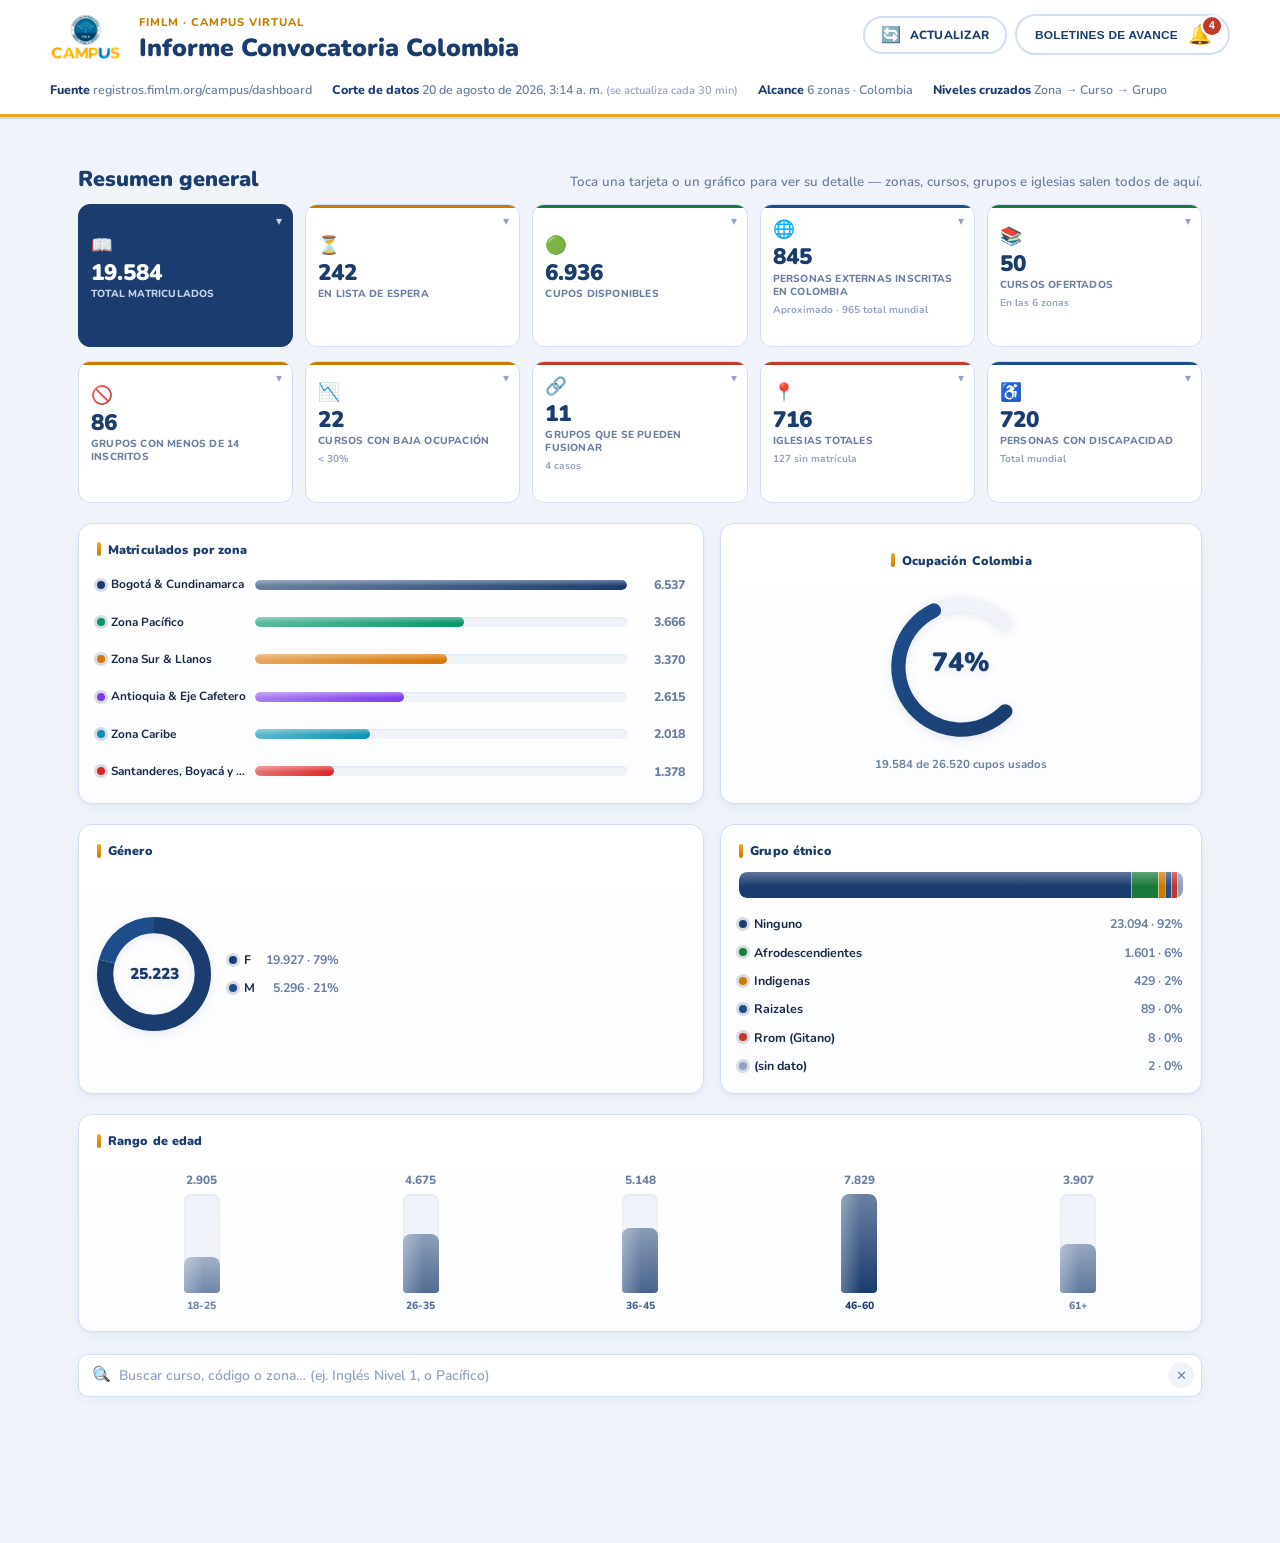
==== commit f2ab9879: "4 ajustes: tabla propia para cupos, texto resumido, header duplicado y link directo 1. "Cupos dispon" ====
--- a/fimlm/index.html
+++ b/fimlm/index.html
@@ -1734,8 +1734,8 @@
     <div class="dash-tiles">
       ${dashTile('📖',fmt(mat),'Total matriculados','--blue','','zonas',true,'Ver por zona →')}
       ${dashTile('⏳',fmt(esp),'En lista de espera','--orange-dk','','espera',false,'Ver grupos →')}
-      ${dashTile('🟢',fmt(disp),'Cupos disponibles','--green','','zonas',false,'Ver por zona →')}
-      ${dashTile('🌐',fmt(externosEstColombiaDash),'Personas externas de Colombia','--blue-mid',`Aproximado · ${fmt(externos)} total mundial`,'externos',false,'Ver por medio →')}
+      ${dashTile('🟢',fmt(disp),'Cupos disponibles','--green','','cupos',false,'Ver por zona →')}
+      ${dashTile('🌐',fmt(externosEstColombiaDash),'Personas externas inscritas en Colombia','--blue-mid',`Aproximado · ${fmt(externos)} total mundial`,'externos',false,'Ver por medio →')}
       ${dashTile('📚',fmt(cursosUnicos.length),'Cursos ofertados','--green','En las 6 zonas','oferta',false,'Ver por inscritos →')}
     </div>
     <div class="dash-tiles" style="margin-top:14px;">
@@ -2082,6 +2082,17 @@
       </div>
       <div class="table-scroll no-vscroll"><table class="data" id="zonas-detail-table">${zonasTableHtml()}</table></div>`;
   }
+  if(kind==='cupos'){
+    const zonasPorDisp = [...ZONAS].sort((a,b)=>b.disp-a.disp);
+    return kdHead('Cupos disponibles por zona',
+      `${fmt(zonasPorDisp.reduce((a,z)=>a+z.disp,0))} cupos disponibles en total, entre las 6 zonas.`) +
+      `<table class="data">
+        <thead><tr><th>Zona</th><th class="num-cell">Disponibles</th></tr></thead>
+        <tbody>${zonasPorDisp.map(z=>
+          `<tr><td><div style="display:flex; align-items:center; gap:10px;"><span class="zone-icon-badge" style="background:${z.color}">${z.icon}</span><span class="zona-nombre">${z.name}</span></div></td><td class="num-cell"><b>${fmt(z.disp)}</b></td></tr>`
+        ).join('')}</tbody>
+      </table>`;
+  }
   if(kind==='espera'){
     return kdHead('Grupos con lista de espera',
       `${fmt(alertsData.espTotalGrupos)} grupos con alguien esperando cupo, agrupados por zona — <b>todos</b> están al 100% de su capacidad (0 disponibles). La espera aquí siempre va ligada a un grupo lleno, no a falta de inscripción a tiempo. Toca una zona para ver sus grupos.`) +
@@ -2089,15 +2100,14 @@
   }
   if(kind==='externos'){
     const conocimiento = OTROS.filter(o=>o.cat==='conocimiento');
-    const internasItem = conocimiento.find(o=>o.lbl==='Iglesia');
     const externosTotal = conocimiento.filter(o=>o.lbl!=='Iglesia').reduce((a,o)=>a+o.val,0);
     const paisRows = OTROS.filter(o=>o.cat==='origen_pais');
     const colombiaTotal = (paisRows.find(o=>o.lbl==='Colombia')||{}).val || 0;
     const paisTotalGlobal = (paisRows.find(o=>o.lbl==='Total')||{}).val || 0;
     const pctColombia = paisTotalGlobal ? (colombiaTotal/paisTotalGlobal*100) : 0;
     const externosEstColombia = paisTotalGlobal ? Math.round(externosTotal * colombiaTotal/paisTotalGlobal) : 0;
-    return kdHead('Personas externas inscritas',
-      `Respuesta a "¿Cómo conoció la FIMLM?" — dato global. "Personas internas" (${fmt(internasItem?internasItem.val:0)}) es la respuesta "Iglesia", quienes asisten a la IDMJI. El resto (referido, redes, web, noticias o sin dato) son <b>${fmt(externosTotal)}</b> personas externas, total mundial. Aproximado <b>${fmt(externosEstColombia)}</b> serían de Colombia, según el % de matriculados que sí son de Colombia (${pctColombia.toFixed(0)}%) — no es un conteo real.`) +
+    return kdHead('Personas externas inscritas en Colombia',
+      `<b>${fmt(externosEstColombia)}</b> personas externas (no asisten a la IDMJI) aproximadas en Colombia, de <b>${fmt(externosTotal)}</b> total mundial — estimado según el % de matriculados que son de Colombia (${pctColombia.toFixed(0)}%), no es un conteo real.`) +
       `<div class="otros-grid" style="grid-template-columns:1fr;">${otrosBarGroup('¿Cómo conoció la FIMLM?','conocimiento')}</div>`;
   }
   if(kind==='bajo'){
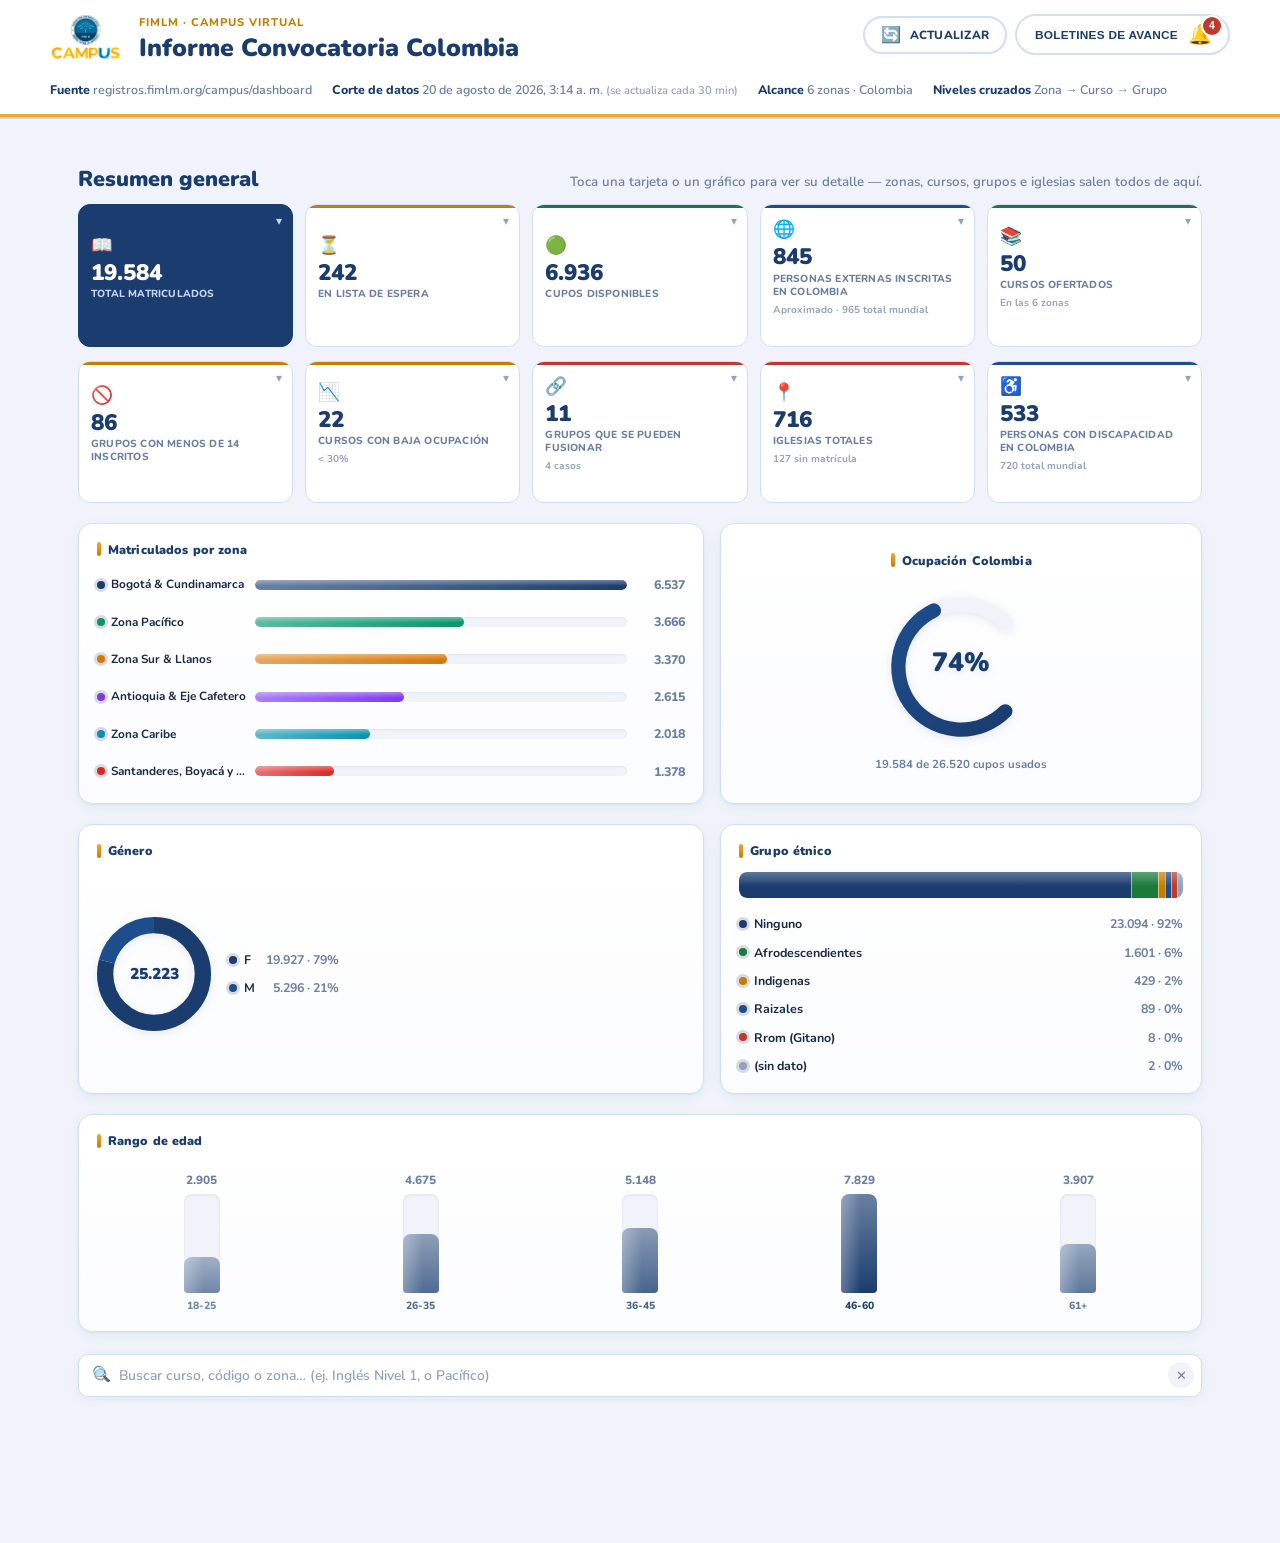
==== commit 81167300: "Mostrar la cifra de Colombia en la tarjeta de discapacidad, no la mundial DISCAPACIDAD_DETALLE ya es" ====
--- a/fimlm/index.html
+++ b/fimlm/index.html
@@ -1660,17 +1660,50 @@
 // código distinto en otra), así que agrupar por código cuenta el mismo
 // curso varias veces. Se agrupa por nombre normalizado en su lugar, y
 // se listan todos los códigos usados entre zonas.
+// Las 6 áreas de formación son las mismas que publica el Campus FIMLM en
+// su catálogo público (campus.fimlm.org). El dashboard de origen no
+// entrega esta clasificación por curso, así que se infiere por palabras
+// clave en el nombre -- confirmadas contra el catálogo público para los
+// ~21 cursos "base" que aparecen ahí; las variantes de nivel/número que
+// Colombia sí ofrece pero el catálogo no lista aparte (Francés Nivel 2,
+// Repostería 2, Bisutería 1·2, etc.) heredan la categoría de su mismo
+// tema por el mismo criterio de palabra clave.
+const CATEGORIAS_CURSO = [
+  { nombre:'Idiomas', claves:['ingles','frances','portugues','italiano','business english'] },
+  { nombre:'Tecnología y programación', claves:['sistemas','informatica'] },
+  { nombre:'Emprendimiento y Empleabilidad', claves:['emprendedor','emprendedora','busqueda de empleo','sin limites virtual','mi negocio','costos para emprendedores','familias empresarias'] },
+  { nombre:'Artes y Oficios', claves:['reposteria','bisuteria','modisteria','trenzas','confeccion','pintura en madera','floristeria','munecas de trapo'] },
+  { nombre:'Medio Ambiente y Agroproductividad', claves:['reciclaje','ovinos','caprinos','agro','ambiente'] },
+  { nombre:'Habilidades Humanas', claves:['comprension lectora','despertar humano','economia del hogar','bienestar para la persona mayor'] },
+];
+function categoriaDeCurso(nombre){
+  const key = normKey(nombre);
+  for(const cat of CATEGORIAS_CURSO){
+    if(cat.claves.some(clave=>key.includes(normKey(clave)))) return cat.nombre;
+  }
+  return 'Otros';
+}
 function cursosOfertadosResumen(){
   const porNombre = {};
   CURSOS.forEach(c=>{
     const key = normKey(c.nom);
-    if(!porNombre[key]) porNombre[key] = { nom:c.nom, mat:0, cap:0, grp:0, codigos:[], zonas:[] };
+    if(!porNombre[key]) porNombre[key] = { nom:c.nom, mat:0, cap:0, grp:0, codigos:[], zonas:[], categoria:categoriaDeCurso(c.nom) };
     const u = porNombre[key];
     u.mat += c.mat; u.cap += c.cap; u.grp += c.grp;
     if(!u.codigos.includes(c.cod)) u.codigos.push(c.cod);
     u.zonas.push({z:c.z, zn:c.zn, cod:c.cod, mat:c.mat});
   });
   return Object.values(porNombre).sort((a,b)=>b.mat-a.mat);
+}
+// Dos totales de "personas con discapacidad": el global (OTROS.discapacidad,
+// todas las convocatorias del mundo) y el de Colombia (DISCAPACIDAD_DETALLE,
+// que el extractor ya filtra a las 6 zonas). Mismo criterio de conteo en
+// ambos -- excluye "Ninguna", cuenta cada condición reportada aunque una
+// persona tenga más de una -- para que sean comparables entre sí.
+function discapacidadTotales(){
+  const total = OTROS.filter(o=>o.cat==='discapacidad' && normKey(o.lbl)!=='ninguna').reduce((a,o)=>a+o.val,0);
+  const colombia = DISCAPACIDAD_DETALLE.filter(d=>normKey(d.cond)!=='ninguna').reduce((a,d)=>a+d.n,0);
+  return { total, colombia };
 }
 function dashboardHtml(){
   const sum = k => ZONAS.reduce((a,z)=>a+z[k],0);
@@ -1695,8 +1728,7 @@
   const colombiaTotalDash = (paisRowsDash.find(o=>o.lbl==='Colombia')||{}).val || 0;
   const paisTotalGlobalDash = (paisRowsDash.find(o=>o.lbl==='Total')||{}).val || 0;
   const externosEstColombiaDash = paisTotalGlobalDash ? Math.round(externos * colombiaTotalDash/paisTotalGlobalDash) : 0;
-  const discapacidadRows = OTROS.filter(o=>o.cat==='discapacidad');
-  const discapacidadTotal = discapacidadRows.filter(o=>normKey(o.lbl)!=='ninguna').reduce((a,o)=>a+o.val,0);
+  const { total: discapacidadTotal, colombia: discapacidadColombia } = discapacidadTotales();
   const cursosBajaOcu = CURSOS.filter(c=>c.ocu<30).length;
   // Un mismo curso (código) puede ofertarse en varias zonas -- "cursos
   // ofertados" cuenta códigos únicos, no filas de CURSOS (que son
@@ -1743,7 +1775,7 @@
       ${dashTile('📉',fmt(cursosBajaOcu),'Cursos con baja ocupación','--orange-dk','< 30%','bajo',false,'Ver cursos →')}
       ${dashTile('🔗',fmt(alertsData.coincidenciasGrupos.length),'Grupos que se pueden fusionar','--red',`${alertsData.coincidenciasCount} caso${alertsData.coincidenciasCount===1?'':'s'}`,'vacios',false,'Ver grupos →')}
       ${dashTile('📍',fmt(IGLESIAS.length+IGLESIAS_INSC.length),'Iglesias totales','--red',`${fmt(IGLESIAS.length)} sin matrícula`,'iglesias',false,'Gestionar →')}
-      ${dashTile('♿',fmt(discapacidadTotal),'Personas con discapacidad','--blue-mid','Total mundial','otros-discapacidad',false,'Ver detalle →')}
+      ${dashTile('♿',fmt(discapacidadColombia),'Personas con discapacidad en Colombia','--blue-mid',`${fmt(discapacidadTotal)} total mundial`,'otros-discapacidad',false,'Ver detalle →')}
     </div>
     <div id="dash-charts">
       <div class="dash-grid" style="margin-top:20px;">
@@ -2142,8 +2174,9 @@
       <div class="table-scroll no-vscroll"><table class="data" id="iglesias-detail-table">${iglesiasTableHtml()}</table></div>`;
   }
   if(kind==='otros-discapacidad'){
-    return kdHead('Personas con discapacidad',
-      'Arriba, el total es un dato <b>global</b> (todas las convocatorias del mundo). El detalle de abajo — condición → curso → grupo y horario — es solo de las <b>6 zonas de Colombia</b>. Toca una condición para ver sus cursos, y un curso para ver el grupo, horario y zona exactos.') +
+    const { total: discTotalMundial, colombia: discTotalColombia } = discapacidadTotales();
+    return kdHead('Personas con discapacidad en Colombia',
+      `<b>${fmt(discTotalColombia)}</b> reportes de alguna condición en las 6 zonas de Colombia (<b>${fmt(discTotalMundial)}</b> total mundial). El gráfico de abajo es el dato <b>global</b>; el árbol condición → curso → grupo y horario es solo de Colombia. Toca una condición para ver sus cursos, y un curso para ver el grupo, horario y zona exactos.`) +
       `<div class="otros-grid" style="grid-template-columns:1fr; margin-bottom:18px;">${otrosBarGroup('Discapacidad (dato global)','discapacidad',['ninguna'])}</div>` +
       `<input type="search" id="disc-search" placeholder="Buscar condición o curso…" value="${discSearchTerm.replace(/"/g,'&quot;')}" oninput="onDiscSearch(this.value)" style="margin-bottom:14px; width:100%;">
       <div id="disc-detalle-tree">${discDetalleTreeHtml()}</div>`;
@@ -2151,7 +2184,7 @@
   if(kind==='oferta'){
     const cursosUnicos = cursosOfertadosResumen();
     return kdHead('Cursos ofertados',
-      `${fmt(cursosUnicos.length)} cursos distintos en las 6 zonas, ordenados de mayor a menor cantidad de inscritos. Toca un curso para ver en qué zonas se dicta.`) +
+      `${fmt(cursosUnicos.length)} cursos distintos en las 6 zonas, agrupados por área de formación. Toca un área para ver sus cursos, y un curso para ver en qué zonas se dicta.`) +
       `<input type="search" id="oferta-search" placeholder="Buscar curso o código…" value="${ofertaSearchTerm.replace(/"/g,'&quot;')}" oninput="onOfertaSearch(this.value)" style="margin-bottom:14px; width:100%;">
       <div class="table-scroll no-vscroll"><table class="data" id="oferta-detail-table">${ofertaTableHtml()}</table></div>`;
   }
@@ -2159,6 +2192,7 @@
 }
 let ofertaSearchTerm = '';
 const expandedOferta = new Set();
+const expandedCategoriaOferta = new Set();
 function onOfertaSearch(val){
   ofertaSearchTerm = val;
   const table = document.getElementById('oferta-detail-table');
@@ -2169,33 +2203,60 @@
   const table = document.getElementById('oferta-detail-table');
   withScrollLock(()=>{ if(table) table.innerHTML = ofertaTableHtml(); });
 }
+function toggleCategoriaOferta(categoria){
+  if(expandedCategoriaOferta.has(categoria)) expandedCategoriaOferta.delete(categoria); else expandedCategoriaOferta.add(categoria);
+  const table = document.getElementById('oferta-detail-table');
+  withScrollLock(()=>{ if(table) table.innerHTML = ofertaTableHtml(); });
+}
+function ofertaCursoRowHtml(c){
+  const key = normKey(c.nom);
+  const open = expandedOferta.has(key);
+  // El mismo curso trae un código distinto por zona -- se listan todos
+  // juntos aquí, y cada uno se ve asociado a su zona al expandir.
+  const codigosTxt = c.codigos.length > 2 ? `${c.codigos.slice(0,2).join(', ')} +${c.codigos.length-2}` : c.codigos.join(', ');
+  const zonasBody = open ? `<tr class="curso-groups-row"><td colspan="6"><div class="groups-inline">
+      <table class="data mini">
+        <thead><tr><th>Zona</th><th>Código</th><th class="num-cell">Matr.</th></tr></thead>
+        <tbody>${[...c.zonas].sort((a,b)=>b.mat-a.mat).map(z=>`<tr><td>${z.zn}</td><td class="code-cell">${z.cod}</td><td class="num-cell">${fmt(z.mat)}</td></tr>`).join('')}</tbody>
+      </table>
+    </div></td></tr>` : '';
+  return `<tr class="clickable-row" onclick="toggleOfertaCurso('${key}')" title="Ver en qué zonas se dicta este curso">
+      <td class="expand-cell">${open?'▾':'▸'}</td>
+      <td style="padding-left:20px;" class="code-cell" title="${c.codigos.join(', ')}">${codigosTxt}</td>
+      <td>${c.nom}</td>
+      <td class="num-cell">${c.zonas.length}</td>
+      <td class="num-cell">${c.grp}</td>
+      <td class="num-cell">${fmt(c.mat)}</td>
+    </tr>${zonasBody}`;
+}
+// Los cursos se agrupan por área de formación (las 6 categorías del
+// catálogo público del Campus FIMLM -- ver categoriaDeCurso), cada una
+// colapsable por separado. Dentro de cada categoría, igual que antes,
+// ordenados de mayor a menor matrícula.
 function ofertaTableHtml(){
   const term = normKey(ofertaSearchTerm);
   let cursos = cursosOfertadosResumen();
   if(term) cursos = cursos.filter(c=>normKey(c.nom).includes(term) || c.codigos.some(cod=>normKey(cod).includes(term)));
-  const rows = cursos.map(c=>{
-    const key = normKey(c.nom);
-    const open = expandedOferta.has(key);
-    // El mismo curso trae un código distinto por zona -- se listan todos
-    // juntos aquí, y cada uno se ve asociado a su zona al expandir.
-    const codigosTxt = c.codigos.length > 2 ? `${c.codigos.slice(0,2).join(', ')} +${c.codigos.length-2}` : c.codigos.join(', ');
-    const zonasBody = open ? `<tr class="curso-groups-row"><td colspan="6"><div class="groups-inline">
-        <table class="data mini">
-          <thead><tr><th>Zona</th><th>Código</th><th class="num-cell">Matr.</th></tr></thead>
-          <tbody>${[...c.zonas].sort((a,b)=>b.mat-a.mat).map(z=>`<tr><td>${z.zn}</td><td class="code-cell">${z.cod}</td><td class="num-cell">${fmt(z.mat)}</td></tr>`).join('')}</tbody>
-        </table>
-      </div></td></tr>` : '';
-    return `<tr class="clickable-row" onclick="toggleOfertaCurso('${key}')" title="Ver en qué zonas se dicta este curso">
-        <td class="expand-cell">${open?'▾':'▸'}</td>
-        <td class="code-cell" title="${c.codigos.join(', ')}">${codigosTxt}</td>
-        <td>${c.nom}</td>
-        <td class="num-cell">${c.zonas.length}</td>
-        <td class="num-cell">${c.grp}</td>
-        <td class="num-cell">${fmt(c.mat)}</td>
-      </tr>${zonasBody}`;
+
+  const porCategoria = {};
+  cursos.forEach(c=>{ (porCategoria[c.categoria] = porCategoria[c.categoria] || []).push(c); });
+  const categorias = Object.keys(porCategoria).map(nombre=>({
+    nombre, cursos: porCategoria[nombre],
+    totalMat: porCategoria[nombre].reduce((a,c)=>a+c.mat,0),
+  })).sort((a,b)=>b.totalMat-a.totalMat);
+
+  const body = categorias.map(cat=>{
+    const abierta = expandedCategoriaOferta.has(cat.nombre) || !!term;
+    const resumen = `${fmt(cat.cursos.length)} curso${cat.cursos.length===1?'':'s'} · ${fmt(cat.totalMat)} matriculados`;
+    const cabecera = `<tr class="group-head clickable-row zona-row" onclick="toggleCategoriaOferta('${cat.nombre}')" title="Ver los cursos de ${cat.nombre}">
+        <td class="expand-cell">${abierta?'▾':'▸'}</td>
+        <td colspan="5"><div style="display:flex; align-items:center; gap:10px;"><span class="zona-nombre">${cat.nombre}</span> <span class="badge info" style="margin-left:6px;">${resumen}</span></div></td>
+      </tr>`;
+    const filas = abierta ? cat.cursos.map(ofertaCursoRowHtml).join('') : '';
+    return cabecera + filas;
   }).join('');
   return `<thead><tr><th></th><th>Código</th><th>Curso</th><th class="num-cell">Zonas</th><th class="num-cell">Grupos</th><th class="num-cell">Matr.</th></tr></thead>
-    <tbody>${rows || '<tr><td colspan="6" class="empty-note">Sin cursos que coincidan con la búsqueda.</td></tr>'}</tbody>`;
+    <tbody>${body || '<tr><td colspan="6" class="empty-note">Sin cursos que coincidan con la búsqueda.</td></tr>'}</tbody>`;
 }
 
 // Árbol condición → cursos → grupo/horario/zona, a partir de
